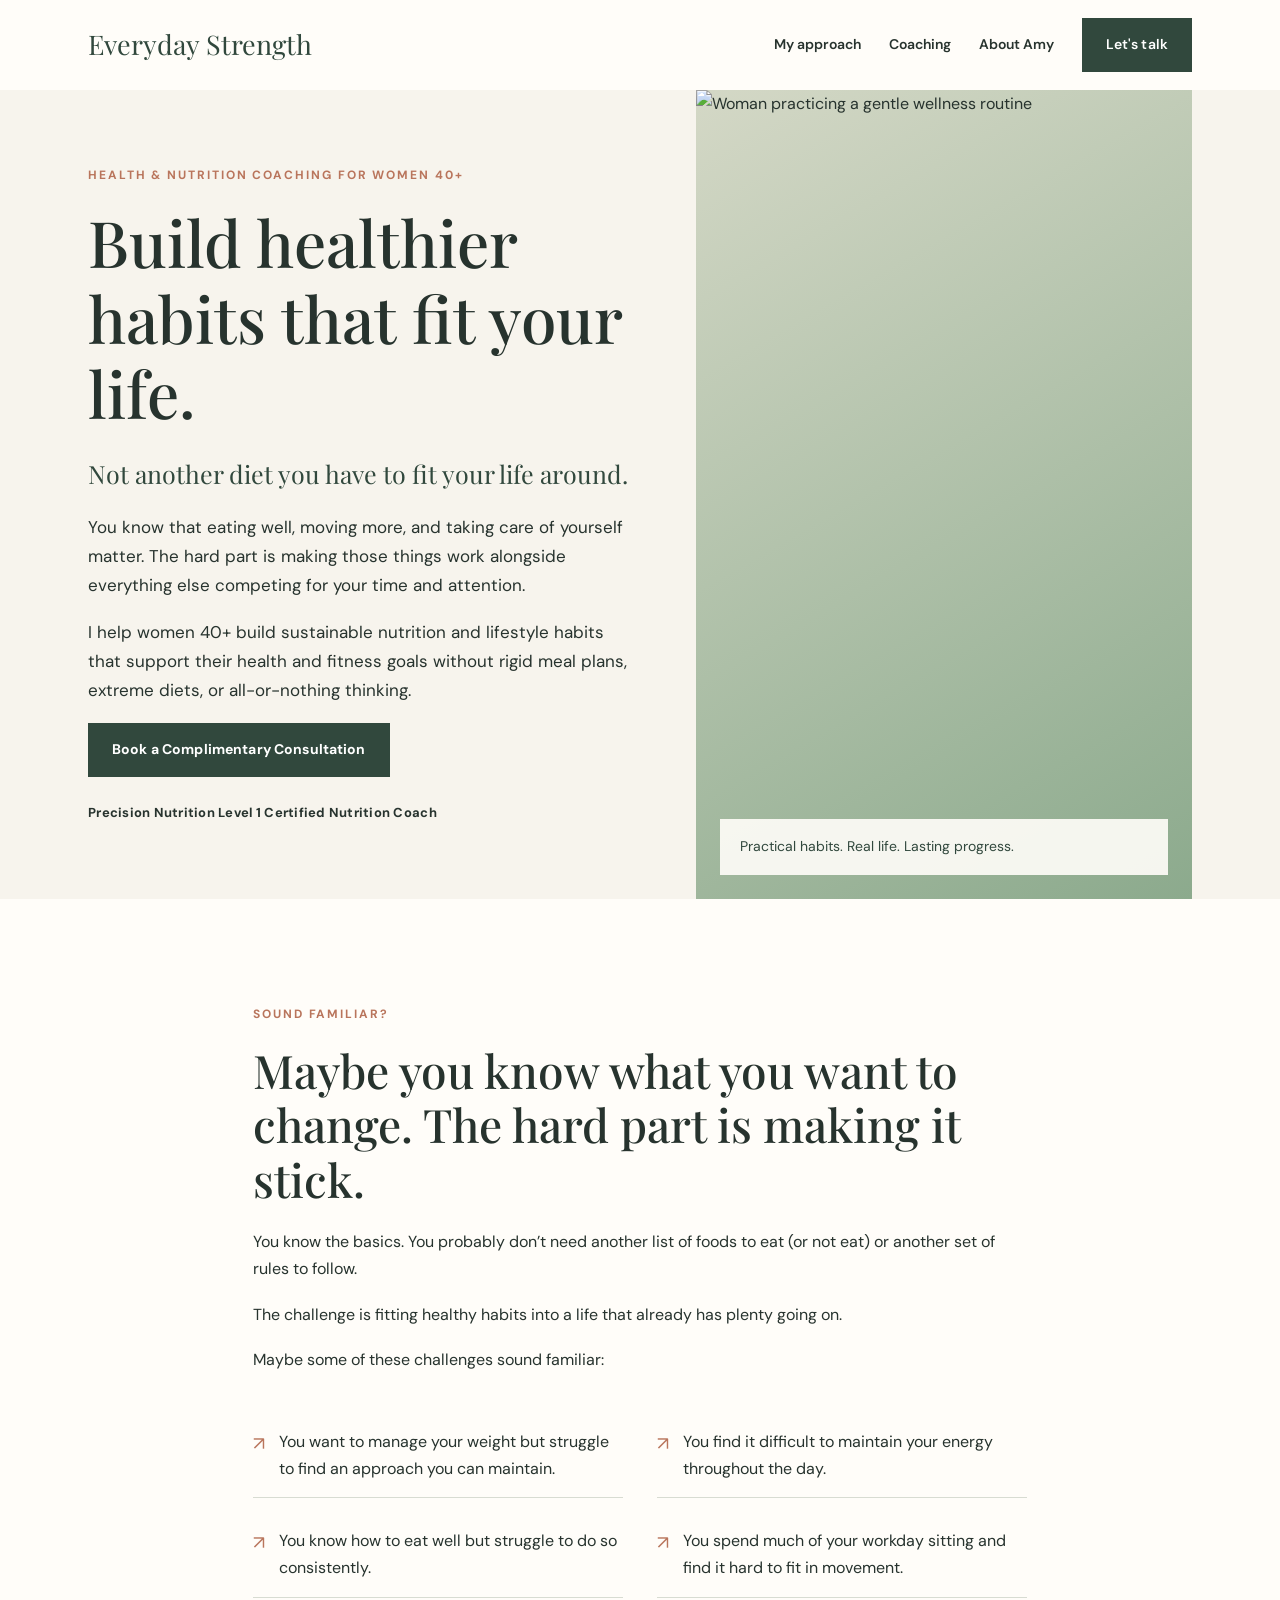
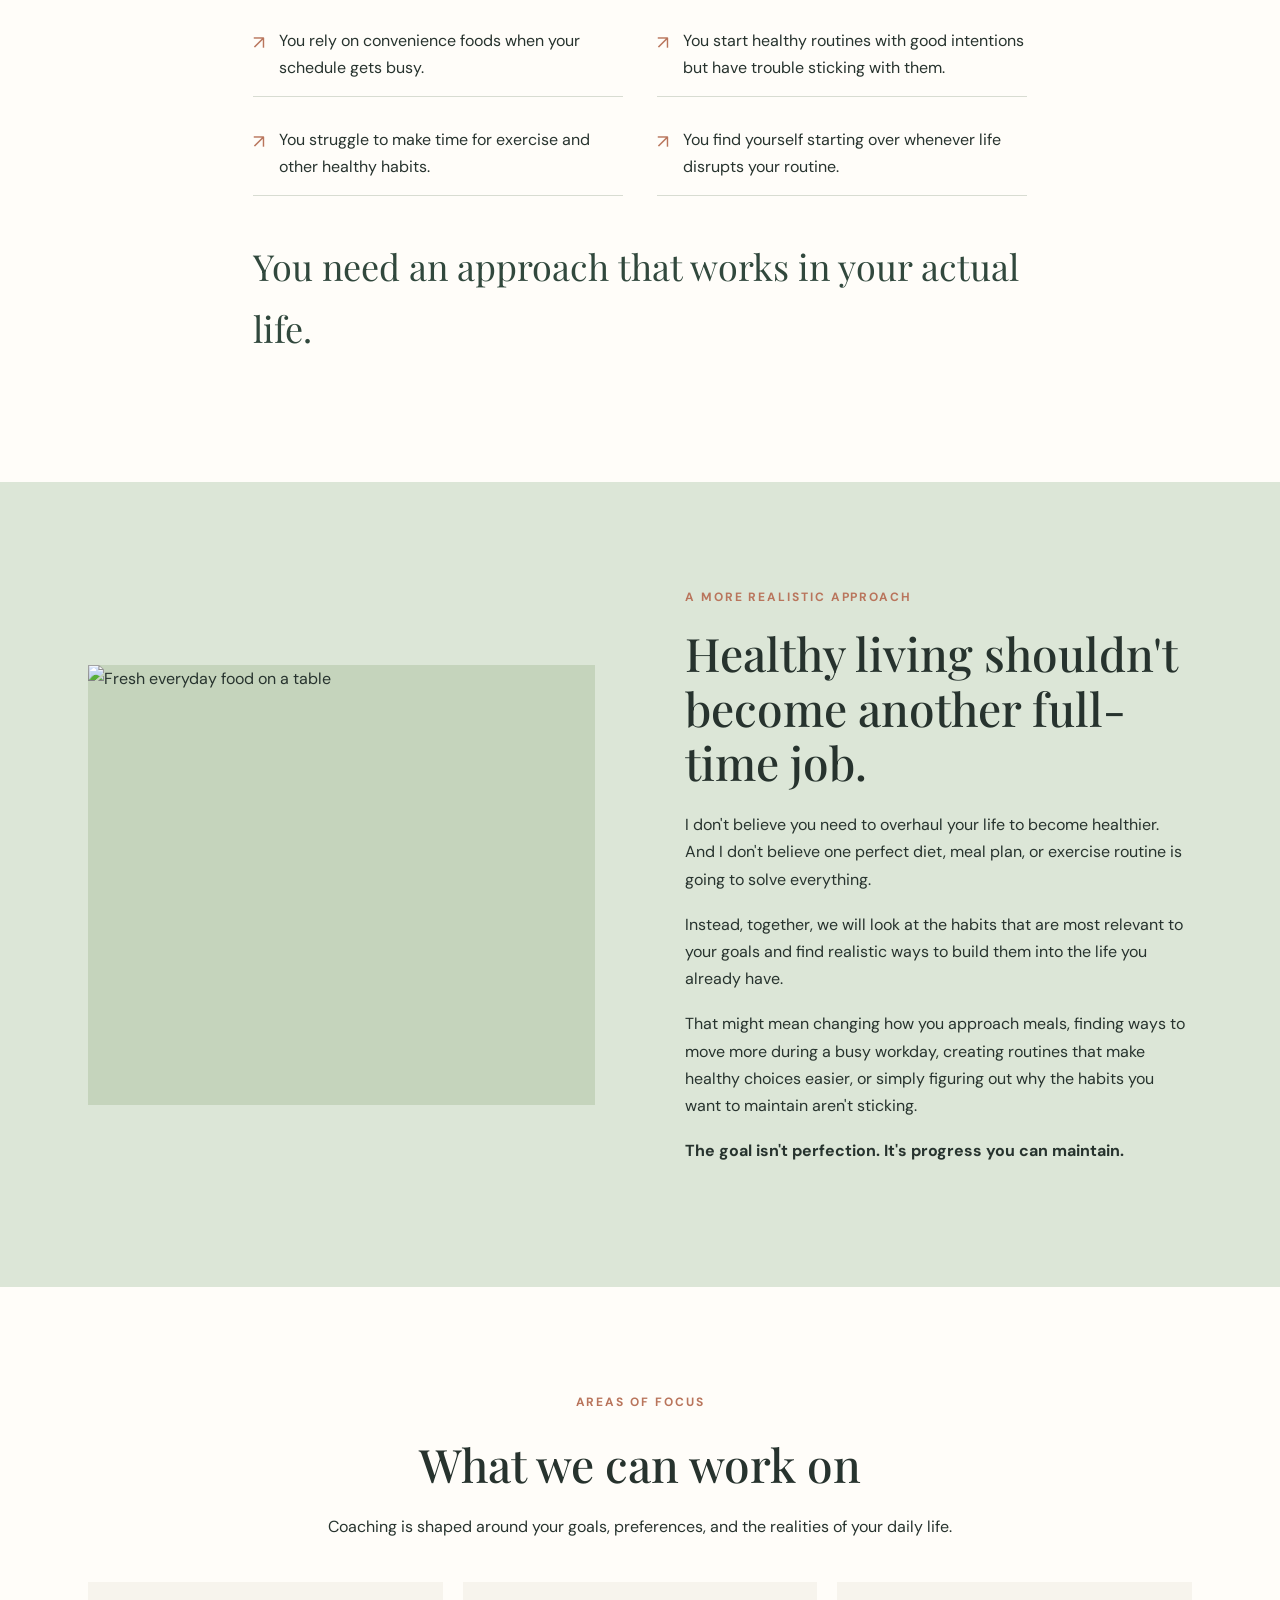
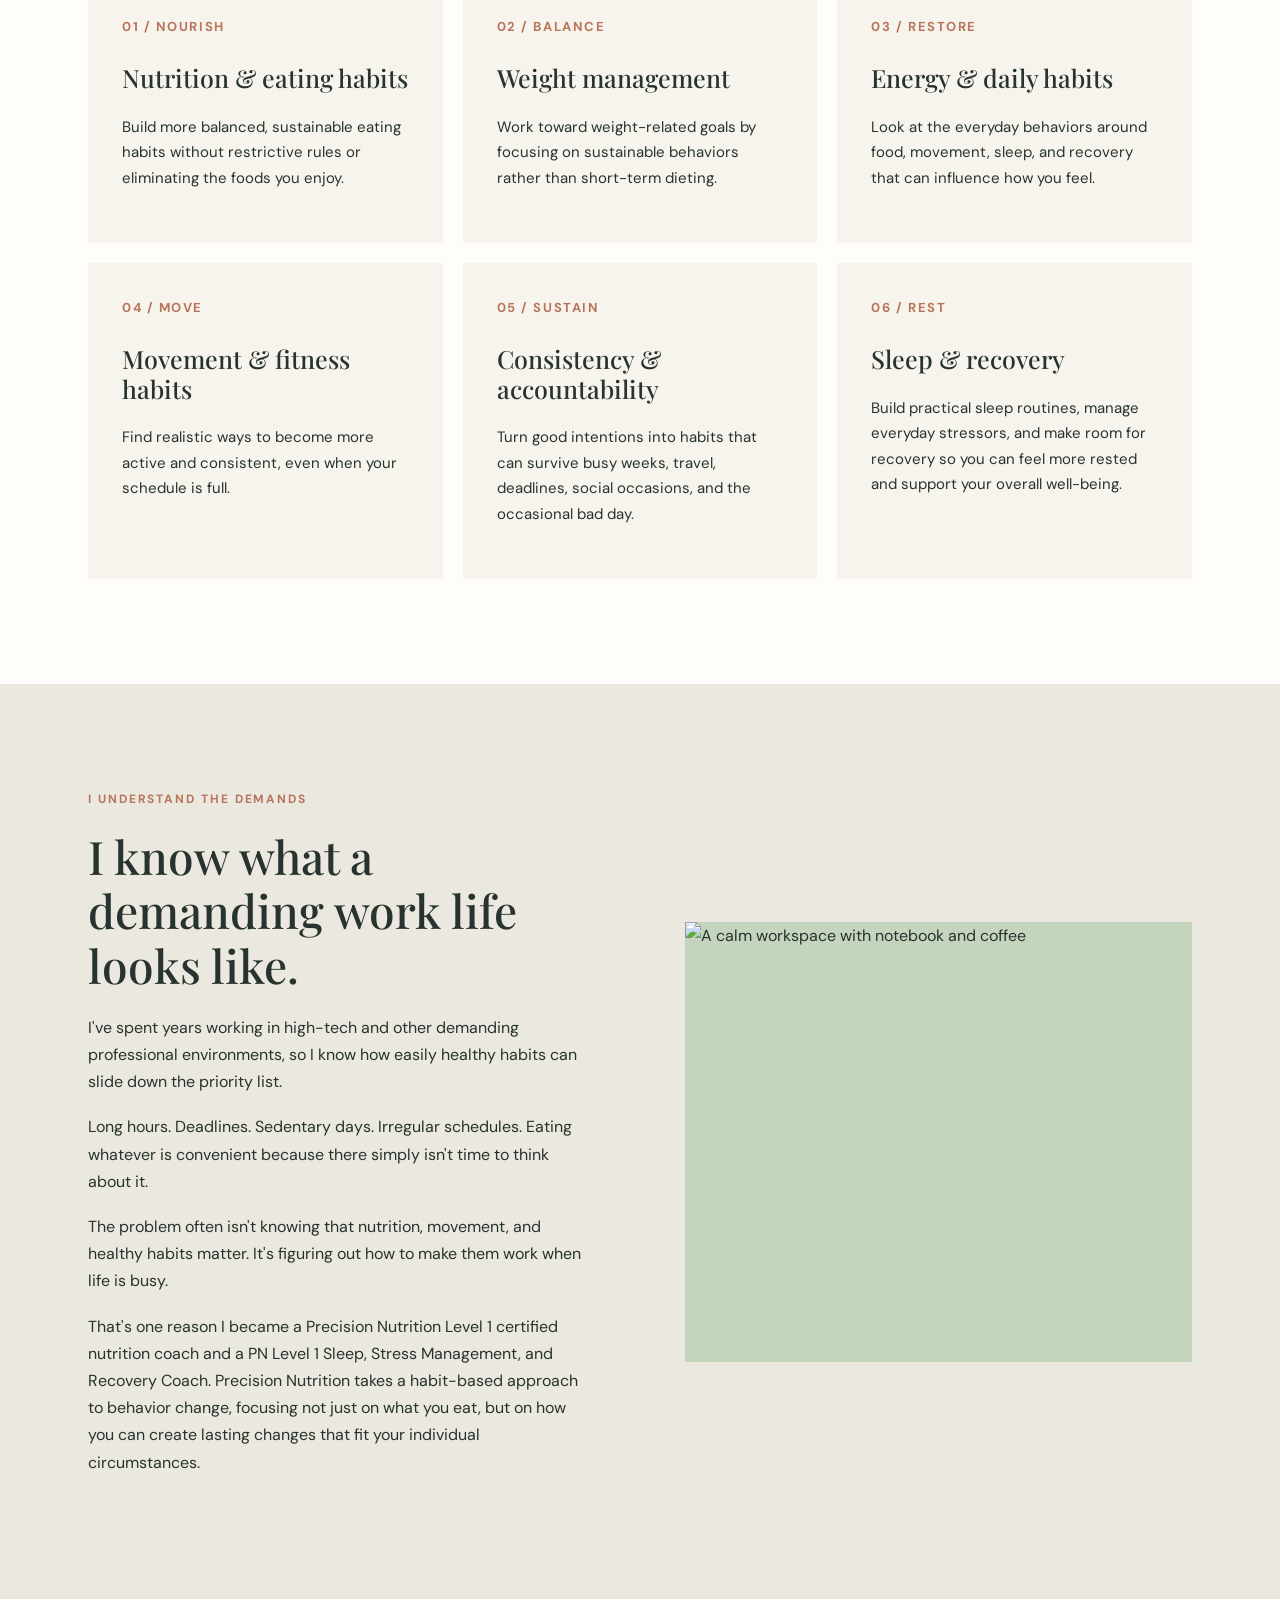
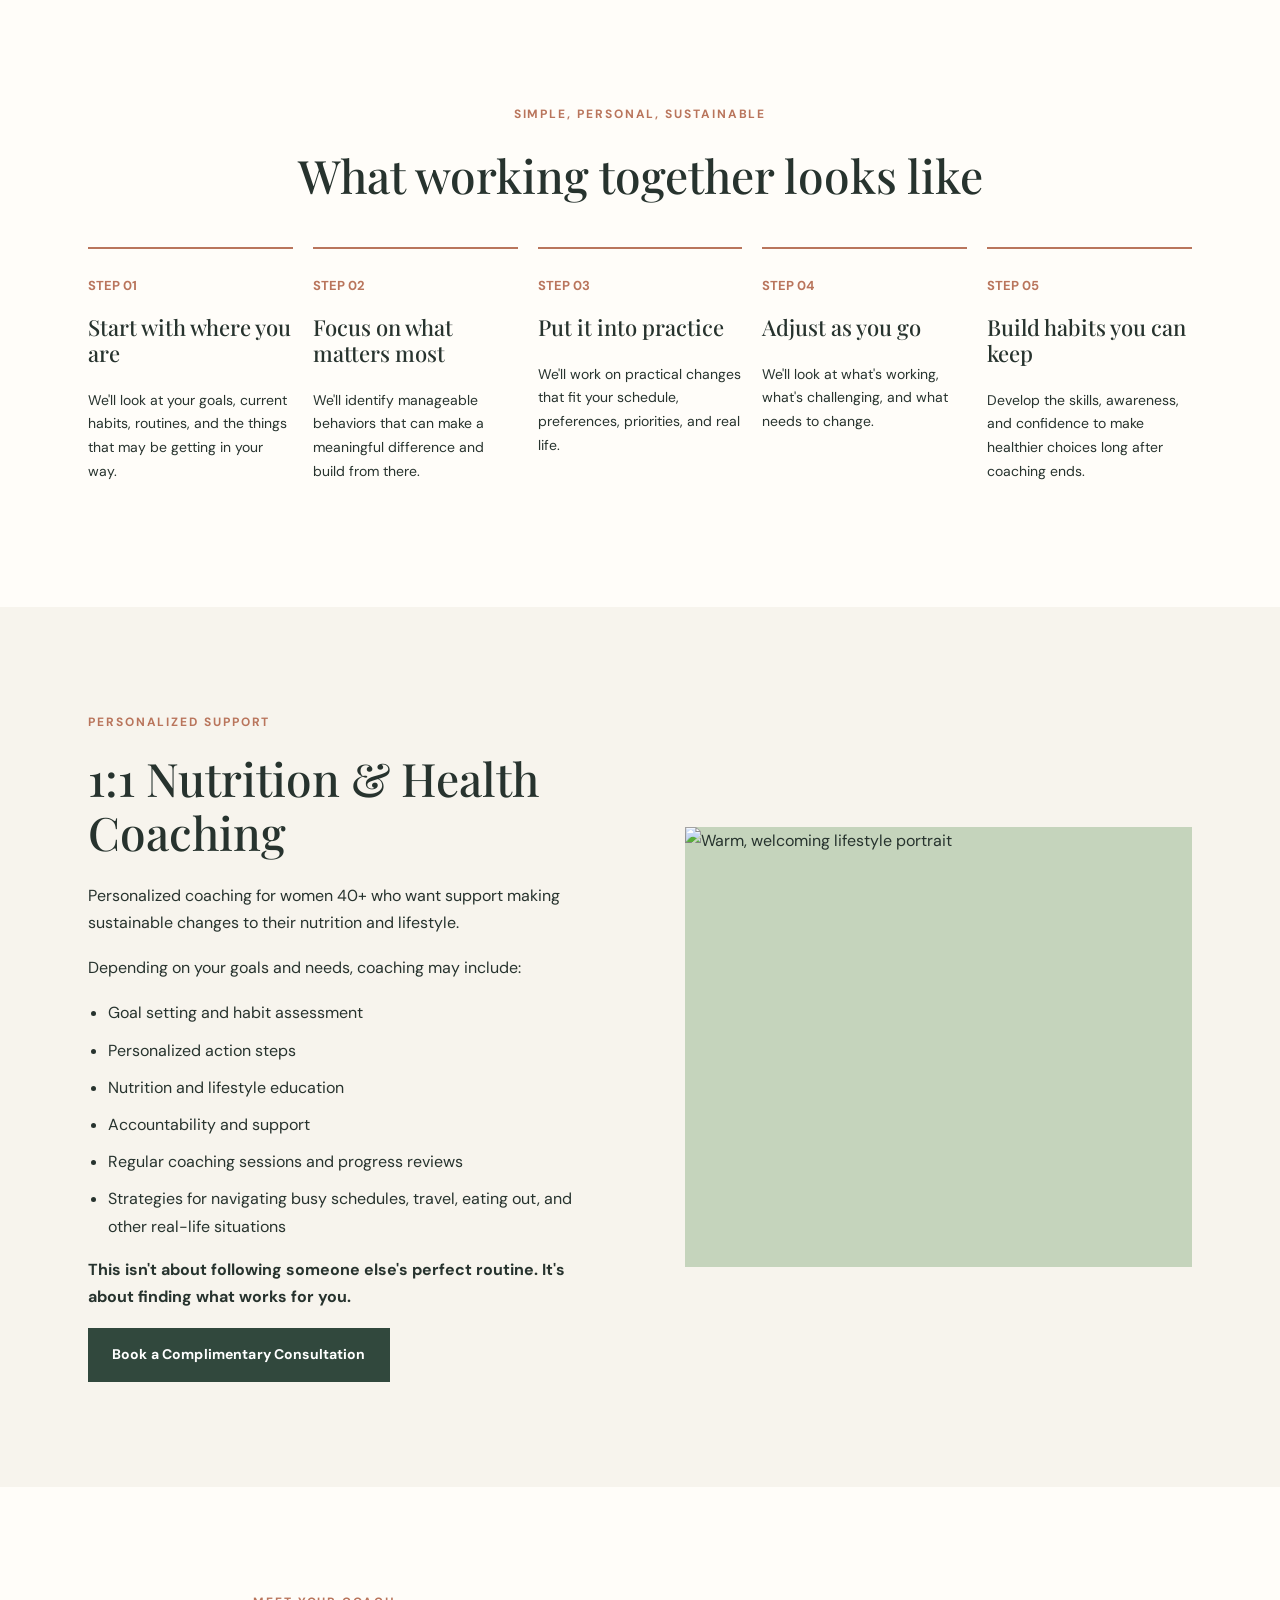
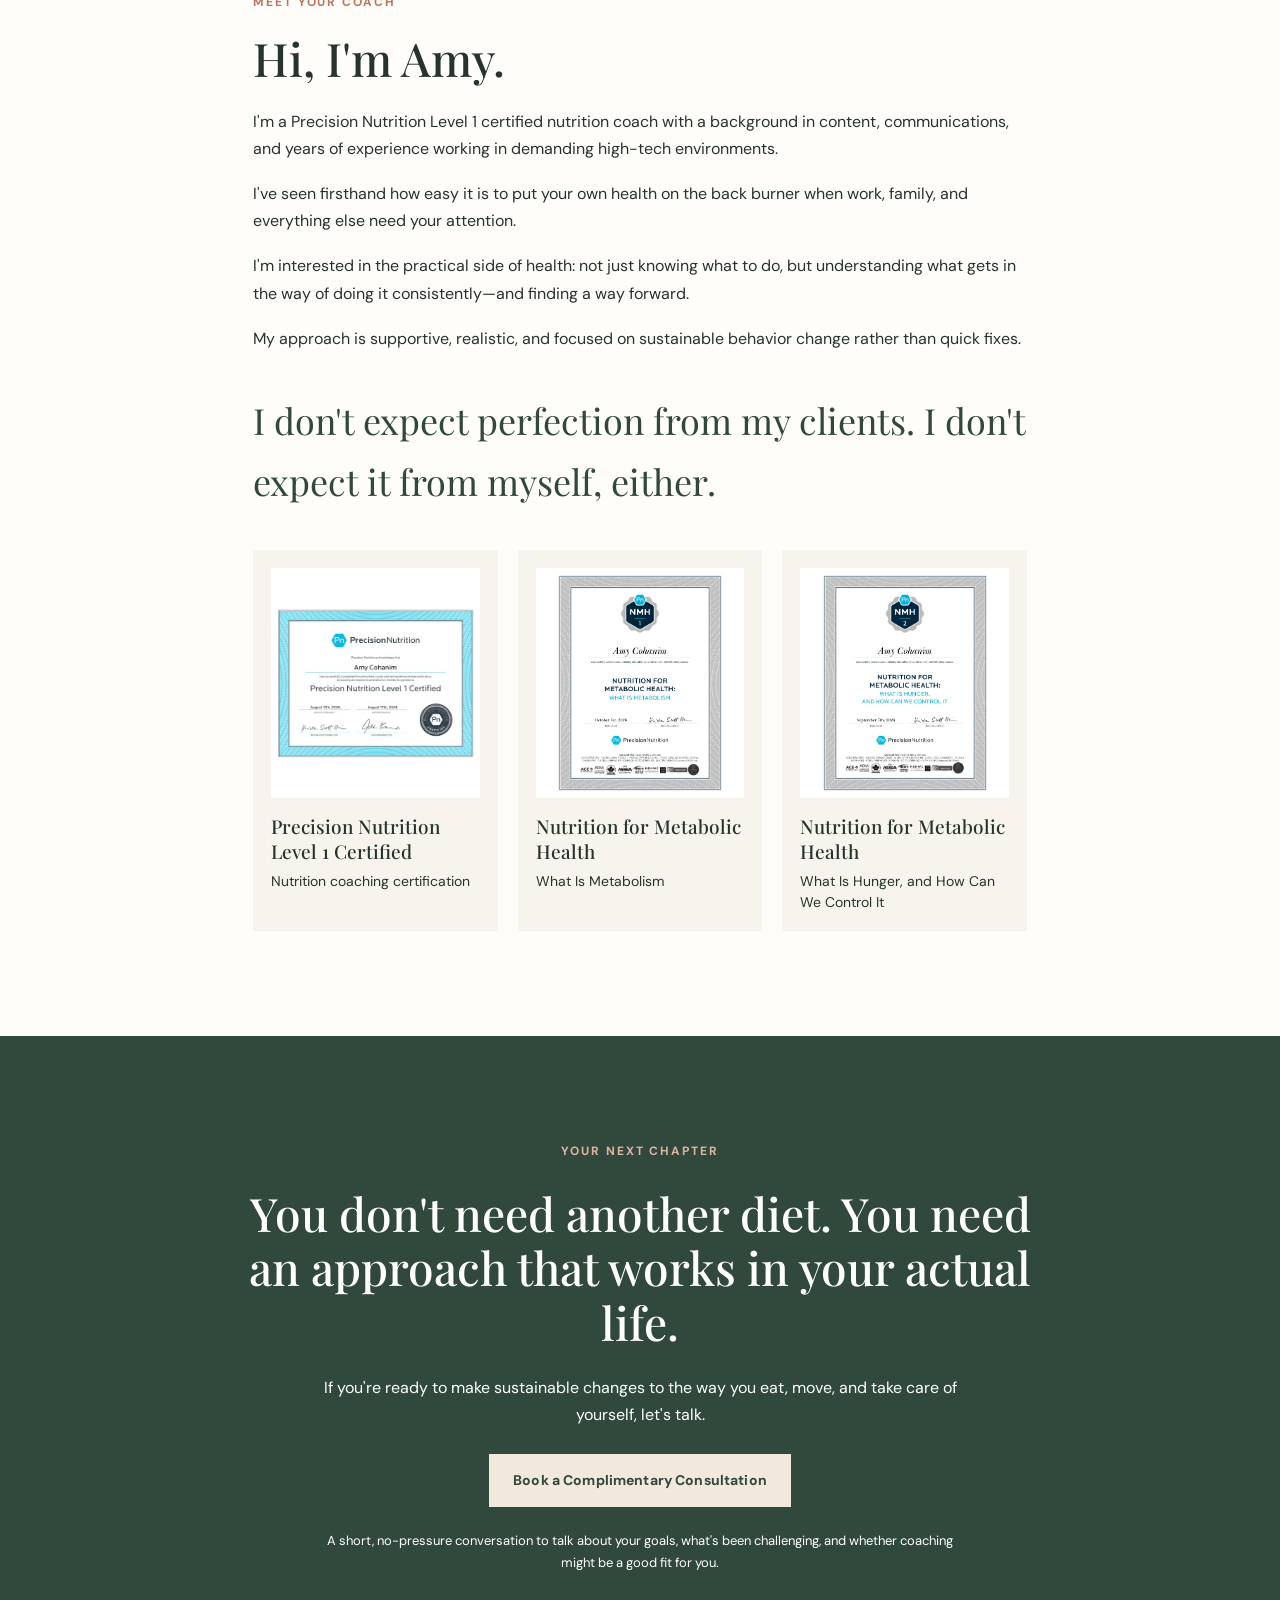
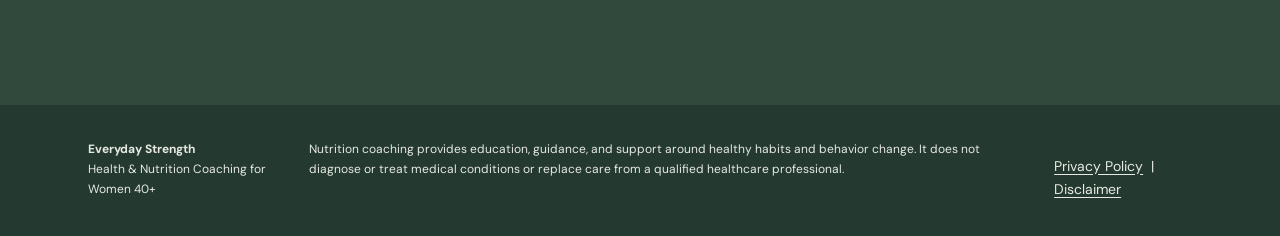
==== index.html @ bdb4c5c8 "Send all consultation buttons straight to Calendly The hero and coaching buttons linked to the #cons" ====
<!DOCTYPE html>

<html lang="en"><head><meta charset="utf-8"/><meta content="width=device-width, initial-scale=1" name="viewport"/><meta content="Everyday Strength offers practical nutrition and health coaching for women 40+. Build healthier habits that fit your life." name="description"/><title>Everyday Strength | Nutrition &amp; Health Coaching for Women 40+</title><link href="https://fonts.googleapis.com" rel="preconnect"/><link crossorigin="" href="https://fonts.gstatic.com" rel="preconnect"/><link href="https://fonts.googleapis.com/css2?family=DM+Sans:wght@400;500;600;700&amp;family=Playfair+Display:wght@400;500;600&amp;display=swap" rel="stylesheet"/><link href="styles.css" rel="stylesheet"/></head><body><header><div class="wrap nav"><a class="brand" href="#top">Everyday Strength</a><nav class="navlinks"><a href="#approach">My approach</a><a href="#coaching">Coaching</a><a href="#about">About Amy</a><a class="btn" href="#consultation">Let's talk</a></nav><a class="menu" href="#coaching">Explore ↓</a></div></header><main id="top"><section class="hero"><div class="wrap hero-grid"><div class="hero-copy"><p class="eyebrow">Health &amp; Nutrition Coaching for Women 40+</p><h1>Build healthier habits that fit your life.</h1><p style="font-family:'Playfair Display',serif;font-size:25px;color:var(--deep)">Not another diet you have to fit your life around.</p><p>You know that eating well, moving more, and taking care of yourself matter. The hard part is making those things work alongside everything else competing for your time and attention.</p><p>I help women 40+ build sustainable nutrition and lifestyle habits that support their health and fitness goals without rigid meal plans, extreme diets, or all-or-nothing thinking.</p><a class="btn" href="https://calendly.com/alcohanim/30min" rel="noopener noreferrer" target="_blank">Book a Complimentary Consultation</a><div class="cert">Precision Nutrition Level 1 Certified Nutrition Coach</div></div><div class="hero-photo"><img alt="Woman practicing a gentle wellness routine" src="https://images.unsplash.com/photo-1633707236776-1188a396f223?auto=format&amp;fit=crop&amp;w=1100&amp;q=85"/><div class="photo-note">Practical habits. Real life. Lasting progress.</div></div></div></section><section class="section"><div class="wrap intro"><p class="eyebrow">Sound familiar?</p><h2>Maybe you know what you want to change. The hard part is making it stick.</h2><p>You know the basics. You probably don’t need another list of foods to eat (or not eat) or another set of rules to follow.</p><p>The challenge is fitting healthy habits into a life that already has plenty going on.</p><p>Maybe some of these challenges sound familiar:</p><div class="checks"><div class="check">You want to manage your weight but struggle to find an approach you can maintain.</div><div class="check">You find it difficult to maintain your energy throughout the day.</div><div class="check">You know how to eat well but struggle to do so consistently.</div><div class="check">You spend much of your workday sitting and find it hard to fit in movement.</div><div class="check">You rely on convenience foods when your schedule gets busy.</div><div class="check">You start healthy routines with good intentions but have trouble sticking with them.</div><div class="check">You struggle to make time for exercise and other healthy habits.</div><div class="check">You find yourself starting over whenever life disrupts your routine.</div></div><p class="quote">You need an approach that works in your actual life.</p></div></section><section class="section tint" id="approach"><div class="wrap split"><div class="visual"><img alt="Fresh everyday food on a table" src="https://images.unsplash.com/photo-1490645935967-10de6ba17061?auto=format&amp;fit=crop&amp;w=1000&amp;q=85"/></div><div><p class="eyebrow">A more realistic approach</p><h2>Healthy living shouldn't become another full-time job.</h2><p>I don't believe you need to overhaul your life to become healthier. And I don't believe one perfect diet, meal plan, or exercise routine is going to solve everything.</p><p>Instead, together, we will look at the habits that are most relevant to your goals and find realistic ways to build them into the life you already have.</p><p>That might mean changing how you approach meals, finding ways to move more during a busy workday, creating routines that make healthy choices easier, or simply figuring out why the habits you want to maintain aren't sticking.</p><p><strong>The goal isn't perfection. It's progress you can maintain.</strong></p></div></div></section><section class="section" id="coaching"><div class="wrap"><div class="center"><p class="eyebrow">Areas of focus</p><h2>What we can work on</h2><p>Coaching is shaped around your goals, preferences, and the realities of your daily life.</p></div><div class="cards"><article class="card"><div class="number">01 / NOURISH</div><h3>Nutrition &amp; eating habits</h3><p>Build more balanced, sustainable eating habits without restrictive rules or eliminating the foods you enjoy.</p></article><article class="card"><div class="number">02 / BALANCE</div><h3>Weight management</h3><p>Work toward weight-related goals by focusing on sustainable behaviors rather than short-term dieting.</p></article><article class="card"><div class="number">03 / RESTORE</div><h3>Energy &amp; daily habits</h3><p>Look at the everyday behaviors around food, movement, sleep, and recovery that can influence how you feel.</p></article><article class="card"><div class="number">04 / MOVE</div><h3>Movement &amp; fitness habits</h3><p>Find realistic ways to become more active and consistent, even when your schedule is full.</p></article><article class="card"><div class="number">05 / SUSTAIN</div><h3>Consistency &amp; accountability</h3><p>Turn good intentions into habits that can survive busy weeks, travel, deadlines, social occasions, and the occasional bad day.</p></article><article class="card"><div class="number">06 / REST</div><h3>Sleep &amp; recovery</h3><p>Build practical sleep routines, manage everyday stressors, and make room for recovery so you can feel more rested and support your overall well-being.</p></article></div></div></section><section class="section about"><div class="wrap split"><div><p class="eyebrow">I understand the demands</p><h2>I know what a demanding work life looks like.</h2><p>I've spent years working in high-tech and other demanding professional environments, so I know how easily healthy habits can slide down the priority list.</p><p>Long hours. Deadlines. Sedentary days. Irregular schedules. Eating whatever is convenient because there simply isn't time to think about it.</p><p>The problem often isn't knowing that nutrition, movement, and healthy habits matter. It's figuring out how to make them work when life is busy.</p><p>That's one reason I became a Precision Nutrition Level 1 certified nutrition coach and a PN Level 1 Sleep, Stress Management, and Recovery Coach. Precision Nutrition takes a habit-based approach to behavior change, focusing not just on what you eat, but on how you can create lasting changes that fit your individual circumstances.</p></div><div class="visual"><img alt="A calm workspace with notebook and coffee" src="https://images.unsplash.com/photo-1499209974431-9dddcece7f88?auto=format&amp;fit=crop&amp;w=1000&amp;q=85"/></div></div></section><section class="section"><div class="wrap"><div class="center"><p class="eyebrow">Simple, personal, sustainable</p><h2>What working together looks like</h2></div><div class="steps"><div class="step"><span>STEP 01</span><h3>Start with where you are</h3><p>We'll look at your goals, current habits, routines, and the things that may be getting in your way.</p></div><div class="step"><span>STEP 02</span><h3>Focus on what matters most</h3><p>We'll identify manageable behaviors that can make a meaningful difference and build from there.</p></div><div class="step"><span>STEP 03</span><h3>Put it into practice</h3><p>We'll work on practical changes that fit your schedule, preferences, priorities, and real life.</p></div><div class="step"><span>STEP 04</span><h3>Adjust as you go</h3><p>We'll look at what's working, what's challenging, and what needs to change.</p></div><div class="step"><span>STEP 05</span><h3>Build habits you can keep</h3><p>Develop the skills, awareness, and confidence to make healthier choices long after coaching ends.</p></div></div></div></section><section class="section feature"><div class="wrap split"><div><p class="eyebrow">Personalized support</p><h2>1:1 Nutrition &amp; Health Coaching</h2><p>Personalized coaching for women 40+ who want support making sustainable changes to their nutrition and lifestyle.</p><p>Depending on your goals and needs, coaching may include:</p><ul class="bullets"><li>Goal setting and habit assessment</li><li>Personalized action steps</li><li>Nutrition and lifestyle education</li><li>Accountability and support</li><li>Regular coaching sessions and progress reviews</li><li>Strategies for navigating busy schedules, travel, eating out, and other real-life situations</li></ul><p><strong>This isn't about following someone else's perfect routine. It's about finding what works for you.</strong></p><a class="btn" href="https://calendly.com/alcohanim/30min" rel="noopener noreferrer" target="_blank">Book a Complimentary Consultation</a></div><div class="visual"><img alt="Warm, welcoming lifestyle portrait" src="https://images.unsplash.com/photo-1517841905240-472988babdf9?auto=format&amp;fit=crop&amp;w=1000&amp;q=85"/></div></div></section><section class="section" id="about"><div class="wrap intro"><p class="eyebrow">Meet your coach</p><h2>Hi, I'm Amy.</h2><p>I'm a Precision Nutrition Level 1 certified nutrition coach with a background in content, communications, and years of experience working in demanding high-tech environments.</p><p>I've seen firsthand how easy it is to put your own health on the back burner when work, family, and everything else need your attention.</p><p>I'm interested in the practical side of health: not just knowing what to do, but understanding what gets in the way of doing it consistently—and finding a way forward.</p><p>My approach is supportive, realistic, and focused on sustainable behavior change rather than quick fixes.</p><p class="quote">I don't expect perfection from my clients. I don't expect it from myself, either.</p><div class="credential-gallery"><div class="credential-card"><a aria-label="Enlarge Precision Nutrition Level 1 Certified — Nutrition coaching certification" class="credential-image" href="#certificate-full"><img alt="Precision Nutrition Level 1 Certified — Nutrition coaching certification" draggable="false" loading="lazy" src="images/certificates/pn-level-1.jpg"/></a><h3>Precision Nutrition Level 1 Certified</h3><p>Nutrition coaching certification</p></div><div class="credential-card"><a aria-label="Enlarge Nutrition for Metabolic Health — What Is Metabolism" class="credential-image" href="#certificate-nmh1"><img alt="Nutrition for Metabolic Health — What Is Metabolism" draggable="false" loading="lazy" src="images/certificates/metabolic-health-metabolism.jpg"/></a><h3>Nutrition for Metabolic Health</h3><p>What Is Metabolism</p></div><div class="credential-card"><a aria-label="Enlarge Nutrition for Metabolic Health — What Is Hunger, and How Can We Control It" class="credential-image" href="#certificate-nmh2"><img alt="Nutrition for Metabolic Health — What Is Hunger, and How Can We Control It" draggable="false" loading="lazy" src="images/certificates/metabolic-health-hunger.jpg"/></a><h3>Nutrition for Metabolic Health</h3><p>What Is Hunger, and How Can We Control It</p></div></div></div></section><section class="section final" id="consultation"><div class="wrap"><p class="eyebrow">Your next chapter</p><h2>You don't need another diet. You need an approach that works in your actual life.</h2><p>If you're ready to make sustainable changes to the way you eat, move, and take care of yourself, let's talk.</p><a class="btn" href="https://calendly.com/alcohanim/30min" rel="noopener noreferrer" target="_blank">Book a Complimentary Consultation</a><p style="font-size:13px;margin-top:23px">A short, no-pressure conversation to talk about your goals, what's been challenging, and whether coaching might be a good fit for you.</p></div></section></main><footer><div class="wrap"><div><strong>Everyday Strength</strong><p>Health &amp; Nutrition Coaching for Women 40+</p></div><p>Nutrition coaching provides education, guidance, and support around healthy habits and behavior change. It does not diagnose or treat medical conditions or replace care from a qualified healthcare professional.</p><p class="privacy-footer"><a href="privacy.html">Privacy Policy</a> &nbsp;|&nbsp; <a href="disclaimer.html">Disclaimer</a></p></div></footer><div aria-label="Precision Nutrition Level 1 certificate" aria-modal="true" class="cert-lightbox" id="certificate-full" role="dialog"><a aria-label="Close certificate" class="cert-close" href="#about">Close ×</a><img alt="Full-size Precision Nutrition Level 1 certificate awarded to Amy Cohanim" src="images/certificates/pn-level-1.jpg"/></div><div aria-label="Nutrition for Metabolic Health — What Is Metabolism" aria-modal="true" class="cert-lightbox" id="certificate-nmh1" role="dialog"><a aria-label="Close certificate" class="cert-close" href="#about">Close ×</a><img alt="Nutrition for Metabolic Health — What Is Metabolism" draggable="false" src="images/certificates/metabolic-health-metabolism.jpg"/></div><div aria-label="Nutrition for Metabolic Health — What Is Hunger, and How Can We Control It" aria-modal="true" class="cert-lightbox" id="certificate-nmh2" role="dialog"><a aria-label="Close certificate" class="cert-close" href="#about">Close ×</a><img alt="Nutrition for Metabolic Health — What Is Hunger, and How Can We Control It" draggable="false" src="images/certificates/metabolic-health-hunger.jpg"/></div></body></html>
---- styles.css ----
:root{--cream:#f7f4ed;--paper:#fffdf9;--sage:#dce6d7;--deep:#31483d;--ink:#27332e;--clay:#b9755c;--line:#d8dcd2}*{box-sizing:border-box}html{scroll-behavior:smooth}body{margin:0;background:var(--paper);color:var(--ink);font:16px/1.7 'DM Sans',sans-serif}h1,h2,h3{font-family:'Playfair Display',serif;font-weight:500;line-height:1.18;margin:0 0 22px}h1{font-size:clamp(42px,5vw,76px)}h2{font-size:clamp(32px,3.6vw,53px)}h3{font-size:25px}p{margin:0 0 18px}a{color:inherit}.wrap{max-width:1160px;margin:auto;padding:0 28px}.nav{display:flex;align-items:center;justify-content:space-between;gap:24px;min-height:90px}.brand{font-family:'Playfair Display',serif;font-size:27px;text-decoration:none;color:var(--deep)}.navlinks{display:flex;gap:28px;align-items:center}.navlinks a{text-decoration:none;font-size:14px;font-weight:600}.btn{display:inline-block;background:var(--deep);color:white;border:1px solid var(--deep);padding:14px 23px;text-decoration:none;font-size:14px;font-weight:700;letter-spacing:.01em;transition:.2s}.btn:hover{background:var(--clay);border-color:var(--clay)}.btn.outline{background:transparent;color:var(--deep)}.btn.outline:hover{background:var(--sage)}.eyebrow{color:var(--clay);text-transform:uppercase;letter-spacing:.16em;font-size:12px;font-weight:700;margin-bottom:19px}.hero{background:var(--cream)}.hero-grid{display:grid;grid-template-columns:1.05fr .95fr;min-height:630px;align-items:center;gap:60px}.hero-copy{padding:75px 0}.hero-copy>p:not(.eyebrow){max-width:580px;font-size:17px}.hero-photo{height:100%;min-height:570px;background:linear-gradient(150deg,#d4d8c6,#8caa8d);position:relative;overflow:hidden}.hero-photo img{width:100%;height:100%;object-fit:cover;display:block}.photo-note{position:absolute;bottom:24px;left:24px;right:24px;background:#fffdf9e8;padding:16px 20px;font-size:14px;color:var(--deep)}.cert{margin-top:25px;font-size:13px;font-weight:700;letter-spacing:.02em}.section{padding:105px 0}.center{text-align:center}.center>p{max-width:720px;margin:0 auto 24px}.intro{max-width:830px;margin:auto}.intro h2{max-width:760px}.checks{display:grid;grid-template-columns:1fr 1fr;gap:14px 34px;margin:40px 0}.check{padding:15px 0;border-bottom:1px solid var(--line);display:flex;gap:14px}.check:before{content:'↗';color:var(--clay);font-size:19px}.quote{font-family:'Playfair Display',serif;font-size:clamp(24px,3vw,36px);color:var(--deep);margin-top:38px}.tint{background:var(--sage)}.split{display:grid;grid-template-columns:1fr 1fr;gap:90px;align-items:center}.visual{min-height:440px;background:#c5d4bc;overflow:hidden}.visual img{width:100%;height:100%;object-fit:cover;display:block}.cards{display:grid;grid-template-columns:repeat(3,1fr);gap:20px;margin-top:42px}.card{padding:34px;background:var(--cream);min-height:240px}.card .number{color:var(--clay);font-size:13px;font-weight:700;letter-spacing:.12em;margin-bottom:25px}.card p{font-size:15px}.steps{display:grid;grid-template-columns:repeat(5,1fr);gap:20px;margin-top:45px}.step{border-top:2px solid var(--clay);padding-top:22px}.step span{font-size:13px;color:var(--clay);font-weight:700}.step h3{font-size:22px;margin-top:16px}.step p{font-size:14px}.bullets{padding-left:20px}.bullets li{margin:10px 0}.feature{background:var(--cream)}.feature-panel{padding:60px;background:var(--paper)}.about{background:#eae8df}.final{background:var(--deep);color:#fff;text-align:center}.final .eyebrow{color:#e1b4a3}.final h2{max-width:800px;margin:0 auto 25px}.final p{max-width:660px;margin:0 auto 25px}.final .btn{background:#f2e8dc;color:var(--deep);border-color:#f2e8dc}footer{background:#24392f;color:#e6eae3;padding:34px 0;font-size:12px}footer .wrap{display:flex;justify-content:space-between;gap:25px}footer p{max-width:720px;margin:0}.certificate-panel{margin-top:38px;padding:28px;background:var(--cream);display:grid;grid-template-columns:minmax(180px,290px) 1fr;gap:28px;align-items:center}.certificate-panel img{width:100%;height:auto;display:block;border:1px solid var(--line)}.certificate-panel h3{margin-bottom:12px}.certificate-panel p{font-size:15px}.certificate-panel a{font-weight:700;color:var(--deep)}.menu{display:none}@media(max-width:900px){.hero-grid,.split{grid-template-columns:1fr;gap:30px}.hero-grid{padding-bottom:30px}.hero-copy{padding:65px 0 10px}.hero-photo{min-height:390px;max-height:550px}.cards{grid-template-columns:repeat(2,1fr)}.steps{grid-template-columns:repeat(2,1fr)}.section{padding:75px 0}.navlinks{gap:15px}.navlinks a{font-size:12px}}@media(max-width:620px){.wrap{padding:0 20px}.nav{min-height:75px}.navlinks{display:none}.menu{display:block;text-decoration:none;font-size:14px;font-weight:700}.hero-photo{min-height:330px}.checks,.cards,.steps{grid-template-columns:1fr}.section{padding:65px 0}.feature-panel{padding:30px}.certificate-panel{grid-template-columns:1fr;padding:20px}.certificate-panel img{max-width:350px}footer .wrap{display:block}footer p{margin-bottom:15px}}.privacy-footer{margin-top:16px;font-size:14px}.privacy-footer a{text-underline-offset:3px}
.credential-gallery{display:grid;grid-template-columns:repeat(3,minmax(0,1fr));gap:20px;margin-top:38px}.credential-card{background:var(--cream);padding:18px;min-width:0}.credential-image{display:block;overflow:hidden;background:#fff;cursor:zoom-in}.credential-image img{display:block;width:100%;height:230px;object-fit:contain;user-select:none;-webkit-user-drag:none}.credential-card h3{font-size:19px;line-height:1.3;margin:16px 0 7px}.credential-card p{font-size:14px;line-height:1.5;margin:0}.cert-lightbox img{user-select:none;-webkit-user-drag:none}@media(max-width:800px){.credential-gallery{grid-template-columns:repeat(2,minmax(0,1fr))}}@media(max-width:580px){.credential-gallery{grid-template-columns:1fr}.credential-image img{height:auto;max-height:360px}}@media print{.credential-gallery,.cert-lightbox{display:none!important}}
.cert-lightbox{display:none;position:fixed;inset:0;background:rgba(20,30,25,.94);z-index:1000;padding:65px 20px 30px;overflow:auto;text-align:center}.cert-lightbox:target{display:block}.cert-lightbox img{display:block;width:min(100%,1050px);height:auto;margin:auto;box-shadow:0 12px 50px #0005}.cert-close{position:fixed;top:14px;right:25px;color:white;font-weight:700;text-decoration:none;background:#31483d;padding:8px 16px}
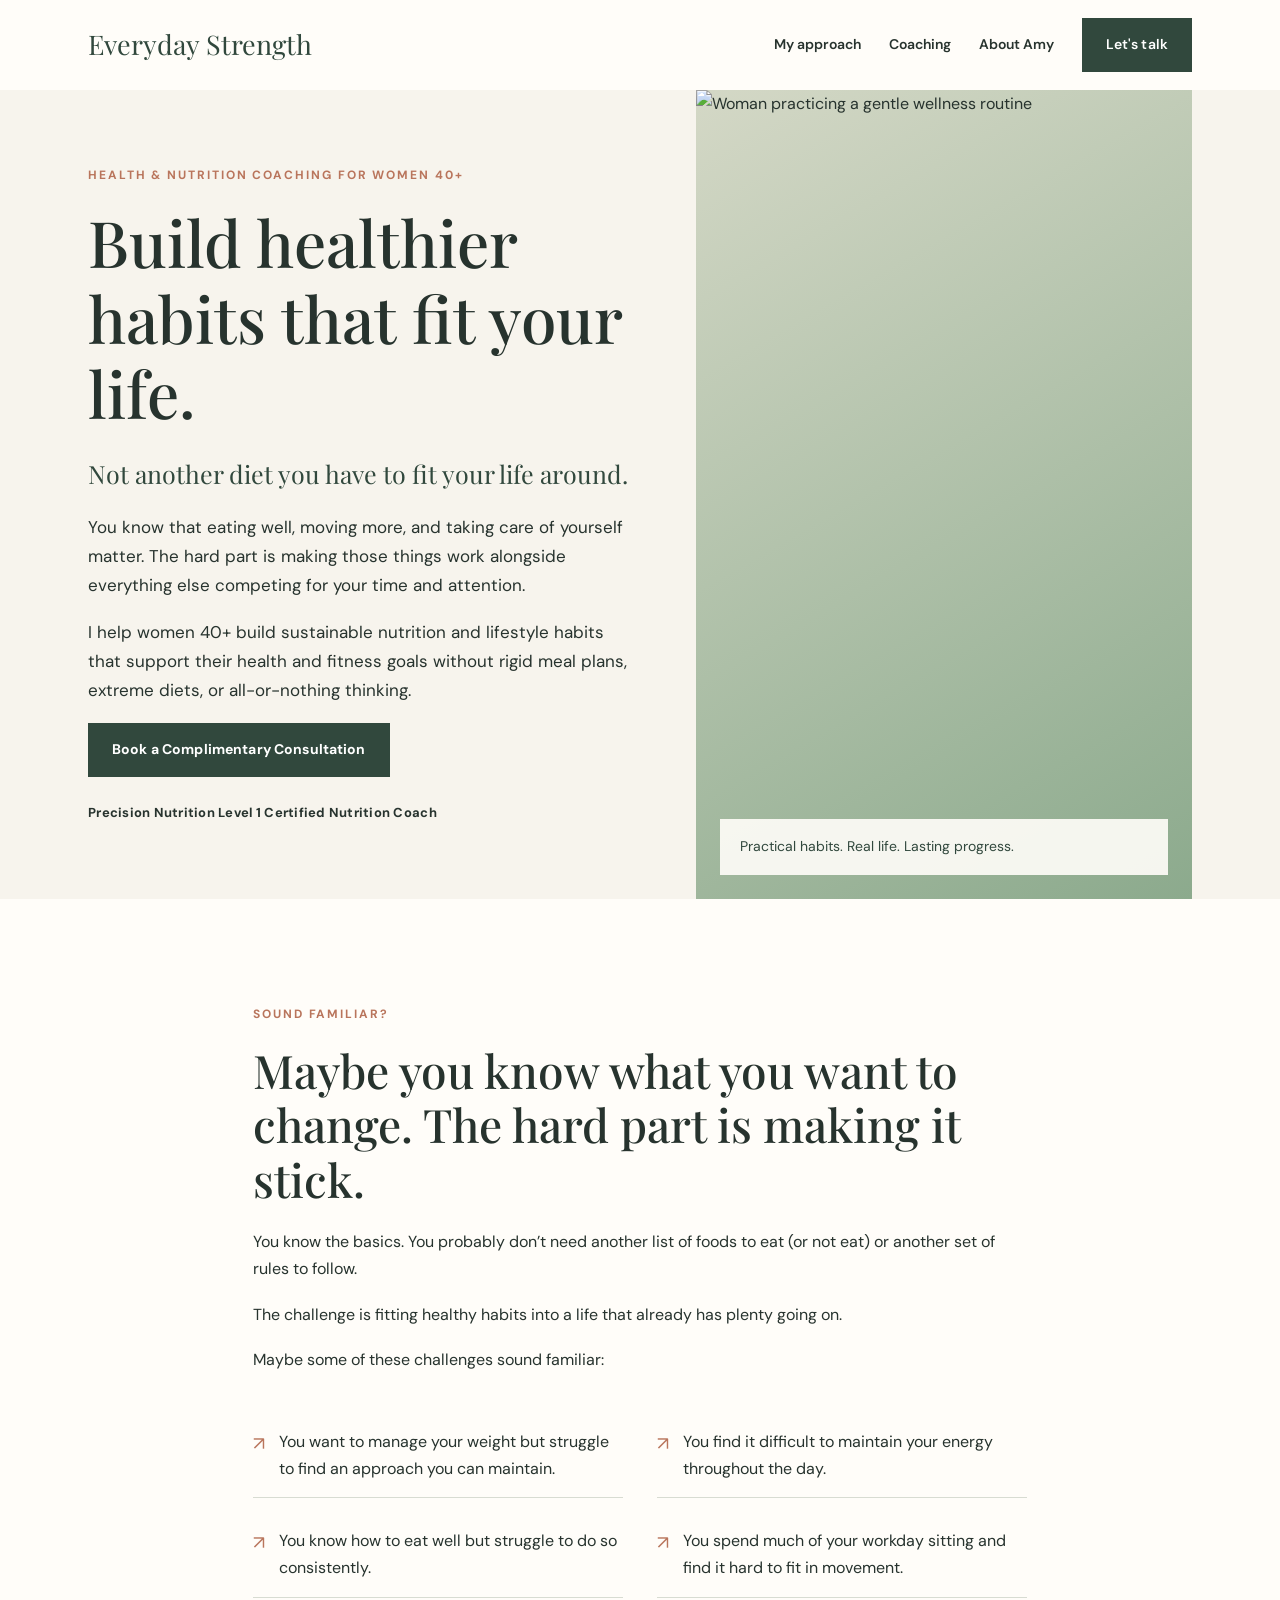
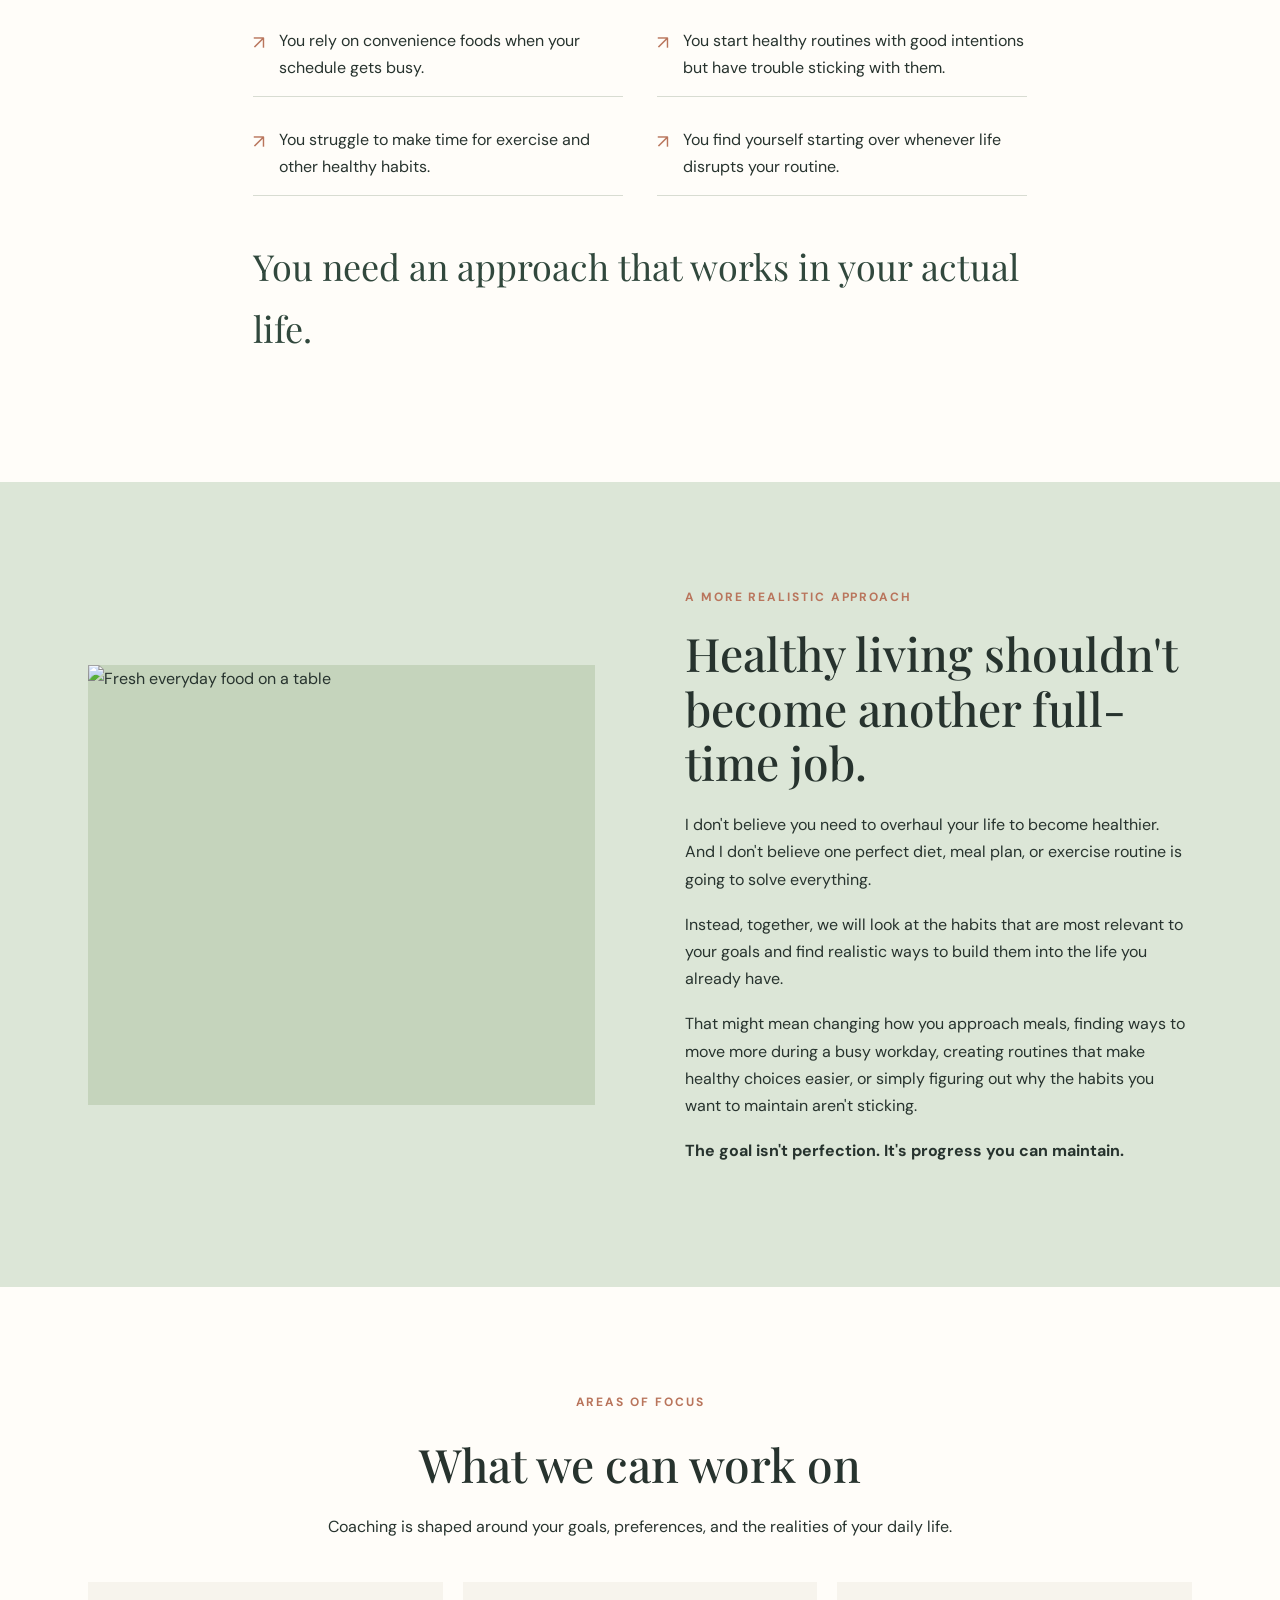
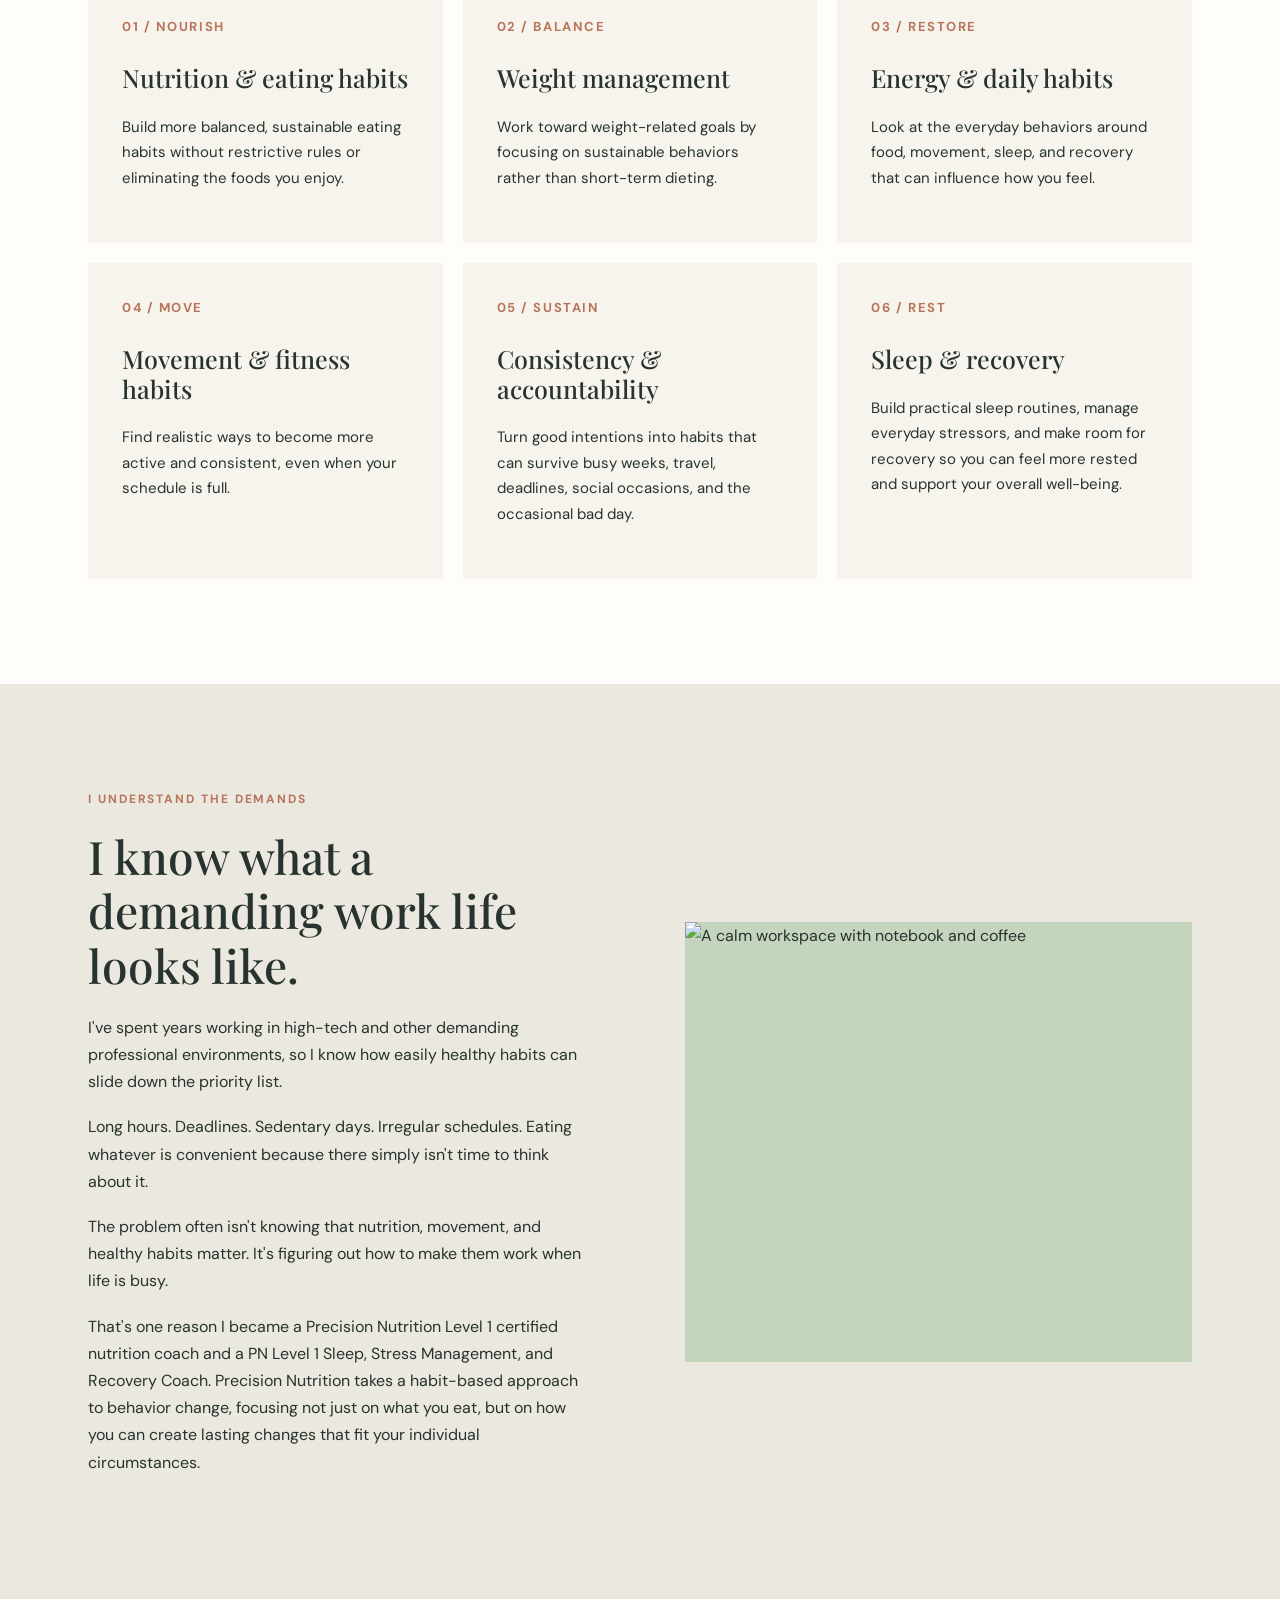
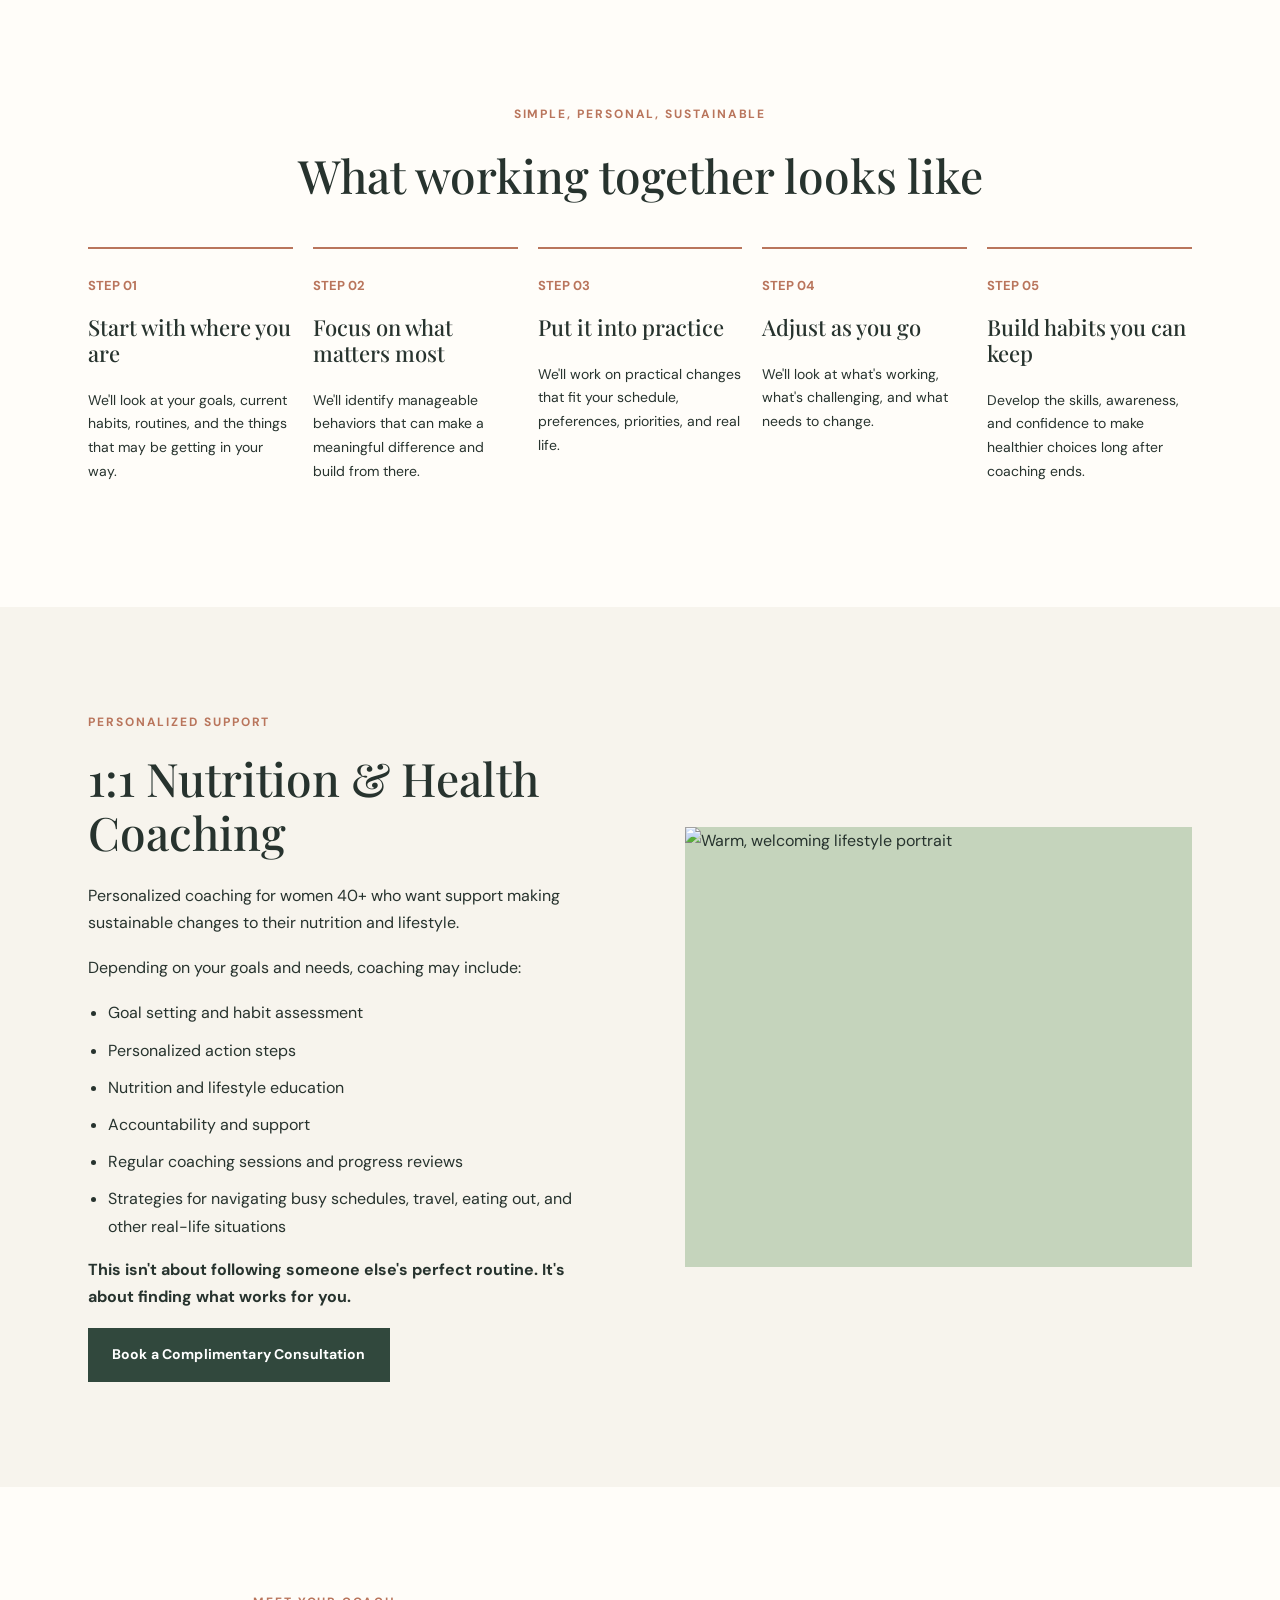
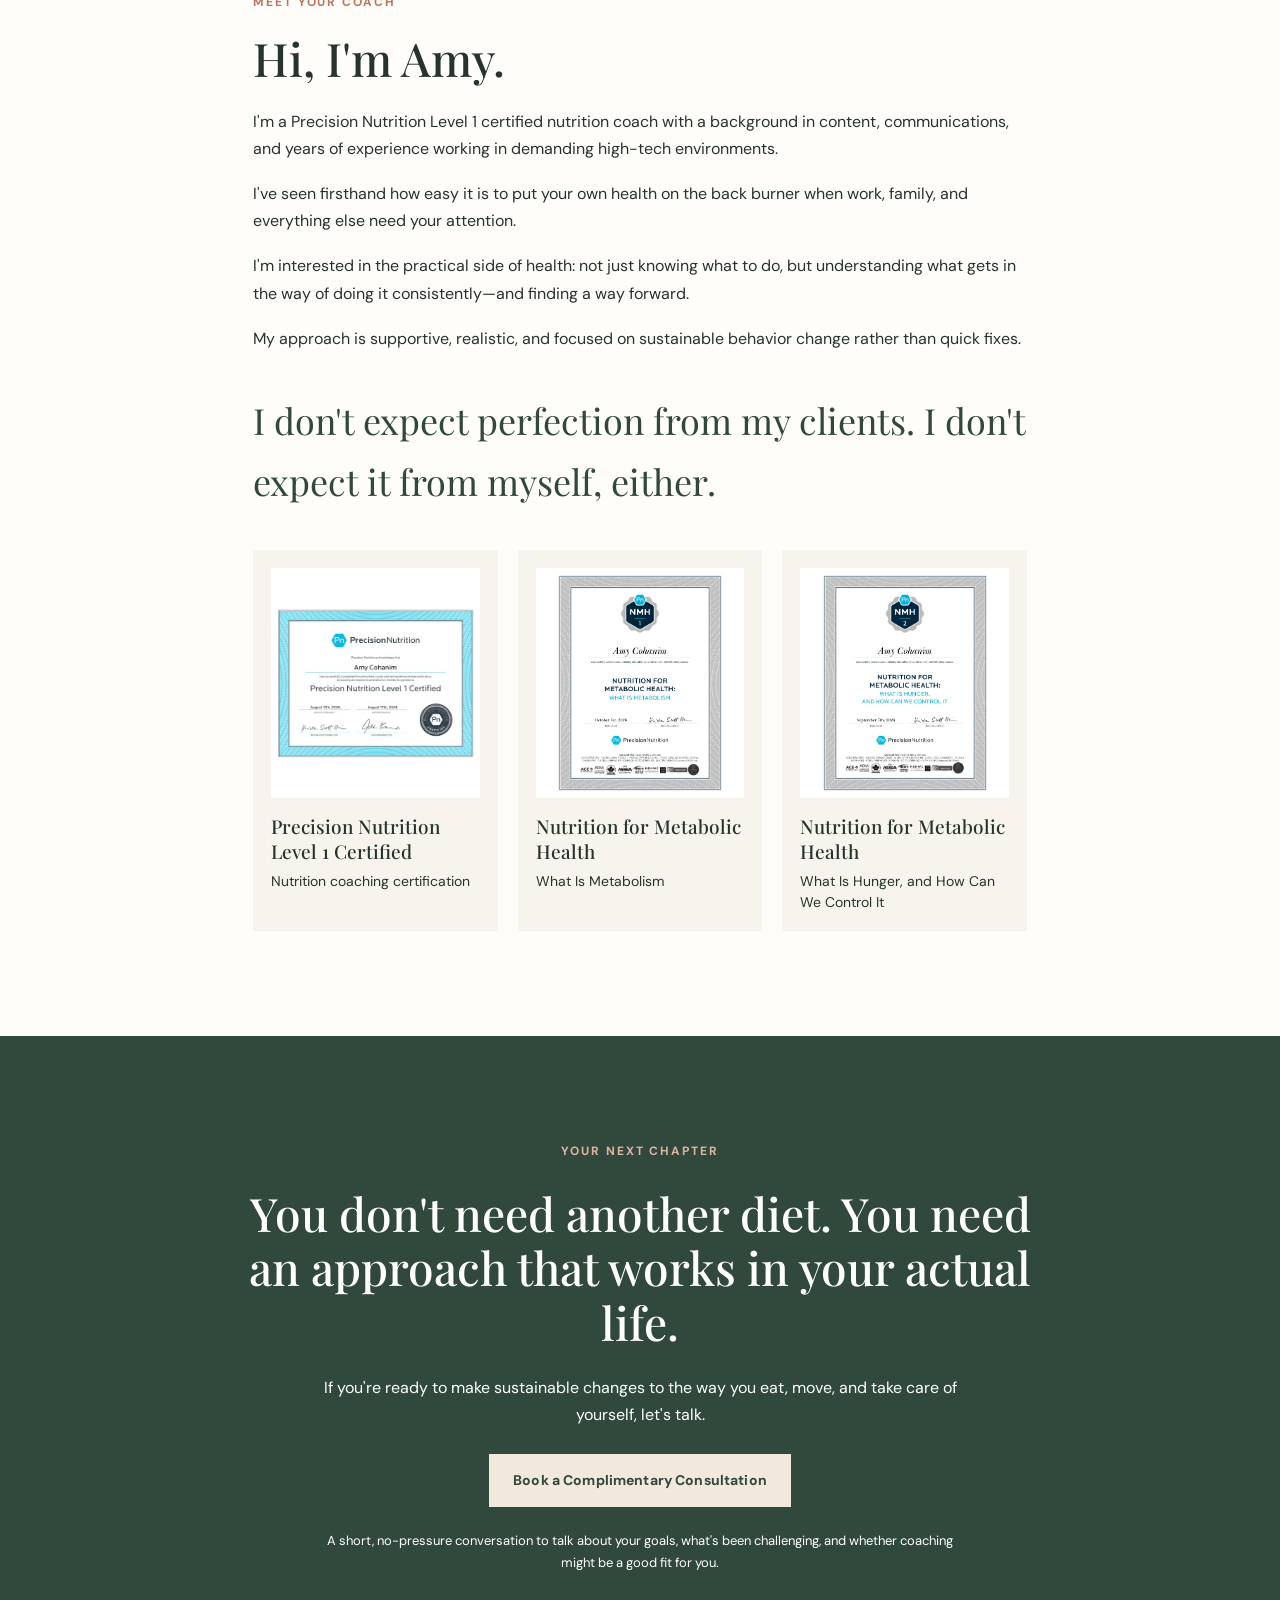
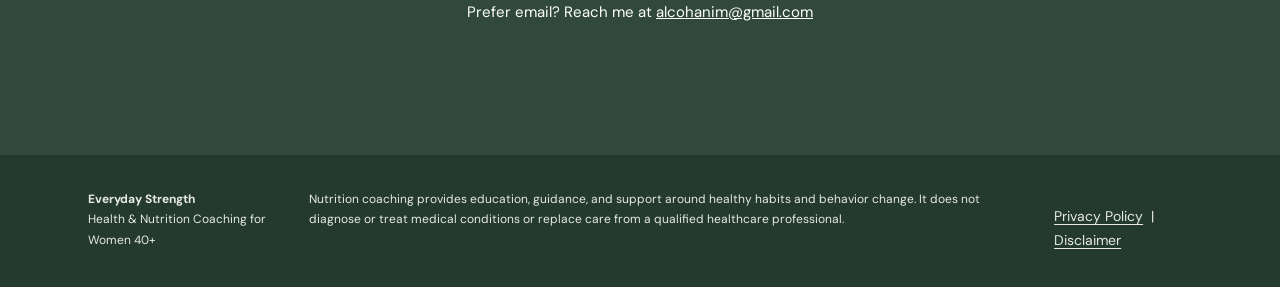
==== commit 08ec312b: "Add contact email to the booking section Co-Authored-By: Claude Opus 5.5 (1M context) <noreply@anthr" ====
--- a/index.html
+++ b/index.html
@@ -1,3 +1,3 @@
 <!DOCTYPE html>
 
-<html lang="en"><head><meta charset="utf-8"/><meta content="width=device-width, initial-scale=1" name="viewport"/><meta content="Everyday Strength offers practical nutrition and health coaching for women 40+. Build healthier habits that fit your life." name="description"/><title>Everyday Strength | Nutrition &amp; Health Coaching for Women 40+</title><link href="https://fonts.googleapis.com" rel="preconnect"/><link crossorigin="" href="https://fonts.gstatic.com" rel="preconnect"/><link href="https://fonts.googleapis.com/css2?family=DM+Sans:wght@400;500;600;700&amp;family=Playfair+Display:wght@400;500;600&amp;display=swap" rel="stylesheet"/><link href="styles.css" rel="stylesheet"/></head><body><header><div class="wrap nav"><a class="brand" href="#top">Everyday Strength</a><nav class="navlinks"><a href="#approach">My approach</a><a href="#coaching">Coaching</a><a href="#about">About Amy</a><a class="btn" href="#consultation">Let's talk</a></nav><a class="menu" href="#coaching">Explore ↓</a></div></header><main id="top"><section class="hero"><div class="wrap hero-grid"><div class="hero-copy"><p class="eyebrow">Health &amp; Nutrition Coaching for Women 40+</p><h1>Build healthier habits that fit your life.</h1><p style="font-family:'Playfair Display',serif;font-size:25px;color:var(--deep)">Not another diet you have to fit your life around.</p><p>You know that eating well, moving more, and taking care of yourself matter. The hard part is making those things work alongside everything else competing for your time and attention.</p><p>I help women 40+ build sustainable nutrition and lifestyle habits that support their health and fitness goals without rigid meal plans, extreme diets, or all-or-nothing thinking.</p><a class="btn" href="https://calendly.com/alcohanim/30min" rel="noopener noreferrer" target="_blank">Book a Complimentary Consultation</a><div class="cert">Precision Nutrition Level 1 Certified Nutrition Coach</div></div><div class="hero-photo"><img alt="Woman practicing a gentle wellness routine" src="https://images.unsplash.com/photo-1633707236776-1188a396f223?auto=format&amp;fit=crop&amp;w=1100&amp;q=85"/><div class="photo-note">Practical habits. Real life. Lasting progress.</div></div></div></section><section class="section"><div class="wrap intro"><p class="eyebrow">Sound familiar?</p><h2>Maybe you know what you want to change. The hard part is making it stick.</h2><p>You know the basics. You probably don’t need another list of foods to eat (or not eat) or another set of rules to follow.</p><p>The challenge is fitting healthy habits into a life that already has plenty going on.</p><p>Maybe some of these challenges sound familiar:</p><div class="checks"><div class="check">You want to manage your weight but struggle to find an approach you can maintain.</div><div class="check">You find it difficult to maintain your energy throughout the day.</div><div class="check">You know how to eat well but struggle to do so consistently.</div><div class="check">You spend much of your workday sitting and find it hard to fit in movement.</div><div class="check">You rely on convenience foods when your schedule gets busy.</div><div class="check">You start healthy routines with good intentions but have trouble sticking with them.</div><div class="check">You struggle to make time for exercise and other healthy habits.</div><div class="check">You find yourself starting over whenever life disrupts your routine.</div></div><p class="quote">You need an approach that works in your actual life.</p></div></section><section class="section tint" id="approach"><div class="wrap split"><div class="visual"><img alt="Fresh everyday food on a table" src="https://images.unsplash.com/photo-1490645935967-10de6ba17061?auto=format&amp;fit=crop&amp;w=1000&amp;q=85"/></div><div><p class="eyebrow">A more realistic approach</p><h2>Healthy living shouldn't become another full-time job.</h2><p>I don't believe you need to overhaul your life to become healthier. And I don't believe one perfect diet, meal plan, or exercise routine is going to solve everything.</p><p>Instead, together, we will look at the habits that are most relevant to your goals and find realistic ways to build them into the life you already have.</p><p>That might mean changing how you approach meals, finding ways to move more during a busy workday, creating routines that make healthy choices easier, or simply figuring out why the habits you want to maintain aren't sticking.</p><p><strong>The goal isn't perfection. It's progress you can maintain.</strong></p></div></div></section><section class="section" id="coaching"><div class="wrap"><div class="center"><p class="eyebrow">Areas of focus</p><h2>What we can work on</h2><p>Coaching is shaped around your goals, preferences, and the realities of your daily life.</p></div><div class="cards"><article class="card"><div class="number">01 / NOURISH</div><h3>Nutrition &amp; eating habits</h3><p>Build more balanced, sustainable eating habits without restrictive rules or eliminating the foods you enjoy.</p></article><article class="card"><div class="number">02 / BALANCE</div><h3>Weight management</h3><p>Work toward weight-related goals by focusing on sustainable behaviors rather than short-term dieting.</p></article><article class="card"><div class="number">03 / RESTORE</div><h3>Energy &amp; daily habits</h3><p>Look at the everyday behaviors around food, movement, sleep, and recovery that can influence how you feel.</p></article><article class="card"><div class="number">04 / MOVE</div><h3>Movement &amp; fitness habits</h3><p>Find realistic ways to become more active and consistent, even when your schedule is full.</p></article><article class="card"><div class="number">05 / SUSTAIN</div><h3>Consistency &amp; accountability</h3><p>Turn good intentions into habits that can survive busy weeks, travel, deadlines, social occasions, and the occasional bad day.</p></article><article class="card"><div class="number">06 / REST</div><h3>Sleep &amp; recovery</h3><p>Build practical sleep routines, manage everyday stressors, and make room for recovery so you can feel more rested and support your overall well-being.</p></article></div></div></section><section class="section about"><div class="wrap split"><div><p class="eyebrow">I understand the demands</p><h2>I know what a demanding work life looks like.</h2><p>I've spent years working in high-tech and other demanding professional environments, so I know how easily healthy habits can slide down the priority list.</p><p>Long hours. Deadlines. Sedentary days. Irregular schedules. Eating whatever is convenient because there simply isn't time to think about it.</p><p>The problem often isn't knowing that nutrition, movement, and healthy habits matter. It's figuring out how to make them work when life is busy.</p><p>That's one reason I became a Precision Nutrition Level 1 certified nutrition coach and a PN Level 1 Sleep, Stress Management, and Recovery Coach. Precision Nutrition takes a habit-based approach to behavior change, focusing not just on what you eat, but on how you can create lasting changes that fit your individual circumstances.</p></div><div class="visual"><img alt="A calm workspace with notebook and coffee" src="https://images.unsplash.com/photo-1499209974431-9dddcece7f88?auto=format&amp;fit=crop&amp;w=1000&amp;q=85"/></div></div></section><section class="section"><div class="wrap"><div class="center"><p class="eyebrow">Simple, personal, sustainable</p><h2>What working together looks like</h2></div><div class="steps"><div class="step"><span>STEP 01</span><h3>Start with where you are</h3><p>We'll look at your goals, current habits, routines, and the things that may be getting in your way.</p></div><div class="step"><span>STEP 02</span><h3>Focus on what matters most</h3><p>We'll identify manageable behaviors that can make a meaningful difference and build from there.</p></div><div class="step"><span>STEP 03</span><h3>Put it into practice</h3><p>We'll work on practical changes that fit your schedule, preferences, priorities, and real life.</p></div><div class="step"><span>STEP 04</span><h3>Adjust as you go</h3><p>We'll look at what's working, what's challenging, and what needs to change.</p></div><div class="step"><span>STEP 05</span><h3>Build habits you can keep</h3><p>Develop the skills, awareness, and confidence to make healthier choices long after coaching ends.</p></div></div></div></section><section class="section feature"><div class="wrap split"><div><p class="eyebrow">Personalized support</p><h2>1:1 Nutrition &amp; Health Coaching</h2><p>Personalized coaching for women 40+ who want support making sustainable changes to their nutrition and lifestyle.</p><p>Depending on your goals and needs, coaching may include:</p><ul class="bullets"><li>Goal setting and habit assessment</li><li>Personalized action steps</li><li>Nutrition and lifestyle education</li><li>Accountability and support</li><li>Regular coaching sessions and progress reviews</li><li>Strategies for navigating busy schedules, travel, eating out, and other real-life situations</li></ul><p><strong>This isn't about following someone else's perfect routine. It's about finding what works for you.</strong></p><a class="btn" href="https://calendly.com/alcohanim/30min" rel="noopener noreferrer" target="_blank">Book a Complimentary Consultation</a></div><div class="visual"><img alt="Warm, welcoming lifestyle portrait" src="https://images.unsplash.com/photo-1517841905240-472988babdf9?auto=format&amp;fit=crop&amp;w=1000&amp;q=85"/></div></div></section><section class="section" id="about"><div class="wrap intro"><p class="eyebrow">Meet your coach</p><h2>Hi, I'm Amy.</h2><p>I'm a Precision Nutrition Level 1 certified nutrition coach with a background in content, communications, and years of experience working in demanding high-tech environments.</p><p>I've seen firsthand how easy it is to put your own health on the back burner when work, family, and everything else need your attention.</p><p>I'm interested in the practical side of health: not just knowing what to do, but understanding what gets in the way of doing it consistently—and finding a way forward.</p><p>My approach is supportive, realistic, and focused on sustainable behavior change rather than quick fixes.</p><p class="quote">I don't expect perfection from my clients. I don't expect it from myself, either.</p><div class="credential-gallery"><div class="credential-card"><a aria-label="Enlarge Precision Nutrition Level 1 Certified — Nutrition coaching certification" class="credential-image" href="#certificate-full"><img alt="Precision Nutrition Level 1 Certified — Nutrition coaching certification" draggable="false" loading="lazy" src="images/certificates/pn-level-1.jpg"/></a><h3>Precision Nutrition Level 1 Certified</h3><p>Nutrition coaching certification</p></div><div class="credential-card"><a aria-label="Enlarge Nutrition for Metabolic Health — What Is Metabolism" class="credential-image" href="#certificate-nmh1"><img alt="Nutrition for Metabolic Health — What Is Metabolism" draggable="false" loading="lazy" src="images/certificates/metabolic-health-metabolism.jpg"/></a><h3>Nutrition for Metabolic Health</h3><p>What Is Metabolism</p></div><div class="credential-card"><a aria-label="Enlarge Nutrition for Metabolic Health — What Is Hunger, and How Can We Control It" class="credential-image" href="#certificate-nmh2"><img alt="Nutrition for Metabolic Health — What Is Hunger, and How Can We Control It" draggable="false" loading="lazy" src="images/certificates/metabolic-health-hunger.jpg"/></a><h3>Nutrition for Metabolic Health</h3><p>What Is Hunger, and How Can We Control It</p></div></div></div></section><section class="section final" id="consultation"><div class="wrap"><p class="eyebrow">Your next chapter</p><h2>You don't need another diet. You need an approach that works in your actual life.</h2><p>If you're ready to make sustainable changes to the way you eat, move, and take care of yourself, let's talk.</p><a class="btn" href="https://calendly.com/alcohanim/30min" rel="noopener noreferrer" target="_blank">Book a Complimentary Consultation</a><p style="font-size:13px;margin-top:23px">A short, no-pressure conversation to talk about your goals, what's been challenging, and whether coaching might be a good fit for you.</p></div></section></main><footer><div class="wrap"><div><strong>Everyday Strength</strong><p>Health &amp; Nutrition Coaching for Women 40+</p></div><p>Nutrition coaching provides education, guidance, and support around healthy habits and behavior change. It does not diagnose or treat medical conditions or replace care from a qualified healthcare professional.</p><p class="privacy-footer"><a href="privacy.html">Privacy Policy</a> &nbsp;|&nbsp; <a href="disclaimer.html">Disclaimer</a></p></div></footer><div aria-label="Precision Nutrition Level 1 certificate" aria-modal="true" class="cert-lightbox" id="certificate-full" role="dialog"><a aria-label="Close certificate" class="cert-close" href="#about">Close ×</a><img alt="Full-size Precision Nutrition Level 1 certificate awarded to Amy Cohanim" src="images/certificates/pn-level-1.jpg"/></div><div aria-label="Nutrition for Metabolic Health — What Is Metabolism" aria-modal="true" class="cert-lightbox" id="certificate-nmh1" role="dialog"><a aria-label="Close certificate" class="cert-close" href="#about">Close ×</a><img alt="Nutrition for Metabolic Health — What Is Metabolism" draggable="false" src="images/certificates/metabolic-health-metabolism.jpg"/></div><div aria-label="Nutrition for Metabolic Health — What Is Hunger, and How Can We Control It" aria-modal="true" class="cert-lightbox" id="certificate-nmh2" role="dialog"><a aria-label="Close certificate" class="cert-close" href="#about">Close ×</a><img alt="Nutrition for Metabolic Health — What Is Hunger, and How Can We Control It" draggable="false" src="images/certificates/metabolic-health-hunger.jpg"/></div></body></html>
+<html lang="en"><head><meta charset="utf-8"/><meta content="width=device-width, initial-scale=1" name="viewport"/><meta content="Everyday Strength offers practical nutrition and health coaching for women 40+. Build healthier habits that fit your life." name="description"/><title>Everyday Strength | Nutrition &amp; Health Coaching for Women 40+</title><link href="https://fonts.googleapis.com" rel="preconnect"/><link crossorigin="" href="https://fonts.gstatic.com" rel="preconnect"/><link href="https://fonts.googleapis.com/css2?family=DM+Sans:wght@400;500;600;700&amp;family=Playfair+Display:wght@400;500;600&amp;display=swap" rel="stylesheet"/><link href="styles.css" rel="stylesheet"/></head><body><header><div class="wrap nav"><a class="brand" href="#top">Everyday Strength</a><nav class="navlinks"><a href="#approach">My approach</a><a href="#coaching">Coaching</a><a href="#about">About Amy</a><a class="btn" href="#consultation">Let's talk</a></nav><a class="menu" href="#coaching">Explore ↓</a></div></header><main id="top"><section class="hero"><div class="wrap hero-grid"><div class="hero-copy"><p class="eyebrow">Health &amp; Nutrition Coaching for Women 40+</p><h1>Build healthier habits that fit your life.</h1><p style="font-family:'Playfair Display',serif;font-size:25px;color:var(--deep)">Not another diet you have to fit your life around.</p><p>You know that eating well, moving more, and taking care of yourself matter. The hard part is making those things work alongside everything else competing for your time and attention.</p><p>I help women 40+ build sustainable nutrition and lifestyle habits that support their health and fitness goals without rigid meal plans, extreme diets, or all-or-nothing thinking.</p><a class="btn" href="https://calendly.com/alcohanim/30min" rel="noopener noreferrer" target="_blank">Book a Complimentary Consultation</a><div class="cert">Precision Nutrition Level 1 Certified Nutrition Coach</div></div><div class="hero-photo"><img alt="Woman practicing a gentle wellness routine" src="https://images.unsplash.com/photo-1633707236776-1188a396f223?auto=format&amp;fit=crop&amp;w=1100&amp;q=85"/><div class="photo-note">Practical habits. Real life. Lasting progress.</div></div></div></section><section class="section"><div class="wrap intro"><p class="eyebrow">Sound familiar?</p><h2>Maybe you know what you want to change. The hard part is making it stick.</h2><p>You know the basics. You probably don’t need another list of foods to eat (or not eat) or another set of rules to follow.</p><p>The challenge is fitting healthy habits into a life that already has plenty going on.</p><p>Maybe some of these challenges sound familiar:</p><div class="checks"><div class="check">You want to manage your weight but struggle to find an approach you can maintain.</div><div class="check">You find it difficult to maintain your energy throughout the day.</div><div class="check">You know how to eat well but struggle to do so consistently.</div><div class="check">You spend much of your workday sitting and find it hard to fit in movement.</div><div class="check">You rely on convenience foods when your schedule gets busy.</div><div class="check">You start healthy routines with good intentions but have trouble sticking with them.</div><div class="check">You struggle to make time for exercise and other healthy habits.</div><div class="check">You find yourself starting over whenever life disrupts your routine.</div></div><p class="quote">You need an approach that works in your actual life.</p></div></section><section class="section tint" id="approach"><div class="wrap split"><div class="visual"><img alt="Fresh everyday food on a table" src="https://images.unsplash.com/photo-1490645935967-10de6ba17061?auto=format&amp;fit=crop&amp;w=1000&amp;q=85"/></div><div><p class="eyebrow">A more realistic approach</p><h2>Healthy living shouldn't become another full-time job.</h2><p>I don't believe you need to overhaul your life to become healthier. And I don't believe one perfect diet, meal plan, or exercise routine is going to solve everything.</p><p>Instead, together, we will look at the habits that are most relevant to your goals and find realistic ways to build them into the life you already have.</p><p>That might mean changing how you approach meals, finding ways to move more during a busy workday, creating routines that make healthy choices easier, or simply figuring out why the habits you want to maintain aren't sticking.</p><p><strong>The goal isn't perfection. It's progress you can maintain.</strong></p></div></div></section><section class="section" id="coaching"><div class="wrap"><div class="center"><p class="eyebrow">Areas of focus</p><h2>What we can work on</h2><p>Coaching is shaped around your goals, preferences, and the realities of your daily life.</p></div><div class="cards"><article class="card"><div class="number">01 / NOURISH</div><h3>Nutrition &amp; eating habits</h3><p>Build more balanced, sustainable eating habits without restrictive rules or eliminating the foods you enjoy.</p></article><article class="card"><div class="number">02 / BALANCE</div><h3>Weight management</h3><p>Work toward weight-related goals by focusing on sustainable behaviors rather than short-term dieting.</p></article><article class="card"><div class="number">03 / RESTORE</div><h3>Energy &amp; daily habits</h3><p>Look at the everyday behaviors around food, movement, sleep, and recovery that can influence how you feel.</p></article><article class="card"><div class="number">04 / MOVE</div><h3>Movement &amp; fitness habits</h3><p>Find realistic ways to become more active and consistent, even when your schedule is full.</p></article><article class="card"><div class="number">05 / SUSTAIN</div><h3>Consistency &amp; accountability</h3><p>Turn good intentions into habits that can survive busy weeks, travel, deadlines, social occasions, and the occasional bad day.</p></article><article class="card"><div class="number">06 / REST</div><h3>Sleep &amp; recovery</h3><p>Build practical sleep routines, manage everyday stressors, and make room for recovery so you can feel more rested and support your overall well-being.</p></article></div></div></section><section class="section about"><div class="wrap split"><div><p class="eyebrow">I understand the demands</p><h2>I know what a demanding work life looks like.</h2><p>I've spent years working in high-tech and other demanding professional environments, so I know how easily healthy habits can slide down the priority list.</p><p>Long hours. Deadlines. Sedentary days. Irregular schedules. Eating whatever is convenient because there simply isn't time to think about it.</p><p>The problem often isn't knowing that nutrition, movement, and healthy habits matter. It's figuring out how to make them work when life is busy.</p><p>That's one reason I became a Precision Nutrition Level 1 certified nutrition coach and a PN Level 1 Sleep, Stress Management, and Recovery Coach. Precision Nutrition takes a habit-based approach to behavior change, focusing not just on what you eat, but on how you can create lasting changes that fit your individual circumstances.</p></div><div class="visual"><img alt="A calm workspace with notebook and coffee" src="https://images.unsplash.com/photo-1499209974431-9dddcece7f88?auto=format&amp;fit=crop&amp;w=1000&amp;q=85"/></div></div></section><section class="section"><div class="wrap"><div class="center"><p class="eyebrow">Simple, personal, sustainable</p><h2>What working together looks like</h2></div><div class="steps"><div class="step"><span>STEP 01</span><h3>Start with where you are</h3><p>We'll look at your goals, current habits, routines, and the things that may be getting in your way.</p></div><div class="step"><span>STEP 02</span><h3>Focus on what matters most</h3><p>We'll identify manageable behaviors that can make a meaningful difference and build from there.</p></div><div class="step"><span>STEP 03</span><h3>Put it into practice</h3><p>We'll work on practical changes that fit your schedule, preferences, priorities, and real life.</p></div><div class="step"><span>STEP 04</span><h3>Adjust as you go</h3><p>We'll look at what's working, what's challenging, and what needs to change.</p></div><div class="step"><span>STEP 05</span><h3>Build habits you can keep</h3><p>Develop the skills, awareness, and confidence to make healthier choices long after coaching ends.</p></div></div></div></section><section class="section feature"><div class="wrap split"><div><p class="eyebrow">Personalized support</p><h2>1:1 Nutrition &amp; Health Coaching</h2><p>Personalized coaching for women 40+ who want support making sustainable changes to their nutrition and lifestyle.</p><p>Depending on your goals and needs, coaching may include:</p><ul class="bullets"><li>Goal setting and habit assessment</li><li>Personalized action steps</li><li>Nutrition and lifestyle education</li><li>Accountability and support</li><li>Regular coaching sessions and progress reviews</li><li>Strategies for navigating busy schedules, travel, eating out, and other real-life situations</li></ul><p><strong>This isn't about following someone else's perfect routine. It's about finding what works for you.</strong></p><a class="btn" href="https://calendly.com/alcohanim/30min" rel="noopener noreferrer" target="_blank">Book a Complimentary Consultation</a></div><div class="visual"><img alt="Warm, welcoming lifestyle portrait" src="https://images.unsplash.com/photo-1517841905240-472988babdf9?auto=format&amp;fit=crop&amp;w=1000&amp;q=85"/></div></div></section><section class="section" id="about"><div class="wrap intro"><p class="eyebrow">Meet your coach</p><h2>Hi, I'm Amy.</h2><p>I'm a Precision Nutrition Level 1 certified nutrition coach with a background in content, communications, and years of experience working in demanding high-tech environments.</p><p>I've seen firsthand how easy it is to put your own health on the back burner when work, family, and everything else need your attention.</p><p>I'm interested in the practical side of health: not just knowing what to do, but understanding what gets in the way of doing it consistently—and finding a way forward.</p><p>My approach is supportive, realistic, and focused on sustainable behavior change rather than quick fixes.</p><p class="quote">I don't expect perfection from my clients. I don't expect it from myself, either.</p><div class="credential-gallery"><div class="credential-card"><a aria-label="Enlarge Precision Nutrition Level 1 Certified — Nutrition coaching certification" class="credential-image" href="#certificate-full"><img alt="Precision Nutrition Level 1 Certified — Nutrition coaching certification" draggable="false" loading="lazy" src="images/certificates/pn-level-1.jpg"/></a><h3>Precision Nutrition Level 1 Certified</h3><p>Nutrition coaching certification</p></div><div class="credential-card"><a aria-label="Enlarge Nutrition for Metabolic Health — What Is Metabolism" class="credential-image" href="#certificate-nmh1"><img alt="Nutrition for Metabolic Health — What Is Metabolism" draggable="false" loading="lazy" src="images/certificates/metabolic-health-metabolism.jpg"/></a><h3>Nutrition for Metabolic Health</h3><p>What Is Metabolism</p></div><div class="credential-card"><a aria-label="Enlarge Nutrition for Metabolic Health — What Is Hunger, and How Can We Control It" class="credential-image" href="#certificate-nmh2"><img alt="Nutrition for Metabolic Health — What Is Hunger, and How Can We Control It" draggable="false" loading="lazy" src="images/certificates/metabolic-health-hunger.jpg"/></a><h3>Nutrition for Metabolic Health</h3><p>What Is Hunger, and How Can We Control It</p></div></div></div></section><section class="section final" id="consultation"><div class="wrap"><p class="eyebrow">Your next chapter</p><h2>You don't need another diet. You need an approach that works in your actual life.</h2><p>If you're ready to make sustainable changes to the way you eat, move, and take care of yourself, let's talk.</p><a class="btn" href="https://calendly.com/alcohanim/30min" rel="noopener noreferrer" target="_blank">Book a Complimentary Consultation</a><p style="font-size:13px;margin-top:23px">A short, no-pressure conversation to talk about your goals, what's been challenging, and whether coaching might be a good fit for you.</p><p style="font-size:15px">Prefer email? Reach me at <a href="mailto:alcohanim@gmail.com">alcohanim@gmail.com</a></p></div></section></main><footer><div class="wrap"><div><strong>Everyday Strength</strong><p>Health &amp; Nutrition Coaching for Women 40+</p></div><p>Nutrition coaching provides education, guidance, and support around healthy habits and behavior change. It does not diagnose or treat medical conditions or replace care from a qualified healthcare professional.</p><p class="privacy-footer"><a href="privacy.html">Privacy Policy</a> &nbsp;|&nbsp; <a href="disclaimer.html">Disclaimer</a></p></div></footer><div aria-label="Precision Nutrition Level 1 certificate" aria-modal="true" class="cert-lightbox" id="certificate-full" role="dialog"><a aria-label="Close certificate" class="cert-close" href="#about">Close ×</a><img alt="Full-size Precision Nutrition Level 1 certificate awarded to Amy Cohanim" src="images/certificates/pn-level-1.jpg"/></div><div aria-label="Nutrition for Metabolic Health — What Is Metabolism" aria-modal="true" class="cert-lightbox" id="certificate-nmh1" role="dialog"><a aria-label="Close certificate" class="cert-close" href="#about">Close ×</a><img alt="Nutrition for Metabolic Health — What Is Metabolism" draggable="false" src="images/certificates/metabolic-health-metabolism.jpg"/></div><div aria-label="Nutrition for Metabolic Health — What Is Hunger, and How Can We Control It" aria-modal="true" class="cert-lightbox" id="certificate-nmh2" role="dialog"><a aria-label="Close certificate" class="cert-close" href="#about">Close ×</a><img alt="Nutrition for Metabolic Health — What Is Hunger, and How Can We Control It" draggable="false" src="images/certificates/metabolic-health-hunger.jpg"/></div></body></html>
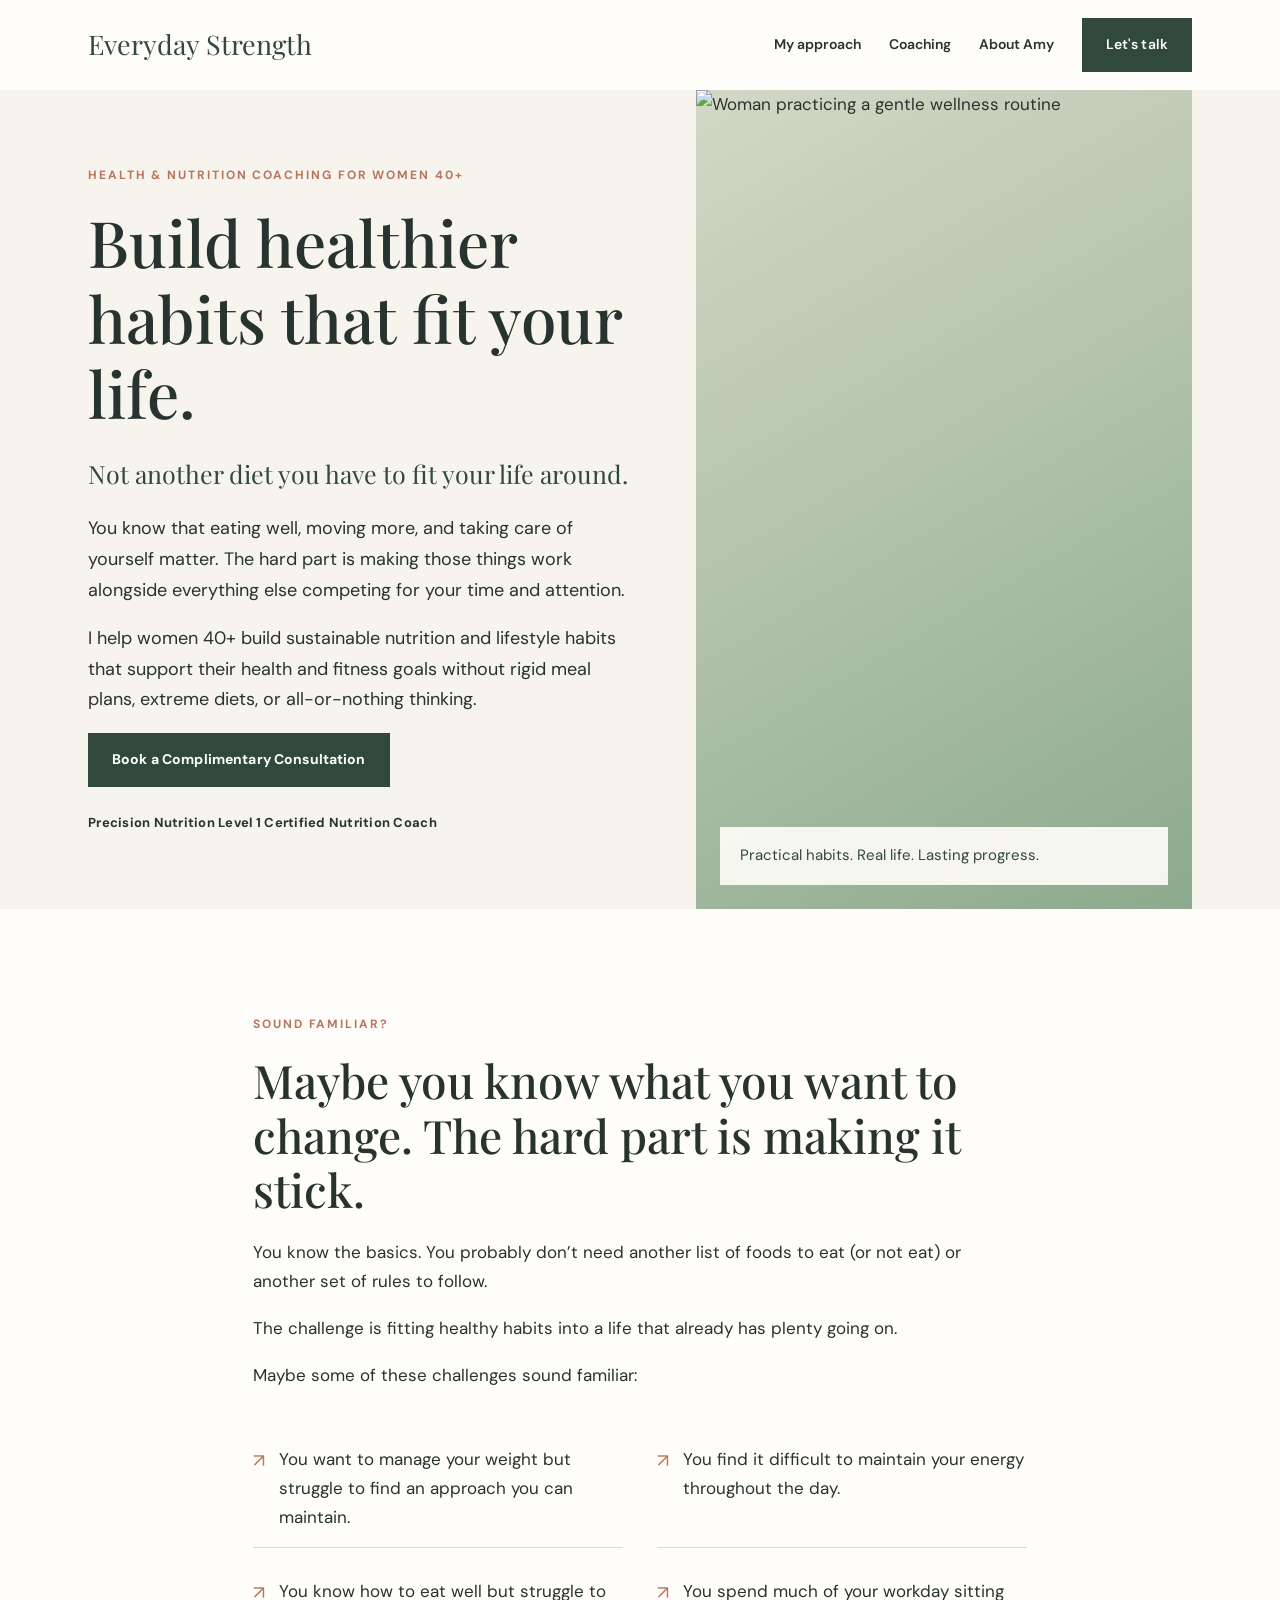
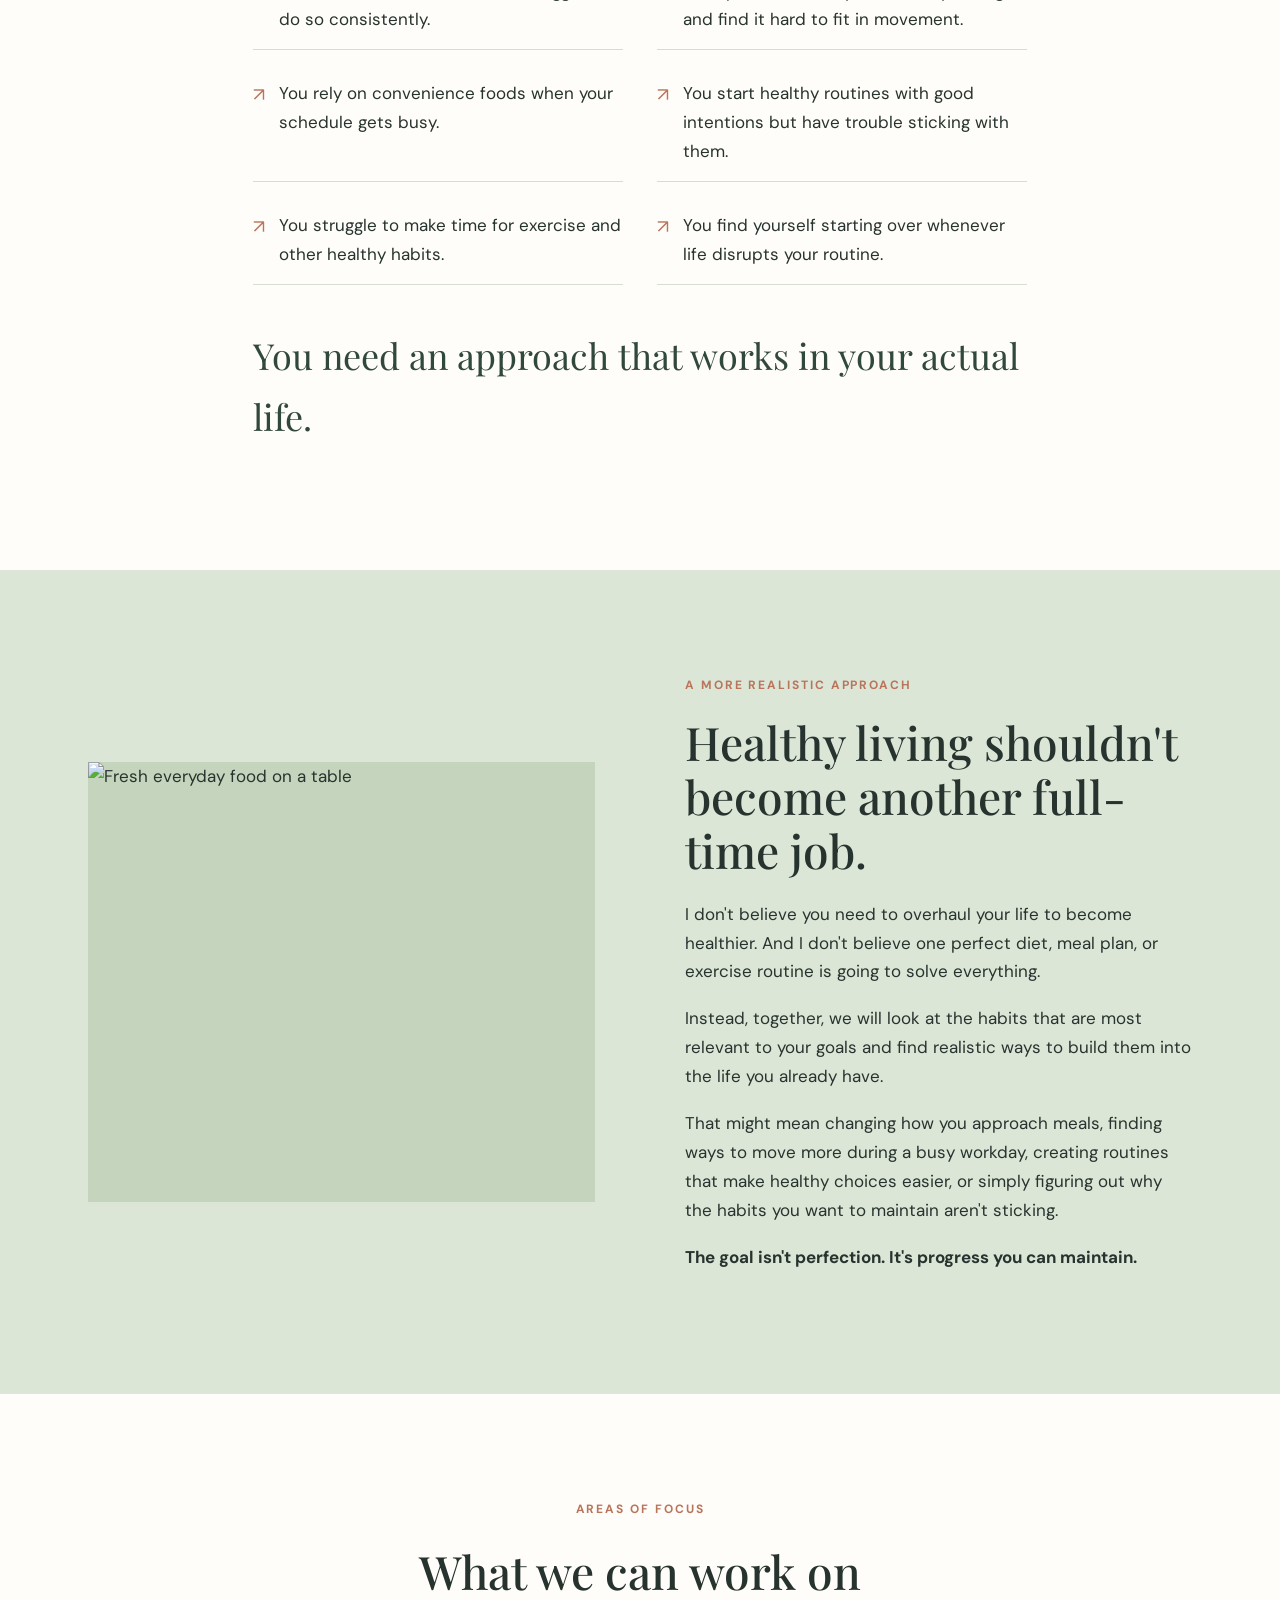
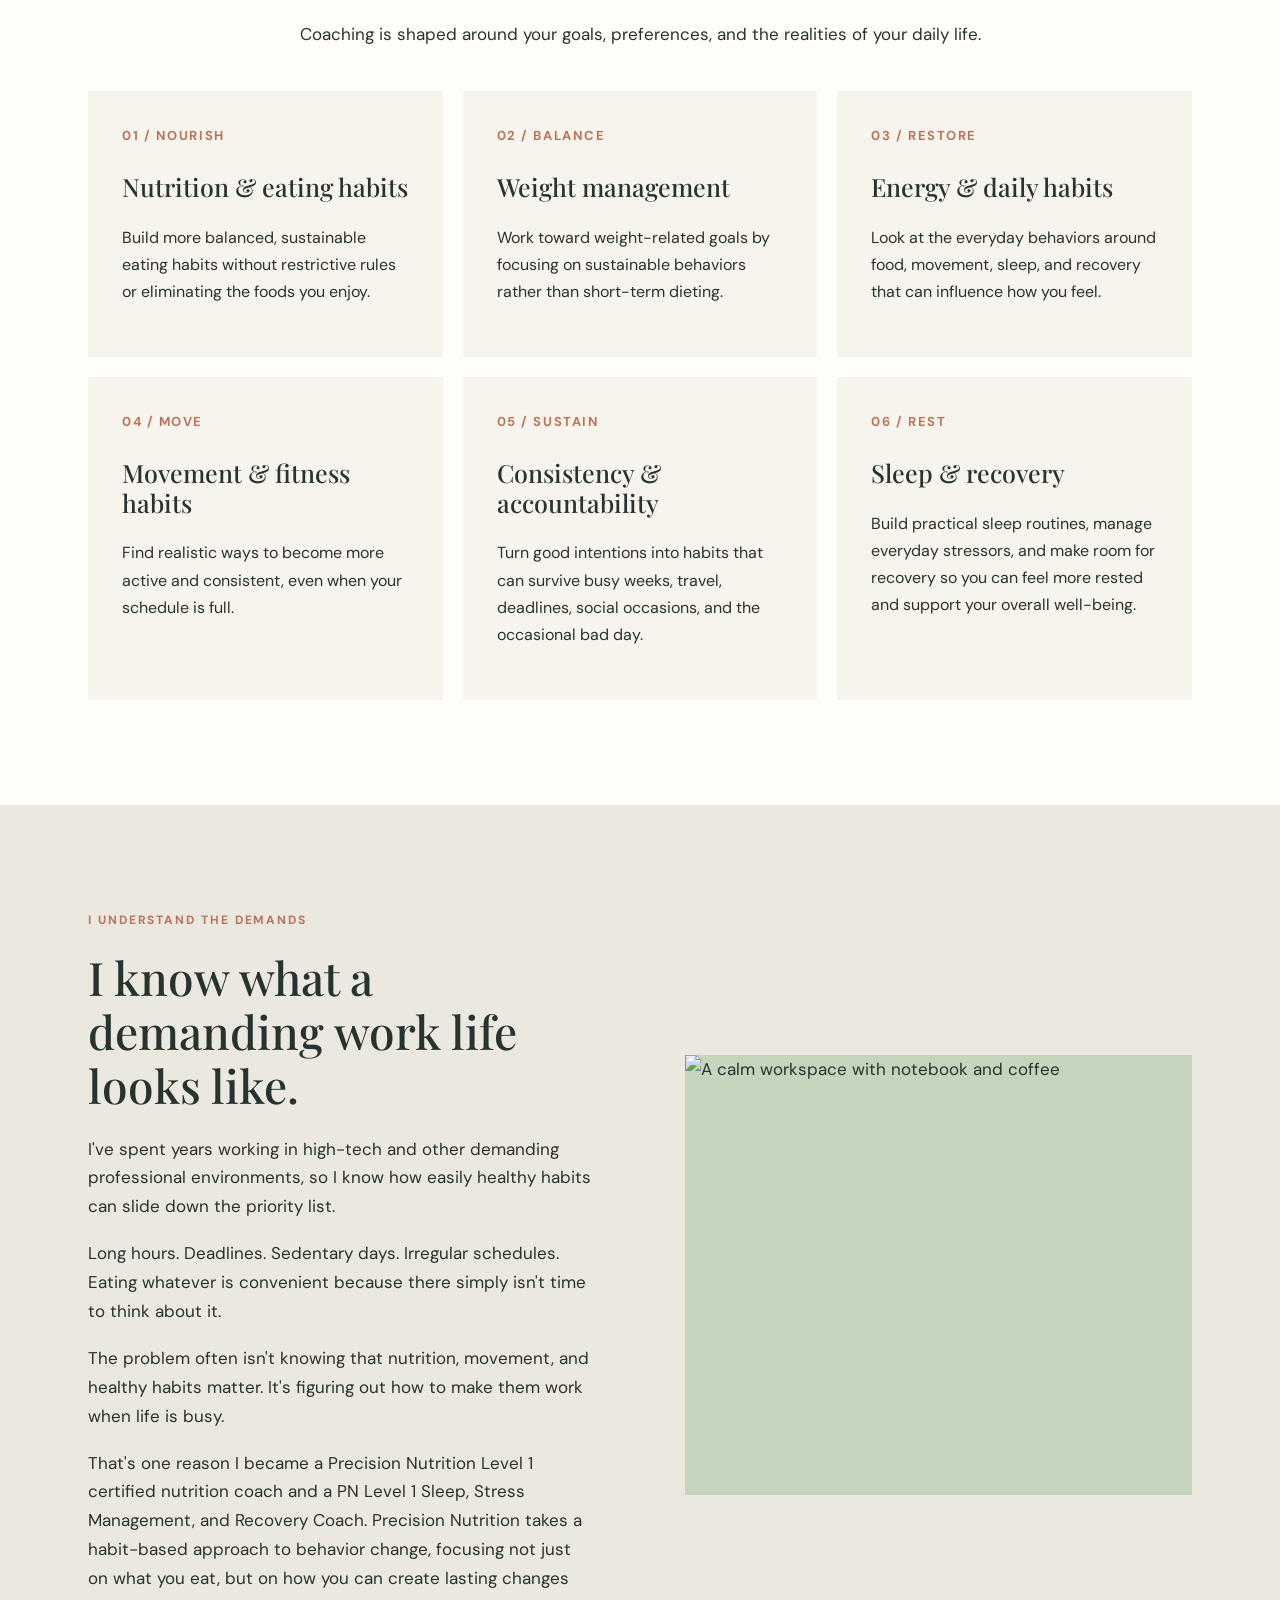
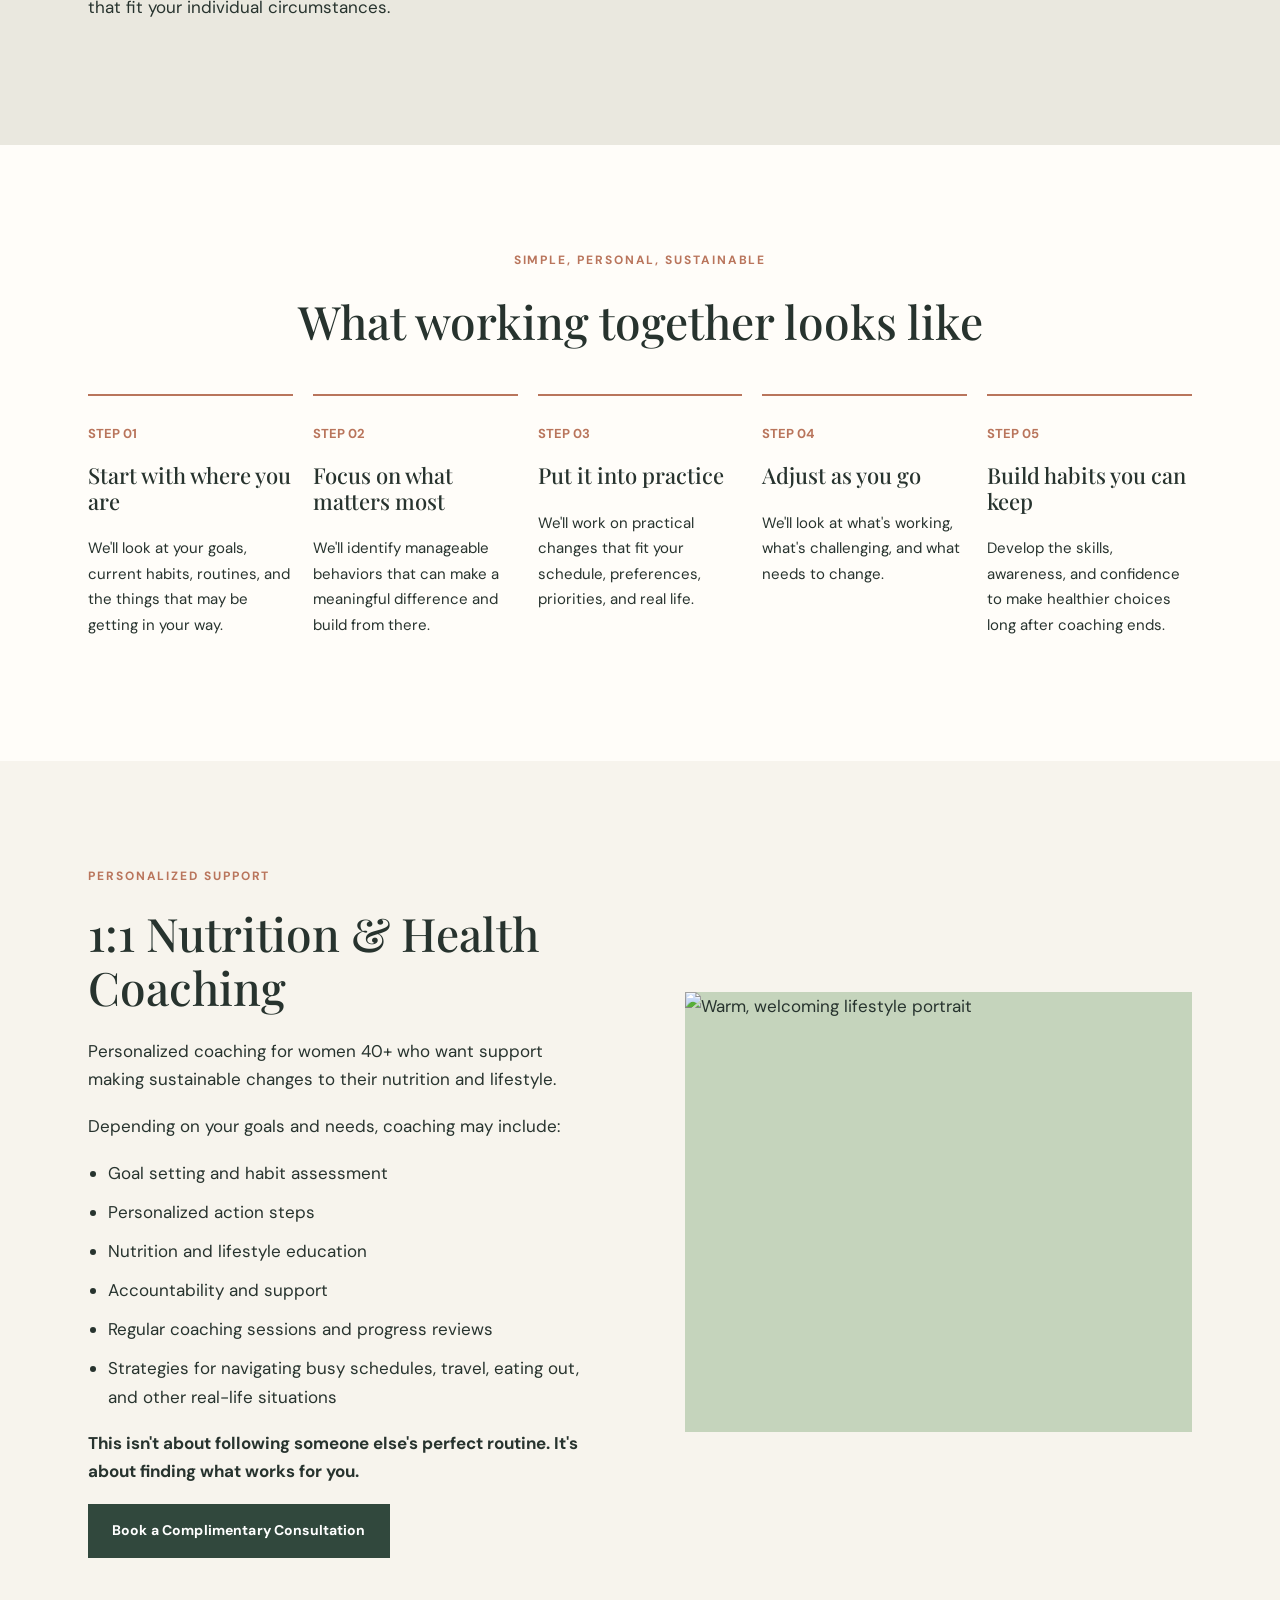
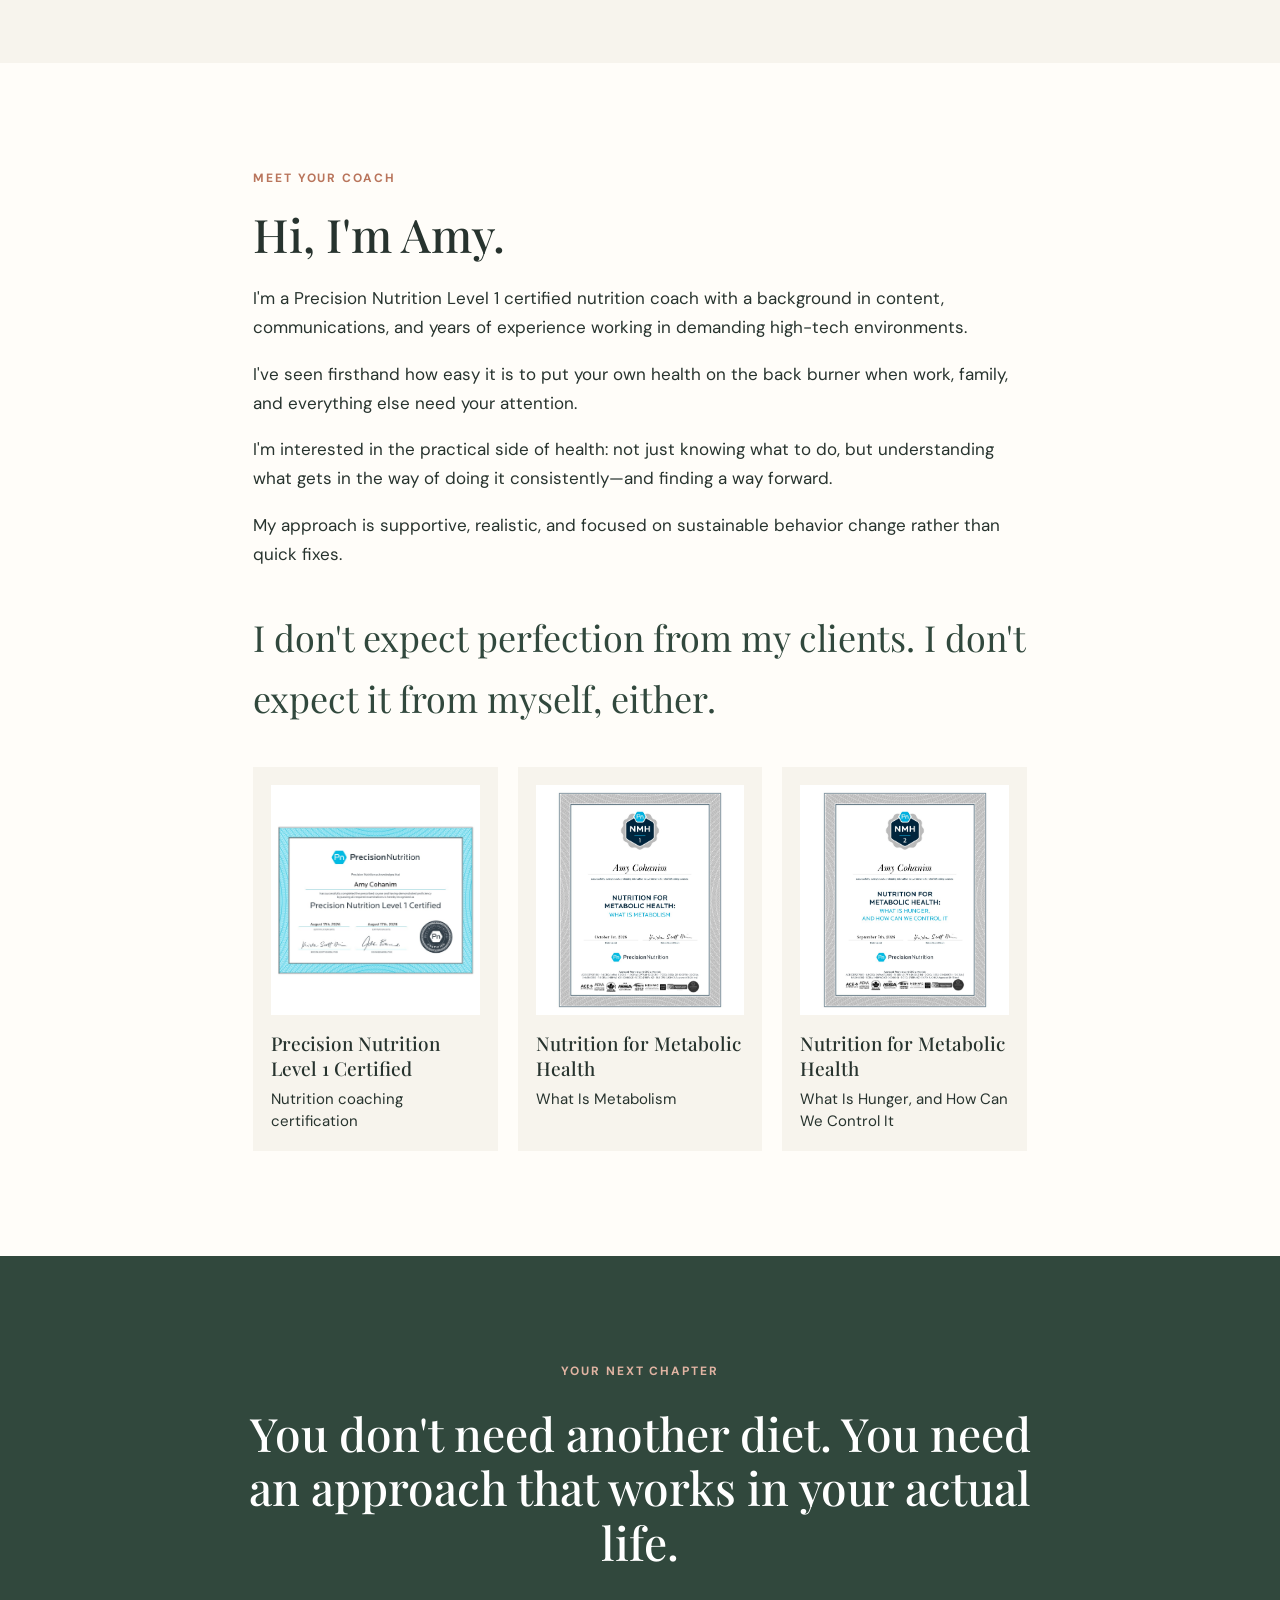
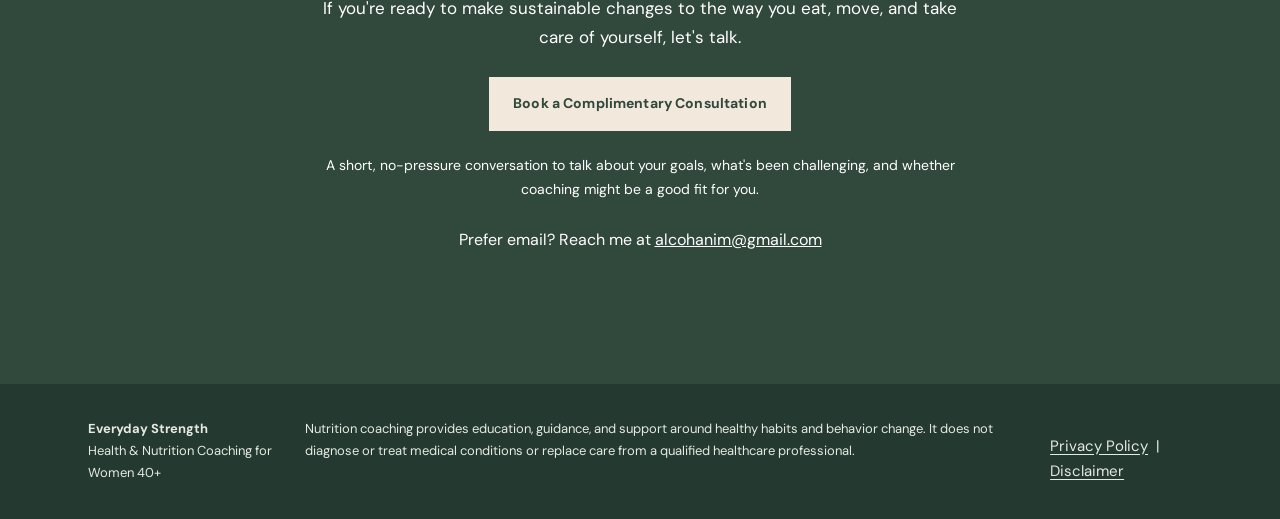
==== commit 137fdb3e: "Make body text slightly larger Bump paragraph, card, step, credential, footer and small-print text b" ====
--- a/index.html
+++ b/index.html
@@ -1,3 +1,3 @@
 <!DOCTYPE html>
 
-<html lang="en"><head><meta charset="utf-8"/><meta content="width=device-width, initial-scale=1" name="viewport"/><meta content="Everyday Strength offers practical nutrition and health coaching for women 40+. Build healthier habits that fit your life." name="description"/><title>Everyday Strength | Nutrition &amp; Health Coaching for Women 40+</title><link href="https://fonts.googleapis.com" rel="preconnect"/><link crossorigin="" href="https://fonts.gstatic.com" rel="preconnect"/><link href="https://fonts.googleapis.com/css2?family=DM+Sans:wght@400;500;600;700&amp;family=Playfair+Display:wght@400;500;600&amp;display=swap" rel="stylesheet"/><link href="styles.css" rel="stylesheet"/></head><body><header><div class="wrap nav"><a class="brand" href="#top">Everyday Strength</a><nav class="navlinks"><a href="#approach">My approach</a><a href="#coaching">Coaching</a><a href="#about">About Amy</a><a class="btn" href="#consultation">Let's talk</a></nav><a class="menu" href="#coaching">Explore ↓</a></div></header><main id="top"><section class="hero"><div class="wrap hero-grid"><div class="hero-copy"><p class="eyebrow">Health &amp; Nutrition Coaching for Women 40+</p><h1>Build healthier habits that fit your life.</h1><p style="font-family:'Playfair Display',serif;font-size:25px;color:var(--deep)">Not another diet you have to fit your life around.</p><p>You know that eating well, moving more, and taking care of yourself matter. The hard part is making those things work alongside everything else competing for your time and attention.</p><p>I help women 40+ build sustainable nutrition and lifestyle habits that support their health and fitness goals without rigid meal plans, extreme diets, or all-or-nothing thinking.</p><a class="btn" href="https://calendly.com/alcohanim/30min" rel="noopener noreferrer" target="_blank">Book a Complimentary Consultation</a><div class="cert">Precision Nutrition Level 1 Certified Nutrition Coach</div></div><div class="hero-photo"><img alt="Woman practicing a gentle wellness routine" src="https://images.unsplash.com/photo-1633707236776-1188a396f223?auto=format&amp;fit=crop&amp;w=1100&amp;q=85"/><div class="photo-note">Practical habits. Real life. Lasting progress.</div></div></div></section><section class="section"><div class="wrap intro"><p class="eyebrow">Sound familiar?</p><h2>Maybe you know what you want to change. The hard part is making it stick.</h2><p>You know the basics. You probably don’t need another list of foods to eat (or not eat) or another set of rules to follow.</p><p>The challenge is fitting healthy habits into a life that already has plenty going on.</p><p>Maybe some of these challenges sound familiar:</p><div class="checks"><div class="check">You want to manage your weight but struggle to find an approach you can maintain.</div><div class="check">You find it difficult to maintain your energy throughout the day.</div><div class="check">You know how to eat well but struggle to do so consistently.</div><div class="check">You spend much of your workday sitting and find it hard to fit in movement.</div><div class="check">You rely on convenience foods when your schedule gets busy.</div><div class="check">You start healthy routines with good intentions but have trouble sticking with them.</div><div class="check">You struggle to make time for exercise and other healthy habits.</div><div class="check">You find yourself starting over whenever life disrupts your routine.</div></div><p class="quote">You need an approach that works in your actual life.</p></div></section><section class="section tint" id="approach"><div class="wrap split"><div class="visual"><img alt="Fresh everyday food on a table" src="https://images.unsplash.com/photo-1490645935967-10de6ba17061?auto=format&amp;fit=crop&amp;w=1000&amp;q=85"/></div><div><p class="eyebrow">A more realistic approach</p><h2>Healthy living shouldn't become another full-time job.</h2><p>I don't believe you need to overhaul your life to become healthier. And I don't believe one perfect diet, meal plan, or exercise routine is going to solve everything.</p><p>Instead, together, we will look at the habits that are most relevant to your goals and find realistic ways to build them into the life you already have.</p><p>That might mean changing how you approach meals, finding ways to move more during a busy workday, creating routines that make healthy choices easier, or simply figuring out why the habits you want to maintain aren't sticking.</p><p><strong>The goal isn't perfection. It's progress you can maintain.</strong></p></div></div></section><section class="section" id="coaching"><div class="wrap"><div class="center"><p class="eyebrow">Areas of focus</p><h2>What we can work on</h2><p>Coaching is shaped around your goals, preferences, and the realities of your daily life.</p></div><div class="cards"><article class="card"><div class="number">01 / NOURISH</div><h3>Nutrition &amp; eating habits</h3><p>Build more balanced, sustainable eating habits without restrictive rules or eliminating the foods you enjoy.</p></article><article class="card"><div class="number">02 / BALANCE</div><h3>Weight management</h3><p>Work toward weight-related goals by focusing on sustainable behaviors rather than short-term dieting.</p></article><article class="card"><div class="number">03 / RESTORE</div><h3>Energy &amp; daily habits</h3><p>Look at the everyday behaviors around food, movement, sleep, and recovery that can influence how you feel.</p></article><article class="card"><div class="number">04 / MOVE</div><h3>Movement &amp; fitness habits</h3><p>Find realistic ways to become more active and consistent, even when your schedule is full.</p></article><article class="card"><div class="number">05 / SUSTAIN</div><h3>Consistency &amp; accountability</h3><p>Turn good intentions into habits that can survive busy weeks, travel, deadlines, social occasions, and the occasional bad day.</p></article><article class="card"><div class="number">06 / REST</div><h3>Sleep &amp; recovery</h3><p>Build practical sleep routines, manage everyday stressors, and make room for recovery so you can feel more rested and support your overall well-being.</p></article></div></div></section><section class="section about"><div class="wrap split"><div><p class="eyebrow">I understand the demands</p><h2>I know what a demanding work life looks like.</h2><p>I've spent years working in high-tech and other demanding professional environments, so I know how easily healthy habits can slide down the priority list.</p><p>Long hours. Deadlines. Sedentary days. Irregular schedules. Eating whatever is convenient because there simply isn't time to think about it.</p><p>The problem often isn't knowing that nutrition, movement, and healthy habits matter. It's figuring out how to make them work when life is busy.</p><p>That's one reason I became a Precision Nutrition Level 1 certified nutrition coach and a PN Level 1 Sleep, Stress Management, and Recovery Coach. Precision Nutrition takes a habit-based approach to behavior change, focusing not just on what you eat, but on how you can create lasting changes that fit your individual circumstances.</p></div><div class="visual"><img alt="A calm workspace with notebook and coffee" src="https://images.unsplash.com/photo-1499209974431-9dddcece7f88?auto=format&amp;fit=crop&amp;w=1000&amp;q=85"/></div></div></section><section class="section"><div class="wrap"><div class="center"><p class="eyebrow">Simple, personal, sustainable</p><h2>What working together looks like</h2></div><div class="steps"><div class="step"><span>STEP 01</span><h3>Start with where you are</h3><p>We'll look at your goals, current habits, routines, and the things that may be getting in your way.</p></div><div class="step"><span>STEP 02</span><h3>Focus on what matters most</h3><p>We'll identify manageable behaviors that can make a meaningful difference and build from there.</p></div><div class="step"><span>STEP 03</span><h3>Put it into practice</h3><p>We'll work on practical changes that fit your schedule, preferences, priorities, and real life.</p></div><div class="step"><span>STEP 04</span><h3>Adjust as you go</h3><p>We'll look at what's working, what's challenging, and what needs to change.</p></div><div class="step"><span>STEP 05</span><h3>Build habits you can keep</h3><p>Develop the skills, awareness, and confidence to make healthier choices long after coaching ends.</p></div></div></div></section><section class="section feature"><div class="wrap split"><div><p class="eyebrow">Personalized support</p><h2>1:1 Nutrition &amp; Health Coaching</h2><p>Personalized coaching for women 40+ who want support making sustainable changes to their nutrition and lifestyle.</p><p>Depending on your goals and needs, coaching may include:</p><ul class="bullets"><li>Goal setting and habit assessment</li><li>Personalized action steps</li><li>Nutrition and lifestyle education</li><li>Accountability and support</li><li>Regular coaching sessions and progress reviews</li><li>Strategies for navigating busy schedules, travel, eating out, and other real-life situations</li></ul><p><strong>This isn't about following someone else's perfect routine. It's about finding what works for you.</strong></p><a class="btn" href="https://calendly.com/alcohanim/30min" rel="noopener noreferrer" target="_blank">Book a Complimentary Consultation</a></div><div class="visual"><img alt="Warm, welcoming lifestyle portrait" src="https://images.unsplash.com/photo-1517841905240-472988babdf9?auto=format&amp;fit=crop&amp;w=1000&amp;q=85"/></div></div></section><section class="section" id="about"><div class="wrap intro"><p class="eyebrow">Meet your coach</p><h2>Hi, I'm Amy.</h2><p>I'm a Precision Nutrition Level 1 certified nutrition coach with a background in content, communications, and years of experience working in demanding high-tech environments.</p><p>I've seen firsthand how easy it is to put your own health on the back burner when work, family, and everything else need your attention.</p><p>I'm interested in the practical side of health: not just knowing what to do, but understanding what gets in the way of doing it consistently—and finding a way forward.</p><p>My approach is supportive, realistic, and focused on sustainable behavior change rather than quick fixes.</p><p class="quote">I don't expect perfection from my clients. I don't expect it from myself, either.</p><div class="credential-gallery"><div class="credential-card"><a aria-label="Enlarge Precision Nutrition Level 1 Certified — Nutrition coaching certification" class="credential-image" href="#certificate-full"><img alt="Precision Nutrition Level 1 Certified — Nutrition coaching certification" draggable="false" loading="lazy" src="images/certificates/pn-level-1.jpg"/></a><h3>Precision Nutrition Level 1 Certified</h3><p>Nutrition coaching certification</p></div><div class="credential-card"><a aria-label="Enlarge Nutrition for Metabolic Health — What Is Metabolism" class="credential-image" href="#certificate-nmh1"><img alt="Nutrition for Metabolic Health — What Is Metabolism" draggable="false" loading="lazy" src="images/certificates/metabolic-health-metabolism.jpg"/></a><h3>Nutrition for Metabolic Health</h3><p>What Is Metabolism</p></div><div class="credential-card"><a aria-label="Enlarge Nutrition for Metabolic Health — What Is Hunger, and How Can We Control It" class="credential-image" href="#certificate-nmh2"><img alt="Nutrition for Metabolic Health — What Is Hunger, and How Can We Control It" draggable="false" loading="lazy" src="images/certificates/metabolic-health-hunger.jpg"/></a><h3>Nutrition for Metabolic Health</h3><p>What Is Hunger, and How Can We Control It</p></div></div></div></section><section class="section final" id="consultation"><div class="wrap"><p class="eyebrow">Your next chapter</p><h2>You don't need another diet. You need an approach that works in your actual life.</h2><p>If you're ready to make sustainable changes to the way you eat, move, and take care of yourself, let's talk.</p><a class="btn" href="https://calendly.com/alcohanim/30min" rel="noopener noreferrer" target="_blank">Book a Complimentary Consultation</a><p style="font-size:13px;margin-top:23px">A short, no-pressure conversation to talk about your goals, what's been challenging, and whether coaching might be a good fit for you.</p><p style="font-size:15px">Prefer email? Reach me at <a href="mailto:alcohanim@gmail.com">alcohanim@gmail.com</a></p></div></section></main><footer><div class="wrap"><div><strong>Everyday Strength</strong><p>Health &amp; Nutrition Coaching for Women 40+</p></div><p>Nutrition coaching provides education, guidance, and support around healthy habits and behavior change. It does not diagnose or treat medical conditions or replace care from a qualified healthcare professional.</p><p class="privacy-footer"><a href="privacy.html">Privacy Policy</a> &nbsp;|&nbsp; <a href="disclaimer.html">Disclaimer</a></p></div></footer><div aria-label="Precision Nutrition Level 1 certificate" aria-modal="true" class="cert-lightbox" id="certificate-full" role="dialog"><a aria-label="Close certificate" class="cert-close" href="#about">Close ×</a><img alt="Full-size Precision Nutrition Level 1 certificate awarded to Amy Cohanim" src="images/certificates/pn-level-1.jpg"/></div><div aria-label="Nutrition for Metabolic Health — What Is Metabolism" aria-modal="true" class="cert-lightbox" id="certificate-nmh1" role="dialog"><a aria-label="Close certificate" class="cert-close" href="#about">Close ×</a><img alt="Nutrition for Metabolic Health — What Is Metabolism" draggable="false" src="images/certificates/metabolic-health-metabolism.jpg"/></div><div aria-label="Nutrition for Metabolic Health — What Is Hunger, and How Can We Control It" aria-modal="true" class="cert-lightbox" id="certificate-nmh2" role="dialog"><a aria-label="Close certificate" class="cert-close" href="#about">Close ×</a><img alt="Nutrition for Metabolic Health — What Is Hunger, and How Can We Control It" draggable="false" src="images/certificates/metabolic-health-hunger.jpg"/></div></body></html>
+<html lang="en"><head><meta charset="utf-8"/><meta content="width=device-width, initial-scale=1" name="viewport"/><meta content="Everyday Strength offers practical nutrition and health coaching for women 40+. Build healthier habits that fit your life." name="description"/><title>Everyday Strength | Nutrition &amp; Health Coaching for Women 40+</title><link href="https://fonts.googleapis.com" rel="preconnect"/><link crossorigin="" href="https://fonts.gstatic.com" rel="preconnect"/><link href="https://fonts.googleapis.com/css2?family=DM+Sans:wght@400;500;600;700&amp;family=Playfair+Display:wght@400;500;600&amp;display=swap" rel="stylesheet"/><link href="styles.css" rel="stylesheet"/></head><body><header><div class="wrap nav"><a class="brand" href="#top">Everyday Strength</a><nav class="navlinks"><a href="#approach">My approach</a><a href="#coaching">Coaching</a><a href="#about">About Amy</a><a class="btn" href="#consultation">Let's talk</a></nav><a class="menu" href="#coaching">Explore ↓</a></div></header><main id="top"><section class="hero"><div class="wrap hero-grid"><div class="hero-copy"><p class="eyebrow">Health &amp; Nutrition Coaching for Women 40+</p><h1>Build healthier habits that fit your life.</h1><p style="font-family:'Playfair Display',serif;font-size:25px;color:var(--deep)">Not another diet you have to fit your life around.</p><p>You know that eating well, moving more, and taking care of yourself matter. The hard part is making those things work alongside everything else competing for your time and attention.</p><p>I help women 40+ build sustainable nutrition and lifestyle habits that support their health and fitness goals without rigid meal plans, extreme diets, or all-or-nothing thinking.</p><a class="btn" href="https://calendly.com/alcohanim/30min" rel="noopener noreferrer" target="_blank">Book a Complimentary Consultation</a><div class="cert">Precision Nutrition Level 1 Certified Nutrition Coach</div></div><div class="hero-photo"><img alt="Woman practicing a gentle wellness routine" src="https://images.unsplash.com/photo-1633707236776-1188a396f223?auto=format&amp;fit=crop&amp;w=1100&amp;q=85"/><div class="photo-note">Practical habits. Real life. Lasting progress.</div></div></div></section><section class="section"><div class="wrap intro"><p class="eyebrow">Sound familiar?</p><h2>Maybe you know what you want to change. The hard part is making it stick.</h2><p>You know the basics. You probably don’t need another list of foods to eat (or not eat) or another set of rules to follow.</p><p>The challenge is fitting healthy habits into a life that already has plenty going on.</p><p>Maybe some of these challenges sound familiar:</p><div class="checks"><div class="check">You want to manage your weight but struggle to find an approach you can maintain.</div><div class="check">You find it difficult to maintain your energy throughout the day.</div><div class="check">You know how to eat well but struggle to do so consistently.</div><div class="check">You spend much of your workday sitting and find it hard to fit in movement.</div><div class="check">You rely on convenience foods when your schedule gets busy.</div><div class="check">You start healthy routines with good intentions but have trouble sticking with them.</div><div class="check">You struggle to make time for exercise and other healthy habits.</div><div class="check">You find yourself starting over whenever life disrupts your routine.</div></div><p class="quote">You need an approach that works in your actual life.</p></div></section><section class="section tint" id="approach"><div class="wrap split"><div class="visual"><img alt="Fresh everyday food on a table" src="https://images.unsplash.com/photo-1490645935967-10de6ba17061?auto=format&amp;fit=crop&amp;w=1000&amp;q=85"/></div><div><p class="eyebrow">A more realistic approach</p><h2>Healthy living shouldn't become another full-time job.</h2><p>I don't believe you need to overhaul your life to become healthier. And I don't believe one perfect diet, meal plan, or exercise routine is going to solve everything.</p><p>Instead, together, we will look at the habits that are most relevant to your goals and find realistic ways to build them into the life you already have.</p><p>That might mean changing how you approach meals, finding ways to move more during a busy workday, creating routines that make healthy choices easier, or simply figuring out why the habits you want to maintain aren't sticking.</p><p><strong>The goal isn't perfection. It's progress you can maintain.</strong></p></div></div></section><section class="section" id="coaching"><div class="wrap"><div class="center"><p class="eyebrow">Areas of focus</p><h2>What we can work on</h2><p>Coaching is shaped around your goals, preferences, and the realities of your daily life.</p></div><div class="cards"><article class="card"><div class="number">01 / NOURISH</div><h3>Nutrition &amp; eating habits</h3><p>Build more balanced, sustainable eating habits without restrictive rules or eliminating the foods you enjoy.</p></article><article class="card"><div class="number">02 / BALANCE</div><h3>Weight management</h3><p>Work toward weight-related goals by focusing on sustainable behaviors rather than short-term dieting.</p></article><article class="card"><div class="number">03 / RESTORE</div><h3>Energy &amp; daily habits</h3><p>Look at the everyday behaviors around food, movement, sleep, and recovery that can influence how you feel.</p></article><article class="card"><div class="number">04 / MOVE</div><h3>Movement &amp; fitness habits</h3><p>Find realistic ways to become more active and consistent, even when your schedule is full.</p></article><article class="card"><div class="number">05 / SUSTAIN</div><h3>Consistency &amp; accountability</h3><p>Turn good intentions into habits that can survive busy weeks, travel, deadlines, social occasions, and the occasional bad day.</p></article><article class="card"><div class="number">06 / REST</div><h3>Sleep &amp; recovery</h3><p>Build practical sleep routines, manage everyday stressors, and make room for recovery so you can feel more rested and support your overall well-being.</p></article></div></div></section><section class="section about"><div class="wrap split"><div><p class="eyebrow">I understand the demands</p><h2>I know what a demanding work life looks like.</h2><p>I've spent years working in high-tech and other demanding professional environments, so I know how easily healthy habits can slide down the priority list.</p><p>Long hours. Deadlines. Sedentary days. Irregular schedules. Eating whatever is convenient because there simply isn't time to think about it.</p><p>The problem often isn't knowing that nutrition, movement, and healthy habits matter. It's figuring out how to make them work when life is busy.</p><p>That's one reason I became a Precision Nutrition Level 1 certified nutrition coach and a PN Level 1 Sleep, Stress Management, and Recovery Coach. Precision Nutrition takes a habit-based approach to behavior change, focusing not just on what you eat, but on how you can create lasting changes that fit your individual circumstances.</p></div><div class="visual"><img alt="A calm workspace with notebook and coffee" src="https://images.unsplash.com/photo-1499209974431-9dddcece7f88?auto=format&amp;fit=crop&amp;w=1000&amp;q=85"/></div></div></section><section class="section"><div class="wrap"><div class="center"><p class="eyebrow">Simple, personal, sustainable</p><h2>What working together looks like</h2></div><div class="steps"><div class="step"><span>STEP 01</span><h3>Start with where you are</h3><p>We'll look at your goals, current habits, routines, and the things that may be getting in your way.</p></div><div class="step"><span>STEP 02</span><h3>Focus on what matters most</h3><p>We'll identify manageable behaviors that can make a meaningful difference and build from there.</p></div><div class="step"><span>STEP 03</span><h3>Put it into practice</h3><p>We'll work on practical changes that fit your schedule, preferences, priorities, and real life.</p></div><div class="step"><span>STEP 04</span><h3>Adjust as you go</h3><p>We'll look at what's working, what's challenging, and what needs to change.</p></div><div class="step"><span>STEP 05</span><h3>Build habits you can keep</h3><p>Develop the skills, awareness, and confidence to make healthier choices long after coaching ends.</p></div></div></div></section><section class="section feature"><div class="wrap split"><div><p class="eyebrow">Personalized support</p><h2>1:1 Nutrition &amp; Health Coaching</h2><p>Personalized coaching for women 40+ who want support making sustainable changes to their nutrition and lifestyle.</p><p>Depending on your goals and needs, coaching may include:</p><ul class="bullets"><li>Goal setting and habit assessment</li><li>Personalized action steps</li><li>Nutrition and lifestyle education</li><li>Accountability and support</li><li>Regular coaching sessions and progress reviews</li><li>Strategies for navigating busy schedules, travel, eating out, and other real-life situations</li></ul><p><strong>This isn't about following someone else's perfect routine. It's about finding what works for you.</strong></p><a class="btn" href="https://calendly.com/alcohanim/30min" rel="noopener noreferrer" target="_blank">Book a Complimentary Consultation</a></div><div class="visual"><img alt="Warm, welcoming lifestyle portrait" src="https://images.unsplash.com/photo-1517841905240-472988babdf9?auto=format&amp;fit=crop&amp;w=1000&amp;q=85"/></div></div></section><section class="section" id="about"><div class="wrap intro"><p class="eyebrow">Meet your coach</p><h2>Hi, I'm Amy.</h2><p>I'm a Precision Nutrition Level 1 certified nutrition coach with a background in content, communications, and years of experience working in demanding high-tech environments.</p><p>I've seen firsthand how easy it is to put your own health on the back burner when work, family, and everything else need your attention.</p><p>I'm interested in the practical side of health: not just knowing what to do, but understanding what gets in the way of doing it consistently—and finding a way forward.</p><p>My approach is supportive, realistic, and focused on sustainable behavior change rather than quick fixes.</p><p class="quote">I don't expect perfection from my clients. I don't expect it from myself, either.</p><div class="credential-gallery"><div class="credential-card"><a aria-label="Enlarge Precision Nutrition Level 1 Certified — Nutrition coaching certification" class="credential-image" href="#certificate-full"><img alt="Precision Nutrition Level 1 Certified — Nutrition coaching certification" draggable="false" loading="lazy" src="images/certificates/pn-level-1.jpg"/></a><h3>Precision Nutrition Level 1 Certified</h3><p>Nutrition coaching certification</p></div><div class="credential-card"><a aria-label="Enlarge Nutrition for Metabolic Health — What Is Metabolism" class="credential-image" href="#certificate-nmh1"><img alt="Nutrition for Metabolic Health — What Is Metabolism" draggable="false" loading="lazy" src="images/certificates/metabolic-health-metabolism.jpg"/></a><h3>Nutrition for Metabolic Health</h3><p>What Is Metabolism</p></div><div class="credential-card"><a aria-label="Enlarge Nutrition for Metabolic Health — What Is Hunger, and How Can We Control It" class="credential-image" href="#certificate-nmh2"><img alt="Nutrition for Metabolic Health — What Is Hunger, and How Can We Control It" draggable="false" loading="lazy" src="images/certificates/metabolic-health-hunger.jpg"/></a><h3>Nutrition for Metabolic Health</h3><p>What Is Hunger, and How Can We Control It</p></div></div></div></section><section class="section final" id="consultation"><div class="wrap"><p class="eyebrow">Your next chapter</p><h2>You don't need another diet. You need an approach that works in your actual life.</h2><p>If you're ready to make sustainable changes to the way you eat, move, and take care of yourself, let's talk.</p><a class="btn" href="https://calendly.com/alcohanim/30min" rel="noopener noreferrer" target="_blank">Book a Complimentary Consultation</a><p style="font-size:14px;margin-top:23px">A short, no-pressure conversation to talk about your goals, what's been challenging, and whether coaching might be a good fit for you.</p><p style="font-size:16px">Prefer email? Reach me at <a href="mailto:alcohanim@gmail.com">alcohanim@gmail.com</a></p></div></section></main><footer><div class="wrap"><div><strong>Everyday Strength</strong><p>Health &amp; Nutrition Coaching for Women 40+</p></div><p>Nutrition coaching provides education, guidance, and support around healthy habits and behavior change. It does not diagnose or treat medical conditions or replace care from a qualified healthcare professional.</p><p class="privacy-footer"><a href="privacy.html">Privacy Policy</a> &nbsp;|&nbsp; <a href="disclaimer.html">Disclaimer</a></p></div></footer><div aria-label="Precision Nutrition Level 1 certificate" aria-modal="true" class="cert-lightbox" id="certificate-full" role="dialog"><a aria-label="Close certificate" class="cert-close" href="#about">Close ×</a><img alt="Full-size Precision Nutrition Level 1 certificate awarded to Amy Cohanim" src="images/certificates/pn-level-1.jpg"/></div><div aria-label="Nutrition for Metabolic Health — What Is Metabolism" aria-modal="true" class="cert-lightbox" id="certificate-nmh1" role="dialog"><a aria-label="Close certificate" class="cert-close" href="#about">Close ×</a><img alt="Nutrition for Metabolic Health — What Is Metabolism" draggable="false" src="images/certificates/metabolic-health-metabolism.jpg"/></div><div aria-label="Nutrition for Metabolic Health — What Is Hunger, and How Can We Control It" aria-modal="true" class="cert-lightbox" id="certificate-nmh2" role="dialog"><a aria-label="Close certificate" class="cert-close" href="#about">Close ×</a><img alt="Nutrition for Metabolic Health — What Is Hunger, and How Can We Control It" draggable="false" src="images/certificates/metabolic-health-hunger.jpg"/></div></body></html>
--- a/styles.css
+++ b/styles.css
@@ -1,3 +1,3 @@
-:root{--cream:#f7f4ed;--paper:#fffdf9;--sage:#dce6d7;--deep:#31483d;--ink:#27332e;--clay:#b9755c;--line:#d8dcd2}*{box-sizing:border-box}html{scroll-behavior:smooth}body{margin:0;background:var(--paper);color:var(--ink);font:16px/1.7 'DM Sans',sans-serif}h1,h2,h3{font-family:'Playfair Display',serif;font-weight:500;line-height:1.18;margin:0 0 22px}h1{font-size:clamp(42px,5vw,76px)}h2{font-size:clamp(32px,3.6vw,53px)}h3{font-size:25px}p{margin:0 0 18px}a{color:inherit}.wrap{max-width:1160px;margin:auto;padding:0 28px}.nav{display:flex;align-items:center;justify-content:space-between;gap:24px;min-height:90px}.brand{font-family:'Playfair Display',serif;font-size:27px;text-decoration:none;color:var(--deep)}.navlinks{display:flex;gap:28px;align-items:center}.navlinks a{text-decoration:none;font-size:14px;font-weight:600}.btn{display:inline-block;background:var(--deep);color:white;border:1px solid var(--deep);padding:14px 23px;text-decoration:none;font-size:14px;font-weight:700;letter-spacing:.01em;transition:.2s}.btn:hover{background:var(--clay);border-color:var(--clay)}.btn.outline{background:transparent;color:var(--deep)}.btn.outline:hover{background:var(--sage)}.eyebrow{color:var(--clay);text-transform:uppercase;letter-spacing:.16em;font-size:12px;font-weight:700;margin-bottom:19px}.hero{background:var(--cream)}.hero-grid{display:grid;grid-template-columns:1.05fr .95fr;min-height:630px;align-items:center;gap:60px}.hero-copy{padding:75px 0}.hero-copy>p:not(.eyebrow){max-width:580px;font-size:17px}.hero-photo{height:100%;min-height:570px;background:linear-gradient(150deg,#d4d8c6,#8caa8d);position:relative;overflow:hidden}.hero-photo img{width:100%;height:100%;object-fit:cover;display:block}.photo-note{position:absolute;bottom:24px;left:24px;right:24px;background:#fffdf9e8;padding:16px 20px;font-size:14px;color:var(--deep)}.cert{margin-top:25px;font-size:13px;font-weight:700;letter-spacing:.02em}.section{padding:105px 0}.center{text-align:center}.center>p{max-width:720px;margin:0 auto 24px}.intro{max-width:830px;margin:auto}.intro h2{max-width:760px}.checks{display:grid;grid-template-columns:1fr 1fr;gap:14px 34px;margin:40px 0}.check{padding:15px 0;border-bottom:1px solid var(--line);display:flex;gap:14px}.check:before{content:'↗';color:var(--clay);font-size:19px}.quote{font-family:'Playfair Display',serif;font-size:clamp(24px,3vw,36px);color:var(--deep);margin-top:38px}.tint{background:var(--sage)}.split{display:grid;grid-template-columns:1fr 1fr;gap:90px;align-items:center}.visual{min-height:440px;background:#c5d4bc;overflow:hidden}.visual img{width:100%;height:100%;object-fit:cover;display:block}.cards{display:grid;grid-template-columns:repeat(3,1fr);gap:20px;margin-top:42px}.card{padding:34px;background:var(--cream);min-height:240px}.card .number{color:var(--clay);font-size:13px;font-weight:700;letter-spacing:.12em;margin-bottom:25px}.card p{font-size:15px}.steps{display:grid;grid-template-columns:repeat(5,1fr);gap:20px;margin-top:45px}.step{border-top:2px solid var(--clay);padding-top:22px}.step span{font-size:13px;color:var(--clay);font-weight:700}.step h3{font-size:22px;margin-top:16px}.step p{font-size:14px}.bullets{padding-left:20px}.bullets li{margin:10px 0}.feature{background:var(--cream)}.feature-panel{padding:60px;background:var(--paper)}.about{background:#eae8df}.final{background:var(--deep);color:#fff;text-align:center}.final .eyebrow{color:#e1b4a3}.final h2{max-width:800px;margin:0 auto 25px}.final p{max-width:660px;margin:0 auto 25px}.final .btn{background:#f2e8dc;color:var(--deep);border-color:#f2e8dc}footer{background:#24392f;color:#e6eae3;padding:34px 0;font-size:12px}footer .wrap{display:flex;justify-content:space-between;gap:25px}footer p{max-width:720px;margin:0}.certificate-panel{margin-top:38px;padding:28px;background:var(--cream);display:grid;grid-template-columns:minmax(180px,290px) 1fr;gap:28px;align-items:center}.certificate-panel img{width:100%;height:auto;display:block;border:1px solid var(--line)}.certificate-panel h3{margin-bottom:12px}.certificate-panel p{font-size:15px}.certificate-panel a{font-weight:700;color:var(--deep)}.menu{display:none}@media(max-width:900px){.hero-grid,.split{grid-template-columns:1fr;gap:30px}.hero-grid{padding-bottom:30px}.hero-copy{padding:65px 0 10px}.hero-photo{min-height:390px;max-height:550px}.cards{grid-template-columns:repeat(2,1fr)}.steps{grid-template-columns:repeat(2,1fr)}.section{padding:75px 0}.navlinks{gap:15px}.navlinks a{font-size:12px}}@media(max-width:620px){.wrap{padding:0 20px}.nav{min-height:75px}.navlinks{display:none}.menu{display:block;text-decoration:none;font-size:14px;font-weight:700}.hero-photo{min-height:330px}.checks,.cards,.steps{grid-template-columns:1fr}.section{padding:65px 0}.feature-panel{padding:30px}.certificate-panel{grid-template-columns:1fr;padding:20px}.certificate-panel img{max-width:350px}footer .wrap{display:block}footer p{margin-bottom:15px}}.privacy-footer{margin-top:16px;font-size:14px}.privacy-footer a{text-underline-offset:3px}
-.credential-gallery{display:grid;grid-template-columns:repeat(3,minmax(0,1fr));gap:20px;margin-top:38px}.credential-card{background:var(--cream);padding:18px;min-width:0}.credential-image{display:block;overflow:hidden;background:#fff;cursor:zoom-in}.credential-image img{display:block;width:100%;height:230px;object-fit:contain;user-select:none;-webkit-user-drag:none}.credential-card h3{font-size:19px;line-height:1.3;margin:16px 0 7px}.credential-card p{font-size:14px;line-height:1.5;margin:0}.cert-lightbox img{user-select:none;-webkit-user-drag:none}@media(max-width:800px){.credential-gallery{grid-template-columns:repeat(2,minmax(0,1fr))}}@media(max-width:580px){.credential-gallery{grid-template-columns:1fr}.credential-image img{height:auto;max-height:360px}}@media print{.credential-gallery,.cert-lightbox{display:none!important}}
+:root{--cream:#f7f4ed;--paper:#fffdf9;--sage:#dce6d7;--deep:#31483d;--ink:#27332e;--clay:#b9755c;--line:#d8dcd2}*{box-sizing:border-box}html{scroll-behavior:smooth}body{margin:0;background:var(--paper);color:var(--ink);font:17px/1.7 'DM Sans',sans-serif}h1,h2,h3{font-family:'Playfair Display',serif;font-weight:500;line-height:1.18;margin:0 0 22px}h1{font-size:clamp(42px,5vw,76px)}h2{font-size:clamp(32px,3.6vw,53px)}h3{font-size:25px}p{margin:0 0 18px}a{color:inherit}.wrap{max-width:1160px;margin:auto;padding:0 28px}.nav{display:flex;align-items:center;justify-content:space-between;gap:24px;min-height:90px}.brand{font-family:'Playfair Display',serif;font-size:27px;text-decoration:none;color:var(--deep)}.navlinks{display:flex;gap:28px;align-items:center}.navlinks a{text-decoration:none;font-size:14px;font-weight:600}.btn{display:inline-block;background:var(--deep);color:white;border:1px solid var(--deep);padding:14px 23px;text-decoration:none;font-size:14px;font-weight:700;letter-spacing:.01em;transition:.2s}.btn:hover{background:var(--clay);border-color:var(--clay)}.btn.outline{background:transparent;color:var(--deep)}.btn.outline:hover{background:var(--sage)}.eyebrow{color:var(--clay);text-transform:uppercase;letter-spacing:.16em;font-size:12px;font-weight:700;margin-bottom:19px}.hero{background:var(--cream)}.hero-grid{display:grid;grid-template-columns:1.05fr .95fr;min-height:630px;align-items:center;gap:60px}.hero-copy{padding:75px 0}.hero-copy>p:not(.eyebrow){max-width:580px;font-size:18px}.hero-photo{height:100%;min-height:570px;background:linear-gradient(150deg,#d4d8c6,#8caa8d);position:relative;overflow:hidden}.hero-photo img{width:100%;height:100%;object-fit:cover;display:block}.photo-note{position:absolute;bottom:24px;left:24px;right:24px;background:#fffdf9e8;padding:16px 20px;font-size:15px;color:var(--deep)}.cert{margin-top:25px;font-size:13px;font-weight:700;letter-spacing:.02em}.section{padding:105px 0}.center{text-align:center}.center>p{max-width:720px;margin:0 auto 24px}.intro{max-width:830px;margin:auto}.intro h2{max-width:760px}.checks{display:grid;grid-template-columns:1fr 1fr;gap:14px 34px;margin:40px 0}.check{padding:15px 0;border-bottom:1px solid var(--line);display:flex;gap:14px}.check:before{content:'↗';color:var(--clay);font-size:19px}.quote{font-family:'Playfair Display',serif;font-size:clamp(24px,3vw,36px);color:var(--deep);margin-top:38px}.tint{background:var(--sage)}.split{display:grid;grid-template-columns:1fr 1fr;gap:90px;align-items:center}.visual{min-height:440px;background:#c5d4bc;overflow:hidden}.visual img{width:100%;height:100%;object-fit:cover;display:block}.cards{display:grid;grid-template-columns:repeat(3,1fr);gap:20px;margin-top:42px}.card{padding:34px;background:var(--cream);min-height:240px}.card .number{color:var(--clay);font-size:13px;font-weight:700;letter-spacing:.12em;margin-bottom:25px}.card p{font-size:16px}.steps{display:grid;grid-template-columns:repeat(5,1fr);gap:20px;margin-top:45px}.step{border-top:2px solid var(--clay);padding-top:22px}.step span{font-size:13px;color:var(--clay);font-weight:700}.step h3{font-size:22px;margin-top:16px}.step p{font-size:15px}.bullets{padding-left:20px}.bullets li{margin:10px 0}.feature{background:var(--cream)}.feature-panel{padding:60px;background:var(--paper)}.about{background:#eae8df}.final{background:var(--deep);color:#fff;text-align:center}.final .eyebrow{color:#e1b4a3}.final h2{max-width:800px;margin:0 auto 25px}.final p{max-width:660px;margin:0 auto 25px}.final .btn{background:#f2e8dc;color:var(--deep);border-color:#f2e8dc}footer{background:#24392f;color:#e6eae3;padding:34px 0;font-size:13px}footer .wrap{display:flex;justify-content:space-between;gap:25px}footer p{max-width:720px;margin:0}.certificate-panel{margin-top:38px;padding:28px;background:var(--cream);display:grid;grid-template-columns:minmax(180px,290px) 1fr;gap:28px;align-items:center}.certificate-panel img{width:100%;height:auto;display:block;border:1px solid var(--line)}.certificate-panel h3{margin-bottom:12px}.certificate-panel p{font-size:16px}.certificate-panel a{font-weight:700;color:var(--deep)}.menu{display:none}@media(max-width:900px){.hero-grid,.split{grid-template-columns:1fr;gap:30px}.hero-grid{padding-bottom:30px}.hero-copy{padding:65px 0 10px}.hero-photo{min-height:390px;max-height:550px}.cards{grid-template-columns:repeat(2,1fr)}.steps{grid-template-columns:repeat(2,1fr)}.section{padding:75px 0}.navlinks{gap:15px}.navlinks a{font-size:12px}}@media(max-width:620px){.wrap{padding:0 20px}.nav{min-height:75px}.navlinks{display:none}.menu{display:block;text-decoration:none;font-size:14px;font-weight:700}.hero-photo{min-height:330px}.checks,.cards,.steps{grid-template-columns:1fr}.section{padding:65px 0}.feature-panel{padding:30px}.certificate-panel{grid-template-columns:1fr;padding:20px}.certificate-panel img{max-width:350px}footer .wrap{display:block}footer p{margin-bottom:15px}}.privacy-footer{margin-top:16px;font-size:15px}.privacy-footer a{text-underline-offset:3px}
+.credential-gallery{display:grid;grid-template-columns:repeat(3,minmax(0,1fr));gap:20px;margin-top:38px}.credential-card{background:var(--cream);padding:18px;min-width:0}.credential-image{display:block;overflow:hidden;background:#fff;cursor:zoom-in}.credential-image img{display:block;width:100%;height:230px;object-fit:contain;user-select:none;-webkit-user-drag:none}.credential-card h3{font-size:19px;line-height:1.3;margin:16px 0 7px}.credential-card p{font-size:15px;line-height:1.5;margin:0}.cert-lightbox img{user-select:none;-webkit-user-drag:none}@media(max-width:800px){.credential-gallery{grid-template-columns:repeat(2,minmax(0,1fr))}}@media(max-width:580px){.credential-gallery{grid-template-columns:1fr}.credential-image img{height:auto;max-height:360px}}@media print{.credential-gallery,.cert-lightbox{display:none!important}}
 .cert-lightbox{display:none;position:fixed;inset:0;background:rgba(20,30,25,.94);z-index:1000;padding:65px 20px 30px;overflow:auto;text-align:center}.cert-lightbox:target{display:block}.cert-lightbox img{display:block;width:min(100%,1050px);height:auto;margin:auto;box-shadow:0 12px 50px #0005}.cert-close{position:fixed;top:14px;right:25px;color:white;font-weight:700;text-decoration:none;background:#31483d;padding:8px 16px}
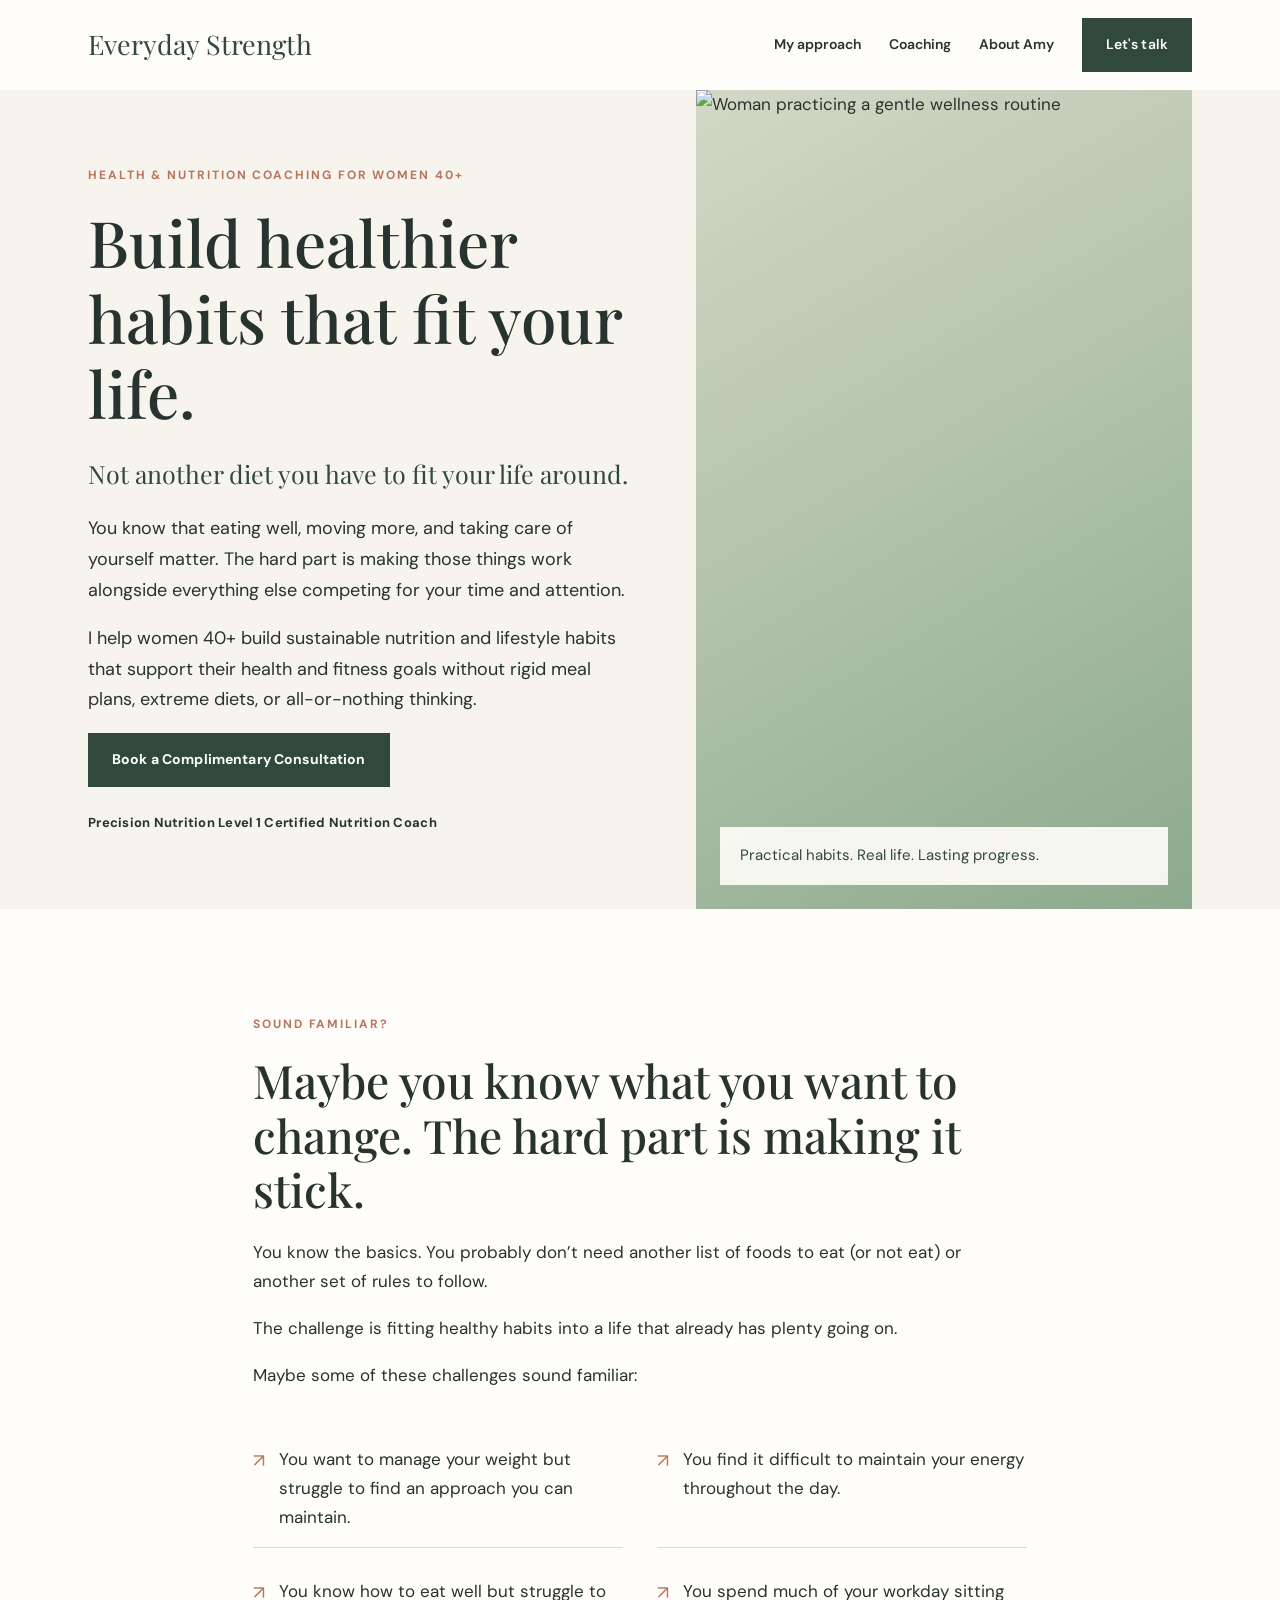
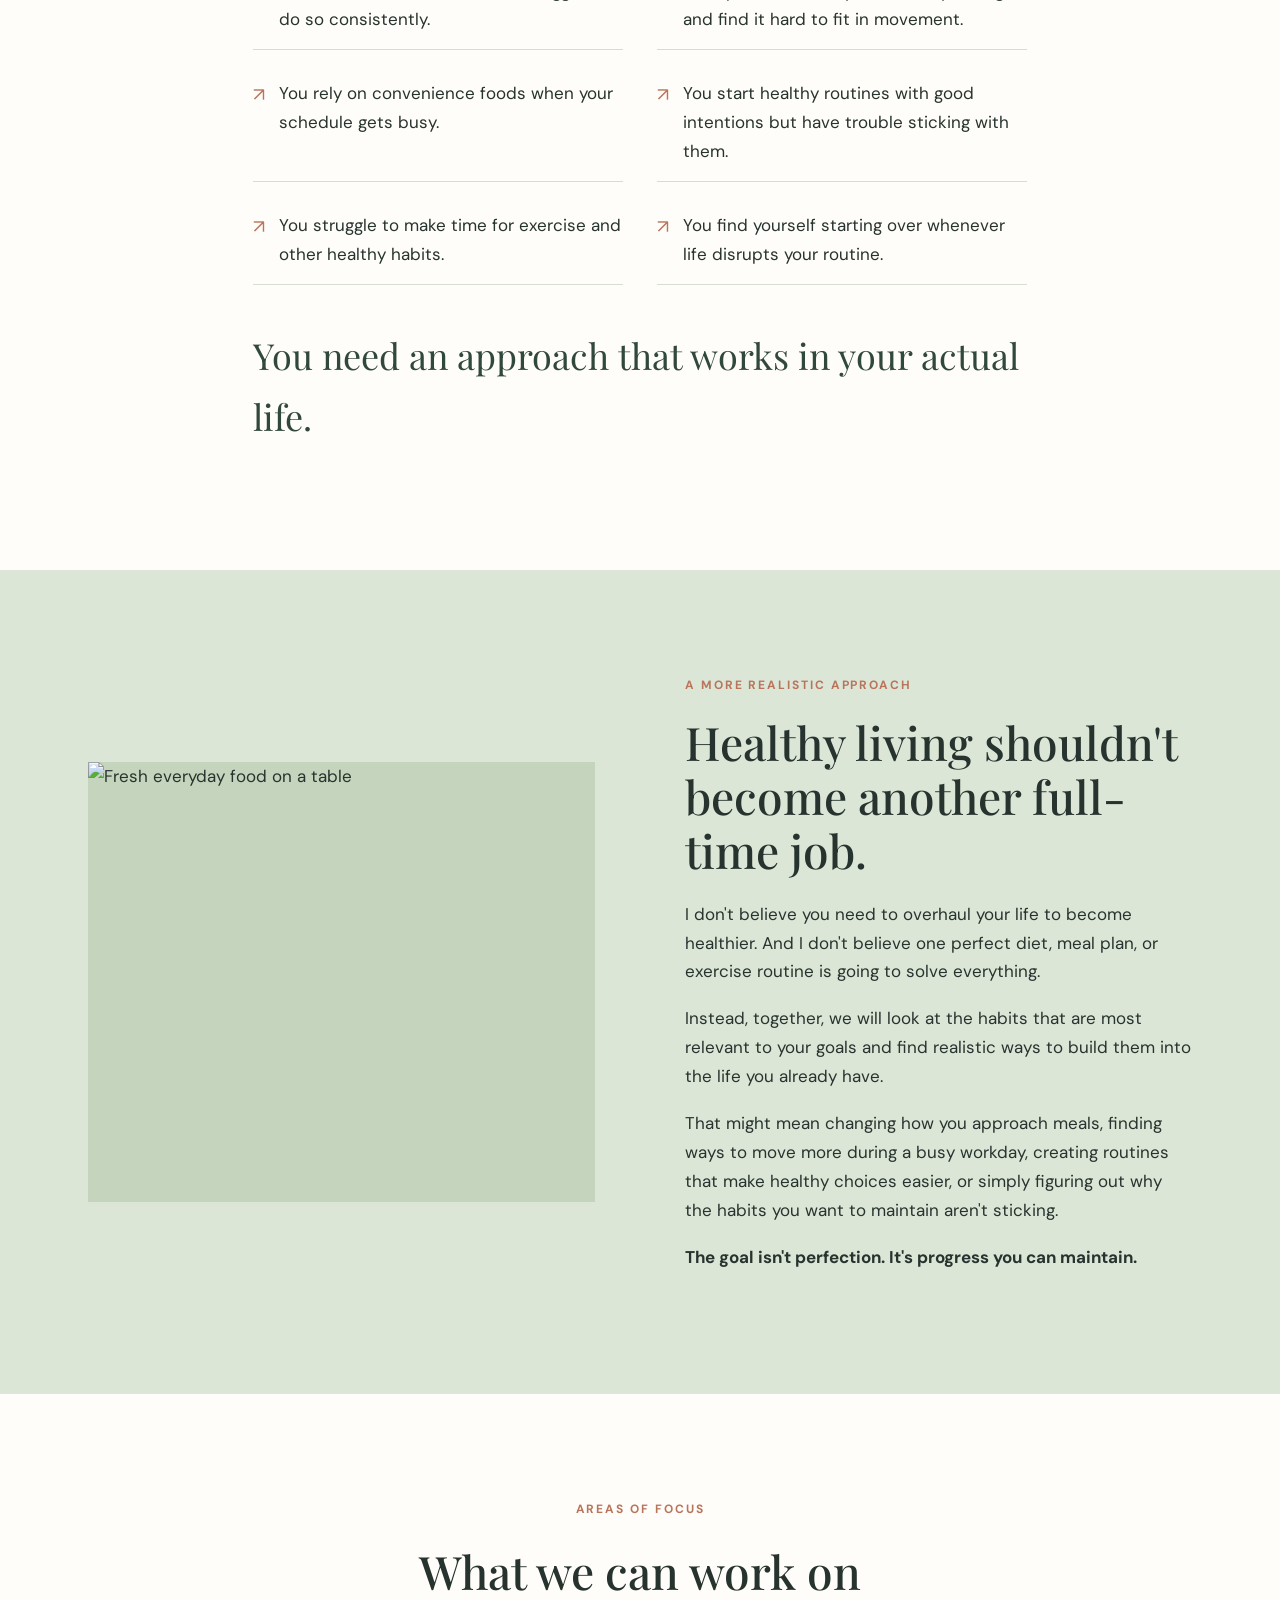
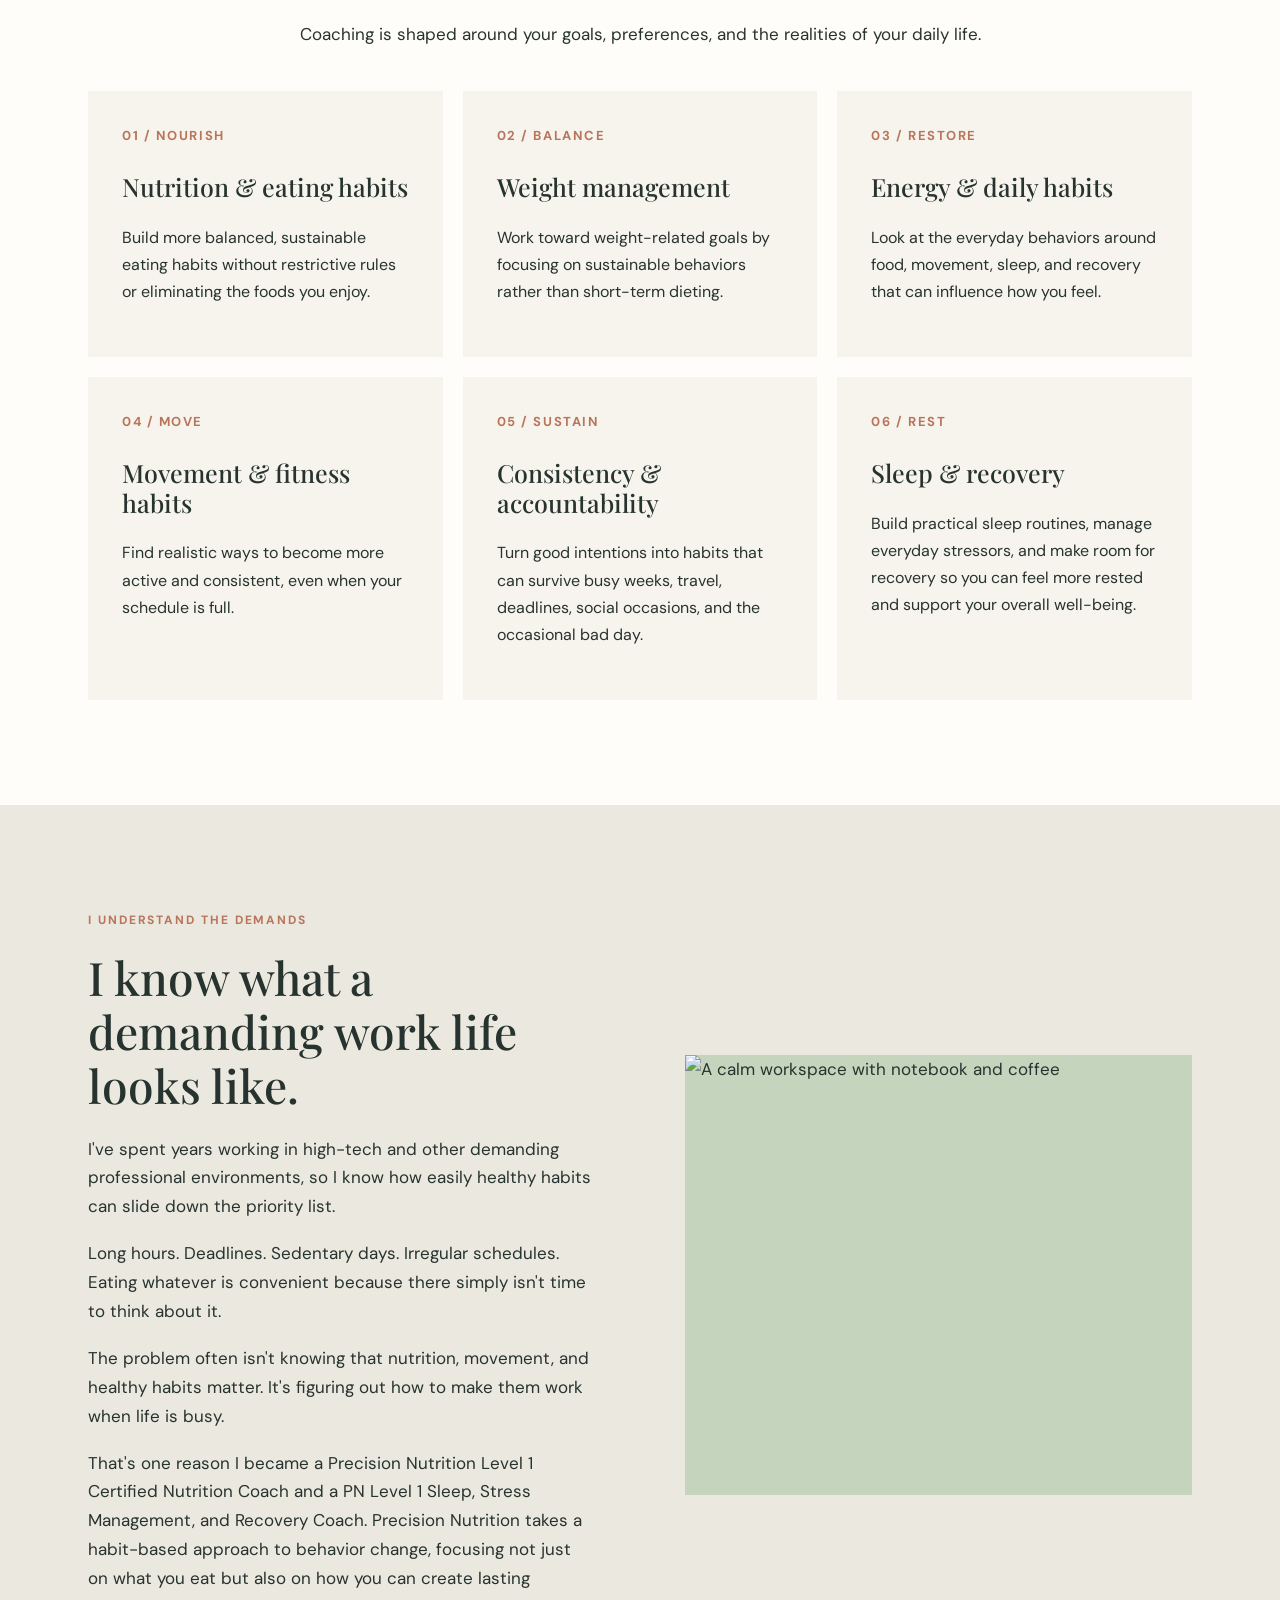
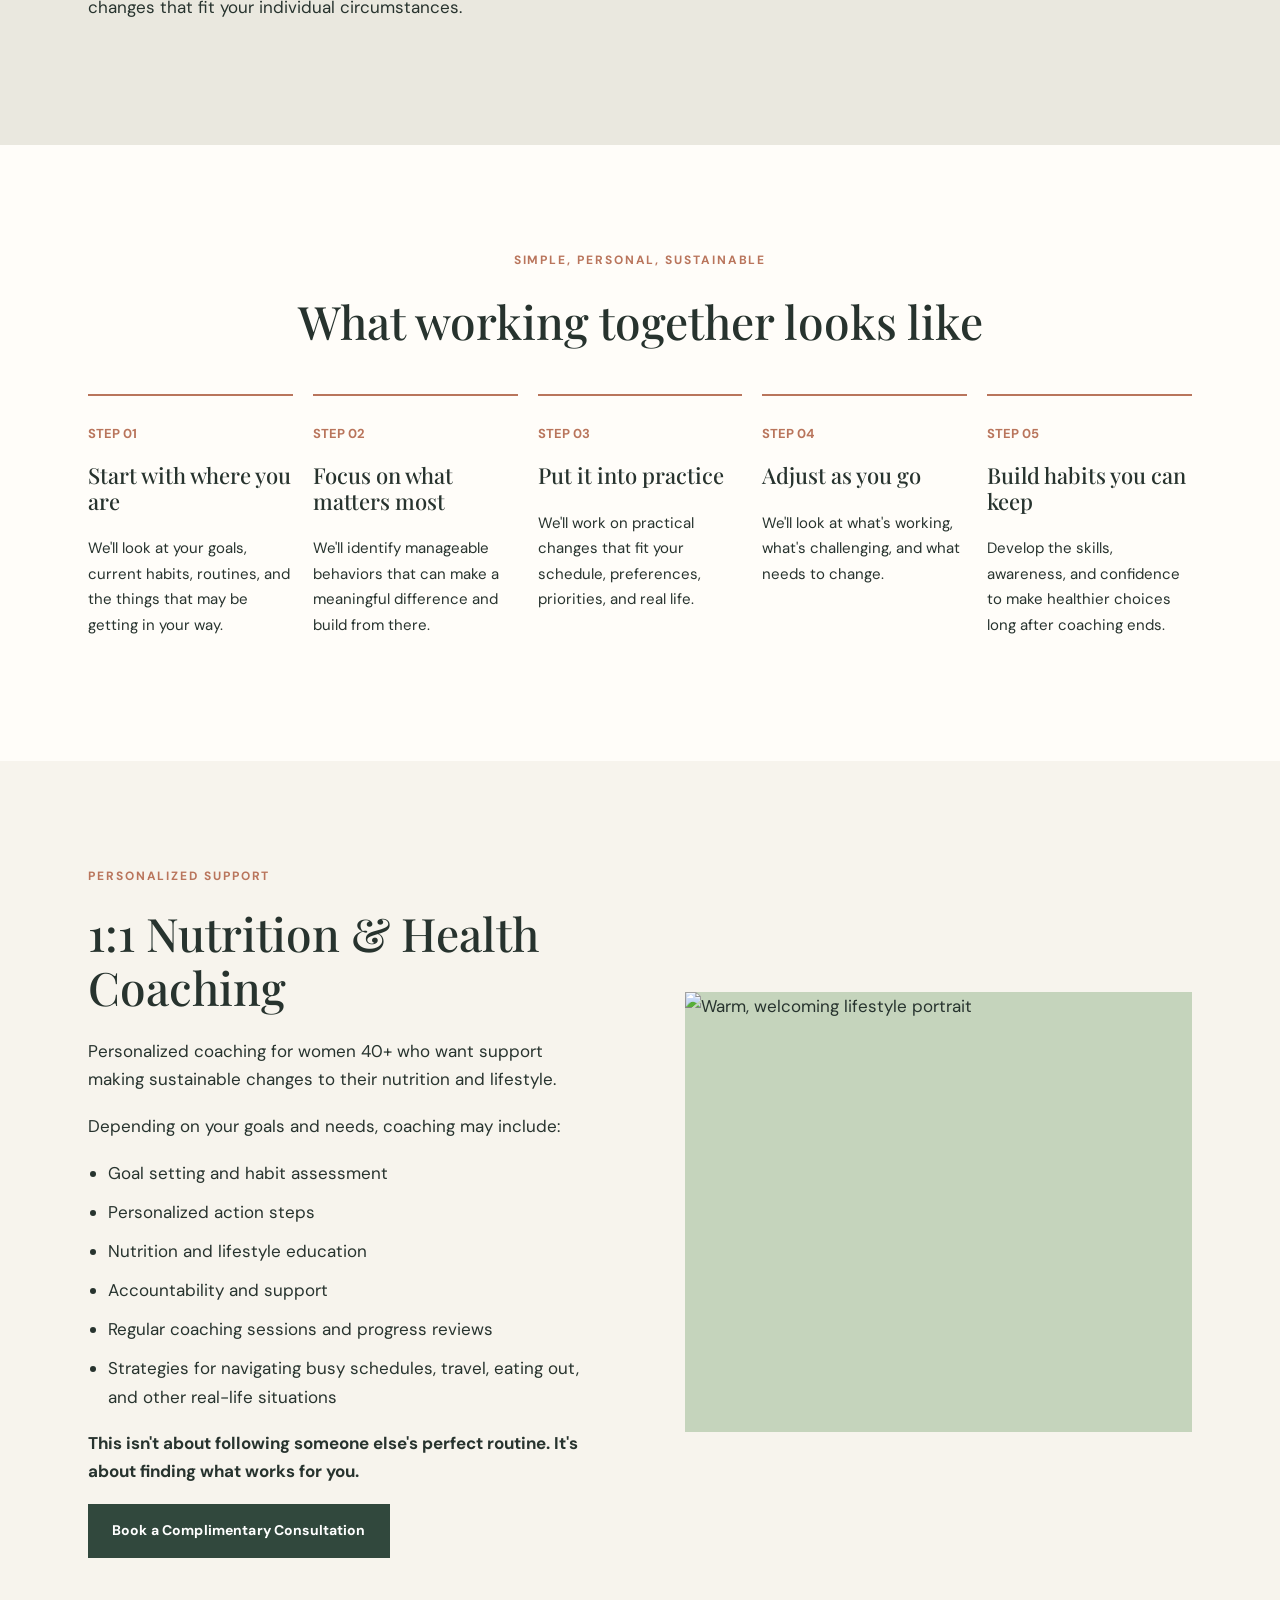
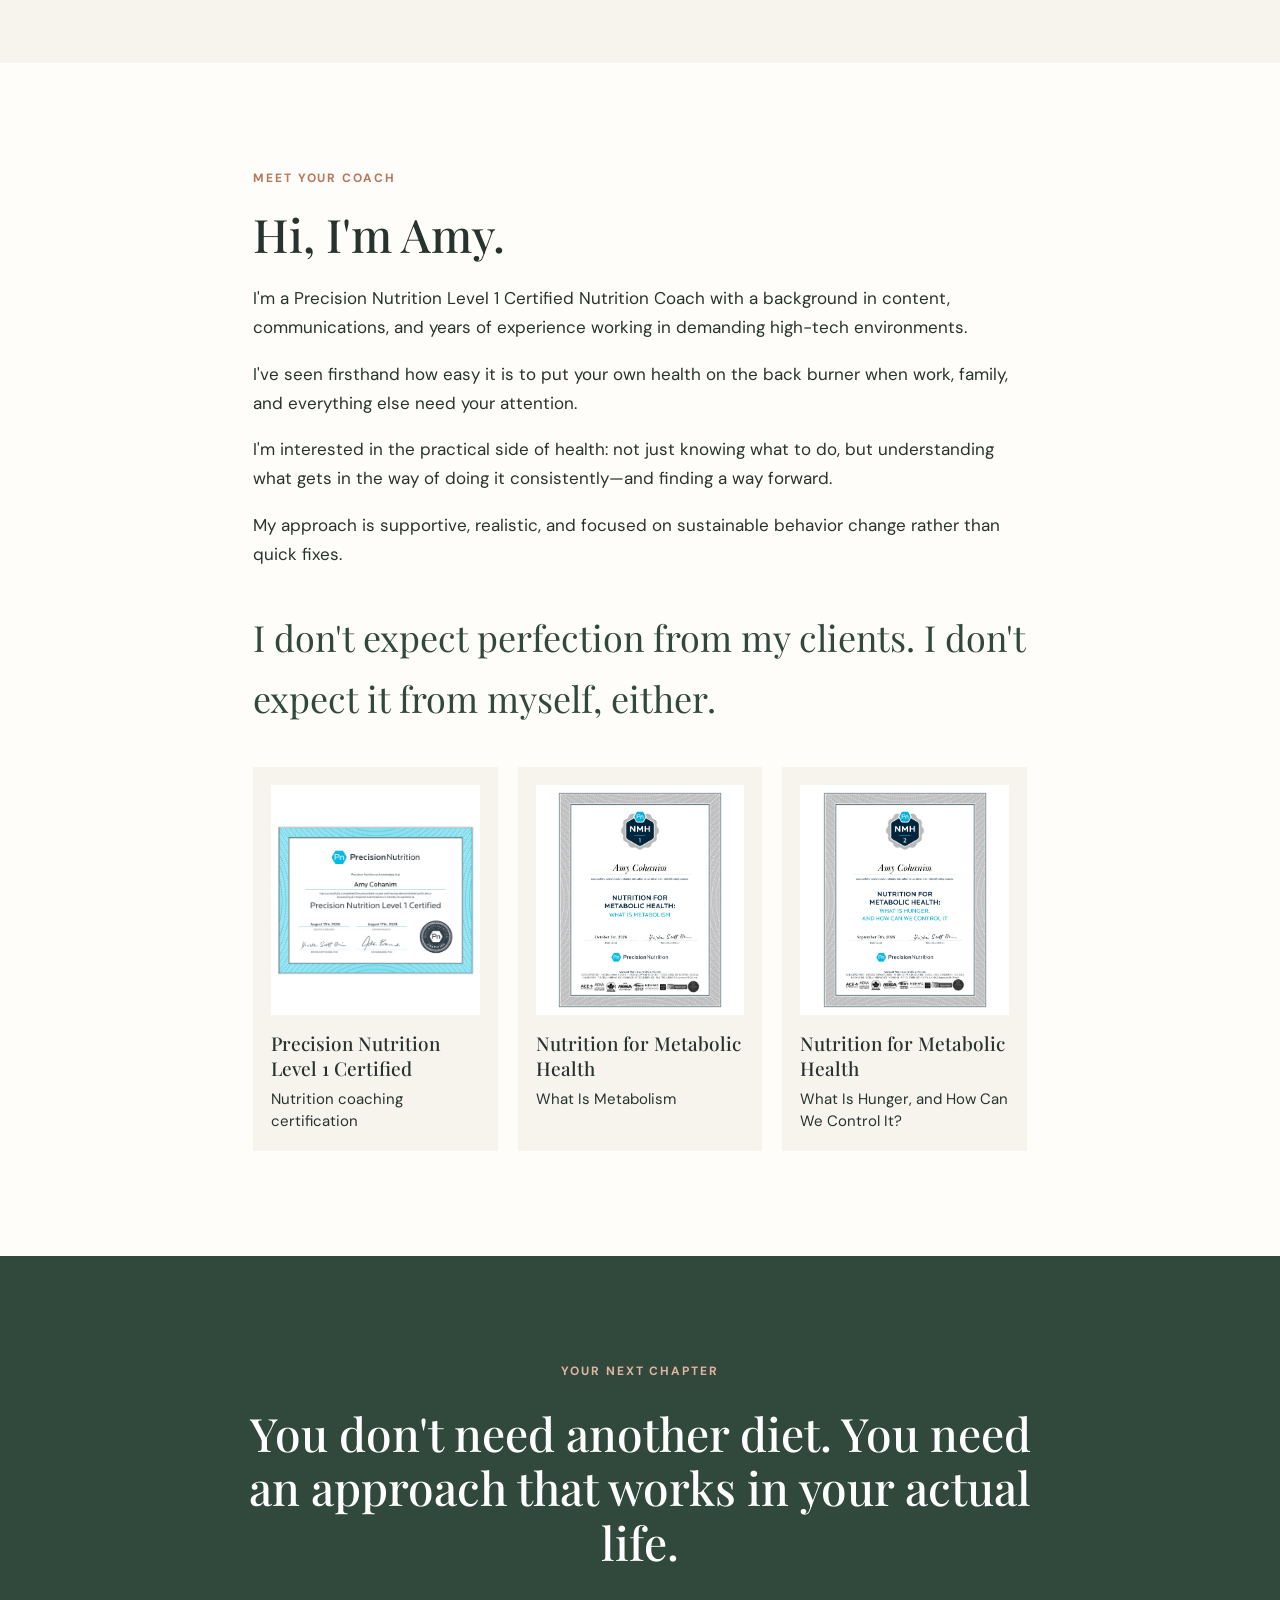
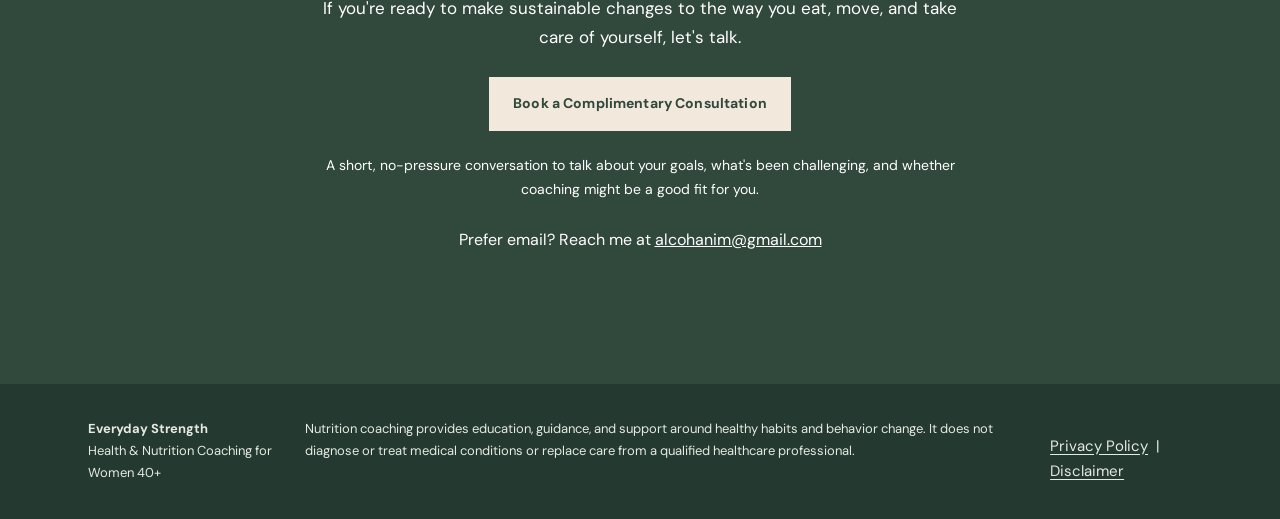
==== commit 3f60ab53: "Fix wording on certificate caption, approach and coach title - Add the question mark to "What Is Hun" ====
--- a/index.html
+++ b/index.html
@@ -1,3 +1,3 @@
 <!DOCTYPE html>
 
-<html lang="en"><head><meta charset="utf-8"/><meta content="width=device-width, initial-scale=1" name="viewport"/><meta content="Everyday Strength offers practical nutrition and health coaching for women 40+. Build healthier habits that fit your life." name="description"/><title>Everyday Strength | Nutrition &amp; Health Coaching for Women 40+</title><link href="https://fonts.googleapis.com" rel="preconnect"/><link crossorigin="" href="https://fonts.gstatic.com" rel="preconnect"/><link href="https://fonts.googleapis.com/css2?family=DM+Sans:wght@400;500;600;700&amp;family=Playfair+Display:wght@400;500;600&amp;display=swap" rel="stylesheet"/><link href="styles.css" rel="stylesheet"/></head><body><header><div class="wrap nav"><a class="brand" href="#top">Everyday Strength</a><nav class="navlinks"><a href="#approach">My approach</a><a href="#coaching">Coaching</a><a href="#about">About Amy</a><a class="btn" href="#consultation">Let's talk</a></nav><a class="menu" href="#coaching">Explore ↓</a></div></header><main id="top"><section class="hero"><div class="wrap hero-grid"><div class="hero-copy"><p class="eyebrow">Health &amp; Nutrition Coaching for Women 40+</p><h1>Build healthier habits that fit your life.</h1><p style="font-family:'Playfair Display',serif;font-size:25px;color:var(--deep)">Not another diet you have to fit your life around.</p><p>You know that eating well, moving more, and taking care of yourself matter. The hard part is making those things work alongside everything else competing for your time and attention.</p><p>I help women 40+ build sustainable nutrition and lifestyle habits that support their health and fitness goals without rigid meal plans, extreme diets, or all-or-nothing thinking.</p><a class="btn" href="https://calendly.com/alcohanim/30min" rel="noopener noreferrer" target="_blank">Book a Complimentary Consultation</a><div class="cert">Precision Nutrition Level 1 Certified Nutrition Coach</div></div><div class="hero-photo"><img alt="Woman practicing a gentle wellness routine" src="https://images.unsplash.com/photo-1633707236776-1188a396f223?auto=format&amp;fit=crop&amp;w=1100&amp;q=85"/><div class="photo-note">Practical habits. Real life. Lasting progress.</div></div></div></section><section class="section"><div class="wrap intro"><p class="eyebrow">Sound familiar?</p><h2>Maybe you know what you want to change. The hard part is making it stick.</h2><p>You know the basics. You probably don’t need another list of foods to eat (or not eat) or another set of rules to follow.</p><p>The challenge is fitting healthy habits into a life that already has plenty going on.</p><p>Maybe some of these challenges sound familiar:</p><div class="checks"><div class="check">You want to manage your weight but struggle to find an approach you can maintain.</div><div class="check">You find it difficult to maintain your energy throughout the day.</div><div class="check">You know how to eat well but struggle to do so consistently.</div><div class="check">You spend much of your workday sitting and find it hard to fit in movement.</div><div class="check">You rely on convenience foods when your schedule gets busy.</div><div class="check">You start healthy routines with good intentions but have trouble sticking with them.</div><div class="check">You struggle to make time for exercise and other healthy habits.</div><div class="check">You find yourself starting over whenever life disrupts your routine.</div></div><p class="quote">You need an approach that works in your actual life.</p></div></section><section class="section tint" id="approach"><div class="wrap split"><div class="visual"><img alt="Fresh everyday food on a table" src="https://images.unsplash.com/photo-1490645935967-10de6ba17061?auto=format&amp;fit=crop&amp;w=1000&amp;q=85"/></div><div><p class="eyebrow">A more realistic approach</p><h2>Healthy living shouldn't become another full-time job.</h2><p>I don't believe you need to overhaul your life to become healthier. And I don't believe one perfect diet, meal plan, or exercise routine is going to solve everything.</p><p>Instead, together, we will look at the habits that are most relevant to your goals and find realistic ways to build them into the life you already have.</p><p>That might mean changing how you approach meals, finding ways to move more during a busy workday, creating routines that make healthy choices easier, or simply figuring out why the habits you want to maintain aren't sticking.</p><p><strong>The goal isn't perfection. It's progress you can maintain.</strong></p></div></div></section><section class="section" id="coaching"><div class="wrap"><div class="center"><p class="eyebrow">Areas of focus</p><h2>What we can work on</h2><p>Coaching is shaped around your goals, preferences, and the realities of your daily life.</p></div><div class="cards"><article class="card"><div class="number">01 / NOURISH</div><h3>Nutrition &amp; eating habits</h3><p>Build more balanced, sustainable eating habits without restrictive rules or eliminating the foods you enjoy.</p></article><article class="card"><div class="number">02 / BALANCE</div><h3>Weight management</h3><p>Work toward weight-related goals by focusing on sustainable behaviors rather than short-term dieting.</p></article><article class="card"><div class="number">03 / RESTORE</div><h3>Energy &amp; daily habits</h3><p>Look at the everyday behaviors around food, movement, sleep, and recovery that can influence how you feel.</p></article><article class="card"><div class="number">04 / MOVE</div><h3>Movement &amp; fitness habits</h3><p>Find realistic ways to become more active and consistent, even when your schedule is full.</p></article><article class="card"><div class="number">05 / SUSTAIN</div><h3>Consistency &amp; accountability</h3><p>Turn good intentions into habits that can survive busy weeks, travel, deadlines, social occasions, and the occasional bad day.</p></article><article class="card"><div class="number">06 / REST</div><h3>Sleep &amp; recovery</h3><p>Build practical sleep routines, manage everyday stressors, and make room for recovery so you can feel more rested and support your overall well-being.</p></article></div></div></section><section class="section about"><div class="wrap split"><div><p class="eyebrow">I understand the demands</p><h2>I know what a demanding work life looks like.</h2><p>I've spent years working in high-tech and other demanding professional environments, so I know how easily healthy habits can slide down the priority list.</p><p>Long hours. Deadlines. Sedentary days. Irregular schedules. Eating whatever is convenient because there simply isn't time to think about it.</p><p>The problem often isn't knowing that nutrition, movement, and healthy habits matter. It's figuring out how to make them work when life is busy.</p><p>That's one reason I became a Precision Nutrition Level 1 certified nutrition coach and a PN Level 1 Sleep, Stress Management, and Recovery Coach. Precision Nutrition takes a habit-based approach to behavior change, focusing not just on what you eat, but on how you can create lasting changes that fit your individual circumstances.</p></div><div class="visual"><img alt="A calm workspace with notebook and coffee" src="https://images.unsplash.com/photo-1499209974431-9dddcece7f88?auto=format&amp;fit=crop&amp;w=1000&amp;q=85"/></div></div></section><section class="section"><div class="wrap"><div class="center"><p class="eyebrow">Simple, personal, sustainable</p><h2>What working together looks like</h2></div><div class="steps"><div class="step"><span>STEP 01</span><h3>Start with where you are</h3><p>We'll look at your goals, current habits, routines, and the things that may be getting in your way.</p></div><div class="step"><span>STEP 02</span><h3>Focus on what matters most</h3><p>We'll identify manageable behaviors that can make a meaningful difference and build from there.</p></div><div class="step"><span>STEP 03</span><h3>Put it into practice</h3><p>We'll work on practical changes that fit your schedule, preferences, priorities, and real life.</p></div><div class="step"><span>STEP 04</span><h3>Adjust as you go</h3><p>We'll look at what's working, what's challenging, and what needs to change.</p></div><div class="step"><span>STEP 05</span><h3>Build habits you can keep</h3><p>Develop the skills, awareness, and confidence to make healthier choices long after coaching ends.</p></div></div></div></section><section class="section feature"><div class="wrap split"><div><p class="eyebrow">Personalized support</p><h2>1:1 Nutrition &amp; Health Coaching</h2><p>Personalized coaching for women 40+ who want support making sustainable changes to their nutrition and lifestyle.</p><p>Depending on your goals and needs, coaching may include:</p><ul class="bullets"><li>Goal setting and habit assessment</li><li>Personalized action steps</li><li>Nutrition and lifestyle education</li><li>Accountability and support</li><li>Regular coaching sessions and progress reviews</li><li>Strategies for navigating busy schedules, travel, eating out, and other real-life situations</li></ul><p><strong>This isn't about following someone else's perfect routine. It's about finding what works for you.</strong></p><a class="btn" href="https://calendly.com/alcohanim/30min" rel="noopener noreferrer" target="_blank">Book a Complimentary Consultation</a></div><div class="visual"><img alt="Warm, welcoming lifestyle portrait" src="https://images.unsplash.com/photo-1517841905240-472988babdf9?auto=format&amp;fit=crop&amp;w=1000&amp;q=85"/></div></div></section><section class="section" id="about"><div class="wrap intro"><p class="eyebrow">Meet your coach</p><h2>Hi, I'm Amy.</h2><p>I'm a Precision Nutrition Level 1 certified nutrition coach with a background in content, communications, and years of experience working in demanding high-tech environments.</p><p>I've seen firsthand how easy it is to put your own health on the back burner when work, family, and everything else need your attention.</p><p>I'm interested in the practical side of health: not just knowing what to do, but understanding what gets in the way of doing it consistently—and finding a way forward.</p><p>My approach is supportive, realistic, and focused on sustainable behavior change rather than quick fixes.</p><p class="quote">I don't expect perfection from my clients. I don't expect it from myself, either.</p><div class="credential-gallery"><div class="credential-card"><a aria-label="Enlarge Precision Nutrition Level 1 Certified — Nutrition coaching certification" class="credential-image" href="#certificate-full"><img alt="Precision Nutrition Level 1 Certified — Nutrition coaching certification" draggable="false" loading="lazy" src="images/certificates/pn-level-1.jpg"/></a><h3>Precision Nutrition Level 1 Certified</h3><p>Nutrition coaching certification</p></div><div class="credential-card"><a aria-label="Enlarge Nutrition for Metabolic Health — What Is Metabolism" class="credential-image" href="#certificate-nmh1"><img alt="Nutrition for Metabolic Health — What Is Metabolism" draggable="false" loading="lazy" src="images/certificates/metabolic-health-metabolism.jpg"/></a><h3>Nutrition for Metabolic Health</h3><p>What Is Metabolism</p></div><div class="credential-card"><a aria-label="Enlarge Nutrition for Metabolic Health — What Is Hunger, and How Can We Control It" class="credential-image" href="#certificate-nmh2"><img alt="Nutrition for Metabolic Health — What Is Hunger, and How Can We Control It" draggable="false" loading="lazy" src="images/certificates/metabolic-health-hunger.jpg"/></a><h3>Nutrition for Metabolic Health</h3><p>What Is Hunger, and How Can We Control It</p></div></div></div></section><section class="section final" id="consultation"><div class="wrap"><p class="eyebrow">Your next chapter</p><h2>You don't need another diet. You need an approach that works in your actual life.</h2><p>If you're ready to make sustainable changes to the way you eat, move, and take care of yourself, let's talk.</p><a class="btn" href="https://calendly.com/alcohanim/30min" rel="noopener noreferrer" target="_blank">Book a Complimentary Consultation</a><p style="font-size:14px;margin-top:23px">A short, no-pressure conversation to talk about your goals, what's been challenging, and whether coaching might be a good fit for you.</p><p style="font-size:16px">Prefer email? Reach me at <a href="mailto:alcohanim@gmail.com">alcohanim@gmail.com</a></p></div></section></main><footer><div class="wrap"><div><strong>Everyday Strength</strong><p>Health &amp; Nutrition Coaching for Women 40+</p></div><p>Nutrition coaching provides education, guidance, and support around healthy habits and behavior change. It does not diagnose or treat medical conditions or replace care from a qualified healthcare professional.</p><p class="privacy-footer"><a href="privacy.html">Privacy Policy</a> &nbsp;|&nbsp; <a href="disclaimer.html">Disclaimer</a></p></div></footer><div aria-label="Precision Nutrition Level 1 certificate" aria-modal="true" class="cert-lightbox" id="certificate-full" role="dialog"><a aria-label="Close certificate" class="cert-close" href="#about">Close ×</a><img alt="Full-size Precision Nutrition Level 1 certificate awarded to Amy Cohanim" src="images/certificates/pn-level-1.jpg"/></div><div aria-label="Nutrition for Metabolic Health — What Is Metabolism" aria-modal="true" class="cert-lightbox" id="certificate-nmh1" role="dialog"><a aria-label="Close certificate" class="cert-close" href="#about">Close ×</a><img alt="Nutrition for Metabolic Health — What Is Metabolism" draggable="false" src="images/certificates/metabolic-health-metabolism.jpg"/></div><div aria-label="Nutrition for Metabolic Health — What Is Hunger, and How Can We Control It" aria-modal="true" class="cert-lightbox" id="certificate-nmh2" role="dialog"><a aria-label="Close certificate" class="cert-close" href="#about">Close ×</a><img alt="Nutrition for Metabolic Health — What Is Hunger, and How Can We Control It" draggable="false" src="images/certificates/metabolic-health-hunger.jpg"/></div></body></html>
+<html lang="en"><head><meta charset="utf-8"/><meta content="width=device-width, initial-scale=1" name="viewport"/><meta content="Everyday Strength offers practical nutrition and health coaching for women 40+. Build healthier habits that fit your life." name="description"/><title>Everyday Strength | Nutrition &amp; Health Coaching for Women 40+</title><link href="https://fonts.googleapis.com" rel="preconnect"/><link crossorigin="" href="https://fonts.gstatic.com" rel="preconnect"/><link href="https://fonts.googleapis.com/css2?family=DM+Sans:wght@400;500;600;700&amp;family=Playfair+Display:wght@400;500;600&amp;display=swap" rel="stylesheet"/><link href="styles.css" rel="stylesheet"/></head><body><header><div class="wrap nav"><a class="brand" href="#top">Everyday Strength</a><nav class="navlinks"><a href="#approach">My approach</a><a href="#coaching">Coaching</a><a href="#about">About Amy</a><a class="btn" href="#consultation">Let's talk</a></nav><a class="menu" href="#coaching">Explore ↓</a></div></header><main id="top"><section class="hero"><div class="wrap hero-grid"><div class="hero-copy"><p class="eyebrow">Health &amp; Nutrition Coaching for Women 40+</p><h1>Build healthier habits that fit your life.</h1><p style="font-family:'Playfair Display',serif;font-size:25px;color:var(--deep)">Not another diet you have to fit your life around.</p><p>You know that eating well, moving more, and taking care of yourself matter. The hard part is making those things work alongside everything else competing for your time and attention.</p><p>I help women 40+ build sustainable nutrition and lifestyle habits that support their health and fitness goals without rigid meal plans, extreme diets, or all-or-nothing thinking.</p><a class="btn" href="https://calendly.com/alcohanim/consultation" rel="noopener noreferrer" target="_blank">Book a Complimentary Consultation</a><div class="cert">Precision Nutrition Level 1 Certified Nutrition Coach</div></div><div class="hero-photo"><img alt="Woman practicing a gentle wellness routine" src="https://images.unsplash.com/photo-1633707236776-1188a396f223?auto=format&amp;fit=crop&amp;w=1100&amp;q=85"/><div class="photo-note">Practical habits. Real life. Lasting progress.</div></div></div></section><section class="section"><div class="wrap intro"><p class="eyebrow">Sound familiar?</p><h2>Maybe you know what you want to change. The hard part is making it stick.</h2><p>You know the basics. You probably don’t need another list of foods to eat (or not eat) or another set of rules to follow.</p><p>The challenge is fitting healthy habits into a life that already has plenty going on.</p><p>Maybe some of these challenges sound familiar:</p><div class="checks"><div class="check">You want to manage your weight but struggle to find an approach you can maintain.</div><div class="check">You find it difficult to maintain your energy throughout the day.</div><div class="check">You know how to eat well but struggle to do so consistently.</div><div class="check">You spend much of your workday sitting and find it hard to fit in movement.</div><div class="check">You rely on convenience foods when your schedule gets busy.</div><div class="check">You start healthy routines with good intentions but have trouble sticking with them.</div><div class="check">You struggle to make time for exercise and other healthy habits.</div><div class="check">You find yourself starting over whenever life disrupts your routine.</div></div><p class="quote">You need an approach that works in your actual life.</p></div></section><section class="section tint" id="approach"><div class="wrap split"><div class="visual"><img alt="Fresh everyday food on a table" src="https://images.unsplash.com/photo-1490645935967-10de6ba17061?auto=format&amp;fit=crop&amp;w=1000&amp;q=85"/></div><div><p class="eyebrow">A more realistic approach</p><h2>Healthy living shouldn't become another full-time job.</h2><p>I don't believe you need to overhaul your life to become healthier. And I don't believe one perfect diet, meal plan, or exercise routine is going to solve everything.</p><p>Instead, together, we will look at the habits that are most relevant to your goals and find realistic ways to build them into the life you already have.</p><p>That might mean changing how you approach meals, finding ways to move more during a busy workday, creating routines that make healthy choices easier, or simply figuring out why the habits you want to maintain aren't sticking.</p><p><strong>The goal isn't perfection. It's progress you can maintain.</strong></p></div></div></section><section class="section" id="coaching"><div class="wrap"><div class="center"><p class="eyebrow">Areas of focus</p><h2>What we can work on</h2><p>Coaching is shaped around your goals, preferences, and the realities of your daily life.</p></div><div class="cards"><article class="card"><div class="number">01 / NOURISH</div><h3>Nutrition &amp; eating habits</h3><p>Build more balanced, sustainable eating habits without restrictive rules or eliminating the foods you enjoy.</p></article><article class="card"><div class="number">02 / BALANCE</div><h3>Weight management</h3><p>Work toward weight-related goals by focusing on sustainable behaviors rather than short-term dieting.</p></article><article class="card"><div class="number">03 / RESTORE</div><h3>Energy &amp; daily habits</h3><p>Look at the everyday behaviors around food, movement, sleep, and recovery that can influence how you feel.</p></article><article class="card"><div class="number">04 / MOVE</div><h3>Movement &amp; fitness habits</h3><p>Find realistic ways to become more active and consistent, even when your schedule is full.</p></article><article class="card"><div class="number">05 / SUSTAIN</div><h3>Consistency &amp; accountability</h3><p>Turn good intentions into habits that can survive busy weeks, travel, deadlines, social occasions, and the occasional bad day.</p></article><article class="card"><div class="number">06 / REST</div><h3>Sleep &amp; recovery</h3><p>Build practical sleep routines, manage everyday stressors, and make room for recovery so you can feel more rested and support your overall well-being.</p></article></div></div></section><section class="section about"><div class="wrap split"><div><p class="eyebrow">I understand the demands</p><h2>I know what a demanding work life looks like.</h2><p>I've spent years working in high-tech and other demanding professional environments, so I know how easily healthy habits can slide down the priority list.</p><p>Long hours. Deadlines. Sedentary days. Irregular schedules. Eating whatever is convenient because there simply isn't time to think about it.</p><p>The problem often isn't knowing that nutrition, movement, and healthy habits matter. It's figuring out how to make them work when life is busy.</p><p>That's one reason I became a Precision Nutrition Level 1 Certified Nutrition Coach and a PN Level 1 Sleep, Stress Management, and Recovery Coach. Precision Nutrition takes a habit-based approach to behavior change, focusing not just on what you eat but also on how you can create lasting changes that fit your individual circumstances.</p></div><div class="visual"><img alt="A calm workspace with notebook and coffee" src="https://images.unsplash.com/photo-1499209974431-9dddcece7f88?auto=format&amp;fit=crop&amp;w=1000&amp;q=85"/></div></div></section><section class="section"><div class="wrap"><div class="center"><p class="eyebrow">Simple, personal, sustainable</p><h2>What working together looks like</h2></div><div class="steps"><div class="step"><span>STEP 01</span><h3>Start with where you are</h3><p>We'll look at your goals, current habits, routines, and the things that may be getting in your way.</p></div><div class="step"><span>STEP 02</span><h3>Focus on what matters most</h3><p>We'll identify manageable behaviors that can make a meaningful difference and build from there.</p></div><div class="step"><span>STEP 03</span><h3>Put it into practice</h3><p>We'll work on practical changes that fit your schedule, preferences, priorities, and real life.</p></div><div class="step"><span>STEP 04</span><h3>Adjust as you go</h3><p>We'll look at what's working, what's challenging, and what needs to change.</p></div><div class="step"><span>STEP 05</span><h3>Build habits you can keep</h3><p>Develop the skills, awareness, and confidence to make healthier choices long after coaching ends.</p></div></div></div></section><section class="section feature"><div class="wrap split"><div><p class="eyebrow">Personalized support</p><h2>1:1 Nutrition &amp; Health Coaching</h2><p>Personalized coaching for women 40+ who want support making sustainable changes to their nutrition and lifestyle.</p><p>Depending on your goals and needs, coaching may include:</p><ul class="bullets"><li>Goal setting and habit assessment</li><li>Personalized action steps</li><li>Nutrition and lifestyle education</li><li>Accountability and support</li><li>Regular coaching sessions and progress reviews</li><li>Strategies for navigating busy schedules, travel, eating out, and other real-life situations</li></ul><p><strong>This isn't about following someone else's perfect routine. It's about finding what works for you.</strong></p><a class="btn" href="https://calendly.com/alcohanim/consultation" rel="noopener noreferrer" target="_blank">Book a Complimentary Consultation</a></div><div class="visual"><img alt="Warm, welcoming lifestyle portrait" src="https://images.unsplash.com/photo-1517841905240-472988babdf9?auto=format&amp;fit=crop&amp;w=1000&amp;q=85"/></div></div></section><section class="section" id="about"><div class="wrap intro"><p class="eyebrow">Meet your coach</p><h2>Hi, I'm Amy.</h2><p>I'm a Precision Nutrition Level 1 Certified Nutrition Coach with a background in content, communications, and years of experience working in demanding high-tech environments.</p><p>I've seen firsthand how easy it is to put your own health on the back burner when work, family, and everything else need your attention.</p><p>I'm interested in the practical side of health: not just knowing what to do, but understanding what gets in the way of doing it consistently—and finding a way forward.</p><p>My approach is supportive, realistic, and focused on sustainable behavior change rather than quick fixes.</p><p class="quote">I don't expect perfection from my clients. I don't expect it from myself, either.</p><div class="credential-gallery"><div class="credential-card"><a aria-label="Enlarge Precision Nutrition Level 1 Certified — Nutrition coaching certification" class="credential-image" href="#certificate-full"><img alt="Precision Nutrition Level 1 Certified — Nutrition coaching certification" draggable="false" loading="lazy" src="images/certificates/pn-level-1.jpg"/></a><h3>Precision Nutrition Level 1 Certified</h3><p>Nutrition coaching certification</p></div><div class="credential-card"><a aria-label="Enlarge Nutrition for Metabolic Health — What Is Metabolism" class="credential-image" href="#certificate-nmh1"><img alt="Nutrition for Metabolic Health — What Is Metabolism" draggable="false" loading="lazy" src="images/certificates/metabolic-health-metabolism.jpg"/></a><h3>Nutrition for Metabolic Health</h3><p>What Is Metabolism</p></div><div class="credential-card"><a aria-label="Enlarge Nutrition for Metabolic Health — What Is Hunger, and How Can We Control It?" class="credential-image" href="#certificate-nmh2"><img alt="Nutrition for Metabolic Health — What Is Hunger, and How Can We Control It?" draggable="false" loading="lazy" src="images/certificates/metabolic-health-hunger.jpg"/></a><h3>Nutrition for Metabolic Health</h3><p>What Is Hunger, and How Can We Control It?</p></div></div></div></section><section class="section final" id="consultation"><div class="wrap"><p class="eyebrow">Your next chapter</p><h2>You don't need another diet. You need an approach that works in your actual life.</h2><p>If you're ready to make sustainable changes to the way you eat, move, and take care of yourself, let's talk.</p><a class="btn" href="https://calendly.com/alcohanim/consultation" rel="noopener noreferrer" target="_blank">Book a Complimentary Consultation</a><p style="font-size:14px;margin-top:23px">A short, no-pressure conversation to talk about your goals, what's been challenging, and whether coaching might be a good fit for you.</p><p style="font-size:16px">Prefer email? Reach me at <a href="mailto:alcohanim@gmail.com">alcohanim@gmail.com</a></p></div></section></main><footer><div class="wrap"><div><strong>Everyday Strength</strong><p>Health &amp; Nutrition Coaching for Women 40+</p></div><p>Nutrition coaching provides education, guidance, and support around healthy habits and behavior change. It does not diagnose or treat medical conditions or replace care from a qualified healthcare professional.</p><p class="privacy-footer"><a href="privacy.html">Privacy Policy</a> &nbsp;|&nbsp; <a href="disclaimer.html">Disclaimer</a></p></div></footer><div aria-label="Precision Nutrition Level 1 certificate" aria-modal="true" class="cert-lightbox" id="certificate-full" role="dialog"><a aria-label="Close certificate" class="cert-close" href="#about">Close ×</a><img alt="Full-size Precision Nutrition Level 1 certificate awarded to Amy Cohanim" src="images/certificates/pn-level-1.jpg"/></div><div aria-label="Nutrition for Metabolic Health — What Is Metabolism" aria-modal="true" class="cert-lightbox" id="certificate-nmh1" role="dialog"><a aria-label="Close certificate" class="cert-close" href="#about">Close ×</a><img alt="Nutrition for Metabolic Health — What Is Metabolism" draggable="false" src="images/certificates/metabolic-health-metabolism.jpg"/></div><div aria-label="Nutrition for Metabolic Health — What Is Hunger, and How Can We Control It?" aria-modal="true" class="cert-lightbox" id="certificate-nmh2" role="dialog"><a aria-label="Close certificate" class="cert-close" href="#about">Close ×</a><img alt="Nutrition for Metabolic Health — What Is Hunger, and How Can We Control It?" draggable="false" src="images/certificates/metabolic-health-hunger.jpg"/></div></body></html>
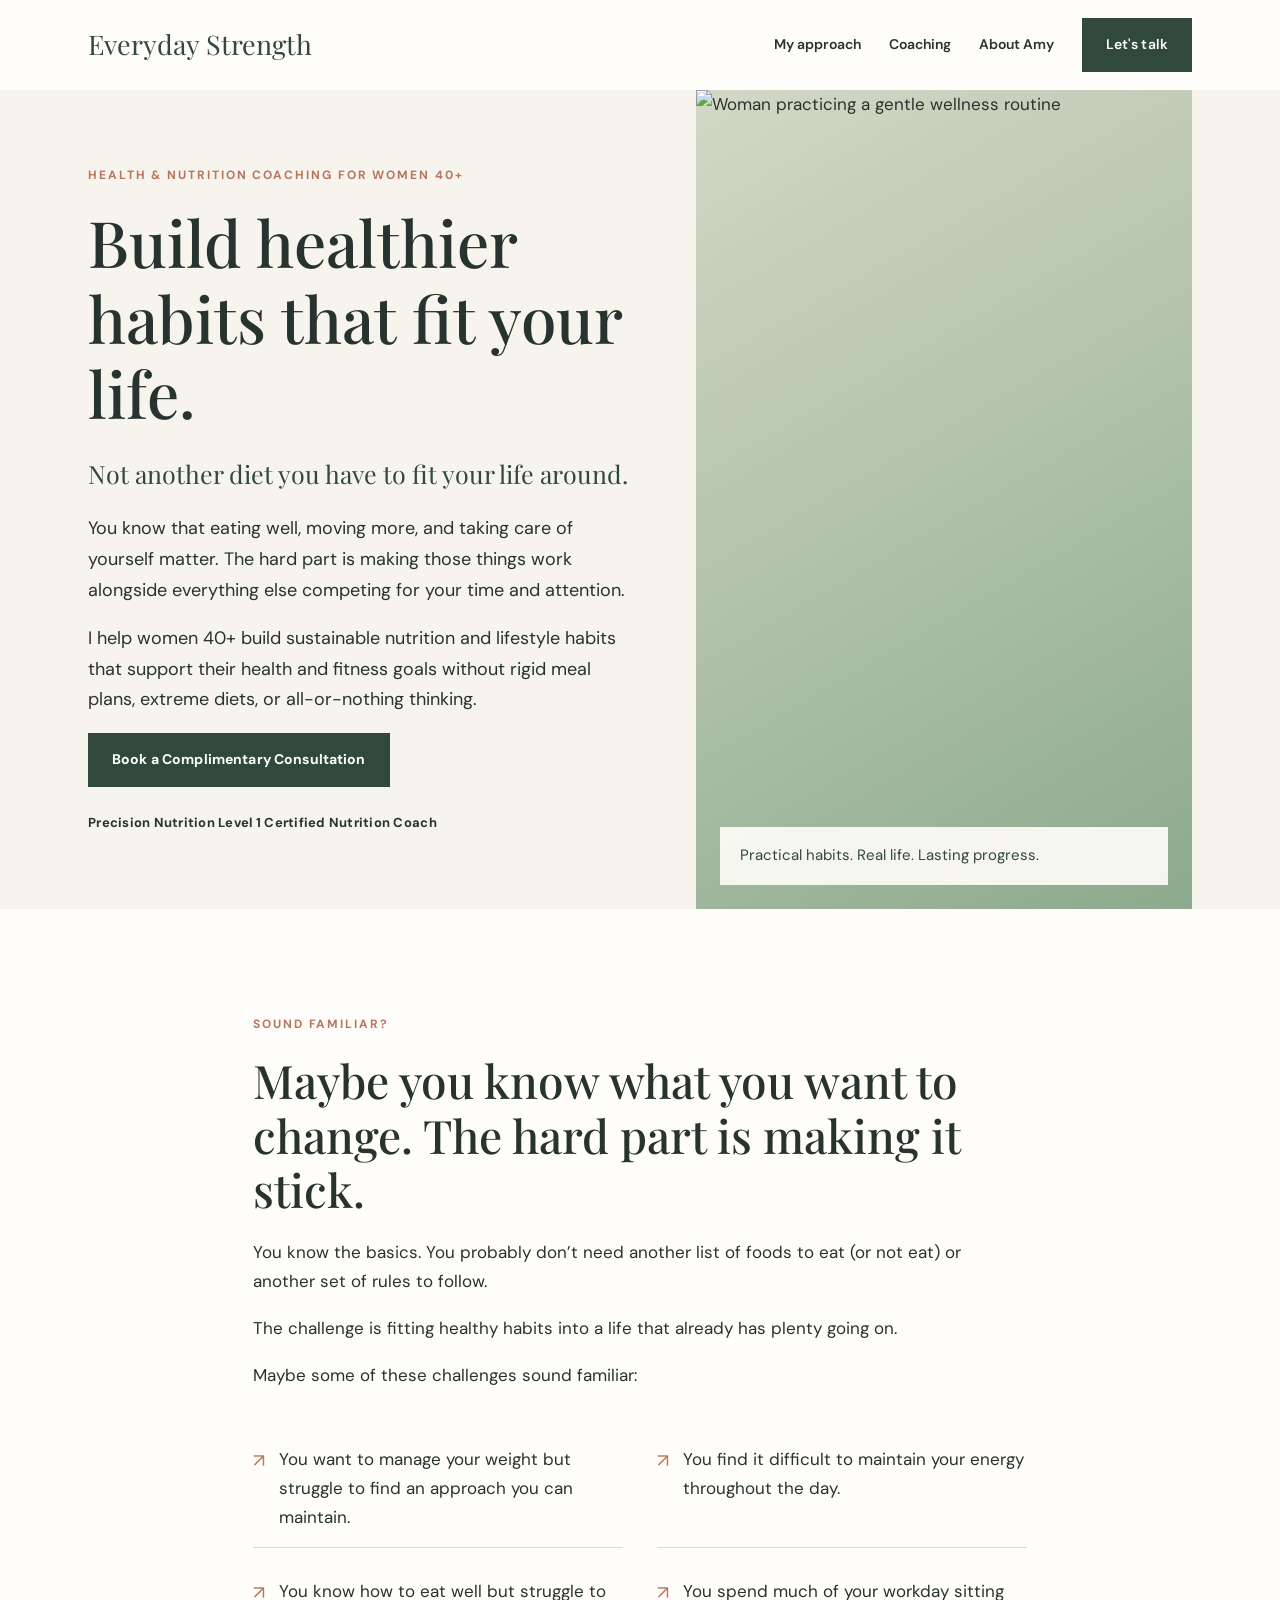
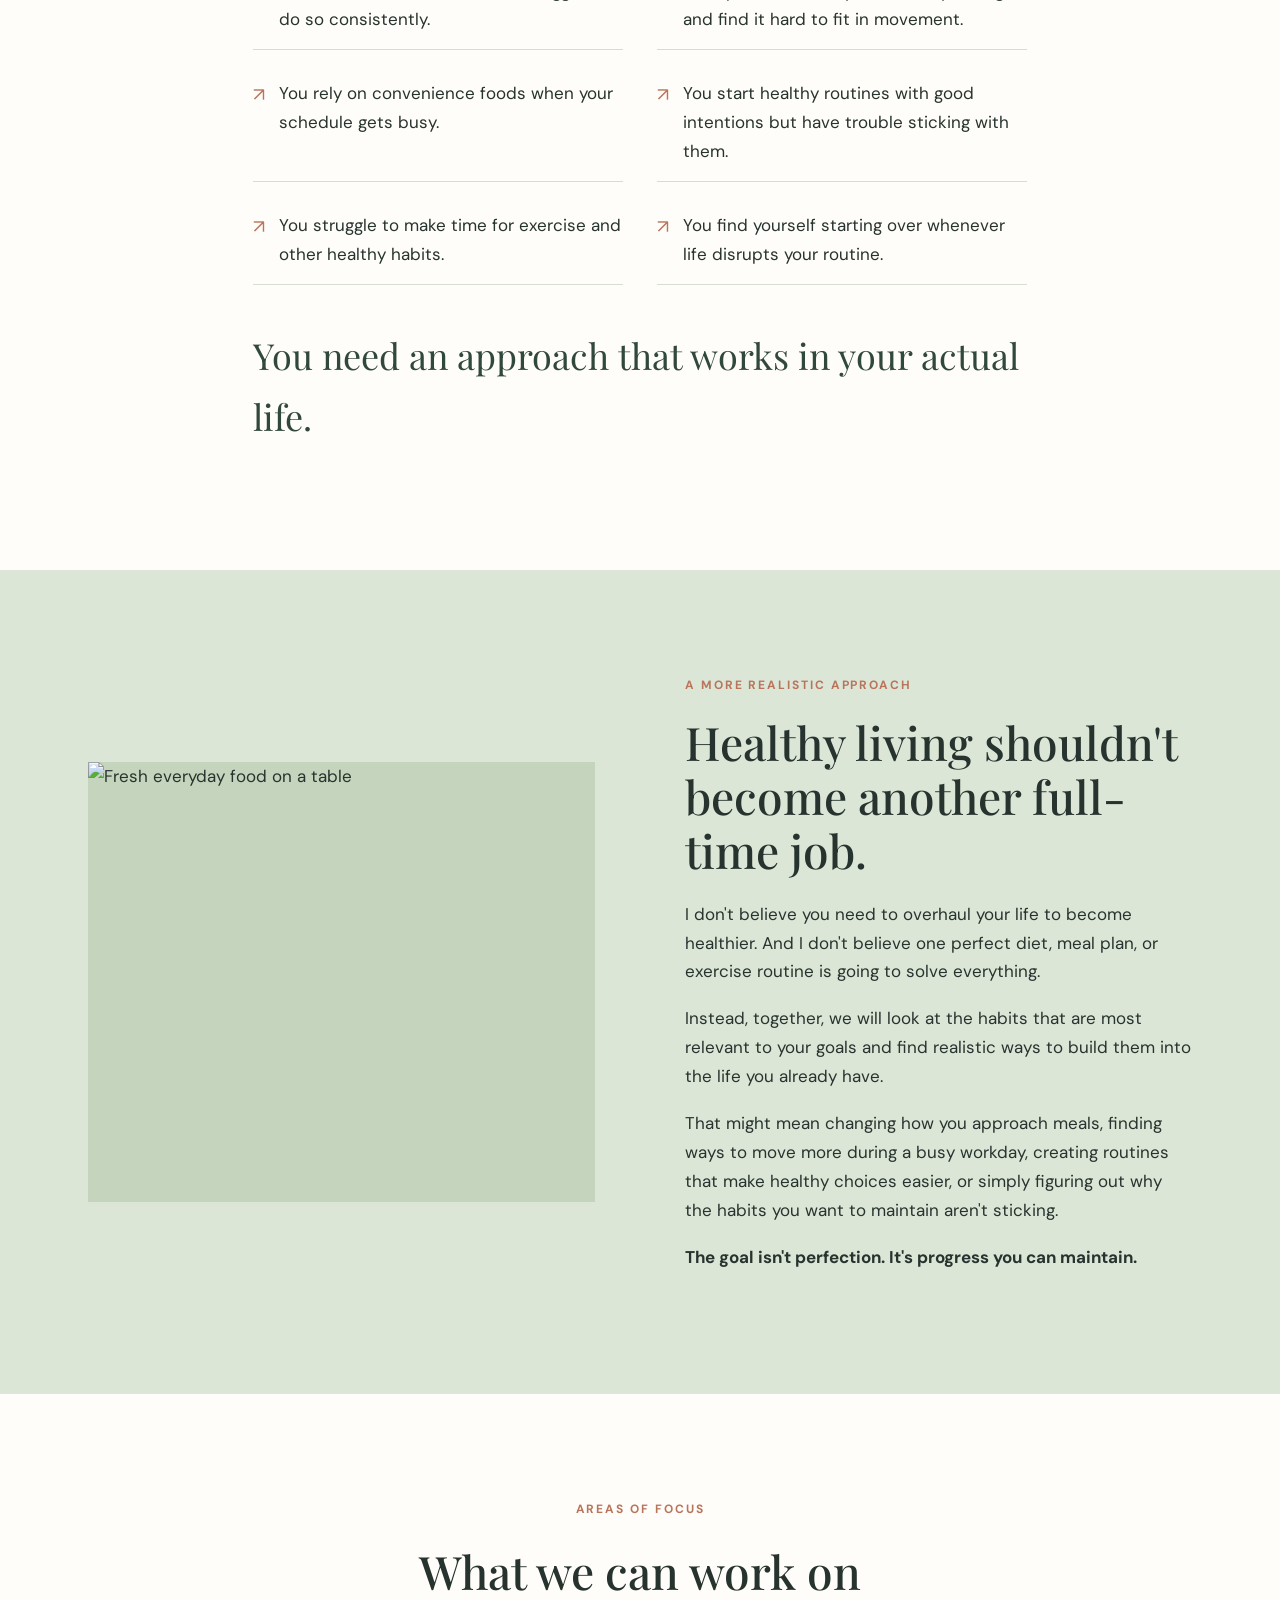
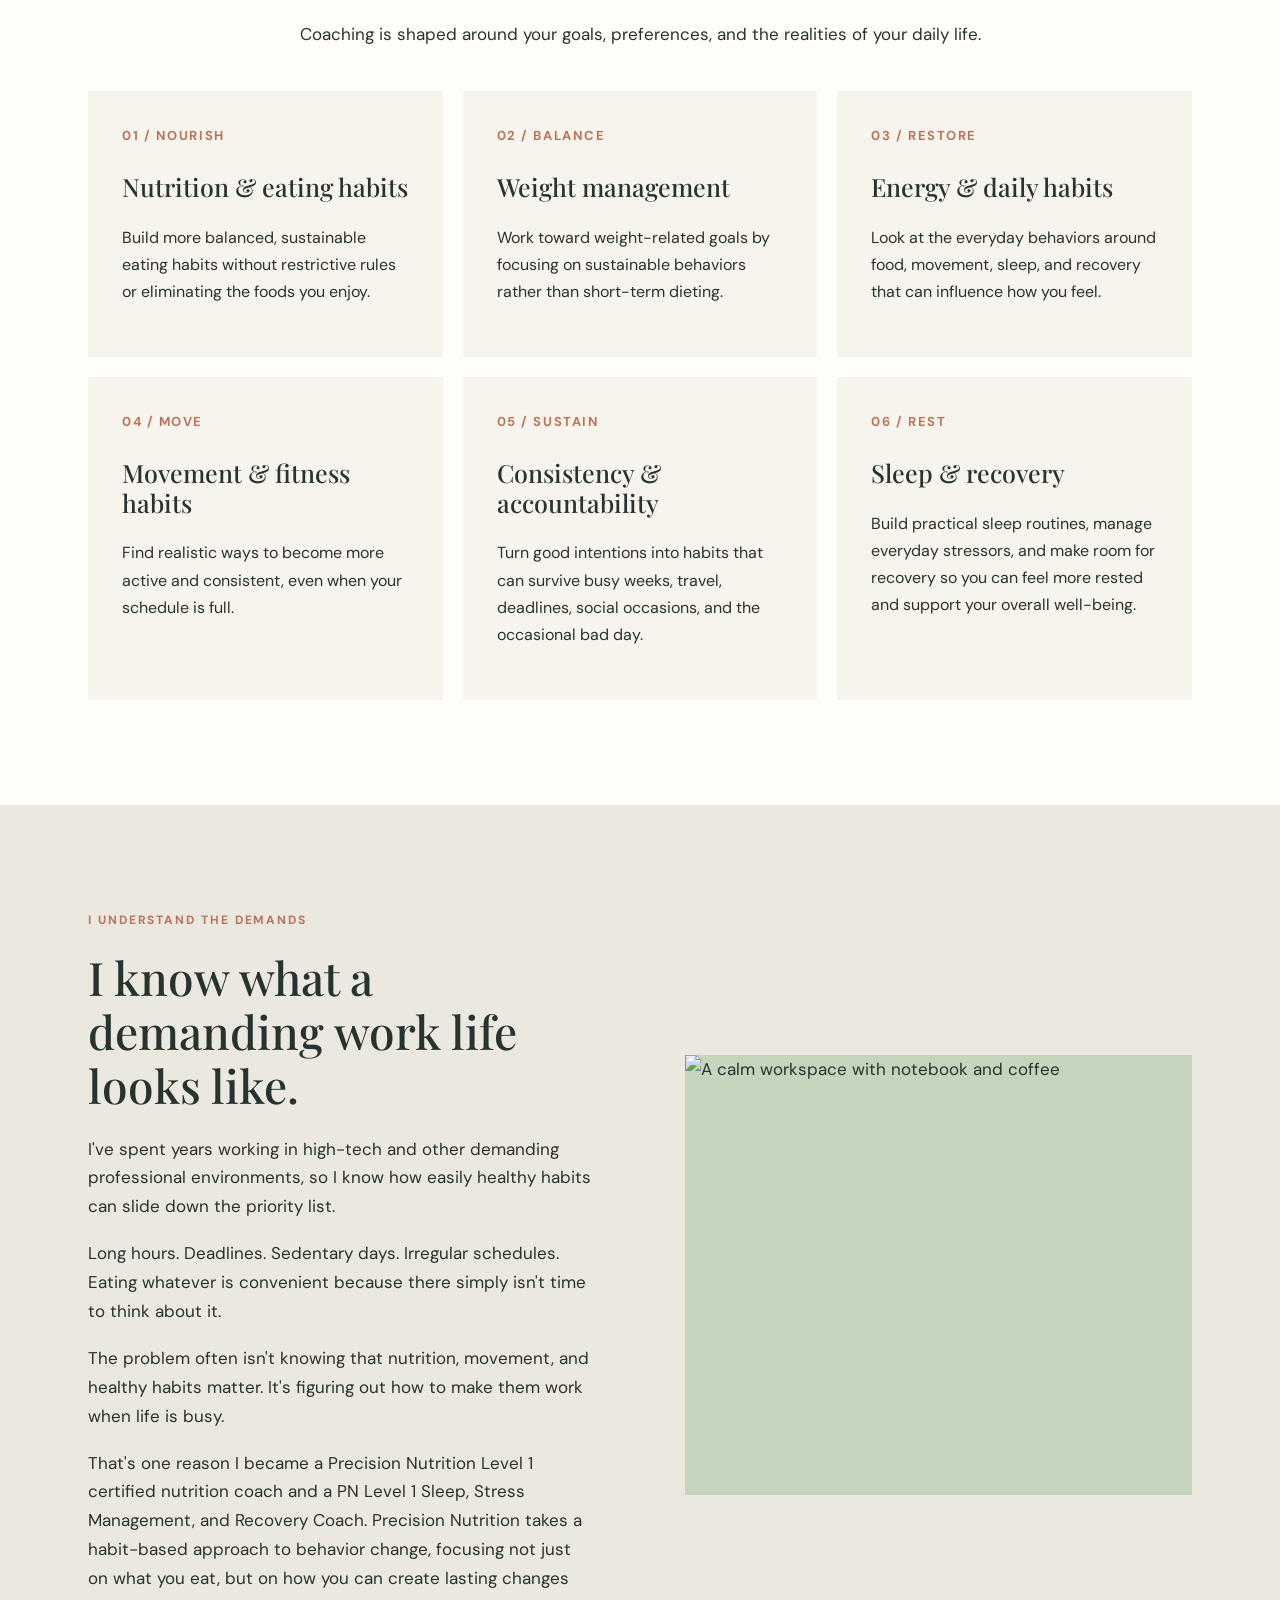
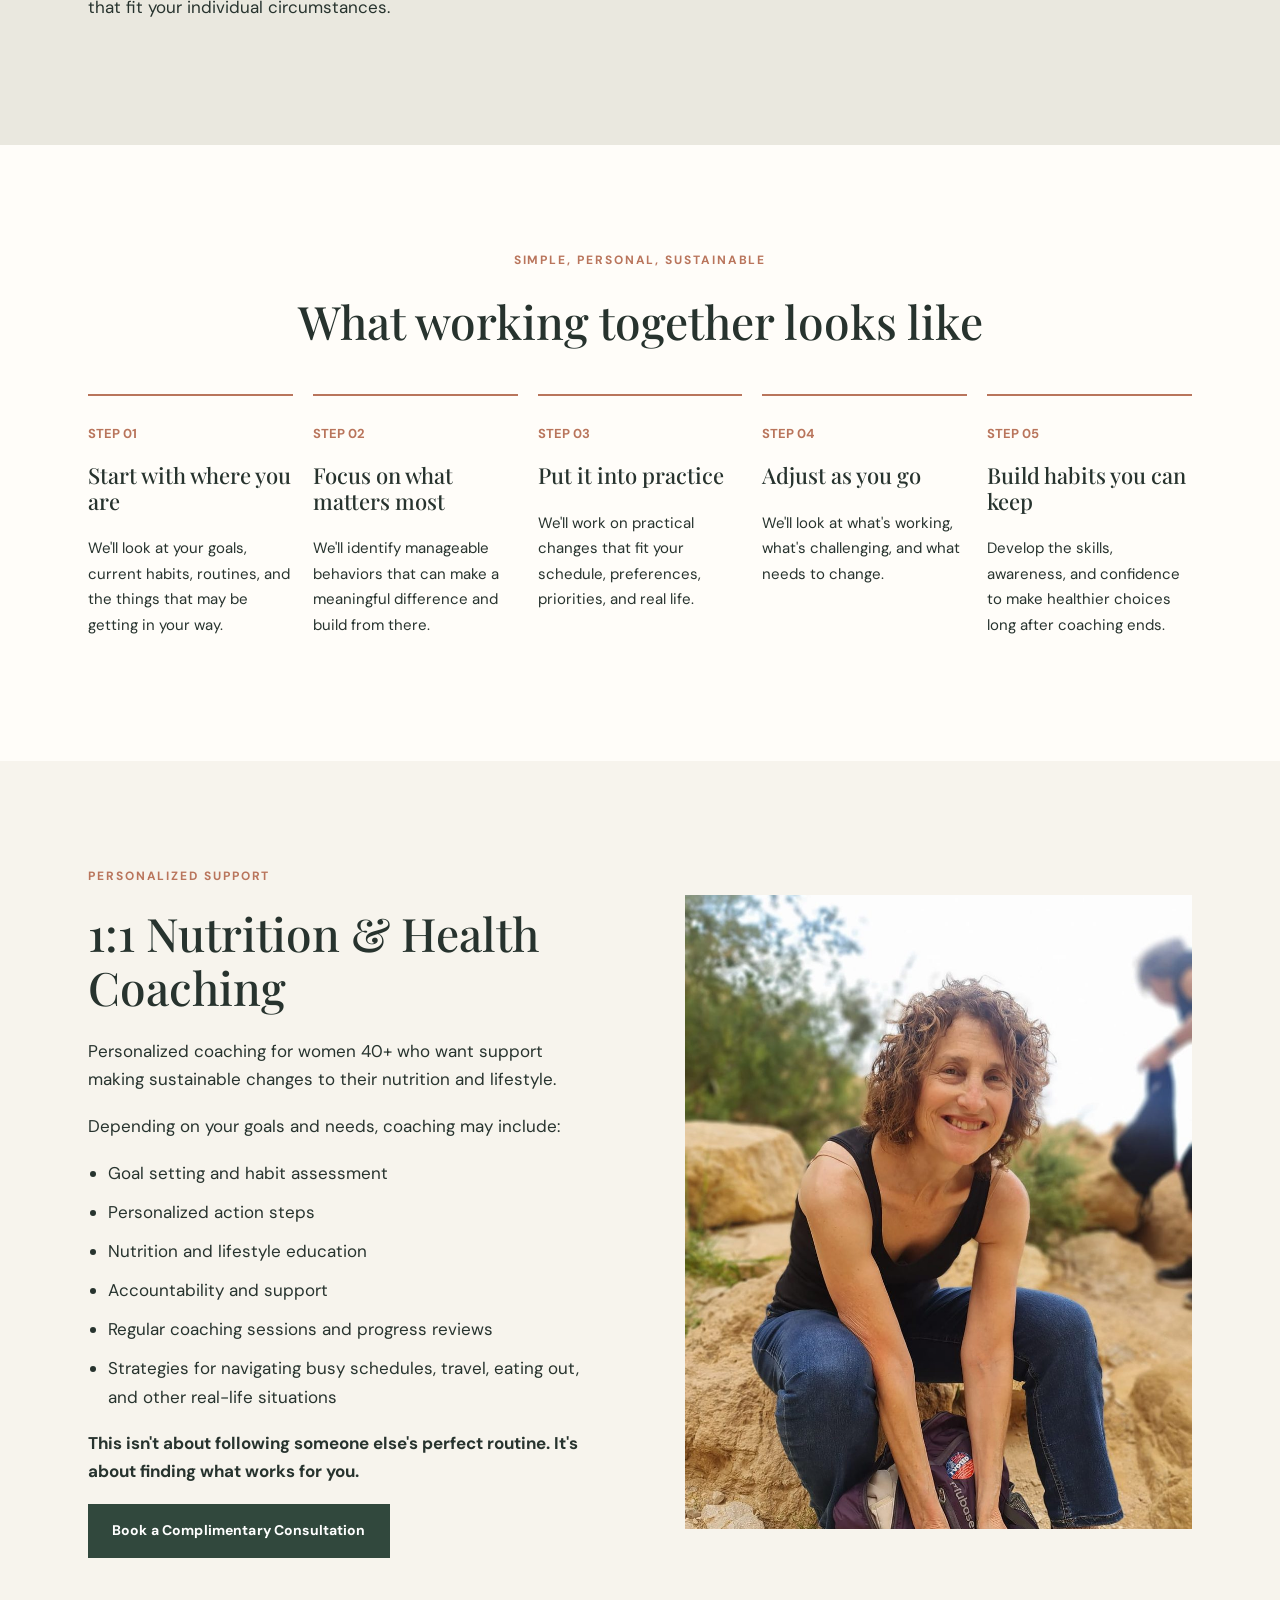
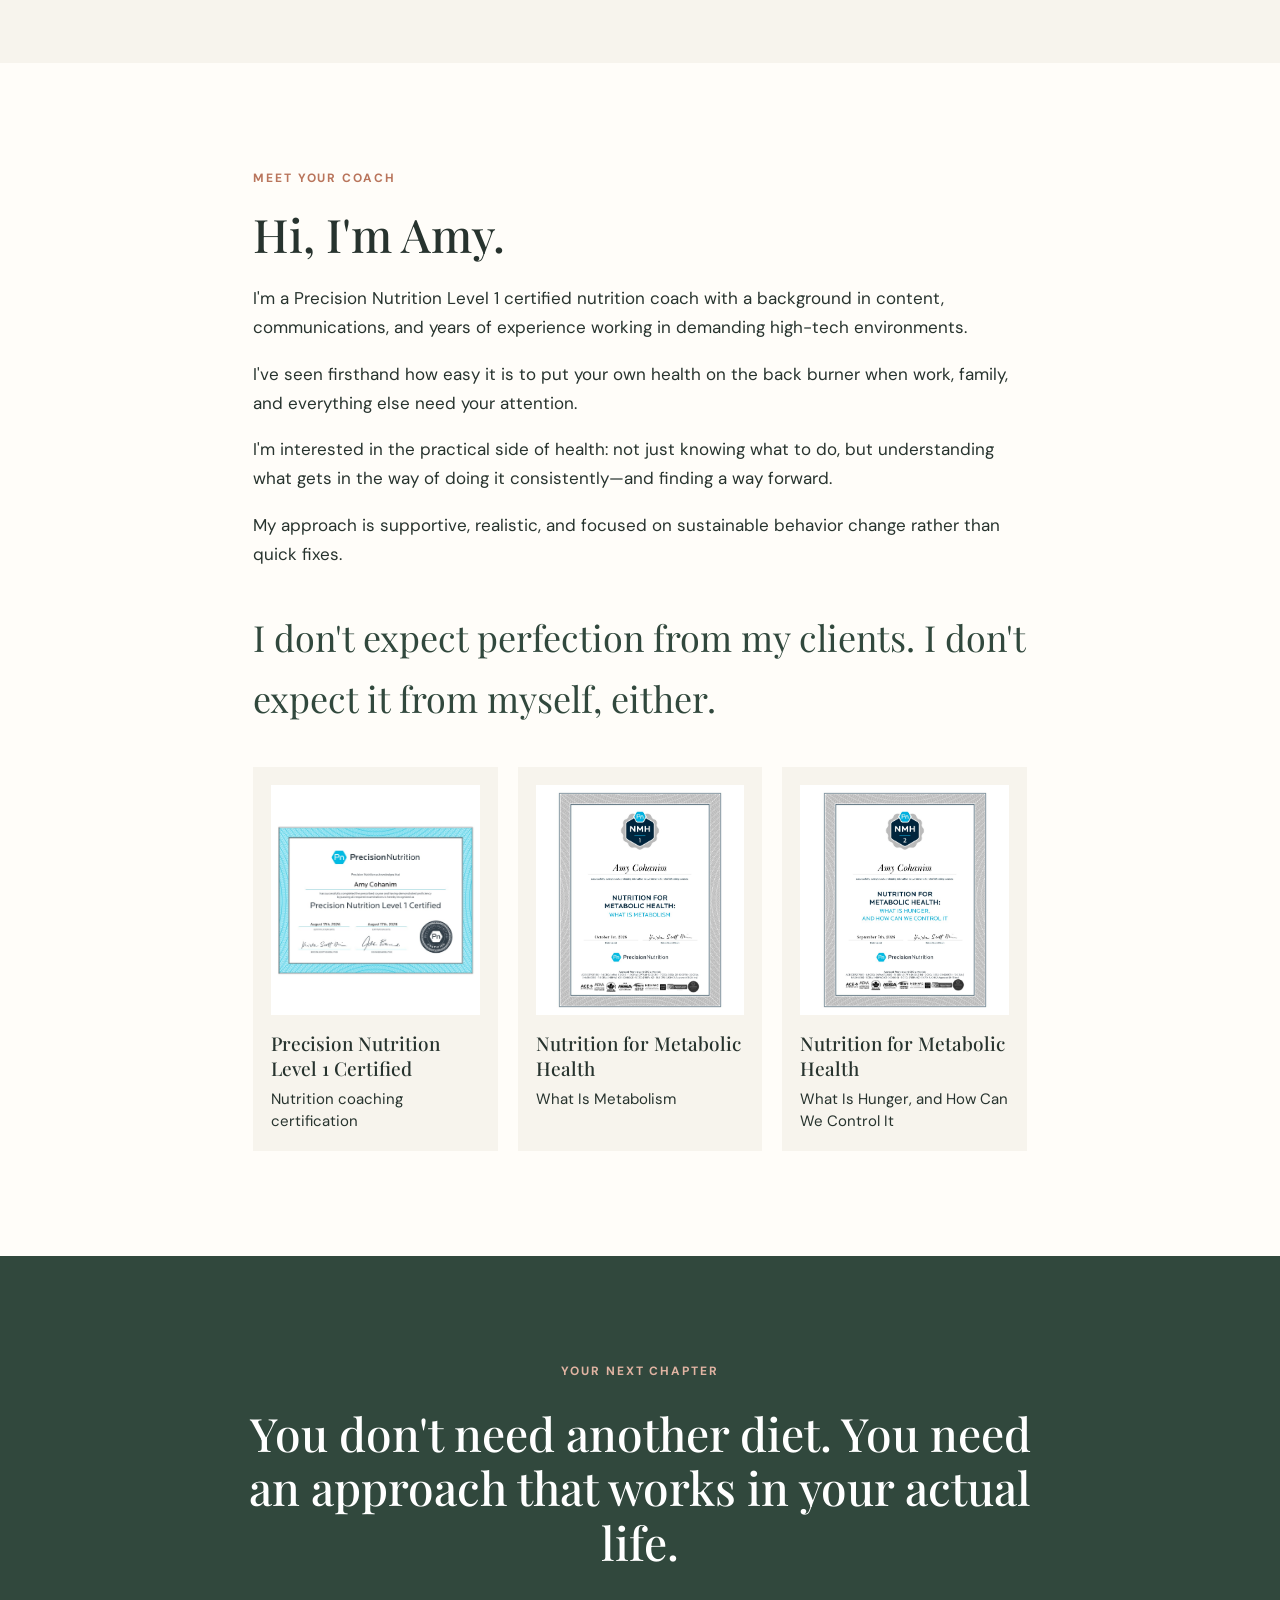
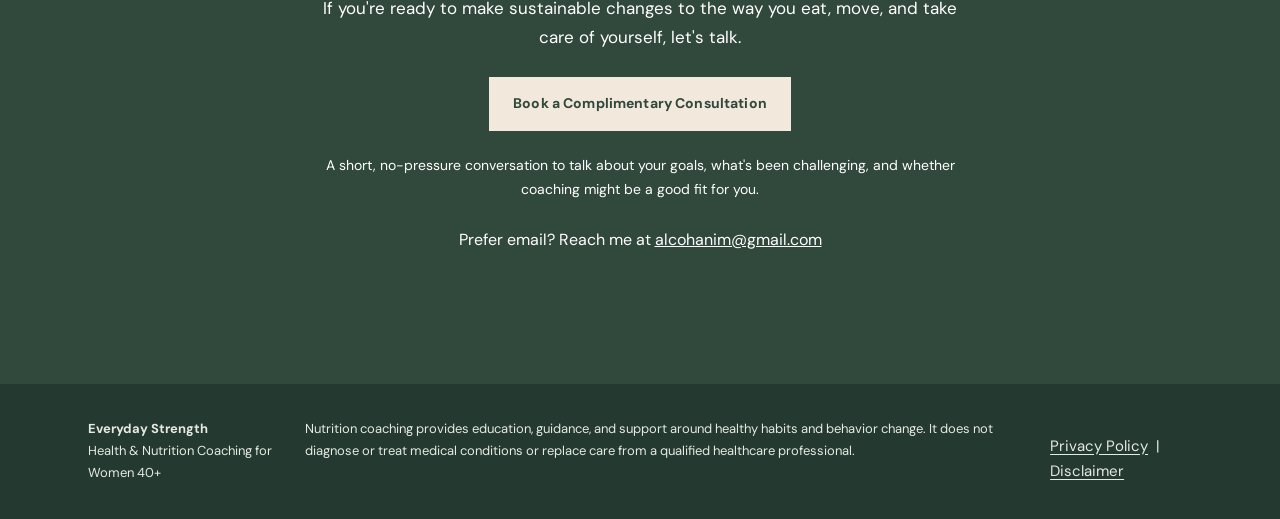
==== commit a7def462: "Use Amy's own photo beside the 1:1 coaching section Replaces the Unsplash stock portrait with images" ====
--- a/index.html
+++ b/index.html
@@ -1,3 +1,3 @@
 <!DOCTYPE html>
 
-<html lang="en"><head><meta charset="utf-8"/><meta content="width=device-width, initial-scale=1" name="viewport"/><meta content="Everyday Strength offers practical nutrition and health coaching for women 40+. Build healthier habits that fit your life." name="description"/><title>Everyday Strength | Nutrition &amp; Health Coaching for Women 40+</title><link href="https://fonts.googleapis.com" rel="preconnect"/><link crossorigin="" href="https://fonts.gstatic.com" rel="preconnect"/><link href="https://fonts.googleapis.com/css2?family=DM+Sans:wght@400;500;600;700&amp;family=Playfair+Display:wght@400;500;600&amp;display=swap" rel="stylesheet"/><link href="styles.css" rel="stylesheet"/></head><body><header><div class="wrap nav"><a class="brand" href="#top">Everyday Strength</a><nav class="navlinks"><a href="#approach">My approach</a><a href="#coaching">Coaching</a><a href="#about">About Amy</a><a class="btn" href="#consultation">Let's talk</a></nav><a class="menu" href="#coaching">Explore ↓</a></div></header><main id="top"><section class="hero"><div class="wrap hero-grid"><div class="hero-copy"><p class="eyebrow">Health &amp; Nutrition Coaching for Women 40+</p><h1>Build healthier habits that fit your life.</h1><p style="font-family:'Playfair Display',serif;font-size:25px;color:var(--deep)">Not another diet you have to fit your life around.</p><p>You know that eating well, moving more, and taking care of yourself matter. The hard part is making those things work alongside everything else competing for your time and attention.</p><p>I help women 40+ build sustainable nutrition and lifestyle habits that support their health and fitness goals without rigid meal plans, extreme diets, or all-or-nothing thinking.</p><a class="btn" href="https://calendly.com/alcohanim/consultation" rel="noopener noreferrer" target="_blank">Book a Complimentary Consultation</a><div class="cert">Precision Nutrition Level 1 Certified Nutrition Coach</div></div><div class="hero-photo"><img alt="Woman practicing a gentle wellness routine" src="https://images.unsplash.com/photo-1633707236776-1188a396f223?auto=format&amp;fit=crop&amp;w=1100&amp;q=85"/><div class="photo-note">Practical habits. Real life. Lasting progress.</div></div></div></section><section class="section"><div class="wrap intro"><p class="eyebrow">Sound familiar?</p><h2>Maybe you know what you want to change. The hard part is making it stick.</h2><p>You know the basics. You probably don’t need another list of foods to eat (or not eat) or another set of rules to follow.</p><p>The challenge is fitting healthy habits into a life that already has plenty going on.</p><p>Maybe some of these challenges sound familiar:</p><div class="checks"><div class="check">You want to manage your weight but struggle to find an approach you can maintain.</div><div class="check">You find it difficult to maintain your energy throughout the day.</div><div class="check">You know how to eat well but struggle to do so consistently.</div><div class="check">You spend much of your workday sitting and find it hard to fit in movement.</div><div class="check">You rely on convenience foods when your schedule gets busy.</div><div class="check">You start healthy routines with good intentions but have trouble sticking with them.</div><div class="check">You struggle to make time for exercise and other healthy habits.</div><div class="check">You find yourself starting over whenever life disrupts your routine.</div></div><p class="quote">You need an approach that works in your actual life.</p></div></section><section class="section tint" id="approach"><div class="wrap split"><div class="visual"><img alt="Fresh everyday food on a table" src="https://images.unsplash.com/photo-1490645935967-10de6ba17061?auto=format&amp;fit=crop&amp;w=1000&amp;q=85"/></div><div><p class="eyebrow">A more realistic approach</p><h2>Healthy living shouldn't become another full-time job.</h2><p>I don't believe you need to overhaul your life to become healthier. And I don't believe one perfect diet, meal plan, or exercise routine is going to solve everything.</p><p>Instead, together, we will look at the habits that are most relevant to your goals and find realistic ways to build them into the life you already have.</p><p>That might mean changing how you approach meals, finding ways to move more during a busy workday, creating routines that make healthy choices easier, or simply figuring out why the habits you want to maintain aren't sticking.</p><p><strong>The goal isn't perfection. It's progress you can maintain.</strong></p></div></div></section><section class="section" id="coaching"><div class="wrap"><div class="center"><p class="eyebrow">Areas of focus</p><h2>What we can work on</h2><p>Coaching is shaped around your goals, preferences, and the realities of your daily life.</p></div><div class="cards"><article class="card"><div class="number">01 / NOURISH</div><h3>Nutrition &amp; eating habits</h3><p>Build more balanced, sustainable eating habits without restrictive rules or eliminating the foods you enjoy.</p></article><article class="card"><div class="number">02 / BALANCE</div><h3>Weight management</h3><p>Work toward weight-related goals by focusing on sustainable behaviors rather than short-term dieting.</p></article><article class="card"><div class="number">03 / RESTORE</div><h3>Energy &amp; daily habits</h3><p>Look at the everyday behaviors around food, movement, sleep, and recovery that can influence how you feel.</p></article><article class="card"><div class="number">04 / MOVE</div><h3>Movement &amp; fitness habits</h3><p>Find realistic ways to become more active and consistent, even when your schedule is full.</p></article><article class="card"><div class="number">05 / SUSTAIN</div><h3>Consistency &amp; accountability</h3><p>Turn good intentions into habits that can survive busy weeks, travel, deadlines, social occasions, and the occasional bad day.</p></article><article class="card"><div class="number">06 / REST</div><h3>Sleep &amp; recovery</h3><p>Build practical sleep routines, manage everyday stressors, and make room for recovery so you can feel more rested and support your overall well-being.</p></article></div></div></section><section class="section about"><div class="wrap split"><div><p class="eyebrow">I understand the demands</p><h2>I know what a demanding work life looks like.</h2><p>I've spent years working in high-tech and other demanding professional environments, so I know how easily healthy habits can slide down the priority list.</p><p>Long hours. Deadlines. Sedentary days. Irregular schedules. Eating whatever is convenient because there simply isn't time to think about it.</p><p>The problem often isn't knowing that nutrition, movement, and healthy habits matter. It's figuring out how to make them work when life is busy.</p><p>That's one reason I became a Precision Nutrition Level 1 Certified Nutrition Coach and a PN Level 1 Sleep, Stress Management, and Recovery Coach. Precision Nutrition takes a habit-based approach to behavior change, focusing not just on what you eat but also on how you can create lasting changes that fit your individual circumstances.</p></div><div class="visual"><img alt="A calm workspace with notebook and coffee" src="https://images.unsplash.com/photo-1499209974431-9dddcece7f88?auto=format&amp;fit=crop&amp;w=1000&amp;q=85"/></div></div></section><section class="section"><div class="wrap"><div class="center"><p class="eyebrow">Simple, personal, sustainable</p><h2>What working together looks like</h2></div><div class="steps"><div class="step"><span>STEP 01</span><h3>Start with where you are</h3><p>We'll look at your goals, current habits, routines, and the things that may be getting in your way.</p></div><div class="step"><span>STEP 02</span><h3>Focus on what matters most</h3><p>We'll identify manageable behaviors that can make a meaningful difference and build from there.</p></div><div class="step"><span>STEP 03</span><h3>Put it into practice</h3><p>We'll work on practical changes that fit your schedule, preferences, priorities, and real life.</p></div><div class="step"><span>STEP 04</span><h3>Adjust as you go</h3><p>We'll look at what's working, what's challenging, and what needs to change.</p></div><div class="step"><span>STEP 05</span><h3>Build habits you can keep</h3><p>Develop the skills, awareness, and confidence to make healthier choices long after coaching ends.</p></div></div></div></section><section class="section feature"><div class="wrap split"><div><p class="eyebrow">Personalized support</p><h2>1:1 Nutrition &amp; Health Coaching</h2><p>Personalized coaching for women 40+ who want support making sustainable changes to their nutrition and lifestyle.</p><p>Depending on your goals and needs, coaching may include:</p><ul class="bullets"><li>Goal setting and habit assessment</li><li>Personalized action steps</li><li>Nutrition and lifestyle education</li><li>Accountability and support</li><li>Regular coaching sessions and progress reviews</li><li>Strategies for navigating busy schedules, travel, eating out, and other real-life situations</li></ul><p><strong>This isn't about following someone else's perfect routine. It's about finding what works for you.</strong></p><a class="btn" href="https://calendly.com/alcohanim/consultation" rel="noopener noreferrer" target="_blank">Book a Complimentary Consultation</a></div><div class="visual"><img alt="Warm, welcoming lifestyle portrait" src="https://images.unsplash.com/photo-1517841905240-472988babdf9?auto=format&amp;fit=crop&amp;w=1000&amp;q=85"/></div></div></section><section class="section" id="about"><div class="wrap intro"><p class="eyebrow">Meet your coach</p><h2>Hi, I'm Amy.</h2><p>I'm a Precision Nutrition Level 1 Certified Nutrition Coach with a background in content, communications, and years of experience working in demanding high-tech environments.</p><p>I've seen firsthand how easy it is to put your own health on the back burner when work, family, and everything else need your attention.</p><p>I'm interested in the practical side of health: not just knowing what to do, but understanding what gets in the way of doing it consistently—and finding a way forward.</p><p>My approach is supportive, realistic, and focused on sustainable behavior change rather than quick fixes.</p><p class="quote">I don't expect perfection from my clients. I don't expect it from myself, either.</p><div class="credential-gallery"><div class="credential-card"><a aria-label="Enlarge Precision Nutrition Level 1 Certified — Nutrition coaching certification" class="credential-image" href="#certificate-full"><img alt="Precision Nutrition Level 1 Certified — Nutrition coaching certification" draggable="false" loading="lazy" src="images/certificates/pn-level-1.jpg"/></a><h3>Precision Nutrition Level 1 Certified</h3><p>Nutrition coaching certification</p></div><div class="credential-card"><a aria-label="Enlarge Nutrition for Metabolic Health — What Is Metabolism" class="credential-image" href="#certificate-nmh1"><img alt="Nutrition for Metabolic Health — What Is Metabolism" draggable="false" loading="lazy" src="images/certificates/metabolic-health-metabolism.jpg"/></a><h3>Nutrition for Metabolic Health</h3><p>What Is Metabolism</p></div><div class="credential-card"><a aria-label="Enlarge Nutrition for Metabolic Health — What Is Hunger, and How Can We Control It?" class="credential-image" href="#certificate-nmh2"><img alt="Nutrition for Metabolic Health — What Is Hunger, and How Can We Control It?" draggable="false" loading="lazy" src="images/certificates/metabolic-health-hunger.jpg"/></a><h3>Nutrition for Metabolic Health</h3><p>What Is Hunger, and How Can We Control It?</p></div></div></div></section><section class="section final" id="consultation"><div class="wrap"><p class="eyebrow">Your next chapter</p><h2>You don't need another diet. You need an approach that works in your actual life.</h2><p>If you're ready to make sustainable changes to the way you eat, move, and take care of yourself, let's talk.</p><a class="btn" href="https://calendly.com/alcohanim/consultation" rel="noopener noreferrer" target="_blank">Book a Complimentary Consultation</a><p style="font-size:14px;margin-top:23px">A short, no-pressure conversation to talk about your goals, what's been challenging, and whether coaching might be a good fit for you.</p><p style="font-size:16px">Prefer email? Reach me at <a href="mailto:alcohanim@gmail.com">alcohanim@gmail.com</a></p></div></section></main><footer><div class="wrap"><div><strong>Everyday Strength</strong><p>Health &amp; Nutrition Coaching for Women 40+</p></div><p>Nutrition coaching provides education, guidance, and support around healthy habits and behavior change. It does not diagnose or treat medical conditions or replace care from a qualified healthcare professional.</p><p class="privacy-footer"><a href="privacy.html">Privacy Policy</a> &nbsp;|&nbsp; <a href="disclaimer.html">Disclaimer</a></p></div></footer><div aria-label="Precision Nutrition Level 1 certificate" aria-modal="true" class="cert-lightbox" id="certificate-full" role="dialog"><a aria-label="Close certificate" class="cert-close" href="#about">Close ×</a><img alt="Full-size Precision Nutrition Level 1 certificate awarded to Amy Cohanim" src="images/certificates/pn-level-1.jpg"/></div><div aria-label="Nutrition for Metabolic Health — What Is Metabolism" aria-modal="true" class="cert-lightbox" id="certificate-nmh1" role="dialog"><a aria-label="Close certificate" class="cert-close" href="#about">Close ×</a><img alt="Nutrition for Metabolic Health — What Is Metabolism" draggable="false" src="images/certificates/metabolic-health-metabolism.jpg"/></div><div aria-label="Nutrition for Metabolic Health — What Is Hunger, and How Can We Control It?" aria-modal="true" class="cert-lightbox" id="certificate-nmh2" role="dialog"><a aria-label="Close certificate" class="cert-close" href="#about">Close ×</a><img alt="Nutrition for Metabolic Health — What Is Hunger, and How Can We Control It?" draggable="false" src="images/certificates/metabolic-health-hunger.jpg"/></div></body></html>
+<html lang="en"><head><meta charset="utf-8"/><meta content="width=device-width, initial-scale=1" name="viewport"/><meta content="Everyday Strength offers practical nutrition and health coaching for women 40+. Build healthier habits that fit your life." name="description"/><title>Everyday Strength | Nutrition &amp; Health Coaching for Women 40+</title><link href="https://fonts.googleapis.com" rel="preconnect"/><link crossorigin="" href="https://fonts.gstatic.com" rel="preconnect"/><link href="https://fonts.googleapis.com/css2?family=DM+Sans:wght@400;500;600;700&amp;family=Playfair+Display:wght@400;500;600&amp;display=swap" rel="stylesheet"/><link href="styles.css" rel="stylesheet"/></head><body><header><div class="wrap nav"><a class="brand" href="#top">Everyday Strength</a><nav class="navlinks"><a href="#approach">My approach</a><a href="#coaching">Coaching</a><a href="#about">About Amy</a><a class="btn" href="#consultation">Let's talk</a></nav><a class="menu" href="#coaching">Explore ↓</a></div></header><main id="top"><section class="hero"><div class="wrap hero-grid"><div class="hero-copy"><p class="eyebrow">Health &amp; Nutrition Coaching for Women 40+</p><h1>Build healthier habits that fit your life.</h1><p style="font-family:'Playfair Display',serif;font-size:25px;color:var(--deep)">Not another diet you have to fit your life around.</p><p>You know that eating well, moving more, and taking care of yourself matter. The hard part is making those things work alongside everything else competing for your time and attention.</p><p>I help women 40+ build sustainable nutrition and lifestyle habits that support their health and fitness goals without rigid meal plans, extreme diets, or all-or-nothing thinking.</p><a class="btn" href="https://calendly.com/alcohanim/consultation" rel="noopener noreferrer" target="_blank">Book a Complimentary Consultation</a><div class="cert">Precision Nutrition Level 1 Certified Nutrition Coach</div></div><div class="hero-photo"><img alt="Woman practicing a gentle wellness routine" src="https://images.unsplash.com/photo-1633707236776-1188a396f223?auto=format&amp;fit=crop&amp;w=1100&amp;q=85"/><div class="photo-note">Practical habits. Real life. Lasting progress.</div></div></div></section><section class="section"><div class="wrap intro"><p class="eyebrow">Sound familiar?</p><h2>Maybe you know what you want to change. The hard part is making it stick.</h2><p>You know the basics. You probably don’t need another list of foods to eat (or not eat) or another set of rules to follow.</p><p>The challenge is fitting healthy habits into a life that already has plenty going on.</p><p>Maybe some of these challenges sound familiar:</p><div class="checks"><div class="check">You want to manage your weight but struggle to find an approach you can maintain.</div><div class="check">You find it difficult to maintain your energy throughout the day.</div><div class="check">You know how to eat well but struggle to do so consistently.</div><div class="check">You spend much of your workday sitting and find it hard to fit in movement.</div><div class="check">You rely on convenience foods when your schedule gets busy.</div><div class="check">You start healthy routines with good intentions but have trouble sticking with them.</div><div class="check">You struggle to make time for exercise and other healthy habits.</div><div class="check">You find yourself starting over whenever life disrupts your routine.</div></div><p class="quote">You need an approach that works in your actual life.</p></div></section><section class="section tint" id="approach"><div class="wrap split"><div class="visual"><img alt="Fresh everyday food on a table" src="https://images.unsplash.com/photo-1490645935967-10de6ba17061?auto=format&amp;fit=crop&amp;w=1000&amp;q=85"/></div><div><p class="eyebrow">A more realistic approach</p><h2>Healthy living shouldn't become another full-time job.</h2><p>I don't believe you need to overhaul your life to become healthier. And I don't believe one perfect diet, meal plan, or exercise routine is going to solve everything.</p><p>Instead, together, we will look at the habits that are most relevant to your goals and find realistic ways to build them into the life you already have.</p><p>That might mean changing how you approach meals, finding ways to move more during a busy workday, creating routines that make healthy choices easier, or simply figuring out why the habits you want to maintain aren't sticking.</p><p><strong>The goal isn't perfection. It's progress you can maintain.</strong></p></div></div></section><section class="section" id="coaching"><div class="wrap"><div class="center"><p class="eyebrow">Areas of focus</p><h2>What we can work on</h2><p>Coaching is shaped around your goals, preferences, and the realities of your daily life.</p></div><div class="cards"><article class="card"><div class="number">01 / NOURISH</div><h3>Nutrition &amp; eating habits</h3><p>Build more balanced, sustainable eating habits without restrictive rules or eliminating the foods you enjoy.</p></article><article class="card"><div class="number">02 / BALANCE</div><h3>Weight management</h3><p>Work toward weight-related goals by focusing on sustainable behaviors rather than short-term dieting.</p></article><article class="card"><div class="number">03 / RESTORE</div><h3>Energy &amp; daily habits</h3><p>Look at the everyday behaviors around food, movement, sleep, and recovery that can influence how you feel.</p></article><article class="card"><div class="number">04 / MOVE</div><h3>Movement &amp; fitness habits</h3><p>Find realistic ways to become more active and consistent, even when your schedule is full.</p></article><article class="card"><div class="number">05 / SUSTAIN</div><h3>Consistency &amp; accountability</h3><p>Turn good intentions into habits that can survive busy weeks, travel, deadlines, social occasions, and the occasional bad day.</p></article><article class="card"><div class="number">06 / REST</div><h3>Sleep &amp; recovery</h3><p>Build practical sleep routines, manage everyday stressors, and make room for recovery so you can feel more rested and support your overall well-being.</p></article></div></div></section><section class="section about"><div class="wrap split"><div><p class="eyebrow">I understand the demands</p><h2>I know what a demanding work life looks like.</h2><p>I've spent years working in high-tech and other demanding professional environments, so I know how easily healthy habits can slide down the priority list.</p><p>Long hours. Deadlines. Sedentary days. Irregular schedules. Eating whatever is convenient because there simply isn't time to think about it.</p><p>The problem often isn't knowing that nutrition, movement, and healthy habits matter. It's figuring out how to make them work when life is busy.</p><p>That's one reason I became a Precision Nutrition Level 1 certified nutrition coach and a PN Level 1 Sleep, Stress Management, and Recovery Coach. Precision Nutrition takes a habit-based approach to behavior change, focusing not just on what you eat, but on how you can create lasting changes that fit your individual circumstances.</p></div><div class="visual"><img alt="A calm workspace with notebook and coffee" src="https://images.unsplash.com/photo-1499209974431-9dddcece7f88?auto=format&amp;fit=crop&amp;w=1000&amp;q=85"/></div></div></section><section class="section"><div class="wrap"><div class="center"><p class="eyebrow">Simple, personal, sustainable</p><h2>What working together looks like</h2></div><div class="steps"><div class="step"><span>STEP 01</span><h3>Start with where you are</h3><p>We'll look at your goals, current habits, routines, and the things that may be getting in your way.</p></div><div class="step"><span>STEP 02</span><h3>Focus on what matters most</h3><p>We'll identify manageable behaviors that can make a meaningful difference and build from there.</p></div><div class="step"><span>STEP 03</span><h3>Put it into practice</h3><p>We'll work on practical changes that fit your schedule, preferences, priorities, and real life.</p></div><div class="step"><span>STEP 04</span><h3>Adjust as you go</h3><p>We'll look at what's working, what's challenging, and what needs to change.</p></div><div class="step"><span>STEP 05</span><h3>Build habits you can keep</h3><p>Develop the skills, awareness, and confidence to make healthier choices long after coaching ends.</p></div></div></div></section><section class="section feature"><div class="wrap split"><div><p class="eyebrow">Personalized support</p><h2>1:1 Nutrition &amp; Health Coaching</h2><p>Personalized coaching for women 40+ who want support making sustainable changes to their nutrition and lifestyle.</p><p>Depending on your goals and needs, coaching may include:</p><ul class="bullets"><li>Goal setting and habit assessment</li><li>Personalized action steps</li><li>Nutrition and lifestyle education</li><li>Accountability and support</li><li>Regular coaching sessions and progress reviews</li><li>Strategies for navigating busy schedules, travel, eating out, and other real-life situations</li></ul><p><strong>This isn't about following someone else's perfect routine. It's about finding what works for you.</strong></p><a class="btn" href="https://calendly.com/alcohanim/consultation" rel="noopener noreferrer" target="_blank">Book a Complimentary Consultation</a></div><div class="visual"><img alt="Amy smiling outdoors on a hike, sitting on a rock with her backpack" class="photo-amy" loading="lazy" src="images/photos/amy-coaching.jpg"/></div></div></section><section class="section" id="about"><div class="wrap intro"><p class="eyebrow">Meet your coach</p><h2>Hi, I'm Amy.</h2><p>I'm a Precision Nutrition Level 1 certified nutrition coach with a background in content, communications, and years of experience working in demanding high-tech environments.</p><p>I've seen firsthand how easy it is to put your own health on the back burner when work, family, and everything else need your attention.</p><p>I'm interested in the practical side of health: not just knowing what to do, but understanding what gets in the way of doing it consistently—and finding a way forward.</p><p>My approach is supportive, realistic, and focused on sustainable behavior change rather than quick fixes.</p><p class="quote">I don't expect perfection from my clients. I don't expect it from myself, either.</p><div class="credential-gallery"><div class="credential-card"><a aria-label="Enlarge Precision Nutrition Level 1 Certified — Nutrition coaching certification" class="credential-image" href="#certificate-full"><img alt="Precision Nutrition Level 1 Certified — Nutrition coaching certification" draggable="false" loading="lazy" src="images/certificates/pn-level-1.jpg"/></a><h3>Precision Nutrition Level 1 Certified</h3><p>Nutrition coaching certification</p></div><div class="credential-card"><a aria-label="Enlarge Nutrition for Metabolic Health — What Is Metabolism" class="credential-image" href="#certificate-nmh1"><img alt="Nutrition for Metabolic Health — What Is Metabolism" draggable="false" loading="lazy" src="images/certificates/metabolic-health-metabolism.jpg"/></a><h3>Nutrition for Metabolic Health</h3><p>What Is Metabolism</p></div><div class="credential-card"><a aria-label="Enlarge Nutrition for Metabolic Health — What Is Hunger, and How Can We Control It" class="credential-image" href="#certificate-nmh2"><img alt="Nutrition for Metabolic Health — What Is Hunger, and How Can We Control It" draggable="false" loading="lazy" src="images/certificates/metabolic-health-hunger.jpg"/></a><h3>Nutrition for Metabolic Health</h3><p>What Is Hunger, and How Can We Control It</p></div></div></div></section><section class="section final" id="consultation"><div class="wrap"><p class="eyebrow">Your next chapter</p><h2>You don't need another diet. You need an approach that works in your actual life.</h2><p>If you're ready to make sustainable changes to the way you eat, move, and take care of yourself, let's talk.</p><a class="btn" href="https://calendly.com/alcohanim/consultation" rel="noopener noreferrer" target="_blank">Book a Complimentary Consultation</a><p style="font-size:14px;margin-top:23px">A short, no-pressure conversation to talk about your goals, what's been challenging, and whether coaching might be a good fit for you.</p><p style="font-size:16px">Prefer email? Reach me at <a href="mailto:alcohanim@gmail.com">alcohanim@gmail.com</a></p></div></section></main><footer><div class="wrap"><div><strong>Everyday Strength</strong><p>Health &amp; Nutrition Coaching for Women 40+</p></div><p>Nutrition coaching provides education, guidance, and support around healthy habits and behavior change. It does not diagnose or treat medical conditions or replace care from a qualified healthcare professional.</p><p class="privacy-footer"><a href="privacy.html">Privacy Policy</a> &nbsp;|&nbsp; <a href="disclaimer.html">Disclaimer</a></p></div></footer><div aria-label="Precision Nutrition Level 1 certificate" aria-modal="true" class="cert-lightbox" id="certificate-full" role="dialog"><a aria-label="Close certificate" class="cert-close" href="#about">Close ×</a><img alt="Full-size Precision Nutrition Level 1 certificate awarded to Amy Cohanim" src="images/certificates/pn-level-1.jpg"/></div><div aria-label="Nutrition for Metabolic Health — What Is Metabolism" aria-modal="true" class="cert-lightbox" id="certificate-nmh1" role="dialog"><a aria-label="Close certificate" class="cert-close" href="#about">Close ×</a><img alt="Nutrition for Metabolic Health — What Is Metabolism" draggable="false" src="images/certificates/metabolic-health-metabolism.jpg"/></div><div aria-label="Nutrition for Metabolic Health — What Is Hunger, and How Can We Control It" aria-modal="true" class="cert-lightbox" id="certificate-nmh2" role="dialog"><a aria-label="Close certificate" class="cert-close" href="#about">Close ×</a><img alt="Nutrition for Metabolic Health — What Is Hunger, and How Can We Control It" draggable="false" src="images/certificates/metabolic-health-hunger.jpg"/></div></body></html>
--- a/styles.css
+++ b/styles.css
@@ -1,3 +1,4 @@
 :root{--cream:#f7f4ed;--paper:#fffdf9;--sage:#dce6d7;--deep:#31483d;--ink:#27332e;--clay:#b9755c;--line:#d8dcd2}*{box-sizing:border-box}html{scroll-behavior:smooth}body{margin:0;background:var(--paper);color:var(--ink);font:17px/1.7 'DM Sans',sans-serif}h1,h2,h3{font-family:'Playfair Display',serif;font-weight:500;line-height:1.18;margin:0 0 22px}h1{font-size:clamp(42px,5vw,76px)}h2{font-size:clamp(32px,3.6vw,53px)}h3{font-size:25px}p{margin:0 0 18px}a{color:inherit}.wrap{max-width:1160px;margin:auto;padding:0 28px}.nav{display:flex;align-items:center;justify-content:space-between;gap:24px;min-height:90px}.brand{font-family:'Playfair Display',serif;font-size:27px;text-decoration:none;color:var(--deep)}.navlinks{display:flex;gap:28px;align-items:center}.navlinks a{text-decoration:none;font-size:14px;font-weight:600}.btn{display:inline-block;background:var(--deep);color:white;border:1px solid var(--deep);padding:14px 23px;text-decoration:none;font-size:14px;font-weight:700;letter-spacing:.01em;transition:.2s}.btn:hover{background:var(--clay);border-color:var(--clay)}.btn.outline{background:transparent;color:var(--deep)}.btn.outline:hover{background:var(--sage)}.eyebrow{color:var(--clay);text-transform:uppercase;letter-spacing:.16em;font-size:12px;font-weight:700;margin-bottom:19px}.hero{background:var(--cream)}.hero-grid{display:grid;grid-template-columns:1.05fr .95fr;min-height:630px;align-items:center;gap:60px}.hero-copy{padding:75px 0}.hero-copy>p:not(.eyebrow){max-width:580px;font-size:18px}.hero-photo{height:100%;min-height:570px;background:linear-gradient(150deg,#d4d8c6,#8caa8d);position:relative;overflow:hidden}.hero-photo img{width:100%;height:100%;object-fit:cover;display:block}.photo-note{position:absolute;bottom:24px;left:24px;right:24px;background:#fffdf9e8;padding:16px 20px;font-size:15px;color:var(--deep)}.cert{margin-top:25px;font-size:13px;font-weight:700;letter-spacing:.02em}.section{padding:105px 0}.center{text-align:center}.center>p{max-width:720px;margin:0 auto 24px}.intro{max-width:830px;margin:auto}.intro h2{max-width:760px}.checks{display:grid;grid-template-columns:1fr 1fr;gap:14px 34px;margin:40px 0}.check{padding:15px 0;border-bottom:1px solid var(--line);display:flex;gap:14px}.check:before{content:'↗';color:var(--clay);font-size:19px}.quote{font-family:'Playfair Display',serif;font-size:clamp(24px,3vw,36px);color:var(--deep);margin-top:38px}.tint{background:var(--sage)}.split{display:grid;grid-template-columns:1fr 1fr;gap:90px;align-items:center}.visual{min-height:440px;background:#c5d4bc;overflow:hidden}.visual img{width:100%;height:100%;object-fit:cover;display:block}.cards{display:grid;grid-template-columns:repeat(3,1fr);gap:20px;margin-top:42px}.card{padding:34px;background:var(--cream);min-height:240px}.card .number{color:var(--clay);font-size:13px;font-weight:700;letter-spacing:.12em;margin-bottom:25px}.card p{font-size:16px}.steps{display:grid;grid-template-columns:repeat(5,1fr);gap:20px;margin-top:45px}.step{border-top:2px solid var(--clay);padding-top:22px}.step span{font-size:13px;color:var(--clay);font-weight:700}.step h3{font-size:22px;margin-top:16px}.step p{font-size:15px}.bullets{padding-left:20px}.bullets li{margin:10px 0}.feature{background:var(--cream)}.feature-panel{padding:60px;background:var(--paper)}.about{background:#eae8df}.final{background:var(--deep);color:#fff;text-align:center}.final .eyebrow{color:#e1b4a3}.final h2{max-width:800px;margin:0 auto 25px}.final p{max-width:660px;margin:0 auto 25px}.final .btn{background:#f2e8dc;color:var(--deep);border-color:#f2e8dc}footer{background:#24392f;color:#e6eae3;padding:34px 0;font-size:13px}footer .wrap{display:flex;justify-content:space-between;gap:25px}footer p{max-width:720px;margin:0}.certificate-panel{margin-top:38px;padding:28px;background:var(--cream);display:grid;grid-template-columns:minmax(180px,290px) 1fr;gap:28px;align-items:center}.certificate-panel img{width:100%;height:auto;display:block;border:1px solid var(--line)}.certificate-panel h3{margin-bottom:12px}.certificate-panel p{font-size:16px}.certificate-panel a{font-weight:700;color:var(--deep)}.menu{display:none}@media(max-width:900px){.hero-grid,.split{grid-template-columns:1fr;gap:30px}.hero-grid{padding-bottom:30px}.hero-copy{padding:65px 0 10px}.hero-photo{min-height:390px;max-height:550px}.cards{grid-template-columns:repeat(2,1fr)}.steps{grid-template-columns:repeat(2,1fr)}.section{padding:75px 0}.navlinks{gap:15px}.navlinks a{font-size:12px}}@media(max-width:620px){.wrap{padding:0 20px}.nav{min-height:75px}.navlinks{display:none}.menu{display:block;text-decoration:none;font-size:14px;font-weight:700}.hero-photo{min-height:330px}.checks,.cards,.steps{grid-template-columns:1fr}.section{padding:65px 0}.feature-panel{padding:30px}.certificate-panel{grid-template-columns:1fr;padding:20px}.certificate-panel img{max-width:350px}footer .wrap{display:block}footer p{margin-bottom:15px}}.privacy-footer{margin-top:16px;font-size:15px}.privacy-footer a{text-underline-offset:3px}
 .credential-gallery{display:grid;grid-template-columns:repeat(3,minmax(0,1fr));gap:20px;margin-top:38px}.credential-card{background:var(--cream);padding:18px;min-width:0}.credential-image{display:block;overflow:hidden;background:#fff;cursor:zoom-in}.credential-image img{display:block;width:100%;height:230px;object-fit:contain;user-select:none;-webkit-user-drag:none}.credential-card h3{font-size:19px;line-height:1.3;margin:16px 0 7px}.credential-card p{font-size:15px;line-height:1.5;margin:0}.cert-lightbox img{user-select:none;-webkit-user-drag:none}@media(max-width:800px){.credential-gallery{grid-template-columns:repeat(2,minmax(0,1fr))}}@media(max-width:580px){.credential-gallery{grid-template-columns:1fr}.credential-image img{height:auto;max-height:360px}}@media print{.credential-gallery,.cert-lightbox{display:none!important}}
 .cert-lightbox{display:none;position:fixed;inset:0;background:rgba(20,30,25,.94);z-index:1000;padding:65px 20px 30px;overflow:auto;text-align:center}.cert-lightbox:target{display:block}.cert-lightbox img{display:block;width:min(100%,1050px);height:auto;margin:auto;box-shadow:0 12px 50px #0005}.cert-close{position:fixed;top:14px;right:25px;color:white;font-weight:700;text-decoration:none;background:#31483d;padding:8px 16px}
+.visual img.photo-amy{aspect-ratio:4/5;height:auto;object-position:50% 25%}@media(max-width:900px){.visual img.photo-amy{max-height:640px}}
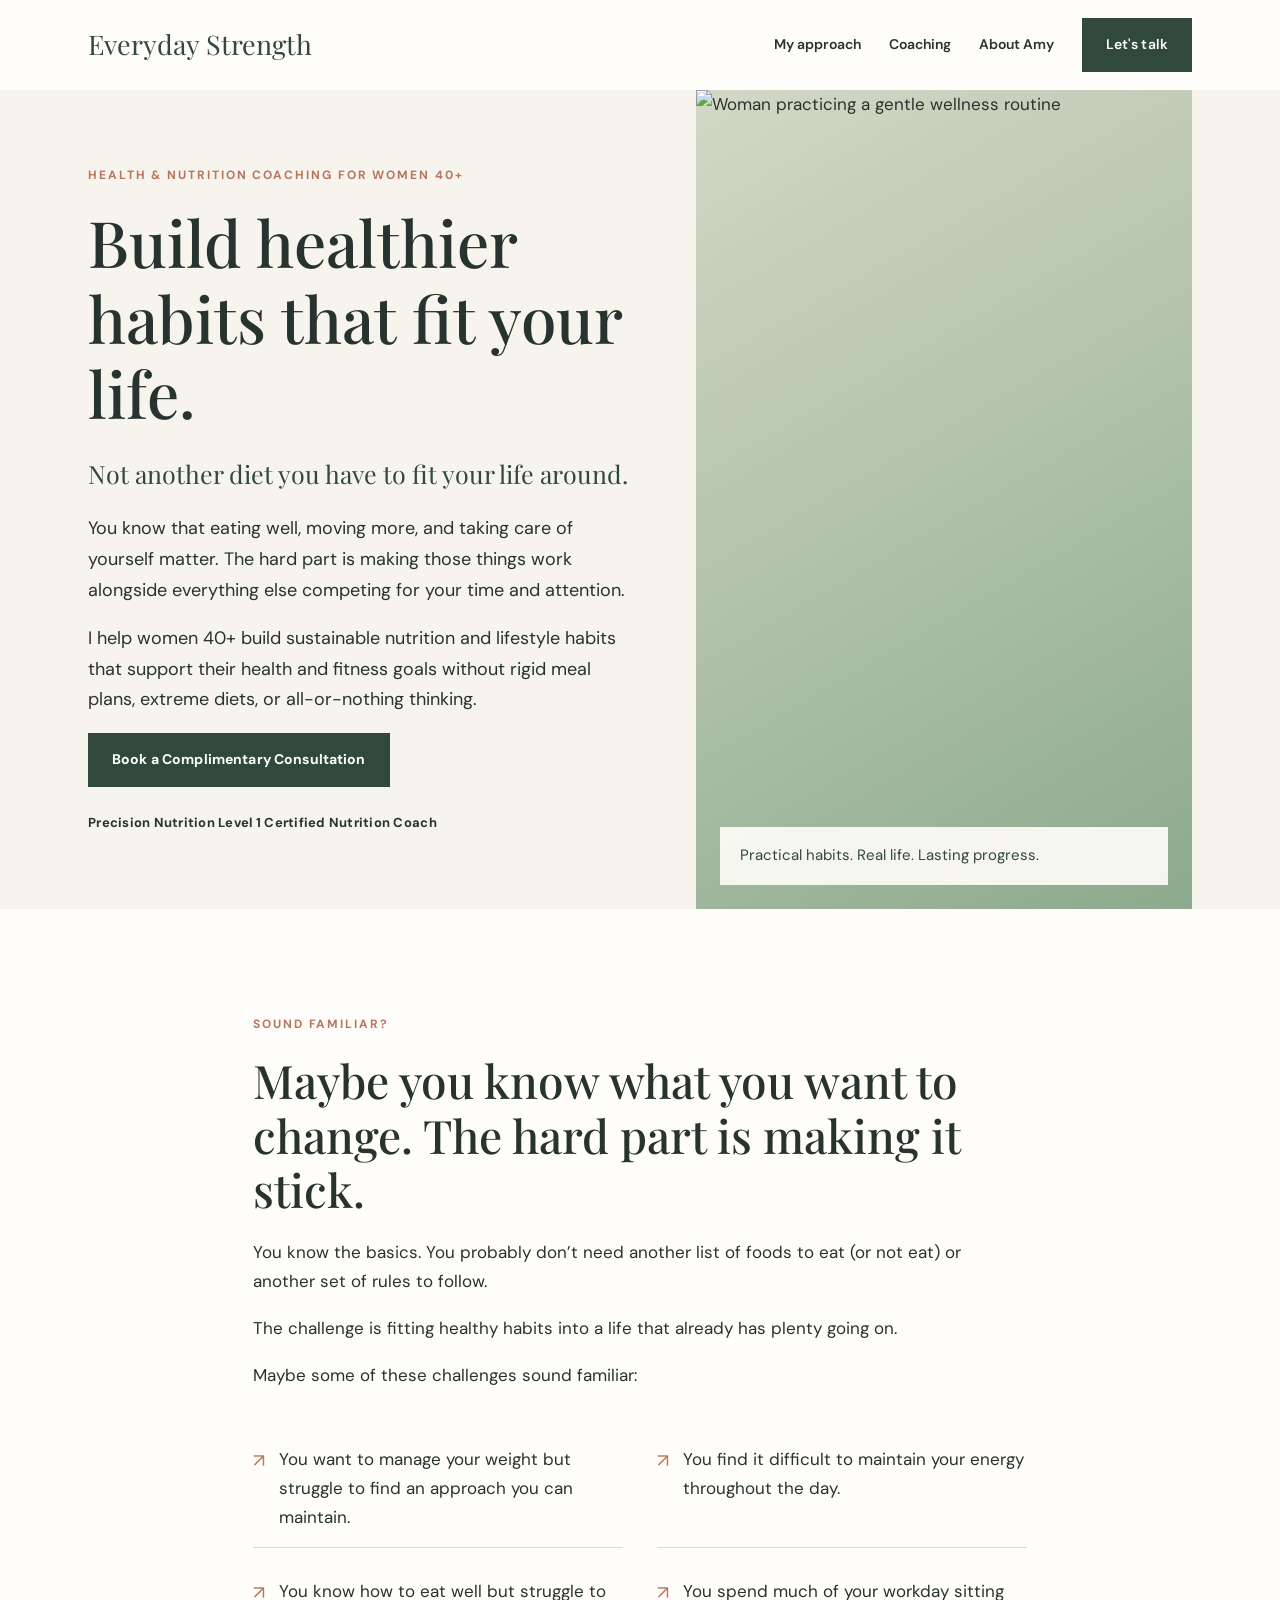
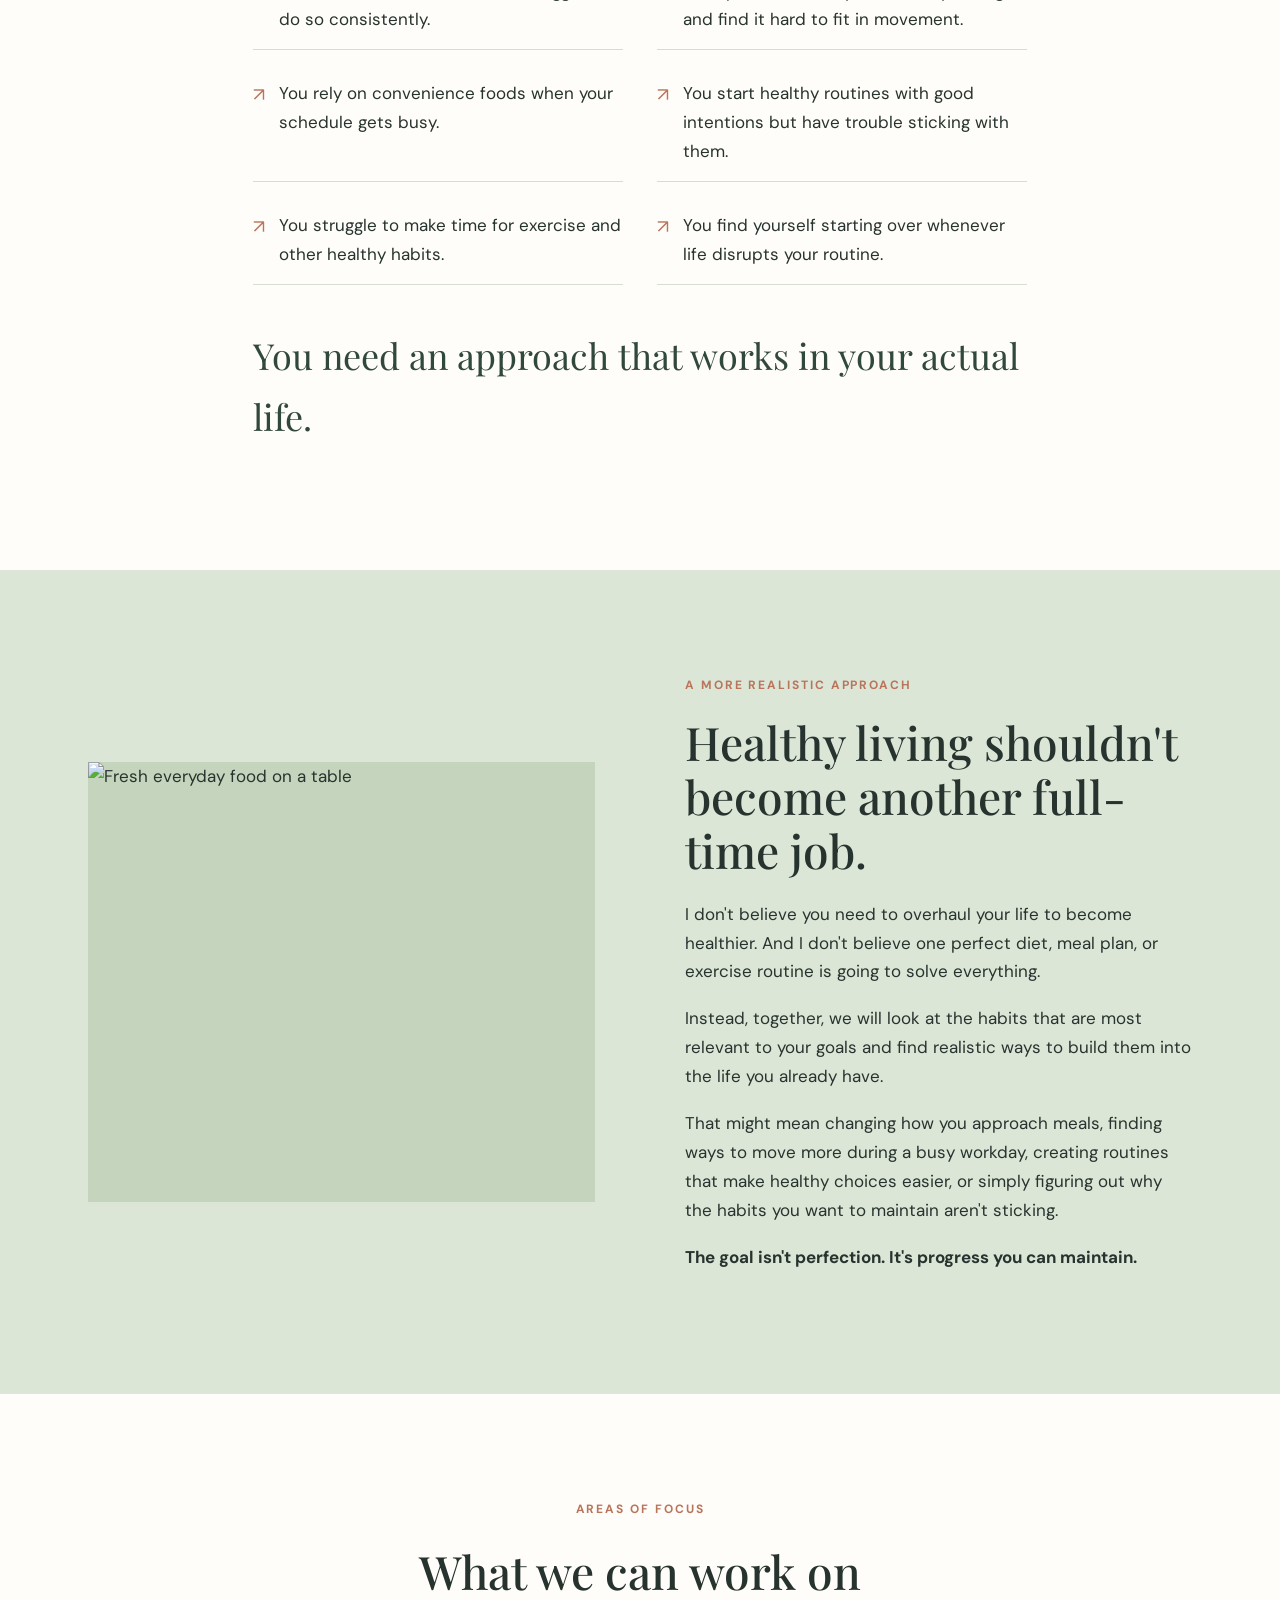
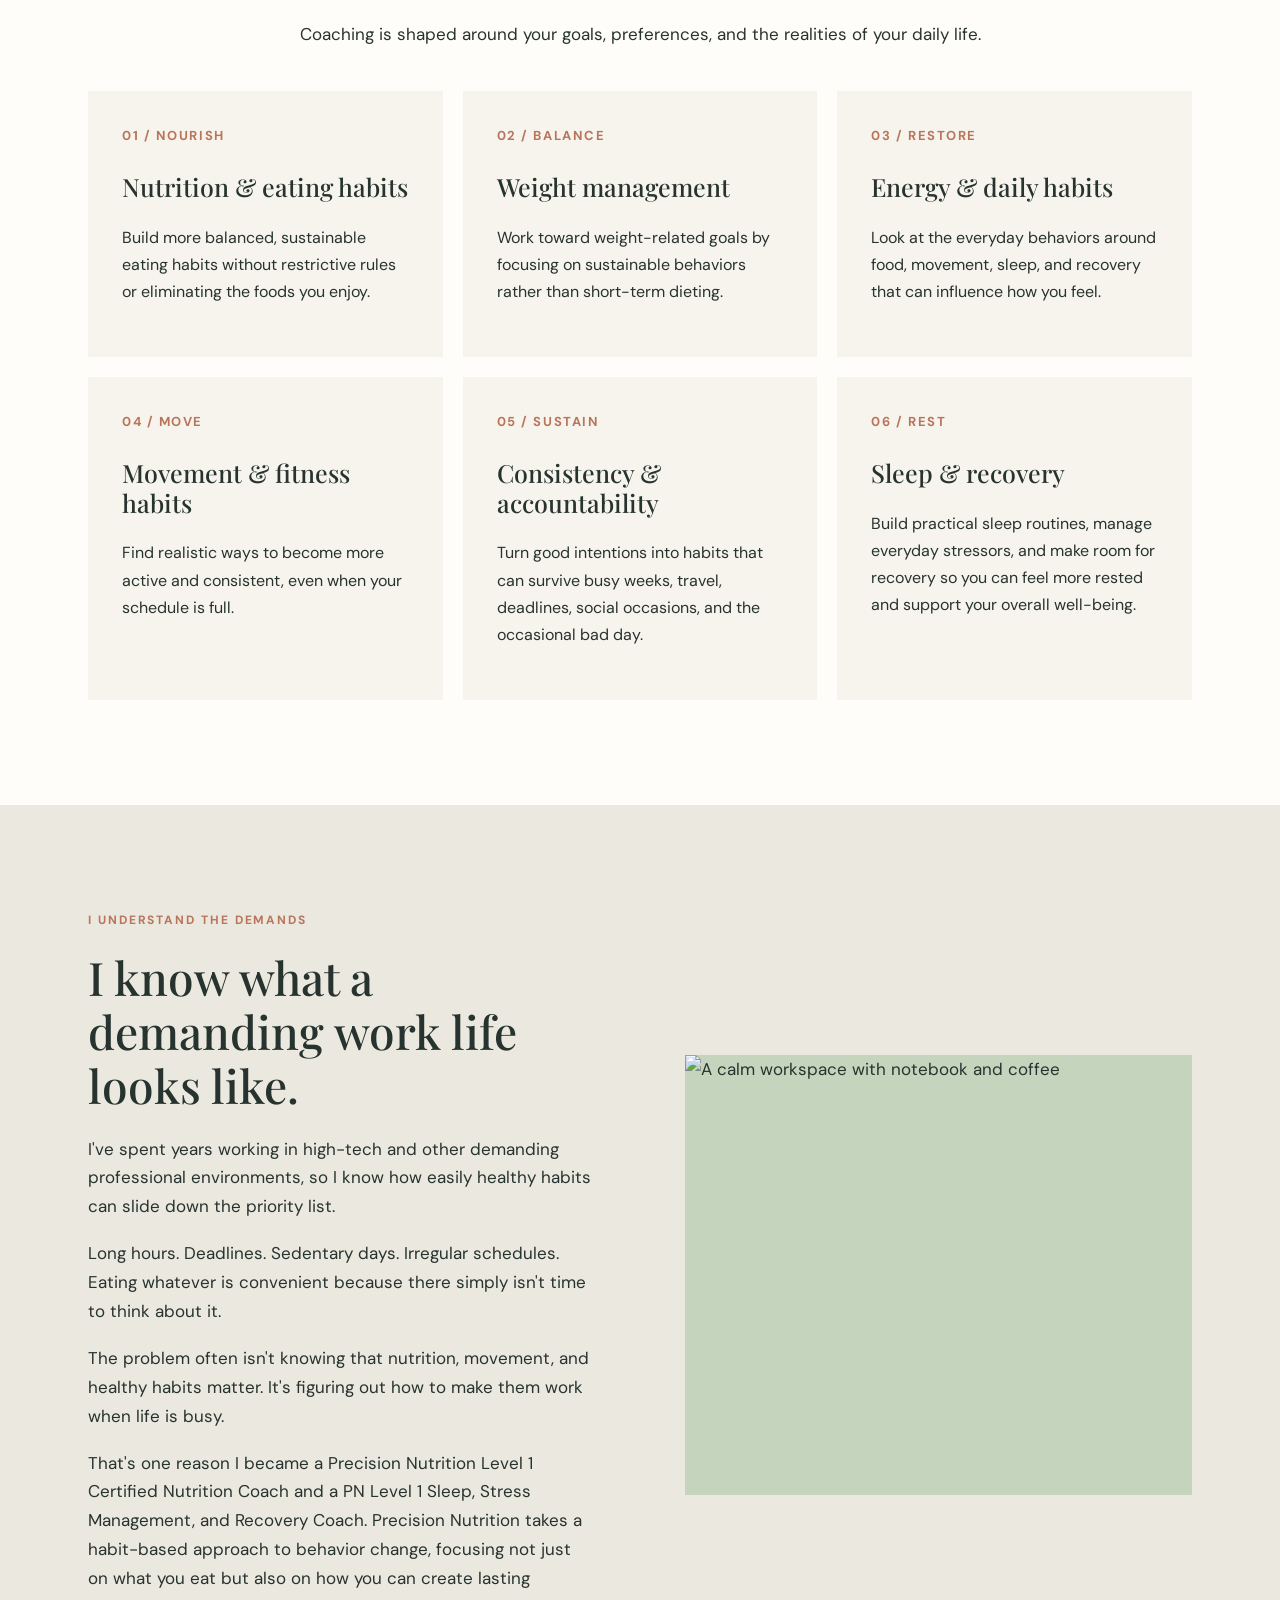
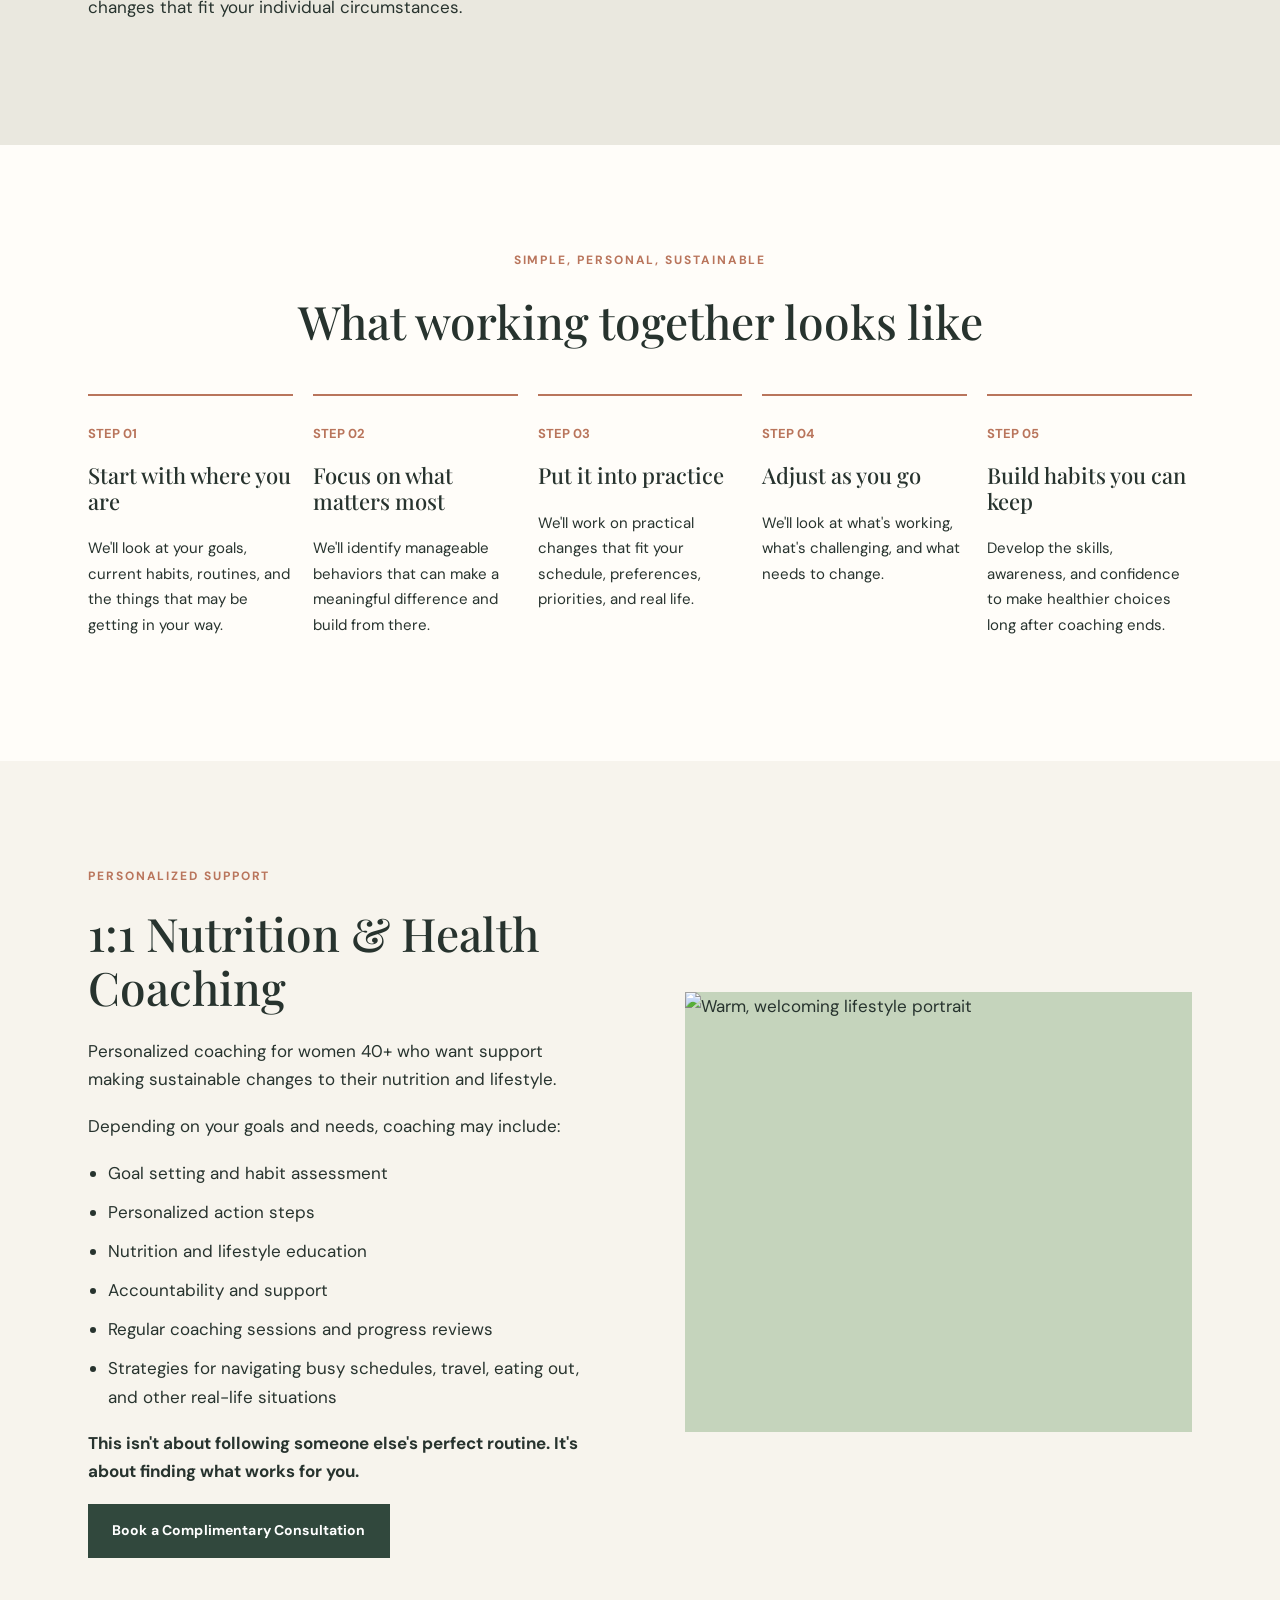
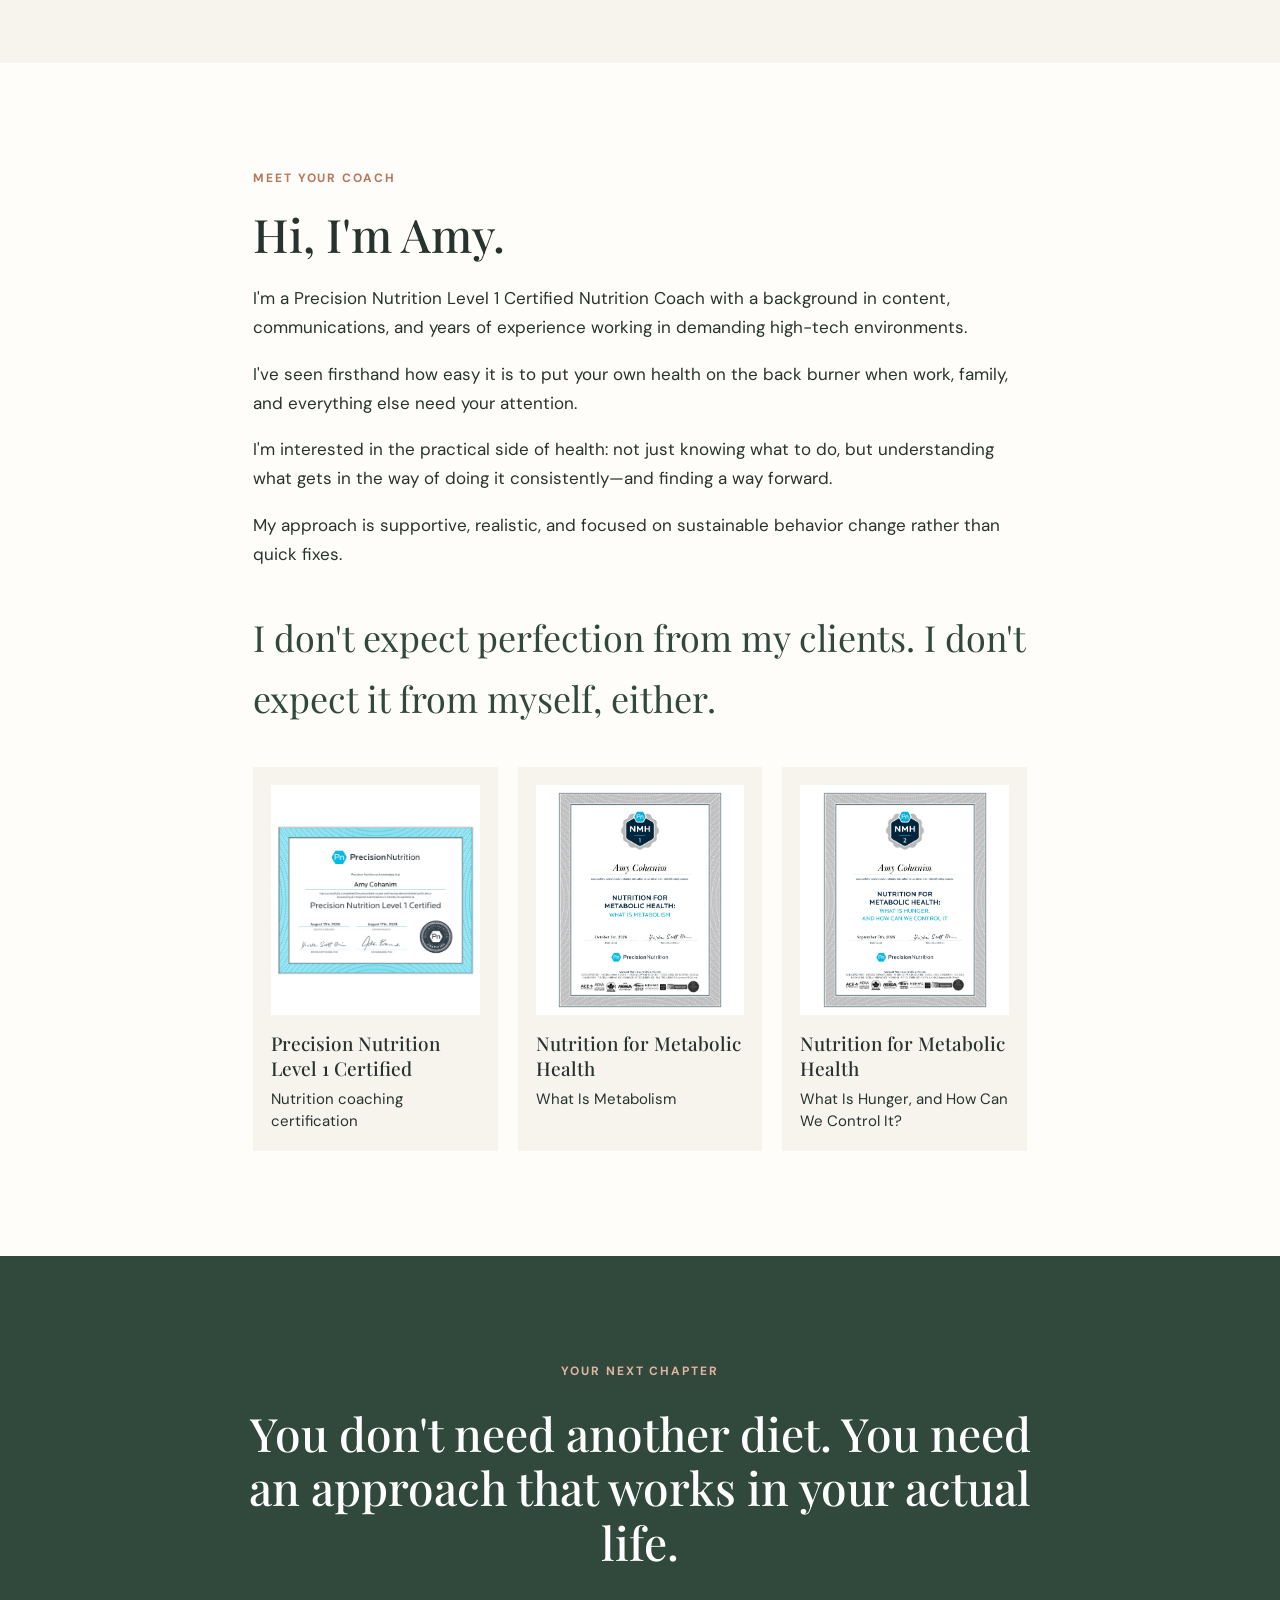
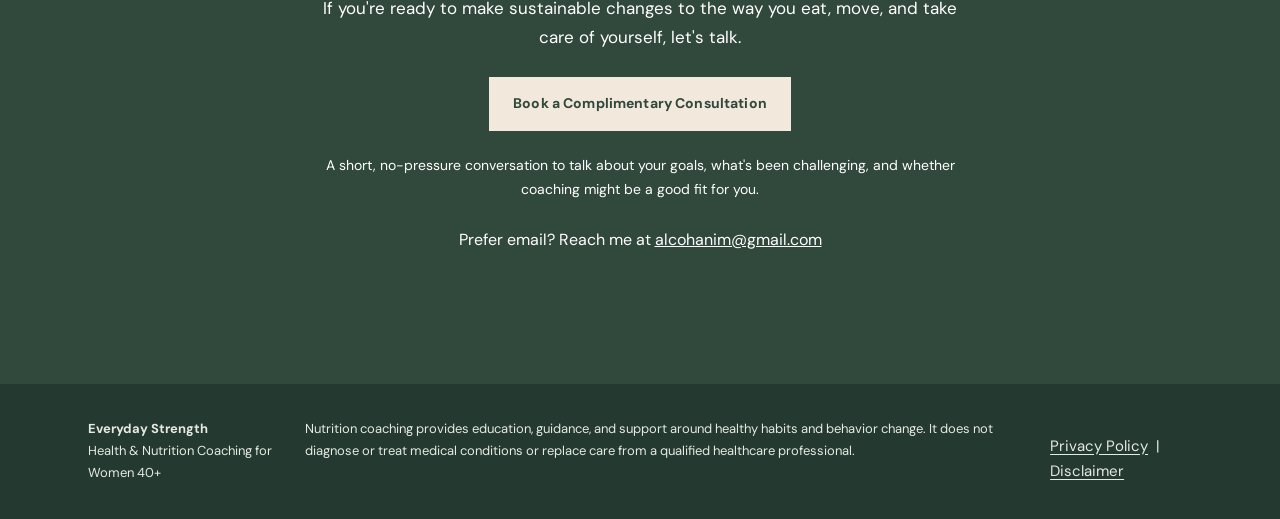
==== commit e0d86070: "Fix wording on certificate caption, approach and coach title (#4) - Add the question mark to "What I" ====
--- a/index.html
+++ b/index.html
@@ -1,3 +1,3 @@
 <!DOCTYPE html>
 
-<html lang="en"><head><meta charset="utf-8"/><meta content="width=device-width, initial-scale=1" name="viewport"/><meta content="Everyday Strength offers practical nutrition and health coaching for women 40+. Build healthier habits that fit your life." name="description"/><title>Everyday Strength | Nutrition &amp; Health Coaching for Women 40+</title><link href="https://fonts.googleapis.com" rel="preconnect"/><link crossorigin="" href="https://fonts.gstatic.com" rel="preconnect"/><link href="https://fonts.googleapis.com/css2?family=DM+Sans:wght@400;500;600;700&amp;family=Playfair+Display:wght@400;500;600&amp;display=swap" rel="stylesheet"/><link href="styles.css" rel="stylesheet"/></head><body><header><div class="wrap nav"><a class="brand" href="#top">Everyday Strength</a><nav class="navlinks"><a href="#approach">My approach</a><a href="#coaching">Coaching</a><a href="#about">About Amy</a><a class="btn" href="#consultation">Let's talk</a></nav><a class="menu" href="#coaching">Explore ↓</a></div></header><main id="top"><section class="hero"><div class="wrap hero-grid"><div class="hero-copy"><p class="eyebrow">Health &amp; Nutrition Coaching for Women 40+</p><h1>Build healthier habits that fit your life.</h1><p style="font-family:'Playfair Display',serif;font-size:25px;color:var(--deep)">Not another diet you have to fit your life around.</p><p>You know that eating well, moving more, and taking care of yourself matter. The hard part is making those things work alongside everything else competing for your time and attention.</p><p>I help women 40+ build sustainable nutrition and lifestyle habits that support their health and fitness goals without rigid meal plans, extreme diets, or all-or-nothing thinking.</p><a class="btn" href="https://calendly.com/alcohanim/consultation" rel="noopener noreferrer" target="_blank">Book a Complimentary Consultation</a><div class="cert">Precision Nutrition Level 1 Certified Nutrition Coach</div></div><div class="hero-photo"><img alt="Woman practicing a gentle wellness routine" src="https://images.unsplash.com/photo-1633707236776-1188a396f223?auto=format&amp;fit=crop&amp;w=1100&amp;q=85"/><div class="photo-note">Practical habits. Real life. Lasting progress.</div></div></div></section><section class="section"><div class="wrap intro"><p class="eyebrow">Sound familiar?</p><h2>Maybe you know what you want to change. The hard part is making it stick.</h2><p>You know the basics. You probably don’t need another list of foods to eat (or not eat) or another set of rules to follow.</p><p>The challenge is fitting healthy habits into a life that already has plenty going on.</p><p>Maybe some of these challenges sound familiar:</p><div class="checks"><div class="check">You want to manage your weight but struggle to find an approach you can maintain.</div><div class="check">You find it difficult to maintain your energy throughout the day.</div><div class="check">You know how to eat well but struggle to do so consistently.</div><div class="check">You spend much of your workday sitting and find it hard to fit in movement.</div><div class="check">You rely on convenience foods when your schedule gets busy.</div><div class="check">You start healthy routines with good intentions but have trouble sticking with them.</div><div class="check">You struggle to make time for exercise and other healthy habits.</div><div class="check">You find yourself starting over whenever life disrupts your routine.</div></div><p class="quote">You need an approach that works in your actual life.</p></div></section><section class="section tint" id="approach"><div class="wrap split"><div class="visual"><img alt="Fresh everyday food on a table" src="https://images.unsplash.com/photo-1490645935967-10de6ba17061?auto=format&amp;fit=crop&amp;w=1000&amp;q=85"/></div><div><p class="eyebrow">A more realistic approach</p><h2>Healthy living shouldn't become another full-time job.</h2><p>I don't believe you need to overhaul your life to become healthier. And I don't believe one perfect diet, meal plan, or exercise routine is going to solve everything.</p><p>Instead, together, we will look at the habits that are most relevant to your goals and find realistic ways to build them into the life you already have.</p><p>That might mean changing how you approach meals, finding ways to move more during a busy workday, creating routines that make healthy choices easier, or simply figuring out why the habits you want to maintain aren't sticking.</p><p><strong>The goal isn't perfection. It's progress you can maintain.</strong></p></div></div></section><section class="section" id="coaching"><div class="wrap"><div class="center"><p class="eyebrow">Areas of focus</p><h2>What we can work on</h2><p>Coaching is shaped around your goals, preferences, and the realities of your daily life.</p></div><div class="cards"><article class="card"><div class="number">01 / NOURISH</div><h3>Nutrition &amp; eating habits</h3><p>Build more balanced, sustainable eating habits without restrictive rules or eliminating the foods you enjoy.</p></article><article class="card"><div class="number">02 / BALANCE</div><h3>Weight management</h3><p>Work toward weight-related goals by focusing on sustainable behaviors rather than short-term dieting.</p></article><article class="card"><div class="number">03 / RESTORE</div><h3>Energy &amp; daily habits</h3><p>Look at the everyday behaviors around food, movement, sleep, and recovery that can influence how you feel.</p></article><article class="card"><div class="number">04 / MOVE</div><h3>Movement &amp; fitness habits</h3><p>Find realistic ways to become more active and consistent, even when your schedule is full.</p></article><article class="card"><div class="number">05 / SUSTAIN</div><h3>Consistency &amp; accountability</h3><p>Turn good intentions into habits that can survive busy weeks, travel, deadlines, social occasions, and the occasional bad day.</p></article><article class="card"><div class="number">06 / REST</div><h3>Sleep &amp; recovery</h3><p>Build practical sleep routines, manage everyday stressors, and make room for recovery so you can feel more rested and support your overall well-being.</p></article></div></div></section><section class="section about"><div class="wrap split"><div><p class="eyebrow">I understand the demands</p><h2>I know what a demanding work life looks like.</h2><p>I've spent years working in high-tech and other demanding professional environments, so I know how easily healthy habits can slide down the priority list.</p><p>Long hours. Deadlines. Sedentary days. Irregular schedules. Eating whatever is convenient because there simply isn't time to think about it.</p><p>The problem often isn't knowing that nutrition, movement, and healthy habits matter. It's figuring out how to make them work when life is busy.</p><p>That's one reason I became a Precision Nutrition Level 1 certified nutrition coach and a PN Level 1 Sleep, Stress Management, and Recovery Coach. Precision Nutrition takes a habit-based approach to behavior change, focusing not just on what you eat, but on how you can create lasting changes that fit your individual circumstances.</p></div><div class="visual"><img alt="A calm workspace with notebook and coffee" src="https://images.unsplash.com/photo-1499209974431-9dddcece7f88?auto=format&amp;fit=crop&amp;w=1000&amp;q=85"/></div></div></section><section class="section"><div class="wrap"><div class="center"><p class="eyebrow">Simple, personal, sustainable</p><h2>What working together looks like</h2></div><div class="steps"><div class="step"><span>STEP 01</span><h3>Start with where you are</h3><p>We'll look at your goals, current habits, routines, and the things that may be getting in your way.</p></div><div class="step"><span>STEP 02</span><h3>Focus on what matters most</h3><p>We'll identify manageable behaviors that can make a meaningful difference and build from there.</p></div><div class="step"><span>STEP 03</span><h3>Put it into practice</h3><p>We'll work on practical changes that fit your schedule, preferences, priorities, and real life.</p></div><div class="step"><span>STEP 04</span><h3>Adjust as you go</h3><p>We'll look at what's working, what's challenging, and what needs to change.</p></div><div class="step"><span>STEP 05</span><h3>Build habits you can keep</h3><p>Develop the skills, awareness, and confidence to make healthier choices long after coaching ends.</p></div></div></div></section><section class="section feature"><div class="wrap split"><div><p class="eyebrow">Personalized support</p><h2>1:1 Nutrition &amp; Health Coaching</h2><p>Personalized coaching for women 40+ who want support making sustainable changes to their nutrition and lifestyle.</p><p>Depending on your goals and needs, coaching may include:</p><ul class="bullets"><li>Goal setting and habit assessment</li><li>Personalized action steps</li><li>Nutrition and lifestyle education</li><li>Accountability and support</li><li>Regular coaching sessions and progress reviews</li><li>Strategies for navigating busy schedules, travel, eating out, and other real-life situations</li></ul><p><strong>This isn't about following someone else's perfect routine. It's about finding what works for you.</strong></p><a class="btn" href="https://calendly.com/alcohanim/consultation" rel="noopener noreferrer" target="_blank">Book a Complimentary Consultation</a></div><div class="visual"><img alt="Amy smiling outdoors on a hike, sitting on a rock with her backpack" class="photo-amy" loading="lazy" src="images/photos/amy-coaching.jpg"/></div></div></section><section class="section" id="about"><div class="wrap intro"><p class="eyebrow">Meet your coach</p><h2>Hi, I'm Amy.</h2><p>I'm a Precision Nutrition Level 1 certified nutrition coach with a background in content, communications, and years of experience working in demanding high-tech environments.</p><p>I've seen firsthand how easy it is to put your own health on the back burner when work, family, and everything else need your attention.</p><p>I'm interested in the practical side of health: not just knowing what to do, but understanding what gets in the way of doing it consistently—and finding a way forward.</p><p>My approach is supportive, realistic, and focused on sustainable behavior change rather than quick fixes.</p><p class="quote">I don't expect perfection from my clients. I don't expect it from myself, either.</p><div class="credential-gallery"><div class="credential-card"><a aria-label="Enlarge Precision Nutrition Level 1 Certified — Nutrition coaching certification" class="credential-image" href="#certificate-full"><img alt="Precision Nutrition Level 1 Certified — Nutrition coaching certification" draggable="false" loading="lazy" src="images/certificates/pn-level-1.jpg"/></a><h3>Precision Nutrition Level 1 Certified</h3><p>Nutrition coaching certification</p></div><div class="credential-card"><a aria-label="Enlarge Nutrition for Metabolic Health — What Is Metabolism" class="credential-image" href="#certificate-nmh1"><img alt="Nutrition for Metabolic Health — What Is Metabolism" draggable="false" loading="lazy" src="images/certificates/metabolic-health-metabolism.jpg"/></a><h3>Nutrition for Metabolic Health</h3><p>What Is Metabolism</p></div><div class="credential-card"><a aria-label="Enlarge Nutrition for Metabolic Health — What Is Hunger, and How Can We Control It" class="credential-image" href="#certificate-nmh2"><img alt="Nutrition for Metabolic Health — What Is Hunger, and How Can We Control It" draggable="false" loading="lazy" src="images/certificates/metabolic-health-hunger.jpg"/></a><h3>Nutrition for Metabolic Health</h3><p>What Is Hunger, and How Can We Control It</p></div></div></div></section><section class="section final" id="consultation"><div class="wrap"><p class="eyebrow">Your next chapter</p><h2>You don't need another diet. You need an approach that works in your actual life.</h2><p>If you're ready to make sustainable changes to the way you eat, move, and take care of yourself, let's talk.</p><a class="btn" href="https://calendly.com/alcohanim/consultation" rel="noopener noreferrer" target="_blank">Book a Complimentary Consultation</a><p style="font-size:14px;margin-top:23px">A short, no-pressure conversation to talk about your goals, what's been challenging, and whether coaching might be a good fit for you.</p><p style="font-size:16px">Prefer email? Reach me at <a href="mailto:alcohanim@gmail.com">alcohanim@gmail.com</a></p></div></section></main><footer><div class="wrap"><div><strong>Everyday Strength</strong><p>Health &amp; Nutrition Coaching for Women 40+</p></div><p>Nutrition coaching provides education, guidance, and support around healthy habits and behavior change. It does not diagnose or treat medical conditions or replace care from a qualified healthcare professional.</p><p class="privacy-footer"><a href="privacy.html">Privacy Policy</a> &nbsp;|&nbsp; <a href="disclaimer.html">Disclaimer</a></p></div></footer><div aria-label="Precision Nutrition Level 1 certificate" aria-modal="true" class="cert-lightbox" id="certificate-full" role="dialog"><a aria-label="Close certificate" class="cert-close" href="#about">Close ×</a><img alt="Full-size Precision Nutrition Level 1 certificate awarded to Amy Cohanim" src="images/certificates/pn-level-1.jpg"/></div><div aria-label="Nutrition for Metabolic Health — What Is Metabolism" aria-modal="true" class="cert-lightbox" id="certificate-nmh1" role="dialog"><a aria-label="Close certificate" class="cert-close" href="#about">Close ×</a><img alt="Nutrition for Metabolic Health — What Is Metabolism" draggable="false" src="images/certificates/metabolic-health-metabolism.jpg"/></div><div aria-label="Nutrition for Metabolic Health — What Is Hunger, and How Can We Control It" aria-modal="true" class="cert-lightbox" id="certificate-nmh2" role="dialog"><a aria-label="Close certificate" class="cert-close" href="#about">Close ×</a><img alt="Nutrition for Metabolic Health — What Is Hunger, and How Can We Control It" draggable="false" src="images/certificates/metabolic-health-hunger.jpg"/></div></body></html>
+<html lang="en"><head><meta charset="utf-8"/><meta content="width=device-width, initial-scale=1" name="viewport"/><meta content="Everyday Strength offers practical nutrition and health coaching for women 40+. Build healthier habits that fit your life." name="description"/><title>Everyday Strength | Nutrition &amp; Health Coaching for Women 40+</title><link href="https://fonts.googleapis.com" rel="preconnect"/><link crossorigin="" href="https://fonts.gstatic.com" rel="preconnect"/><link href="https://fonts.googleapis.com/css2?family=DM+Sans:wght@400;500;600;700&amp;family=Playfair+Display:wght@400;500;600&amp;display=swap" rel="stylesheet"/><link href="styles.css" rel="stylesheet"/></head><body><header><div class="wrap nav"><a class="brand" href="#top">Everyday Strength</a><nav class="navlinks"><a href="#approach">My approach</a><a href="#coaching">Coaching</a><a href="#about">About Amy</a><a class="btn" href="#consultation">Let's talk</a></nav><a class="menu" href="#coaching">Explore ↓</a></div></header><main id="top"><section class="hero"><div class="wrap hero-grid"><div class="hero-copy"><p class="eyebrow">Health &amp; Nutrition Coaching for Women 40+</p><h1>Build healthier habits that fit your life.</h1><p style="font-family:'Playfair Display',serif;font-size:25px;color:var(--deep)">Not another diet you have to fit your life around.</p><p>You know that eating well, moving more, and taking care of yourself matter. The hard part is making those things work alongside everything else competing for your time and attention.</p><p>I help women 40+ build sustainable nutrition and lifestyle habits that support their health and fitness goals without rigid meal plans, extreme diets, or all-or-nothing thinking.</p><a class="btn" href="https://calendly.com/alcohanim/consultation" rel="noopener noreferrer" target="_blank">Book a Complimentary Consultation</a><div class="cert">Precision Nutrition Level 1 Certified Nutrition Coach</div></div><div class="hero-photo"><img alt="Woman practicing a gentle wellness routine" src="https://images.unsplash.com/photo-1633707236776-1188a396f223?auto=format&amp;fit=crop&amp;w=1100&amp;q=85"/><div class="photo-note">Practical habits. Real life. Lasting progress.</div></div></div></section><section class="section"><div class="wrap intro"><p class="eyebrow">Sound familiar?</p><h2>Maybe you know what you want to change. The hard part is making it stick.</h2><p>You know the basics. You probably don’t need another list of foods to eat (or not eat) or another set of rules to follow.</p><p>The challenge is fitting healthy habits into a life that already has plenty going on.</p><p>Maybe some of these challenges sound familiar:</p><div class="checks"><div class="check">You want to manage your weight but struggle to find an approach you can maintain.</div><div class="check">You find it difficult to maintain your energy throughout the day.</div><div class="check">You know how to eat well but struggle to do so consistently.</div><div class="check">You spend much of your workday sitting and find it hard to fit in movement.</div><div class="check">You rely on convenience foods when your schedule gets busy.</div><div class="check">You start healthy routines with good intentions but have trouble sticking with them.</div><div class="check">You struggle to make time for exercise and other healthy habits.</div><div class="check">You find yourself starting over whenever life disrupts your routine.</div></div><p class="quote">You need an approach that works in your actual life.</p></div></section><section class="section tint" id="approach"><div class="wrap split"><div class="visual"><img alt="Fresh everyday food on a table" src="https://images.unsplash.com/photo-1490645935967-10de6ba17061?auto=format&amp;fit=crop&amp;w=1000&amp;q=85"/></div><div><p class="eyebrow">A more realistic approach</p><h2>Healthy living shouldn't become another full-time job.</h2><p>I don't believe you need to overhaul your life to become healthier. And I don't believe one perfect diet, meal plan, or exercise routine is going to solve everything.</p><p>Instead, together, we will look at the habits that are most relevant to your goals and find realistic ways to build them into the life you already have.</p><p>That might mean changing how you approach meals, finding ways to move more during a busy workday, creating routines that make healthy choices easier, or simply figuring out why the habits you want to maintain aren't sticking.</p><p><strong>The goal isn't perfection. It's progress you can maintain.</strong></p></div></div></section><section class="section" id="coaching"><div class="wrap"><div class="center"><p class="eyebrow">Areas of focus</p><h2>What we can work on</h2><p>Coaching is shaped around your goals, preferences, and the realities of your daily life.</p></div><div class="cards"><article class="card"><div class="number">01 / NOURISH</div><h3>Nutrition &amp; eating habits</h3><p>Build more balanced, sustainable eating habits without restrictive rules or eliminating the foods you enjoy.</p></article><article class="card"><div class="number">02 / BALANCE</div><h3>Weight management</h3><p>Work toward weight-related goals by focusing on sustainable behaviors rather than short-term dieting.</p></article><article class="card"><div class="number">03 / RESTORE</div><h3>Energy &amp; daily habits</h3><p>Look at the everyday behaviors around food, movement, sleep, and recovery that can influence how you feel.</p></article><article class="card"><div class="number">04 / MOVE</div><h3>Movement &amp; fitness habits</h3><p>Find realistic ways to become more active and consistent, even when your schedule is full.</p></article><article class="card"><div class="number">05 / SUSTAIN</div><h3>Consistency &amp; accountability</h3><p>Turn good intentions into habits that can survive busy weeks, travel, deadlines, social occasions, and the occasional bad day.</p></article><article class="card"><div class="number">06 / REST</div><h3>Sleep &amp; recovery</h3><p>Build practical sleep routines, manage everyday stressors, and make room for recovery so you can feel more rested and support your overall well-being.</p></article></div></div></section><section class="section about"><div class="wrap split"><div><p class="eyebrow">I understand the demands</p><h2>I know what a demanding work life looks like.</h2><p>I've spent years working in high-tech and other demanding professional environments, so I know how easily healthy habits can slide down the priority list.</p><p>Long hours. Deadlines. Sedentary days. Irregular schedules. Eating whatever is convenient because there simply isn't time to think about it.</p><p>The problem often isn't knowing that nutrition, movement, and healthy habits matter. It's figuring out how to make them work when life is busy.</p><p>That's one reason I became a Precision Nutrition Level 1 Certified Nutrition Coach and a PN Level 1 Sleep, Stress Management, and Recovery Coach. Precision Nutrition takes a habit-based approach to behavior change, focusing not just on what you eat but also on how you can create lasting changes that fit your individual circumstances.</p></div><div class="visual"><img alt="A calm workspace with notebook and coffee" src="https://images.unsplash.com/photo-1499209974431-9dddcece7f88?auto=format&amp;fit=crop&amp;w=1000&amp;q=85"/></div></div></section><section class="section"><div class="wrap"><div class="center"><p class="eyebrow">Simple, personal, sustainable</p><h2>What working together looks like</h2></div><div class="steps"><div class="step"><span>STEP 01</span><h3>Start with where you are</h3><p>We'll look at your goals, current habits, routines, and the things that may be getting in your way.</p></div><div class="step"><span>STEP 02</span><h3>Focus on what matters most</h3><p>We'll identify manageable behaviors that can make a meaningful difference and build from there.</p></div><div class="step"><span>STEP 03</span><h3>Put it into practice</h3><p>We'll work on practical changes that fit your schedule, preferences, priorities, and real life.</p></div><div class="step"><span>STEP 04</span><h3>Adjust as you go</h3><p>We'll look at what's working, what's challenging, and what needs to change.</p></div><div class="step"><span>STEP 05</span><h3>Build habits you can keep</h3><p>Develop the skills, awareness, and confidence to make healthier choices long after coaching ends.</p></div></div></div></section><section class="section feature"><div class="wrap split"><div><p class="eyebrow">Personalized support</p><h2>1:1 Nutrition &amp; Health Coaching</h2><p>Personalized coaching for women 40+ who want support making sustainable changes to their nutrition and lifestyle.</p><p>Depending on your goals and needs, coaching may include:</p><ul class="bullets"><li>Goal setting and habit assessment</li><li>Personalized action steps</li><li>Nutrition and lifestyle education</li><li>Accountability and support</li><li>Regular coaching sessions and progress reviews</li><li>Strategies for navigating busy schedules, travel, eating out, and other real-life situations</li></ul><p><strong>This isn't about following someone else's perfect routine. It's about finding what works for you.</strong></p><a class="btn" href="https://calendly.com/alcohanim/consultation" rel="noopener noreferrer" target="_blank">Book a Complimentary Consultation</a></div><div class="visual"><img alt="Warm, welcoming lifestyle portrait" src="https://images.unsplash.com/photo-1517841905240-472988babdf9?auto=format&amp;fit=crop&amp;w=1000&amp;q=85"/></div></div></section><section class="section" id="about"><div class="wrap intro"><p class="eyebrow">Meet your coach</p><h2>Hi, I'm Amy.</h2><p>I'm a Precision Nutrition Level 1 Certified Nutrition Coach with a background in content, communications, and years of experience working in demanding high-tech environments.</p><p>I've seen firsthand how easy it is to put your own health on the back burner when work, family, and everything else need your attention.</p><p>I'm interested in the practical side of health: not just knowing what to do, but understanding what gets in the way of doing it consistently—and finding a way forward.</p><p>My approach is supportive, realistic, and focused on sustainable behavior change rather than quick fixes.</p><p class="quote">I don't expect perfection from my clients. I don't expect it from myself, either.</p><div class="credential-gallery"><div class="credential-card"><a aria-label="Enlarge Precision Nutrition Level 1 Certified — Nutrition coaching certification" class="credential-image" href="#certificate-full"><img alt="Precision Nutrition Level 1 Certified — Nutrition coaching certification" draggable="false" loading="lazy" src="images/certificates/pn-level-1.jpg"/></a><h3>Precision Nutrition Level 1 Certified</h3><p>Nutrition coaching certification</p></div><div class="credential-card"><a aria-label="Enlarge Nutrition for Metabolic Health — What Is Metabolism" class="credential-image" href="#certificate-nmh1"><img alt="Nutrition for Metabolic Health — What Is Metabolism" draggable="false" loading="lazy" src="images/certificates/metabolic-health-metabolism.jpg"/></a><h3>Nutrition for Metabolic Health</h3><p>What Is Metabolism</p></div><div class="credential-card"><a aria-label="Enlarge Nutrition for Metabolic Health — What Is Hunger, and How Can We Control It?" class="credential-image" href="#certificate-nmh2"><img alt="Nutrition for Metabolic Health — What Is Hunger, and How Can We Control It?" draggable="false" loading="lazy" src="images/certificates/metabolic-health-hunger.jpg"/></a><h3>Nutrition for Metabolic Health</h3><p>What Is Hunger, and How Can We Control It?</p></div></div></div></section><section class="section final" id="consultation"><div class="wrap"><p class="eyebrow">Your next chapter</p><h2>You don't need another diet. You need an approach that works in your actual life.</h2><p>If you're ready to make sustainable changes to the way you eat, move, and take care of yourself, let's talk.</p><a class="btn" href="https://calendly.com/alcohanim/consultation" rel="noopener noreferrer" target="_blank">Book a Complimentary Consultation</a><p style="font-size:14px;margin-top:23px">A short, no-pressure conversation to talk about your goals, what's been challenging, and whether coaching might be a good fit for you.</p><p style="font-size:16px">Prefer email? Reach me at <a href="mailto:alcohanim@gmail.com">alcohanim@gmail.com</a></p></div></section></main><footer><div class="wrap"><div><strong>Everyday Strength</strong><p>Health &amp; Nutrition Coaching for Women 40+</p></div><p>Nutrition coaching provides education, guidance, and support around healthy habits and behavior change. It does not diagnose or treat medical conditions or replace care from a qualified healthcare professional.</p><p class="privacy-footer"><a href="privacy.html">Privacy Policy</a> &nbsp;|&nbsp; <a href="disclaimer.html">Disclaimer</a></p></div></footer><div aria-label="Precision Nutrition Level 1 certificate" aria-modal="true" class="cert-lightbox" id="certificate-full" role="dialog"><a aria-label="Close certificate" class="cert-close" href="#about">Close ×</a><img alt="Full-size Precision Nutrition Level 1 certificate awarded to Amy Cohanim" src="images/certificates/pn-level-1.jpg"/></div><div aria-label="Nutrition for Metabolic Health — What Is Metabolism" aria-modal="true" class="cert-lightbox" id="certificate-nmh1" role="dialog"><a aria-label="Close certificate" class="cert-close" href="#about">Close ×</a><img alt="Nutrition for Metabolic Health — What Is Metabolism" draggable="false" src="images/certificates/metabolic-health-metabolism.jpg"/></div><div aria-label="Nutrition for Metabolic Health — What Is Hunger, and How Can We Control It?" aria-modal="true" class="cert-lightbox" id="certificate-nmh2" role="dialog"><a aria-label="Close certificate" class="cert-close" href="#about">Close ×</a><img alt="Nutrition for Metabolic Health — What Is Hunger, and How Can We Control It?" draggable="false" src="images/certificates/metabolic-health-hunger.jpg"/></div></body></html>
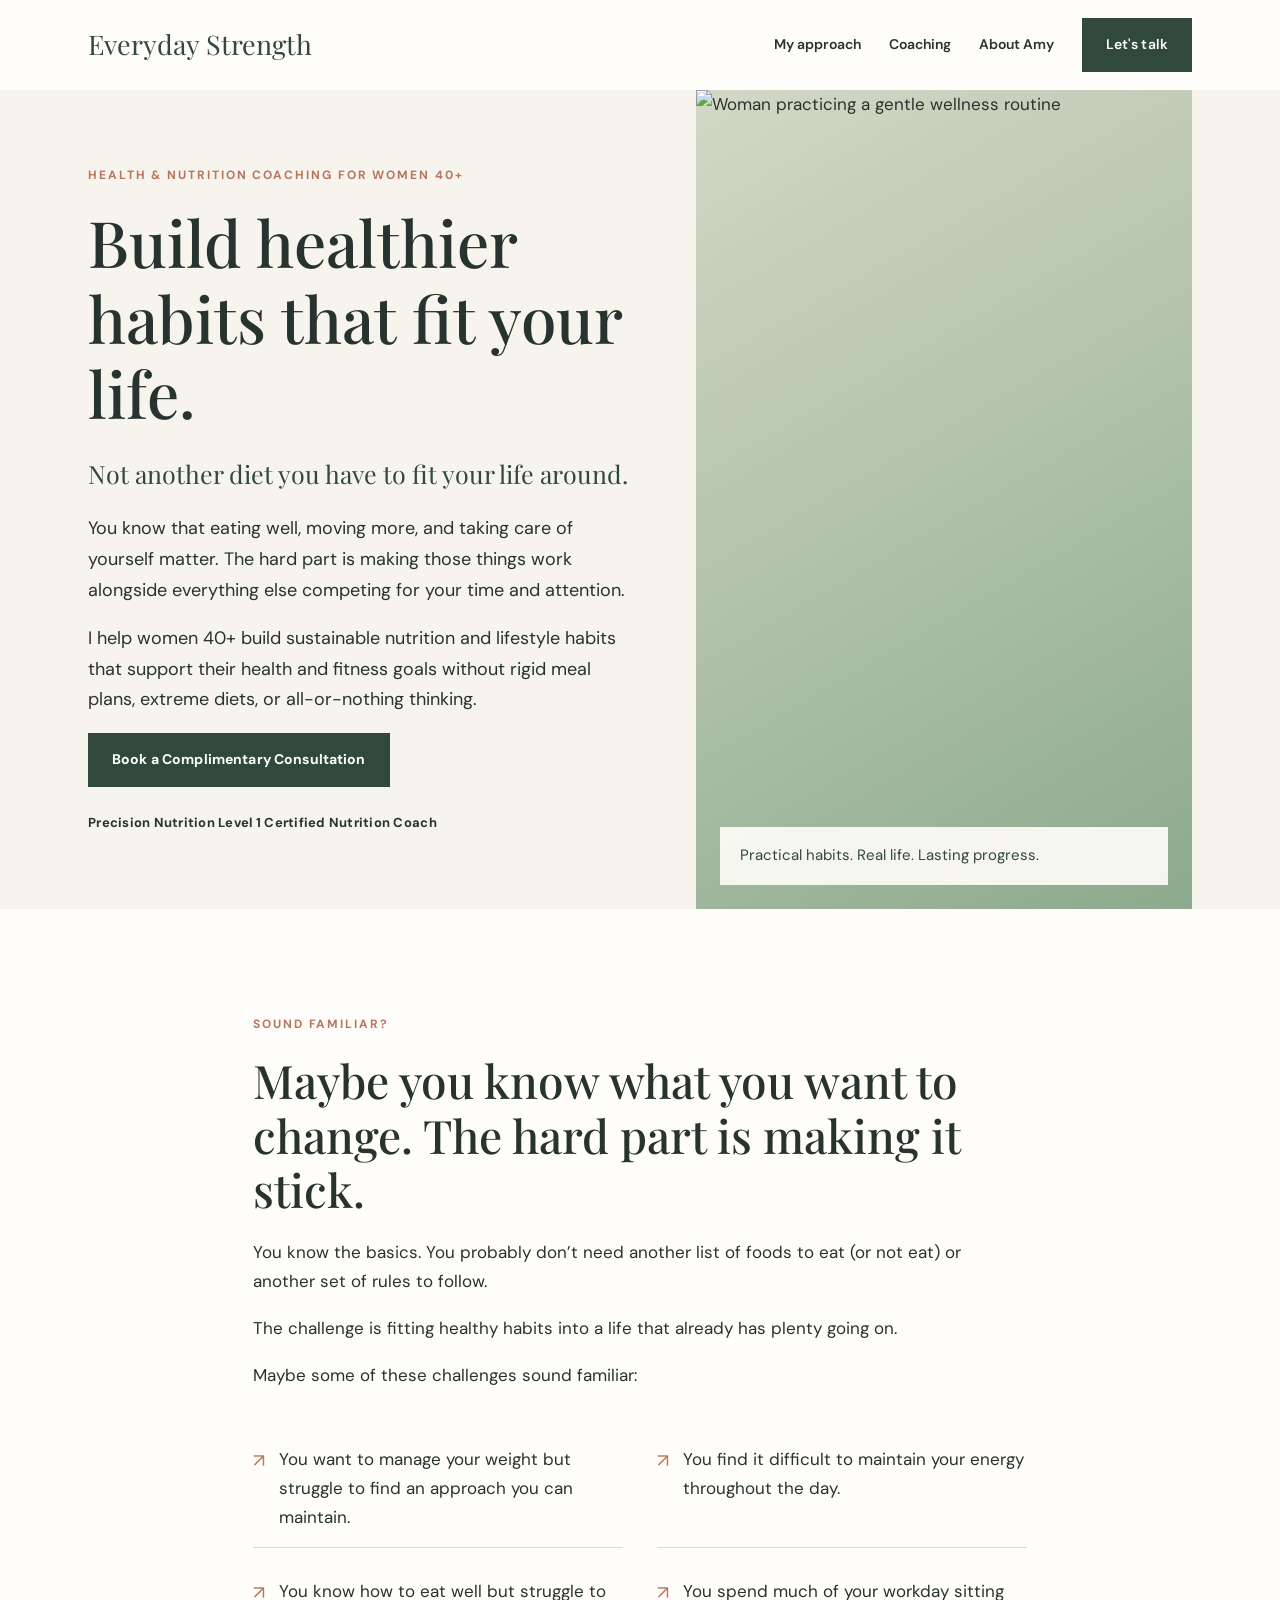
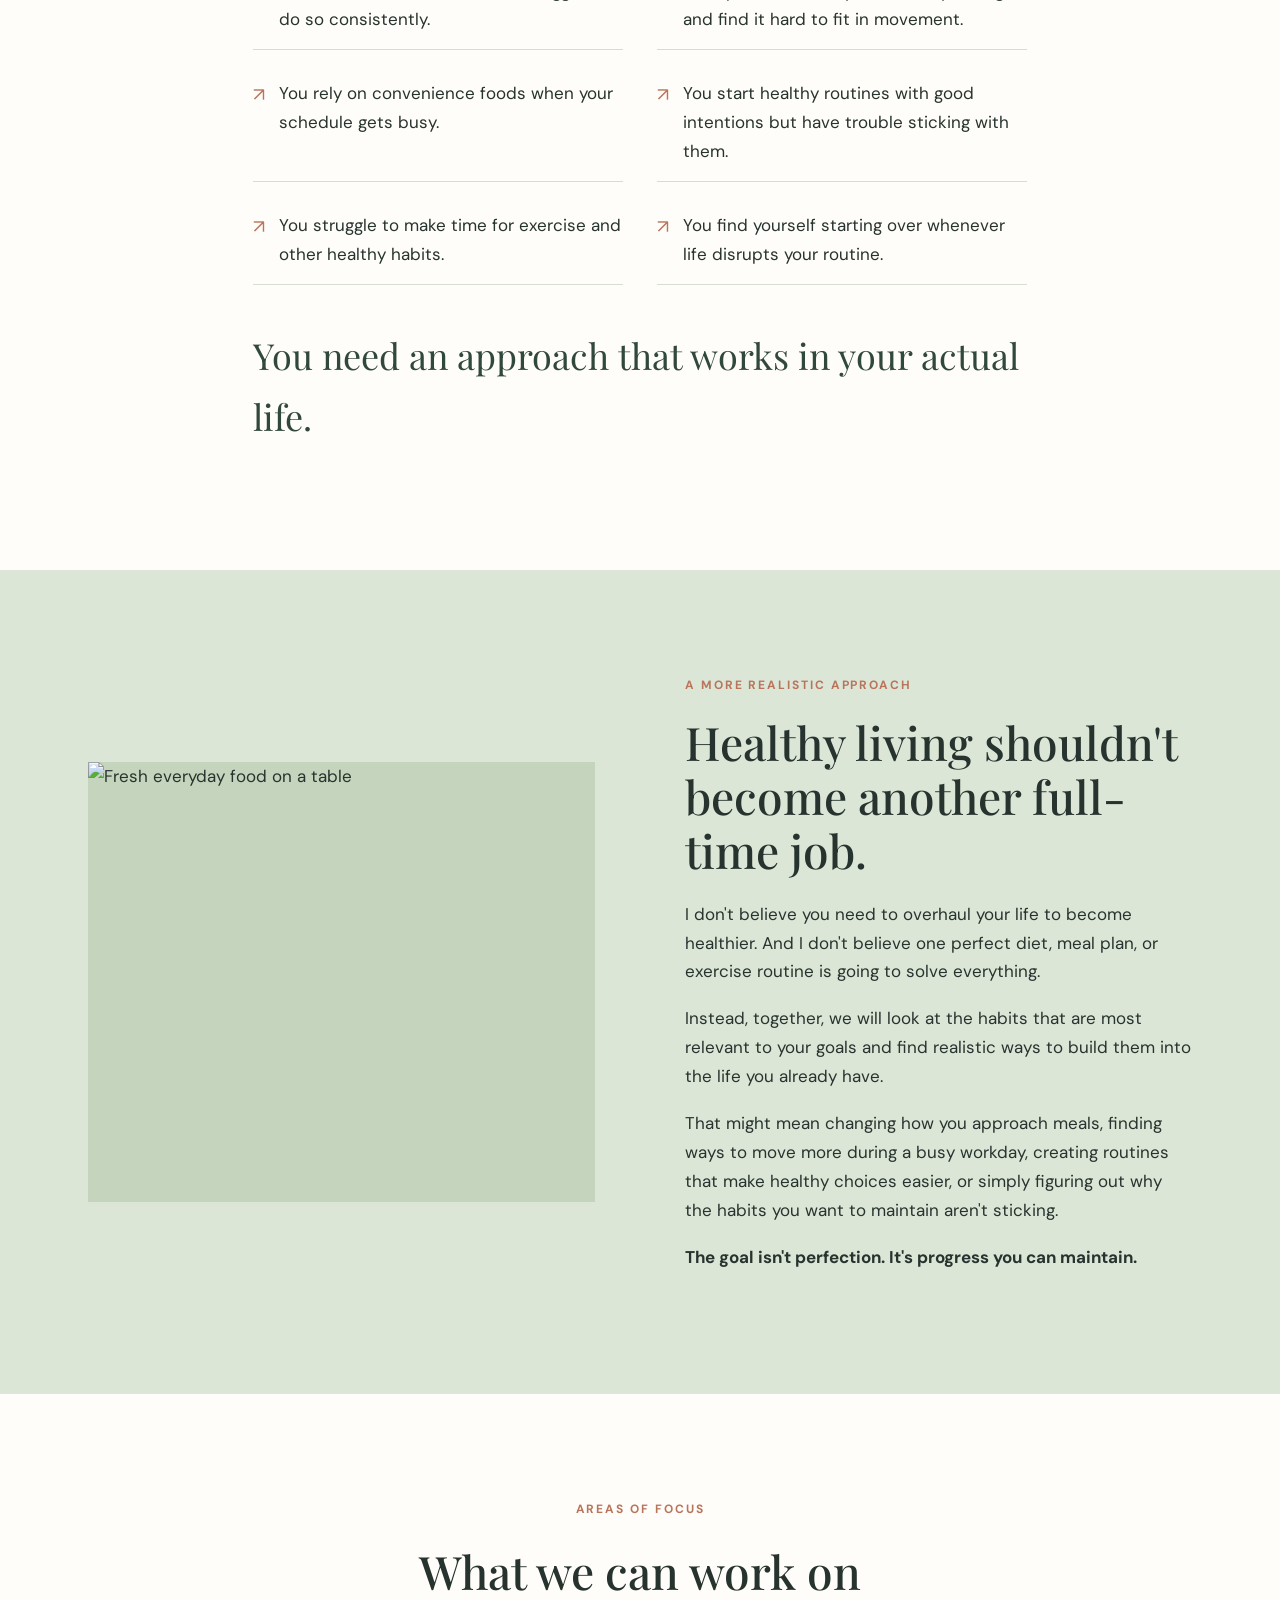
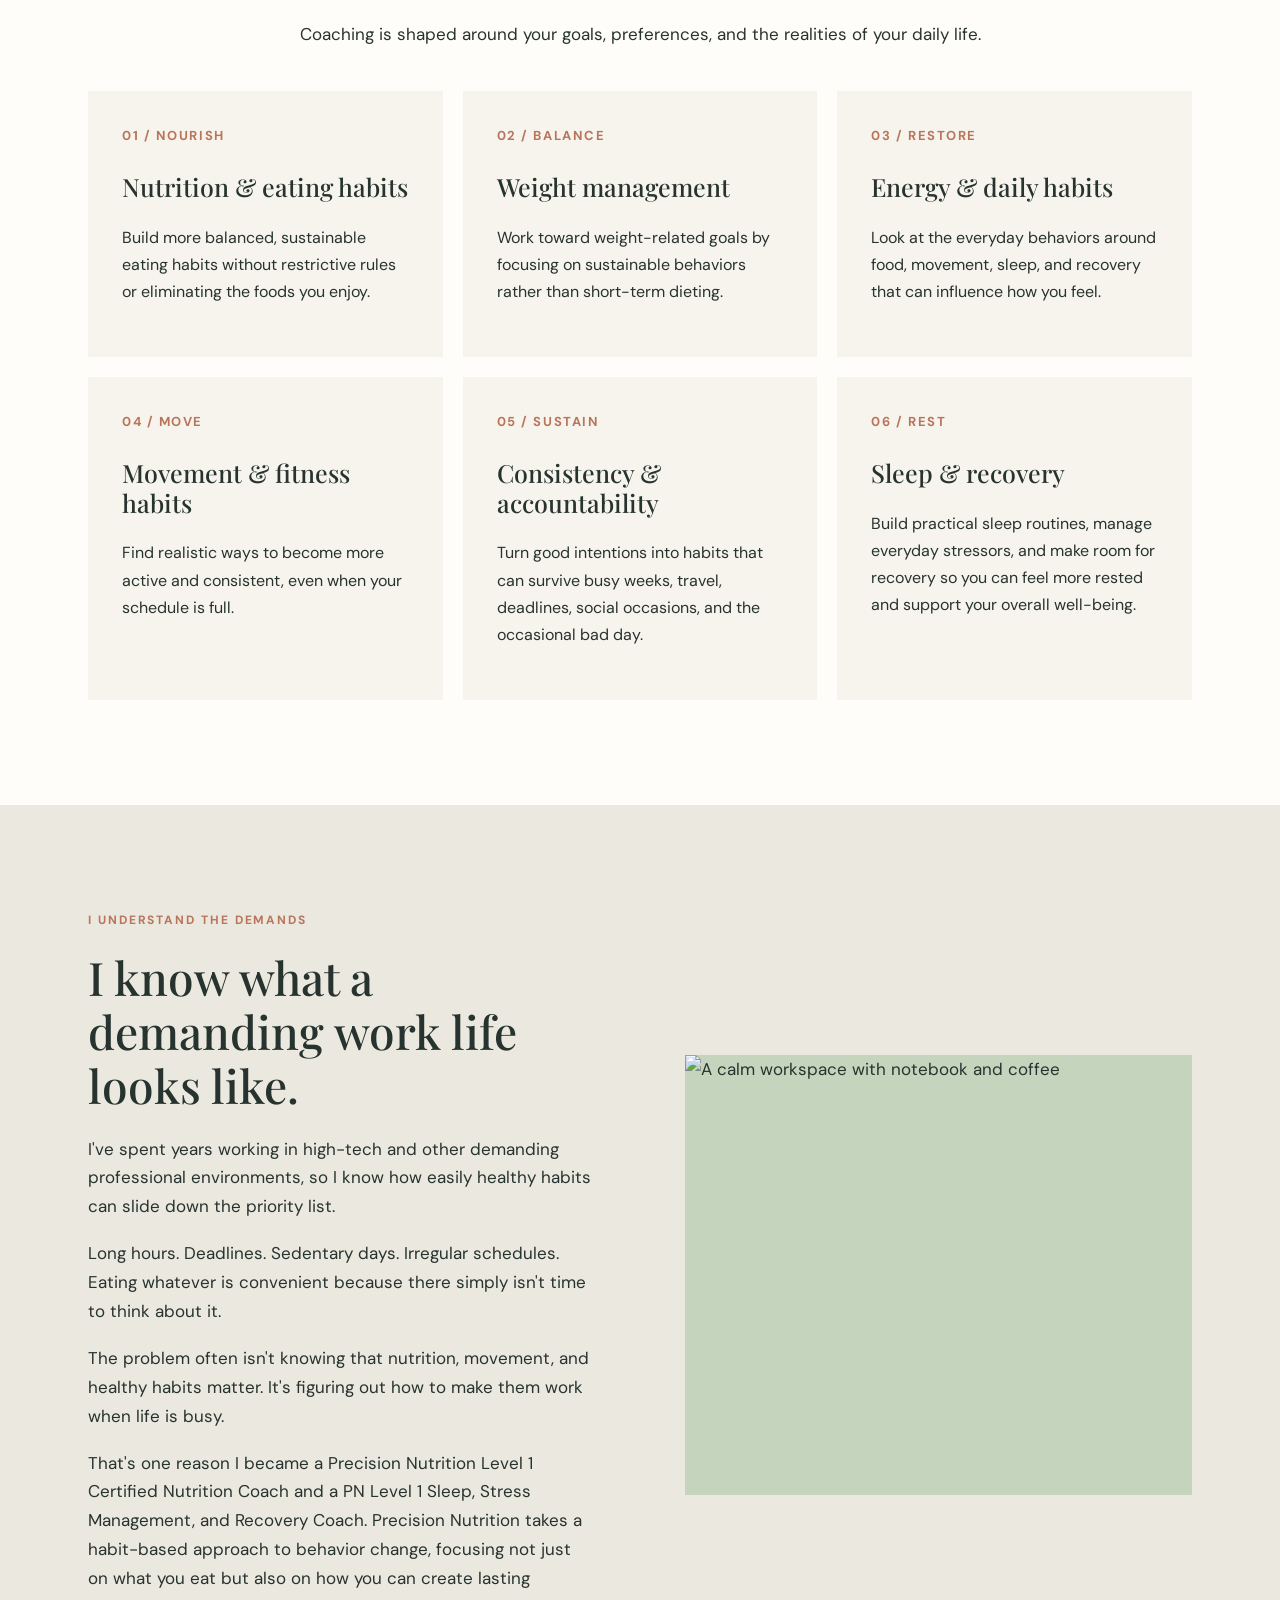
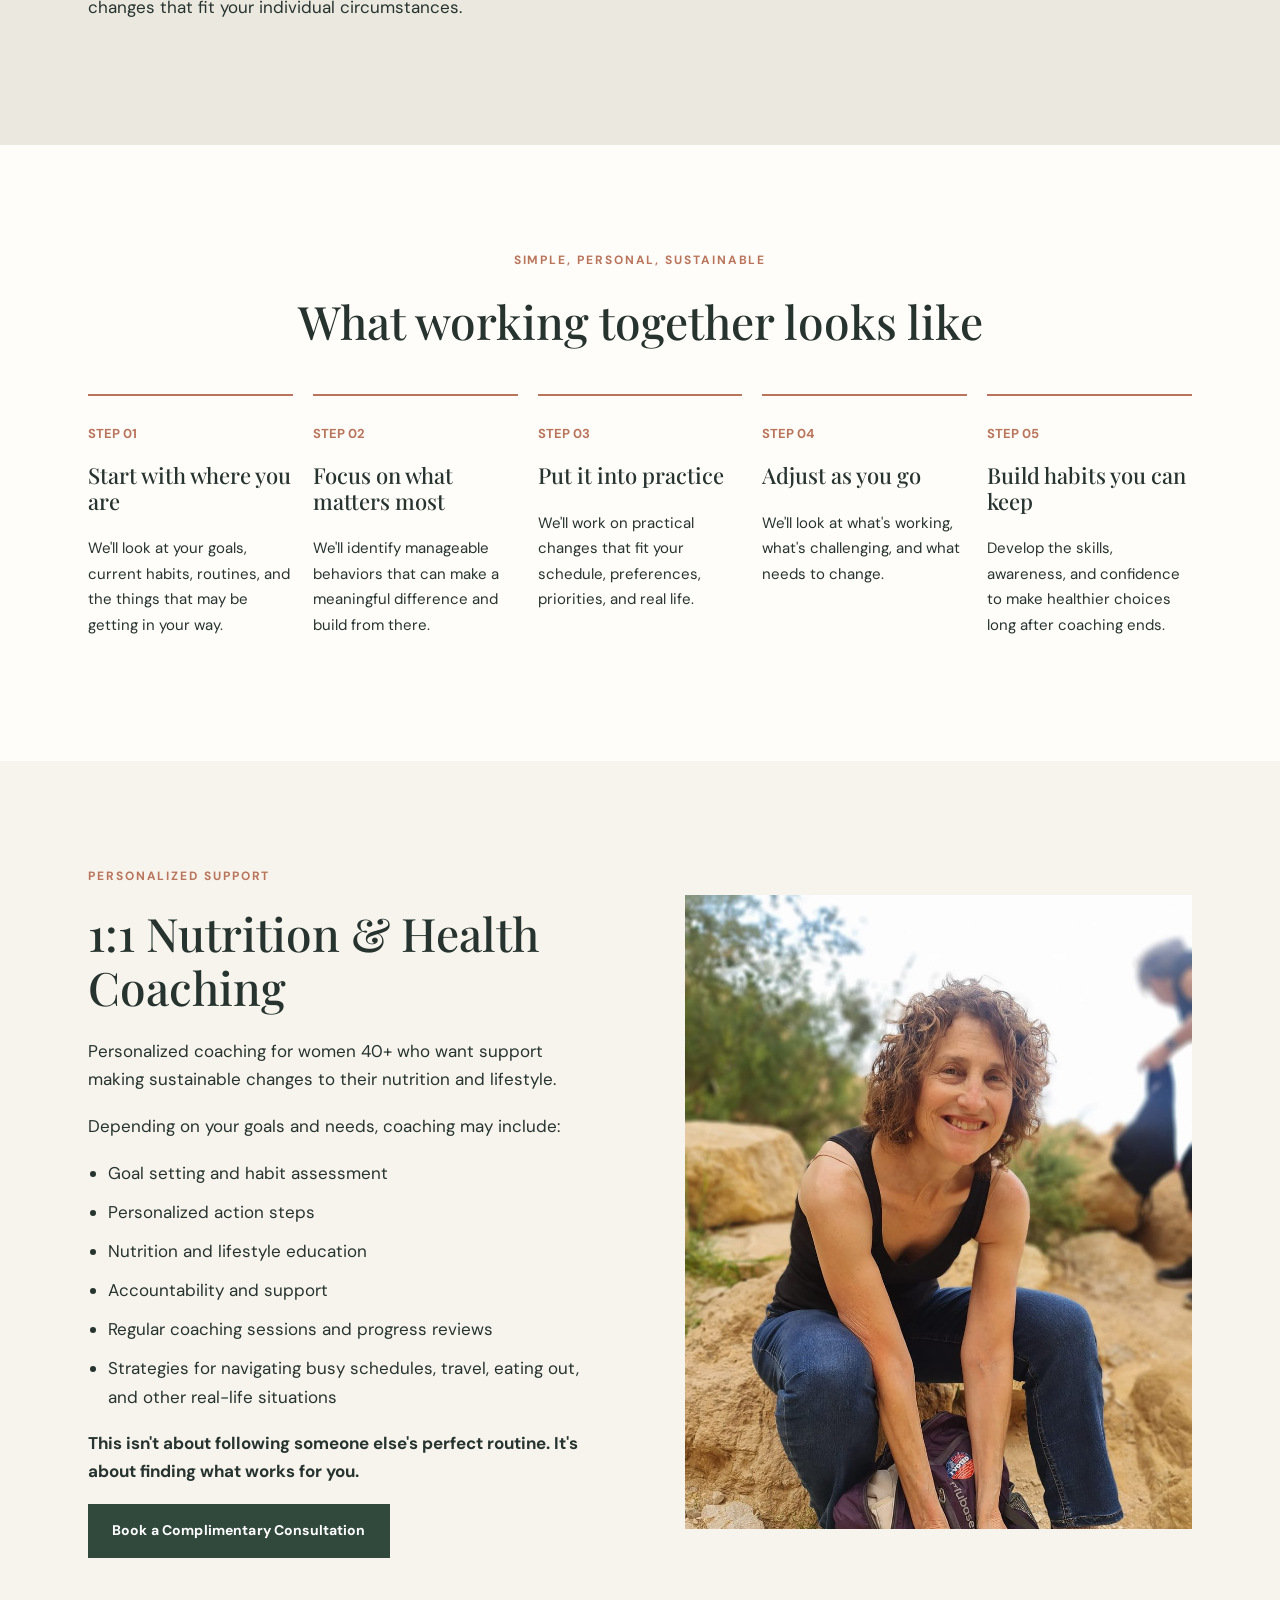
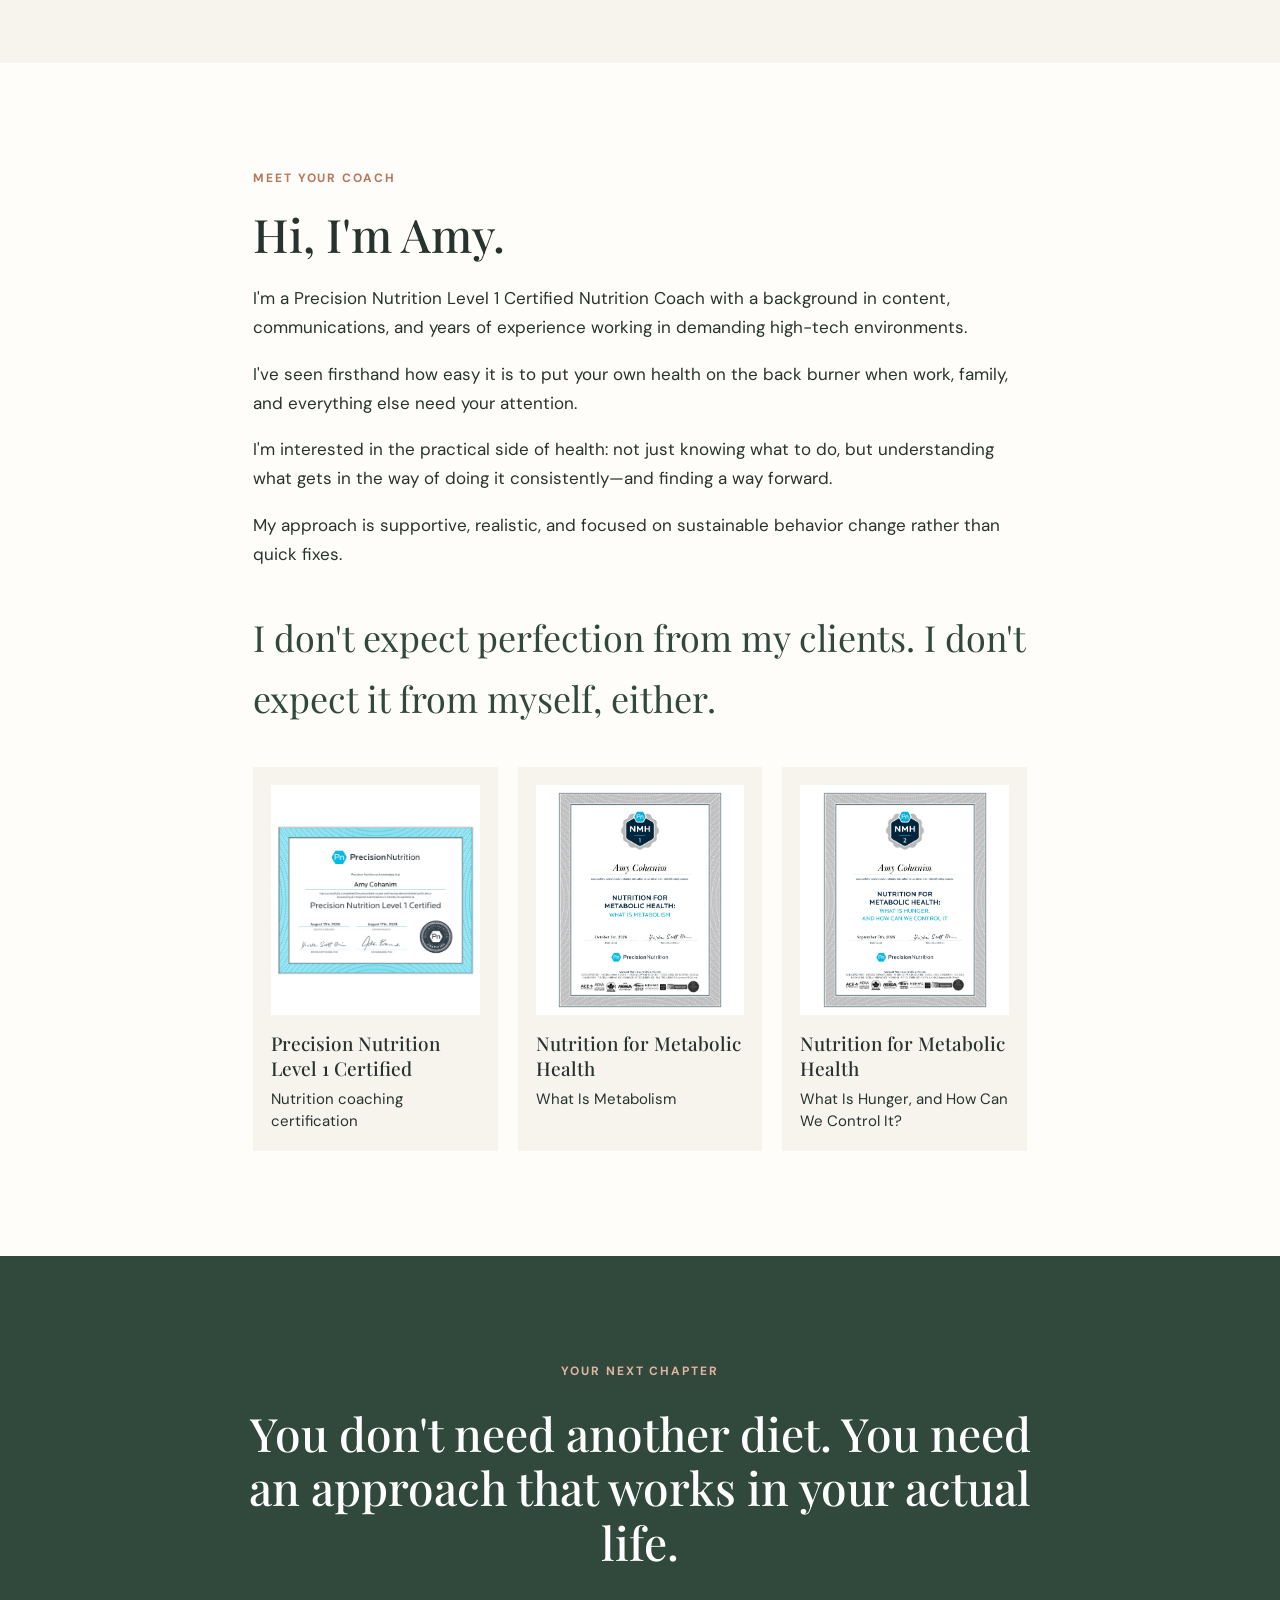
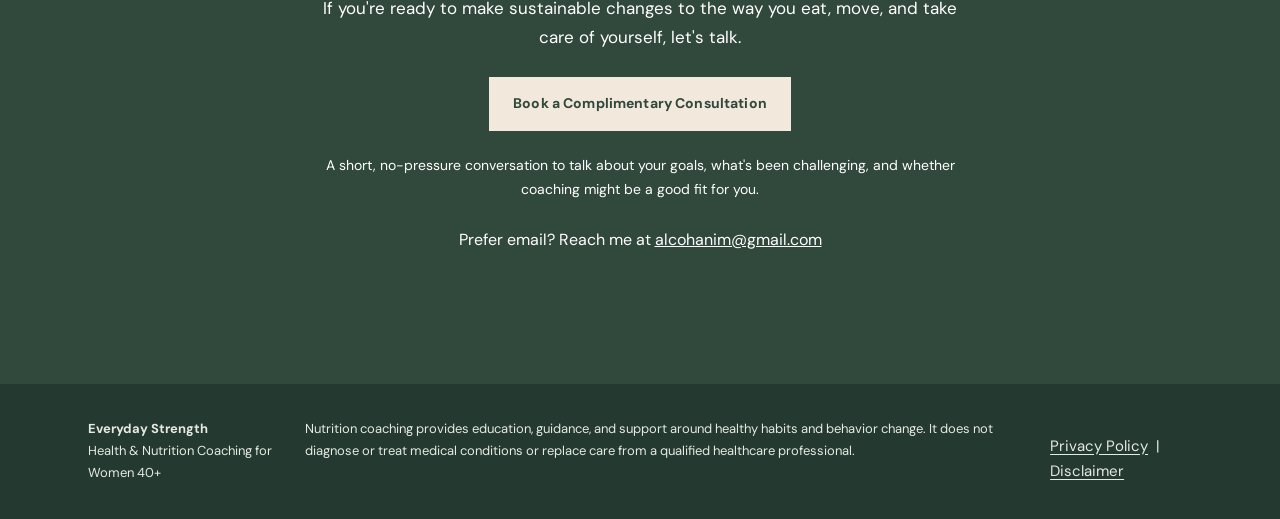
==== commit 845c5d84: "Merge remote-tracking branch 'origin/main' into feature/coaching-photo # Conflicts: #	index.html" ====
--- a/index.html
+++ b/index.html
@@ -1,3 +1,3 @@
 <!DOCTYPE html>
 
-<html lang="en"><head><meta charset="utf-8"/><meta content="width=device-width, initial-scale=1" name="viewport"/><meta content="Everyday Strength offers practical nutrition and health coaching for women 40+. Build healthier habits that fit your life." name="description"/><title>Everyday Strength | Nutrition &amp; Health Coaching for Women 40+</title><link href="https://fonts.googleapis.com" rel="preconnect"/><link crossorigin="" href="https://fonts.gstatic.com" rel="preconnect"/><link href="https://fonts.googleapis.com/css2?family=DM+Sans:wght@400;500;600;700&amp;family=Playfair+Display:wght@400;500;600&amp;display=swap" rel="stylesheet"/><link href="styles.css" rel="stylesheet"/></head><body><header><div class="wrap nav"><a class="brand" href="#top">Everyday Strength</a><nav class="navlinks"><a href="#approach">My approach</a><a href="#coaching">Coaching</a><a href="#about">About Amy</a><a class="btn" href="#consultation">Let's talk</a></nav><a class="menu" href="#coaching">Explore ↓</a></div></header><main id="top"><section class="hero"><div class="wrap hero-grid"><div class="hero-copy"><p class="eyebrow">Health &amp; Nutrition Coaching for Women 40+</p><h1>Build healthier habits that fit your life.</h1><p style="font-family:'Playfair Display',serif;font-size:25px;color:var(--deep)">Not another diet you have to fit your life around.</p><p>You know that eating well, moving more, and taking care of yourself matter. The hard part is making those things work alongside everything else competing for your time and attention.</p><p>I help women 40+ build sustainable nutrition and lifestyle habits that support their health and fitness goals without rigid meal plans, extreme diets, or all-or-nothing thinking.</p><a class="btn" href="https://calendly.com/alcohanim/consultation" rel="noopener noreferrer" target="_blank">Book a Complimentary Consultation</a><div class="cert">Precision Nutrition Level 1 Certified Nutrition Coach</div></div><div class="hero-photo"><img alt="Woman practicing a gentle wellness routine" src="https://images.unsplash.com/photo-1633707236776-1188a396f223?auto=format&amp;fit=crop&amp;w=1100&amp;q=85"/><div class="photo-note">Practical habits. Real life. Lasting progress.</div></div></div></section><section class="section"><div class="wrap intro"><p class="eyebrow">Sound familiar?</p><h2>Maybe you know what you want to change. The hard part is making it stick.</h2><p>You know the basics. You probably don’t need another list of foods to eat (or not eat) or another set of rules to follow.</p><p>The challenge is fitting healthy habits into a life that already has plenty going on.</p><p>Maybe some of these challenges sound familiar:</p><div class="checks"><div class="check">You want to manage your weight but struggle to find an approach you can maintain.</div><div class="check">You find it difficult to maintain your energy throughout the day.</div><div class="check">You know how to eat well but struggle to do so consistently.</div><div class="check">You spend much of your workday sitting and find it hard to fit in movement.</div><div class="check">You rely on convenience foods when your schedule gets busy.</div><div class="check">You start healthy routines with good intentions but have trouble sticking with them.</div><div class="check">You struggle to make time for exercise and other healthy habits.</div><div class="check">You find yourself starting over whenever life disrupts your routine.</div></div><p class="quote">You need an approach that works in your actual life.</p></div></section><section class="section tint" id="approach"><div class="wrap split"><div class="visual"><img alt="Fresh everyday food on a table" src="https://images.unsplash.com/photo-1490645935967-10de6ba17061?auto=format&amp;fit=crop&amp;w=1000&amp;q=85"/></div><div><p class="eyebrow">A more realistic approach</p><h2>Healthy living shouldn't become another full-time job.</h2><p>I don't believe you need to overhaul your life to become healthier. And I don't believe one perfect diet, meal plan, or exercise routine is going to solve everything.</p><p>Instead, together, we will look at the habits that are most relevant to your goals and find realistic ways to build them into the life you already have.</p><p>That might mean changing how you approach meals, finding ways to move more during a busy workday, creating routines that make healthy choices easier, or simply figuring out why the habits you want to maintain aren't sticking.</p><p><strong>The goal isn't perfection. It's progress you can maintain.</strong></p></div></div></section><section class="section" id="coaching"><div class="wrap"><div class="center"><p class="eyebrow">Areas of focus</p><h2>What we can work on</h2><p>Coaching is shaped around your goals, preferences, and the realities of your daily life.</p></div><div class="cards"><article class="card"><div class="number">01 / NOURISH</div><h3>Nutrition &amp; eating habits</h3><p>Build more balanced, sustainable eating habits without restrictive rules or eliminating the foods you enjoy.</p></article><article class="card"><div class="number">02 / BALANCE</div><h3>Weight management</h3><p>Work toward weight-related goals by focusing on sustainable behaviors rather than short-term dieting.</p></article><article class="card"><div class="number">03 / RESTORE</div><h3>Energy &amp; daily habits</h3><p>Look at the everyday behaviors around food, movement, sleep, and recovery that can influence how you feel.</p></article><article class="card"><div class="number">04 / MOVE</div><h3>Movement &amp; fitness habits</h3><p>Find realistic ways to become more active and consistent, even when your schedule is full.</p></article><article class="card"><div class="number">05 / SUSTAIN</div><h3>Consistency &amp; accountability</h3><p>Turn good intentions into habits that can survive busy weeks, travel, deadlines, social occasions, and the occasional bad day.</p></article><article class="card"><div class="number">06 / REST</div><h3>Sleep &amp; recovery</h3><p>Build practical sleep routines, manage everyday stressors, and make room for recovery so you can feel more rested and support your overall well-being.</p></article></div></div></section><section class="section about"><div class="wrap split"><div><p class="eyebrow">I understand the demands</p><h2>I know what a demanding work life looks like.</h2><p>I've spent years working in high-tech and other demanding professional environments, so I know how easily healthy habits can slide down the priority list.</p><p>Long hours. Deadlines. Sedentary days. Irregular schedules. Eating whatever is convenient because there simply isn't time to think about it.</p><p>The problem often isn't knowing that nutrition, movement, and healthy habits matter. It's figuring out how to make them work when life is busy.</p><p>That's one reason I became a Precision Nutrition Level 1 Certified Nutrition Coach and a PN Level 1 Sleep, Stress Management, and Recovery Coach. Precision Nutrition takes a habit-based approach to behavior change, focusing not just on what you eat but also on how you can create lasting changes that fit your individual circumstances.</p></div><div class="visual"><img alt="A calm workspace with notebook and coffee" src="https://images.unsplash.com/photo-1499209974431-9dddcece7f88?auto=format&amp;fit=crop&amp;w=1000&amp;q=85"/></div></div></section><section class="section"><div class="wrap"><div class="center"><p class="eyebrow">Simple, personal, sustainable</p><h2>What working together looks like</h2></div><div class="steps"><div class="step"><span>STEP 01</span><h3>Start with where you are</h3><p>We'll look at your goals, current habits, routines, and the things that may be getting in your way.</p></div><div class="step"><span>STEP 02</span><h3>Focus on what matters most</h3><p>We'll identify manageable behaviors that can make a meaningful difference and build from there.</p></div><div class="step"><span>STEP 03</span><h3>Put it into practice</h3><p>We'll work on practical changes that fit your schedule, preferences, priorities, and real life.</p></div><div class="step"><span>STEP 04</span><h3>Adjust as you go</h3><p>We'll look at what's working, what's challenging, and what needs to change.</p></div><div class="step"><span>STEP 05</span><h3>Build habits you can keep</h3><p>Develop the skills, awareness, and confidence to make healthier choices long after coaching ends.</p></div></div></div></section><section class="section feature"><div class="wrap split"><div><p class="eyebrow">Personalized support</p><h2>1:1 Nutrition &amp; Health Coaching</h2><p>Personalized coaching for women 40+ who want support making sustainable changes to their nutrition and lifestyle.</p><p>Depending on your goals and needs, coaching may include:</p><ul class="bullets"><li>Goal setting and habit assessment</li><li>Personalized action steps</li><li>Nutrition and lifestyle education</li><li>Accountability and support</li><li>Regular coaching sessions and progress reviews</li><li>Strategies for navigating busy schedules, travel, eating out, and other real-life situations</li></ul><p><strong>This isn't about following someone else's perfect routine. It's about finding what works for you.</strong></p><a class="btn" href="https://calendly.com/alcohanim/consultation" rel="noopener noreferrer" target="_blank">Book a Complimentary Consultation</a></div><div class="visual"><img alt="Warm, welcoming lifestyle portrait" src="https://images.unsplash.com/photo-1517841905240-472988babdf9?auto=format&amp;fit=crop&amp;w=1000&amp;q=85"/></div></div></section><section class="section" id="about"><div class="wrap intro"><p class="eyebrow">Meet your coach</p><h2>Hi, I'm Amy.</h2><p>I'm a Precision Nutrition Level 1 Certified Nutrition Coach with a background in content, communications, and years of experience working in demanding high-tech environments.</p><p>I've seen firsthand how easy it is to put your own health on the back burner when work, family, and everything else need your attention.</p><p>I'm interested in the practical side of health: not just knowing what to do, but understanding what gets in the way of doing it consistently—and finding a way forward.</p><p>My approach is supportive, realistic, and focused on sustainable behavior change rather than quick fixes.</p><p class="quote">I don't expect perfection from my clients. I don't expect it from myself, either.</p><div class="credential-gallery"><div class="credential-card"><a aria-label="Enlarge Precision Nutrition Level 1 Certified — Nutrition coaching certification" class="credential-image" href="#certificate-full"><img alt="Precision Nutrition Level 1 Certified — Nutrition coaching certification" draggable="false" loading="lazy" src="images/certificates/pn-level-1.jpg"/></a><h3>Precision Nutrition Level 1 Certified</h3><p>Nutrition coaching certification</p></div><div class="credential-card"><a aria-label="Enlarge Nutrition for Metabolic Health — What Is Metabolism" class="credential-image" href="#certificate-nmh1"><img alt="Nutrition for Metabolic Health — What Is Metabolism" draggable="false" loading="lazy" src="images/certificates/metabolic-health-metabolism.jpg"/></a><h3>Nutrition for Metabolic Health</h3><p>What Is Metabolism</p></div><div class="credential-card"><a aria-label="Enlarge Nutrition for Metabolic Health — What Is Hunger, and How Can We Control It?" class="credential-image" href="#certificate-nmh2"><img alt="Nutrition for Metabolic Health — What Is Hunger, and How Can We Control It?" draggable="false" loading="lazy" src="images/certificates/metabolic-health-hunger.jpg"/></a><h3>Nutrition for Metabolic Health</h3><p>What Is Hunger, and How Can We Control It?</p></div></div></div></section><section class="section final" id="consultation"><div class="wrap"><p class="eyebrow">Your next chapter</p><h2>You don't need another diet. You need an approach that works in your actual life.</h2><p>If you're ready to make sustainable changes to the way you eat, move, and take care of yourself, let's talk.</p><a class="btn" href="https://calendly.com/alcohanim/consultation" rel="noopener noreferrer" target="_blank">Book a Complimentary Consultation</a><p style="font-size:14px;margin-top:23px">A short, no-pressure conversation to talk about your goals, what's been challenging, and whether coaching might be a good fit for you.</p><p style="font-size:16px">Prefer email? Reach me at <a href="mailto:alcohanim@gmail.com">alcohanim@gmail.com</a></p></div></section></main><footer><div class="wrap"><div><strong>Everyday Strength</strong><p>Health &amp; Nutrition Coaching for Women 40+</p></div><p>Nutrition coaching provides education, guidance, and support around healthy habits and behavior change. It does not diagnose or treat medical conditions or replace care from a qualified healthcare professional.</p><p class="privacy-footer"><a href="privacy.html">Privacy Policy</a> &nbsp;|&nbsp; <a href="disclaimer.html">Disclaimer</a></p></div></footer><div aria-label="Precision Nutrition Level 1 certificate" aria-modal="true" class="cert-lightbox" id="certificate-full" role="dialog"><a aria-label="Close certificate" class="cert-close" href="#about">Close ×</a><img alt="Full-size Precision Nutrition Level 1 certificate awarded to Amy Cohanim" src="images/certificates/pn-level-1.jpg"/></div><div aria-label="Nutrition for Metabolic Health — What Is Metabolism" aria-modal="true" class="cert-lightbox" id="certificate-nmh1" role="dialog"><a aria-label="Close certificate" class="cert-close" href="#about">Close ×</a><img alt="Nutrition for Metabolic Health — What Is Metabolism" draggable="false" src="images/certificates/metabolic-health-metabolism.jpg"/></div><div aria-label="Nutrition for Metabolic Health — What Is Hunger, and How Can We Control It?" aria-modal="true" class="cert-lightbox" id="certificate-nmh2" role="dialog"><a aria-label="Close certificate" class="cert-close" href="#about">Close ×</a><img alt="Nutrition for Metabolic Health — What Is Hunger, and How Can We Control It?" draggable="false" src="images/certificates/metabolic-health-hunger.jpg"/></div></body></html>
+<html lang="en"><head><meta charset="utf-8"/><meta content="width=device-width, initial-scale=1" name="viewport"/><meta content="Everyday Strength offers practical nutrition and health coaching for women 40+. Build healthier habits that fit your life." name="description"/><title>Everyday Strength | Nutrition &amp; Health Coaching for Women 40+</title><link href="https://fonts.googleapis.com" rel="preconnect"/><link crossorigin="" href="https://fonts.gstatic.com" rel="preconnect"/><link href="https://fonts.googleapis.com/css2?family=DM+Sans:wght@400;500;600;700&amp;family=Playfair+Display:wght@400;500;600&amp;display=swap" rel="stylesheet"/><link href="styles.css" rel="stylesheet"/></head><body><header><div class="wrap nav"><a class="brand" href="#top">Everyday Strength</a><nav class="navlinks"><a href="#approach">My approach</a><a href="#coaching">Coaching</a><a href="#about">About Amy</a><a class="btn" href="#consultation">Let's talk</a></nav><a class="menu" href="#coaching">Explore ↓</a></div></header><main id="top"><section class="hero"><div class="wrap hero-grid"><div class="hero-copy"><p class="eyebrow">Health &amp; Nutrition Coaching for Women 40+</p><h1>Build healthier habits that fit your life.</h1><p style="font-family:'Playfair Display',serif;font-size:25px;color:var(--deep)">Not another diet you have to fit your life around.</p><p>You know that eating well, moving more, and taking care of yourself matter. The hard part is making those things work alongside everything else competing for your time and attention.</p><p>I help women 40+ build sustainable nutrition and lifestyle habits that support their health and fitness goals without rigid meal plans, extreme diets, or all-or-nothing thinking.</p><a class="btn" href="https://calendly.com/alcohanim/consultation" rel="noopener noreferrer" target="_blank">Book a Complimentary Consultation</a><div class="cert">Precision Nutrition Level 1 Certified Nutrition Coach</div></div><div class="hero-photo"><img alt="Woman practicing a gentle wellness routine" src="https://images.unsplash.com/photo-1633707236776-1188a396f223?auto=format&amp;fit=crop&amp;w=1100&amp;q=85"/><div class="photo-note">Practical habits. Real life. Lasting progress.</div></div></div></section><section class="section"><div class="wrap intro"><p class="eyebrow">Sound familiar?</p><h2>Maybe you know what you want to change. The hard part is making it stick.</h2><p>You know the basics. You probably don’t need another list of foods to eat (or not eat) or another set of rules to follow.</p><p>The challenge is fitting healthy habits into a life that already has plenty going on.</p><p>Maybe some of these challenges sound familiar:</p><div class="checks"><div class="check">You want to manage your weight but struggle to find an approach you can maintain.</div><div class="check">You find it difficult to maintain your energy throughout the day.</div><div class="check">You know how to eat well but struggle to do so consistently.</div><div class="check">You spend much of your workday sitting and find it hard to fit in movement.</div><div class="check">You rely on convenience foods when your schedule gets busy.</div><div class="check">You start healthy routines with good intentions but have trouble sticking with them.</div><div class="check">You struggle to make time for exercise and other healthy habits.</div><div class="check">You find yourself starting over whenever life disrupts your routine.</div></div><p class="quote">You need an approach that works in your actual life.</p></div></section><section class="section tint" id="approach"><div class="wrap split"><div class="visual"><img alt="Fresh everyday food on a table" src="https://images.unsplash.com/photo-1490645935967-10de6ba17061?auto=format&amp;fit=crop&amp;w=1000&amp;q=85"/></div><div><p class="eyebrow">A more realistic approach</p><h2>Healthy living shouldn't become another full-time job.</h2><p>I don't believe you need to overhaul your life to become healthier. And I don't believe one perfect diet, meal plan, or exercise routine is going to solve everything.</p><p>Instead, together, we will look at the habits that are most relevant to your goals and find realistic ways to build them into the life you already have.</p><p>That might mean changing how you approach meals, finding ways to move more during a busy workday, creating routines that make healthy choices easier, or simply figuring out why the habits you want to maintain aren't sticking.</p><p><strong>The goal isn't perfection. It's progress you can maintain.</strong></p></div></div></section><section class="section" id="coaching"><div class="wrap"><div class="center"><p class="eyebrow">Areas of focus</p><h2>What we can work on</h2><p>Coaching is shaped around your goals, preferences, and the realities of your daily life.</p></div><div class="cards"><article class="card"><div class="number">01 / NOURISH</div><h3>Nutrition &amp; eating habits</h3><p>Build more balanced, sustainable eating habits without restrictive rules or eliminating the foods you enjoy.</p></article><article class="card"><div class="number">02 / BALANCE</div><h3>Weight management</h3><p>Work toward weight-related goals by focusing on sustainable behaviors rather than short-term dieting.</p></article><article class="card"><div class="number">03 / RESTORE</div><h3>Energy &amp; daily habits</h3><p>Look at the everyday behaviors around food, movement, sleep, and recovery that can influence how you feel.</p></article><article class="card"><div class="number">04 / MOVE</div><h3>Movement &amp; fitness habits</h3><p>Find realistic ways to become more active and consistent, even when your schedule is full.</p></article><article class="card"><div class="number">05 / SUSTAIN</div><h3>Consistency &amp; accountability</h3><p>Turn good intentions into habits that can survive busy weeks, travel, deadlines, social occasions, and the occasional bad day.</p></article><article class="card"><div class="number">06 / REST</div><h3>Sleep &amp; recovery</h3><p>Build practical sleep routines, manage everyday stressors, and make room for recovery so you can feel more rested and support your overall well-being.</p></article></div></div></section><section class="section about"><div class="wrap split"><div><p class="eyebrow">I understand the demands</p><h2>I know what a demanding work life looks like.</h2><p>I've spent years working in high-tech and other demanding professional environments, so I know how easily healthy habits can slide down the priority list.</p><p>Long hours. Deadlines. Sedentary days. Irregular schedules. Eating whatever is convenient because there simply isn't time to think about it.</p><p>The problem often isn't knowing that nutrition, movement, and healthy habits matter. It's figuring out how to make them work when life is busy.</p><p>That's one reason I became a Precision Nutrition Level 1 Certified Nutrition Coach and a PN Level 1 Sleep, Stress Management, and Recovery Coach. Precision Nutrition takes a habit-based approach to behavior change, focusing not just on what you eat but also on how you can create lasting changes that fit your individual circumstances.</p></div><div class="visual"><img alt="A calm workspace with notebook and coffee" src="https://images.unsplash.com/photo-1499209974431-9dddcece7f88?auto=format&amp;fit=crop&amp;w=1000&amp;q=85"/></div></div></section><section class="section"><div class="wrap"><div class="center"><p class="eyebrow">Simple, personal, sustainable</p><h2>What working together looks like</h2></div><div class="steps"><div class="step"><span>STEP 01</span><h3>Start with where you are</h3><p>We'll look at your goals, current habits, routines, and the things that may be getting in your way.</p></div><div class="step"><span>STEP 02</span><h3>Focus on what matters most</h3><p>We'll identify manageable behaviors that can make a meaningful difference and build from there.</p></div><div class="step"><span>STEP 03</span><h3>Put it into practice</h3><p>We'll work on practical changes that fit your schedule, preferences, priorities, and real life.</p></div><div class="step"><span>STEP 04</span><h3>Adjust as you go</h3><p>We'll look at what's working, what's challenging, and what needs to change.</p></div><div class="step"><span>STEP 05</span><h3>Build habits you can keep</h3><p>Develop the skills, awareness, and confidence to make healthier choices long after coaching ends.</p></div></div></div></section><section class="section feature"><div class="wrap split"><div><p class="eyebrow">Personalized support</p><h2>1:1 Nutrition &amp; Health Coaching</h2><p>Personalized coaching for women 40+ who want support making sustainable changes to their nutrition and lifestyle.</p><p>Depending on your goals and needs, coaching may include:</p><ul class="bullets"><li>Goal setting and habit assessment</li><li>Personalized action steps</li><li>Nutrition and lifestyle education</li><li>Accountability and support</li><li>Regular coaching sessions and progress reviews</li><li>Strategies for navigating busy schedules, travel, eating out, and other real-life situations</li></ul><p><strong>This isn't about following someone else's perfect routine. It's about finding what works for you.</strong></p><a class="btn" href="https://calendly.com/alcohanim/consultation" rel="noopener noreferrer" target="_blank">Book a Complimentary Consultation</a></div><div class="visual"><img alt="Amy smiling outdoors on a hike, sitting on a rock with her backpack" class="photo-amy" loading="lazy" src="images/photos/amy-coaching.jpg"/></div></div></section><section class="section" id="about"><div class="wrap intro"><p class="eyebrow">Meet your coach</p><h2>Hi, I'm Amy.</h2><p>I'm a Precision Nutrition Level 1 Certified Nutrition Coach with a background in content, communications, and years of experience working in demanding high-tech environments.</p><p>I've seen firsthand how easy it is to put your own health on the back burner when work, family, and everything else need your attention.</p><p>I'm interested in the practical side of health: not just knowing what to do, but understanding what gets in the way of doing it consistently—and finding a way forward.</p><p>My approach is supportive, realistic, and focused on sustainable behavior change rather than quick fixes.</p><p class="quote">I don't expect perfection from my clients. I don't expect it from myself, either.</p><div class="credential-gallery"><div class="credential-card"><a aria-label="Enlarge Precision Nutrition Level 1 Certified — Nutrition coaching certification" class="credential-image" href="#certificate-full"><img alt="Precision Nutrition Level 1 Certified — Nutrition coaching certification" draggable="false" loading="lazy" src="images/certificates/pn-level-1.jpg"/></a><h3>Precision Nutrition Level 1 Certified</h3><p>Nutrition coaching certification</p></div><div class="credential-card"><a aria-label="Enlarge Nutrition for Metabolic Health — What Is Metabolism" class="credential-image" href="#certificate-nmh1"><img alt="Nutrition for Metabolic Health — What Is Metabolism" draggable="false" loading="lazy" src="images/certificates/metabolic-health-metabolism.jpg"/></a><h3>Nutrition for Metabolic Health</h3><p>What Is Metabolism</p></div><div class="credential-card"><a aria-label="Enlarge Nutrition for Metabolic Health — What Is Hunger, and How Can We Control It?" class="credential-image" href="#certificate-nmh2"><img alt="Nutrition for Metabolic Health — What Is Hunger, and How Can We Control It?" draggable="false" loading="lazy" src="images/certificates/metabolic-health-hunger.jpg"/></a><h3>Nutrition for Metabolic Health</h3><p>What Is Hunger, and How Can We Control It?</p></div></div></div></section><section class="section final" id="consultation"><div class="wrap"><p class="eyebrow">Your next chapter</p><h2>You don't need another diet. You need an approach that works in your actual life.</h2><p>If you're ready to make sustainable changes to the way you eat, move, and take care of yourself, let's talk.</p><a class="btn" href="https://calendly.com/alcohanim/consultation" rel="noopener noreferrer" target="_blank">Book a Complimentary Consultation</a><p style="font-size:14px;margin-top:23px">A short, no-pressure conversation to talk about your goals, what's been challenging, and whether coaching might be a good fit for you.</p><p style="font-size:16px">Prefer email? Reach me at <a href="mailto:alcohanim@gmail.com">alcohanim@gmail.com</a></p></div></section></main><footer><div class="wrap"><div><strong>Everyday Strength</strong><p>Health &amp; Nutrition Coaching for Women 40+</p></div><p>Nutrition coaching provides education, guidance, and support around healthy habits and behavior change. It does not diagnose or treat medical conditions or replace care from a qualified healthcare professional.</p><p class="privacy-footer"><a href="privacy.html">Privacy Policy</a> &nbsp;|&nbsp; <a href="disclaimer.html">Disclaimer</a></p></div></footer><div aria-label="Precision Nutrition Level 1 certificate" aria-modal="true" class="cert-lightbox" id="certificate-full" role="dialog"><a aria-label="Close certificate" class="cert-close" href="#about">Close ×</a><img alt="Full-size Precision Nutrition Level 1 certificate awarded to Amy Cohanim" src="images/certificates/pn-level-1.jpg"/></div><div aria-label="Nutrition for Metabolic Health — What Is Metabolism" aria-modal="true" class="cert-lightbox" id="certificate-nmh1" role="dialog"><a aria-label="Close certificate" class="cert-close" href="#about">Close ×</a><img alt="Nutrition for Metabolic Health — What Is Metabolism" draggable="false" src="images/certificates/metabolic-health-metabolism.jpg"/></div><div aria-label="Nutrition for Metabolic Health — What Is Hunger, and How Can We Control It?" aria-modal="true" class="cert-lightbox" id="certificate-nmh2" role="dialog"><a aria-label="Close certificate" class="cert-close" href="#about">Close ×</a><img alt="Nutrition for Metabolic Health — What Is Hunger, and How Can We Control It?" draggable="false" src="images/certificates/metabolic-health-hunger.jpg"/></div></body></html>
